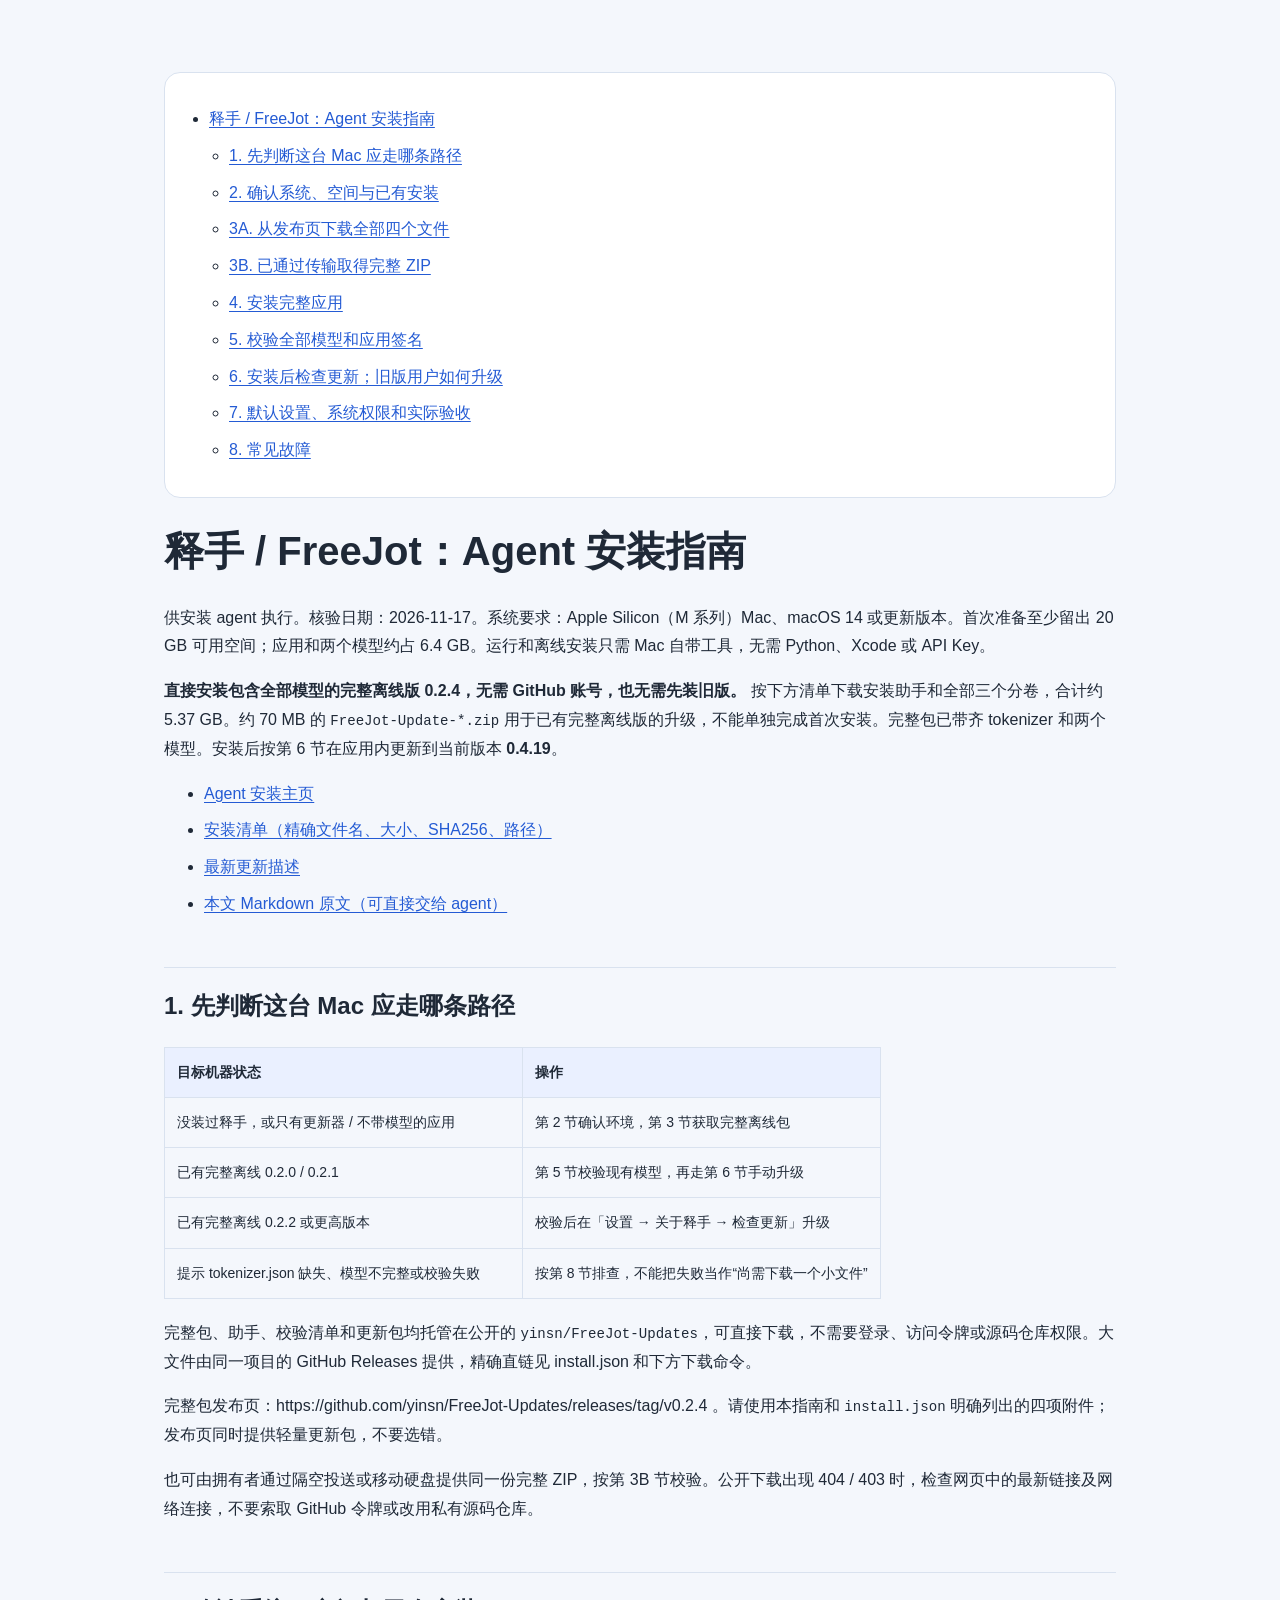
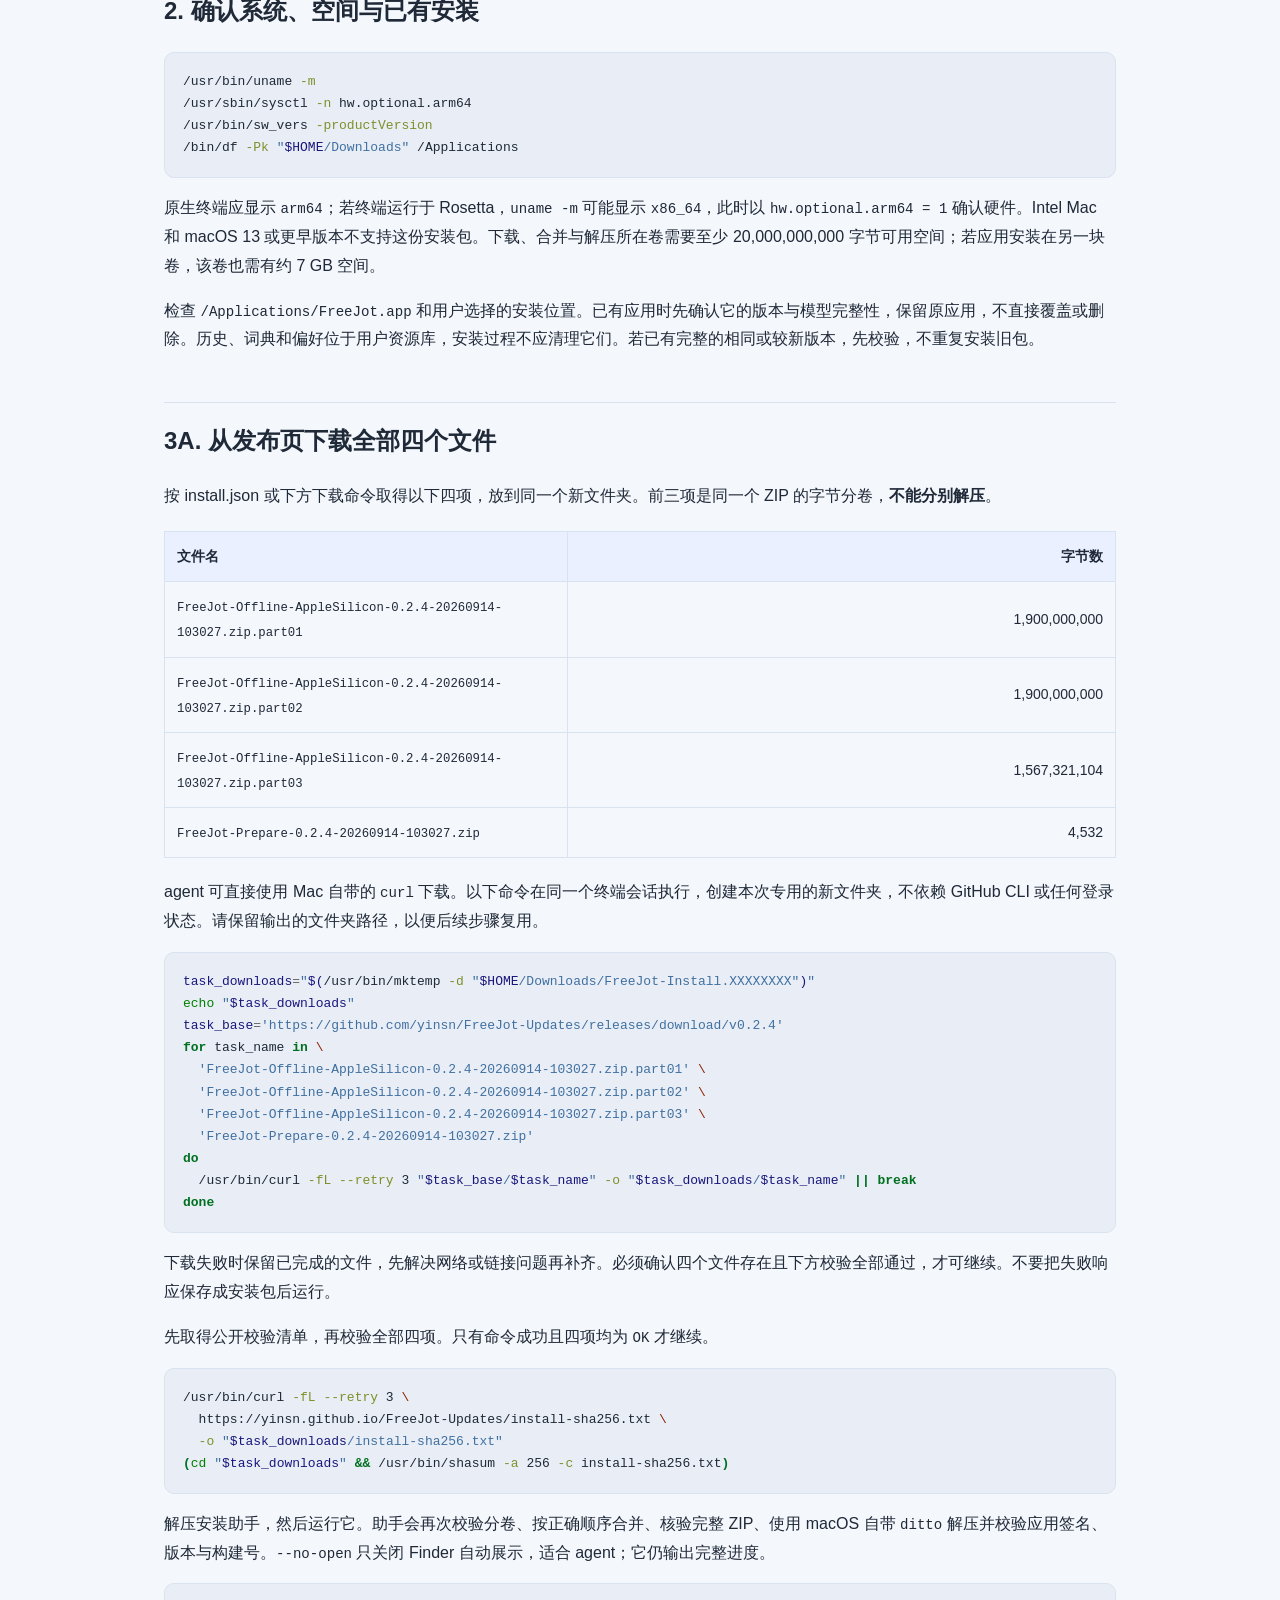
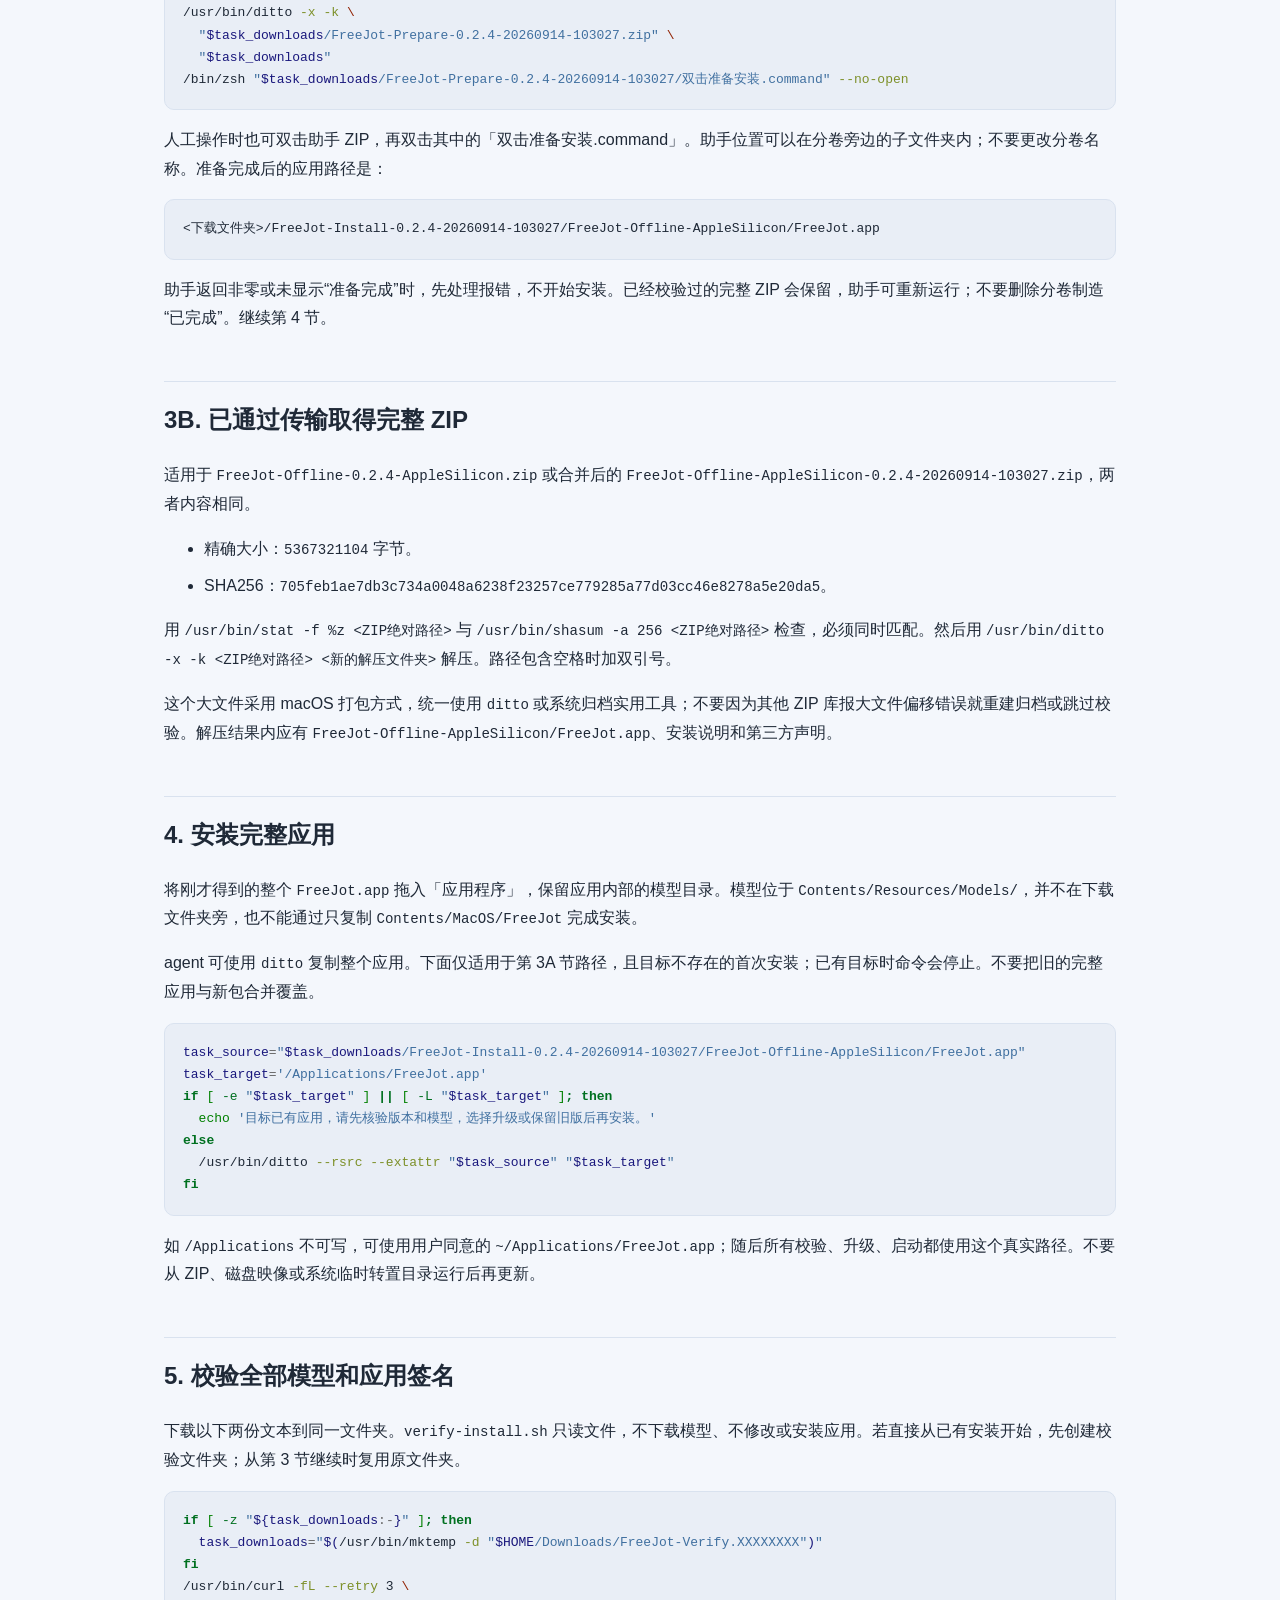
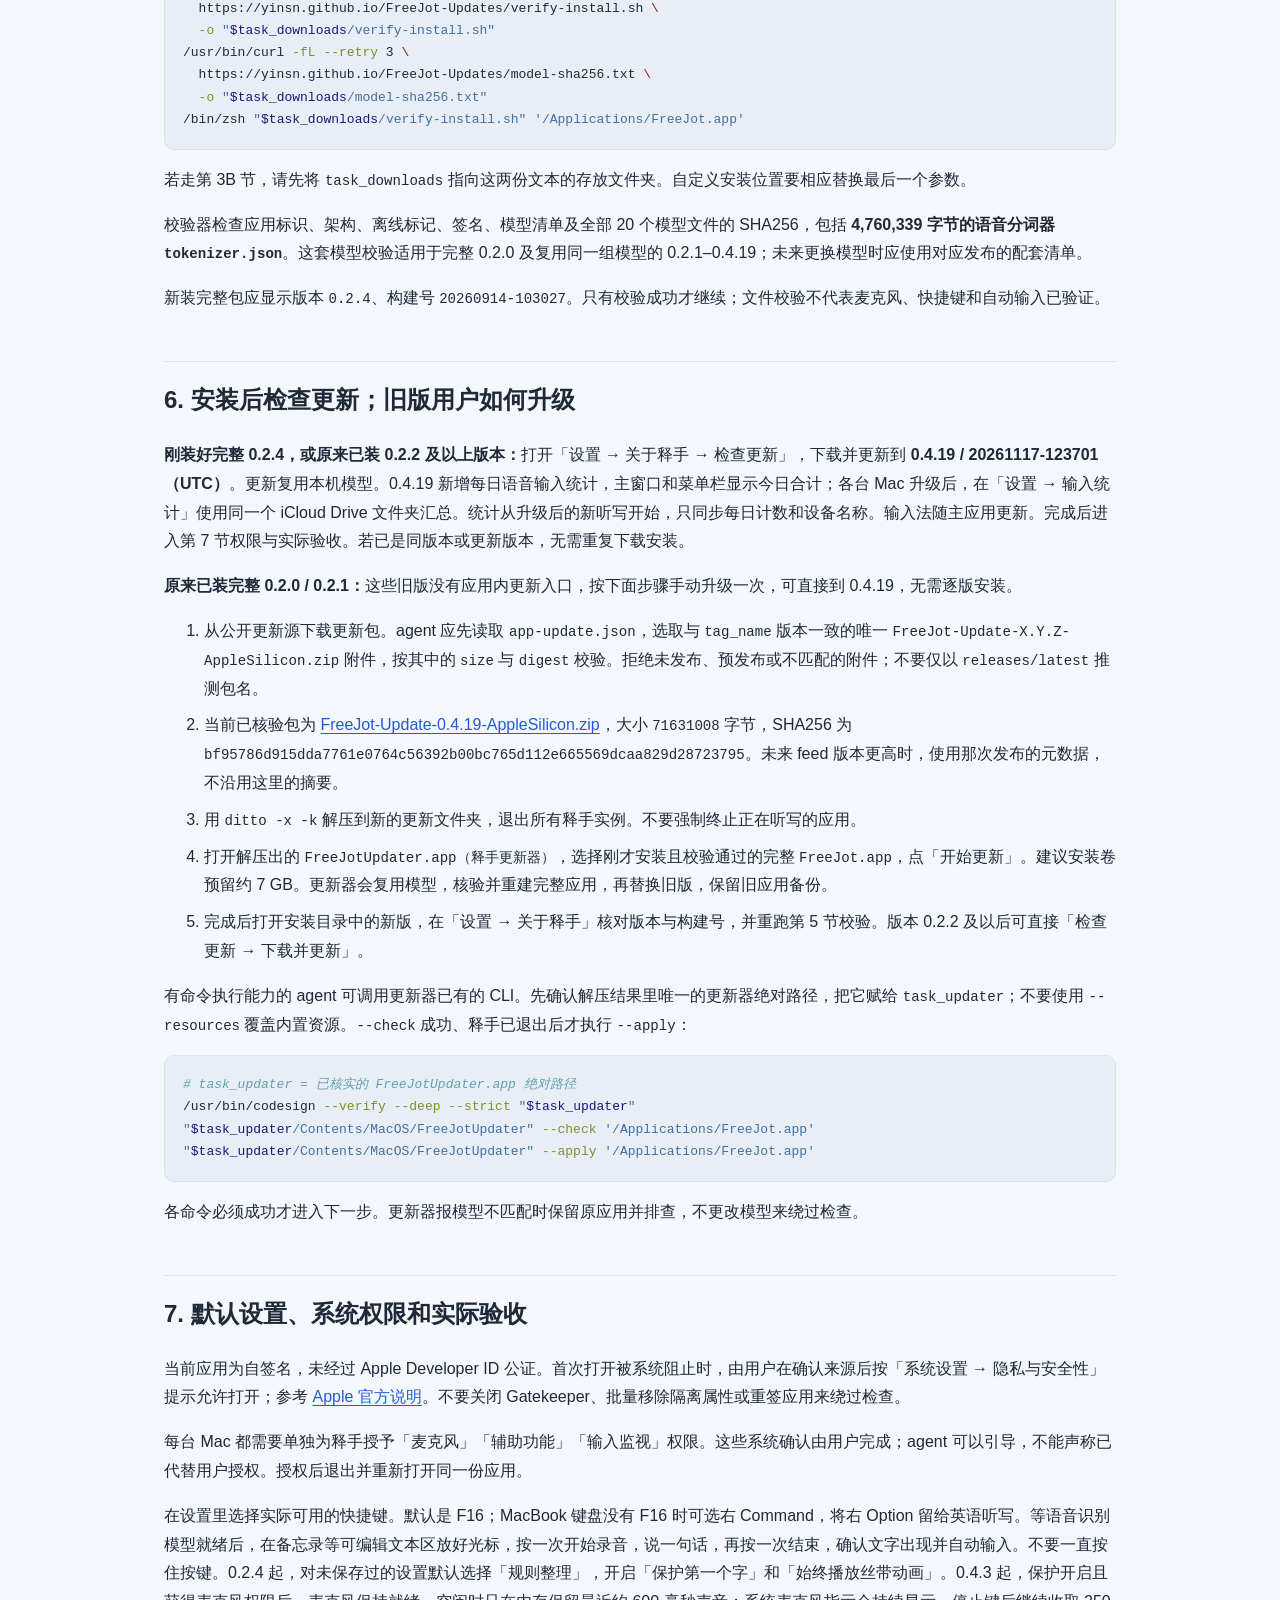
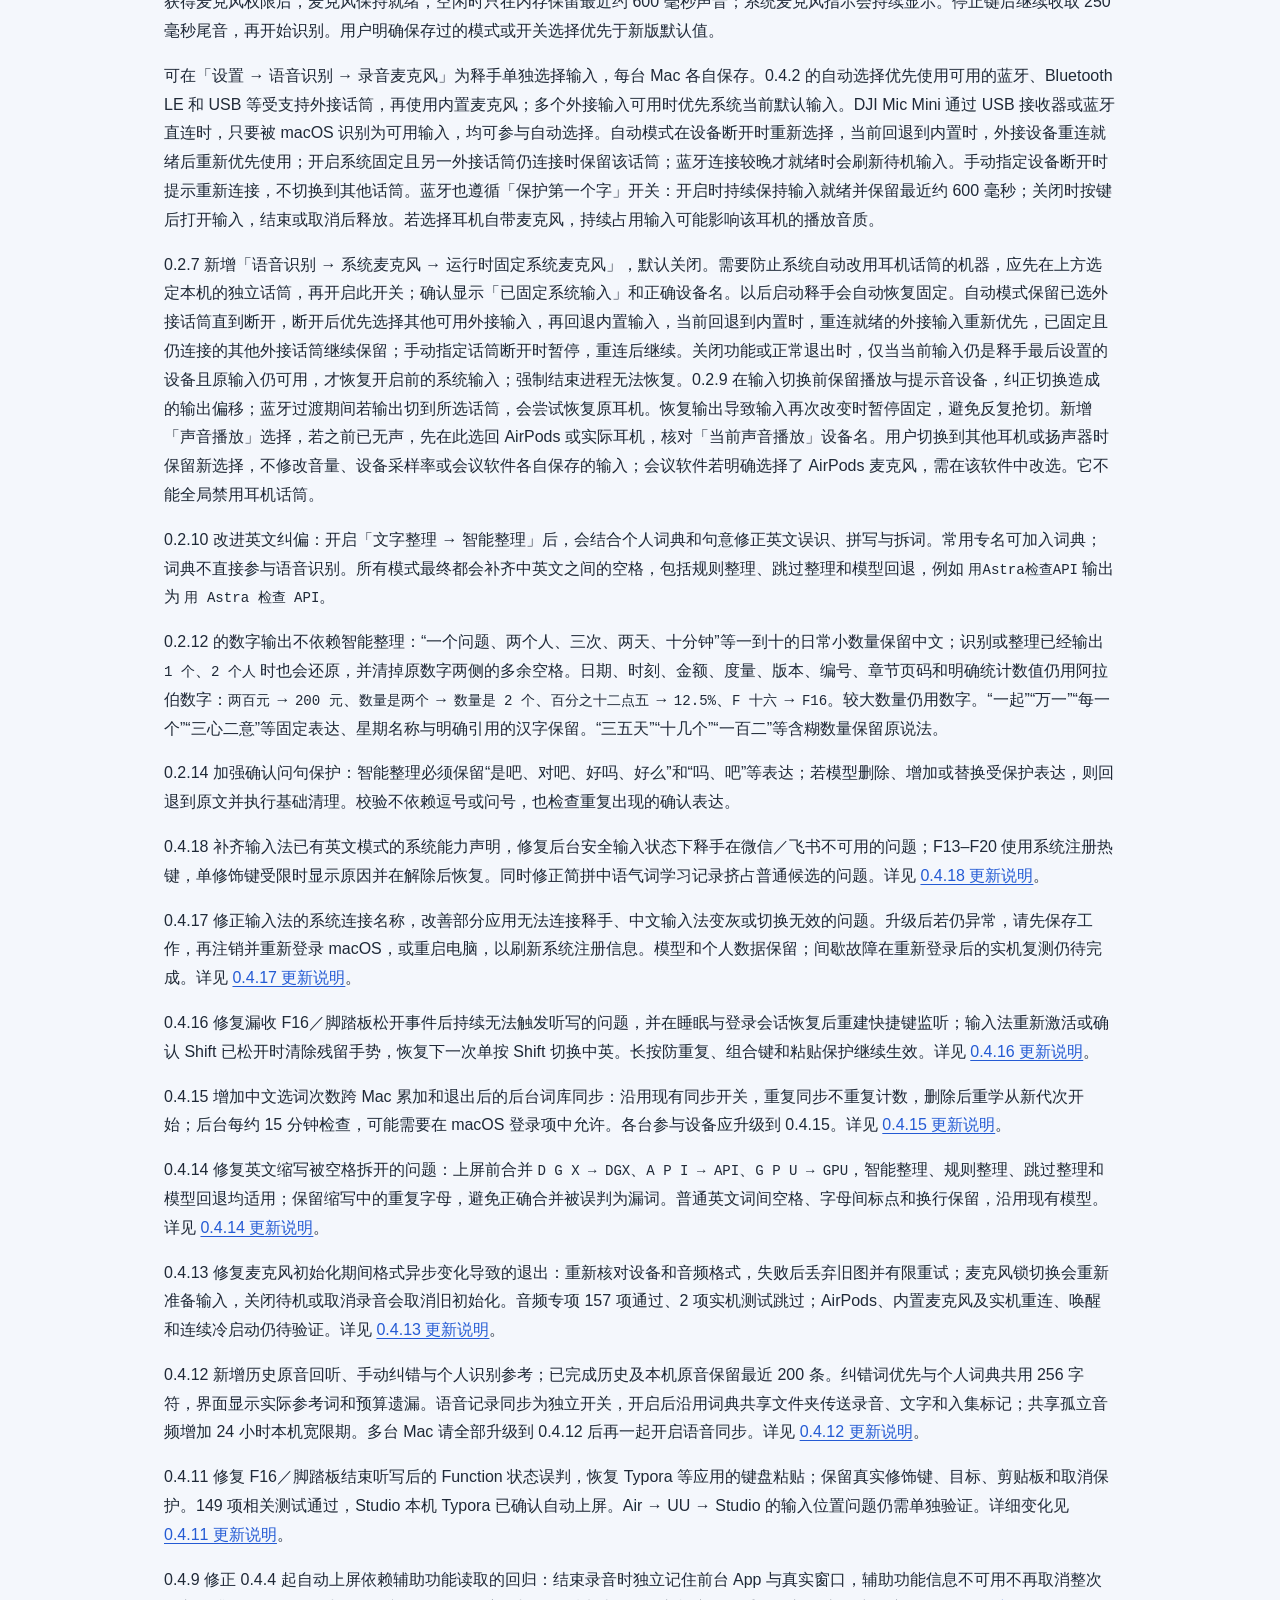
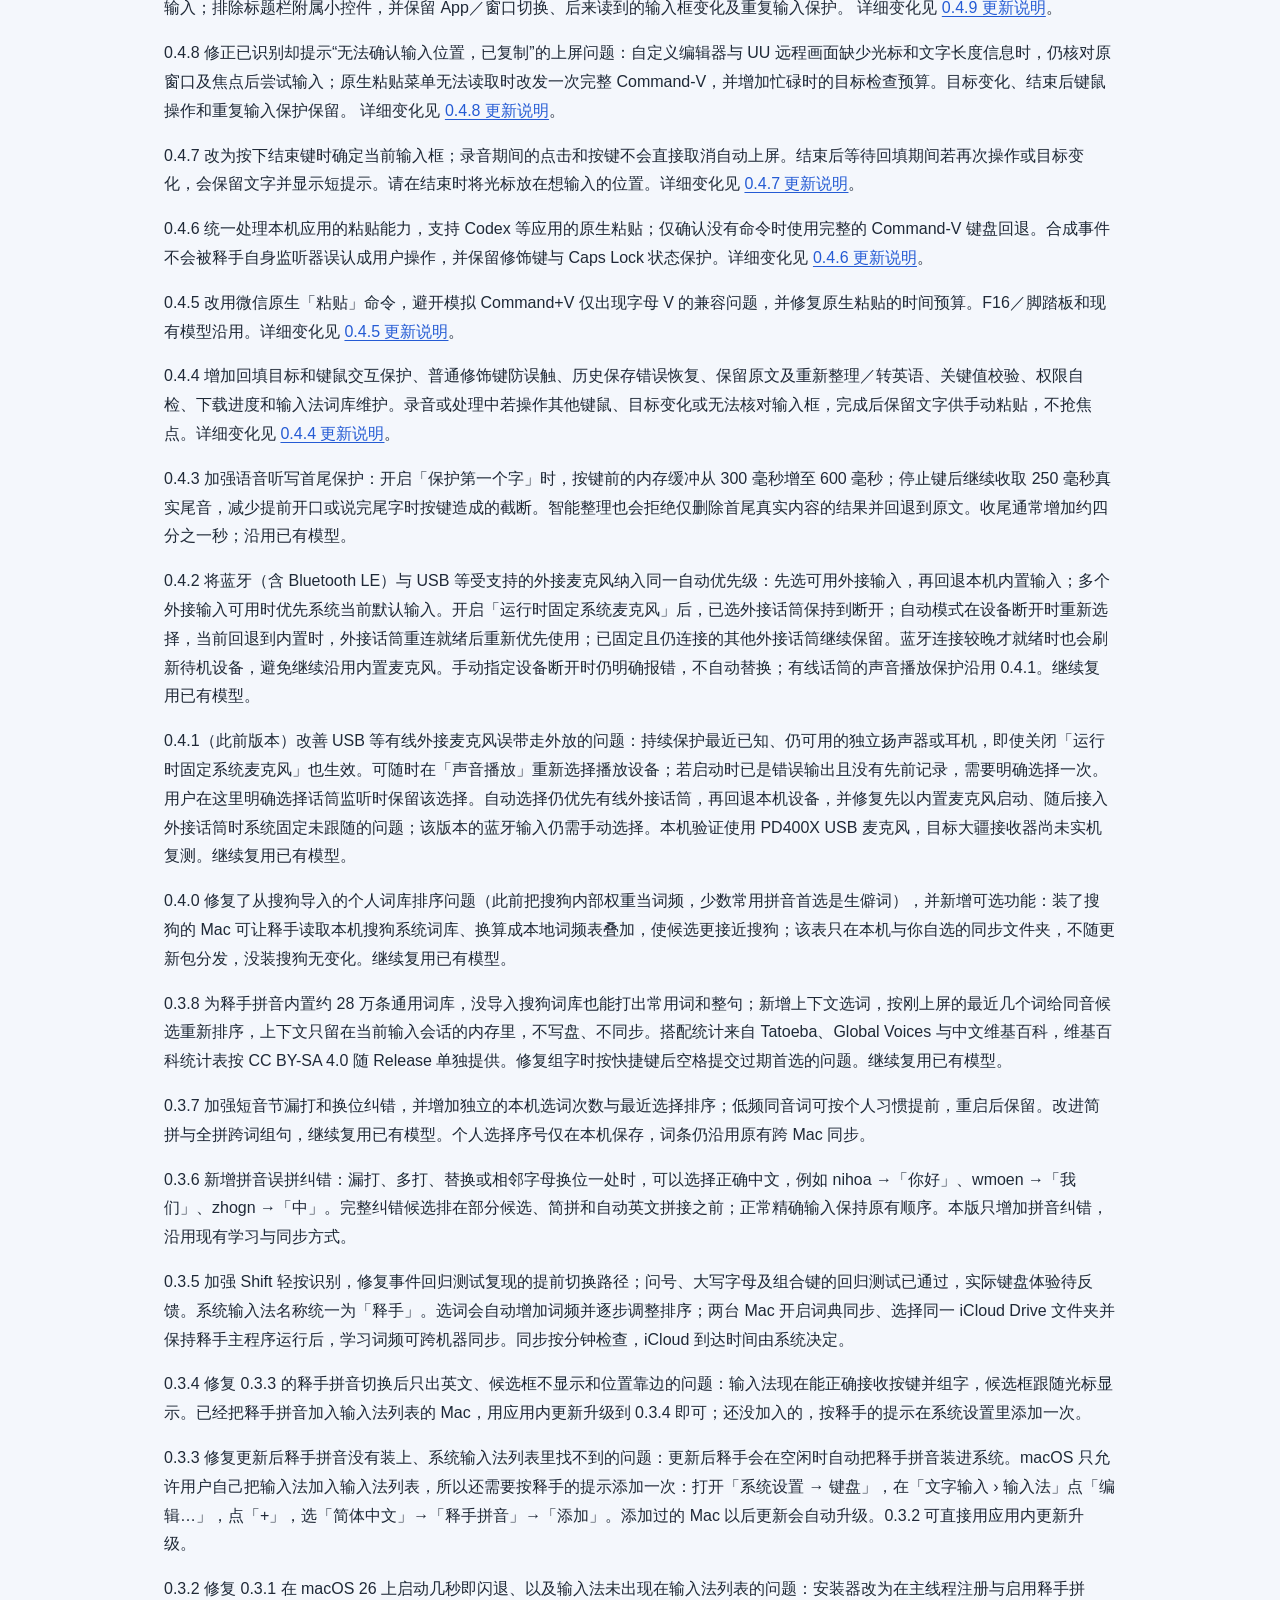
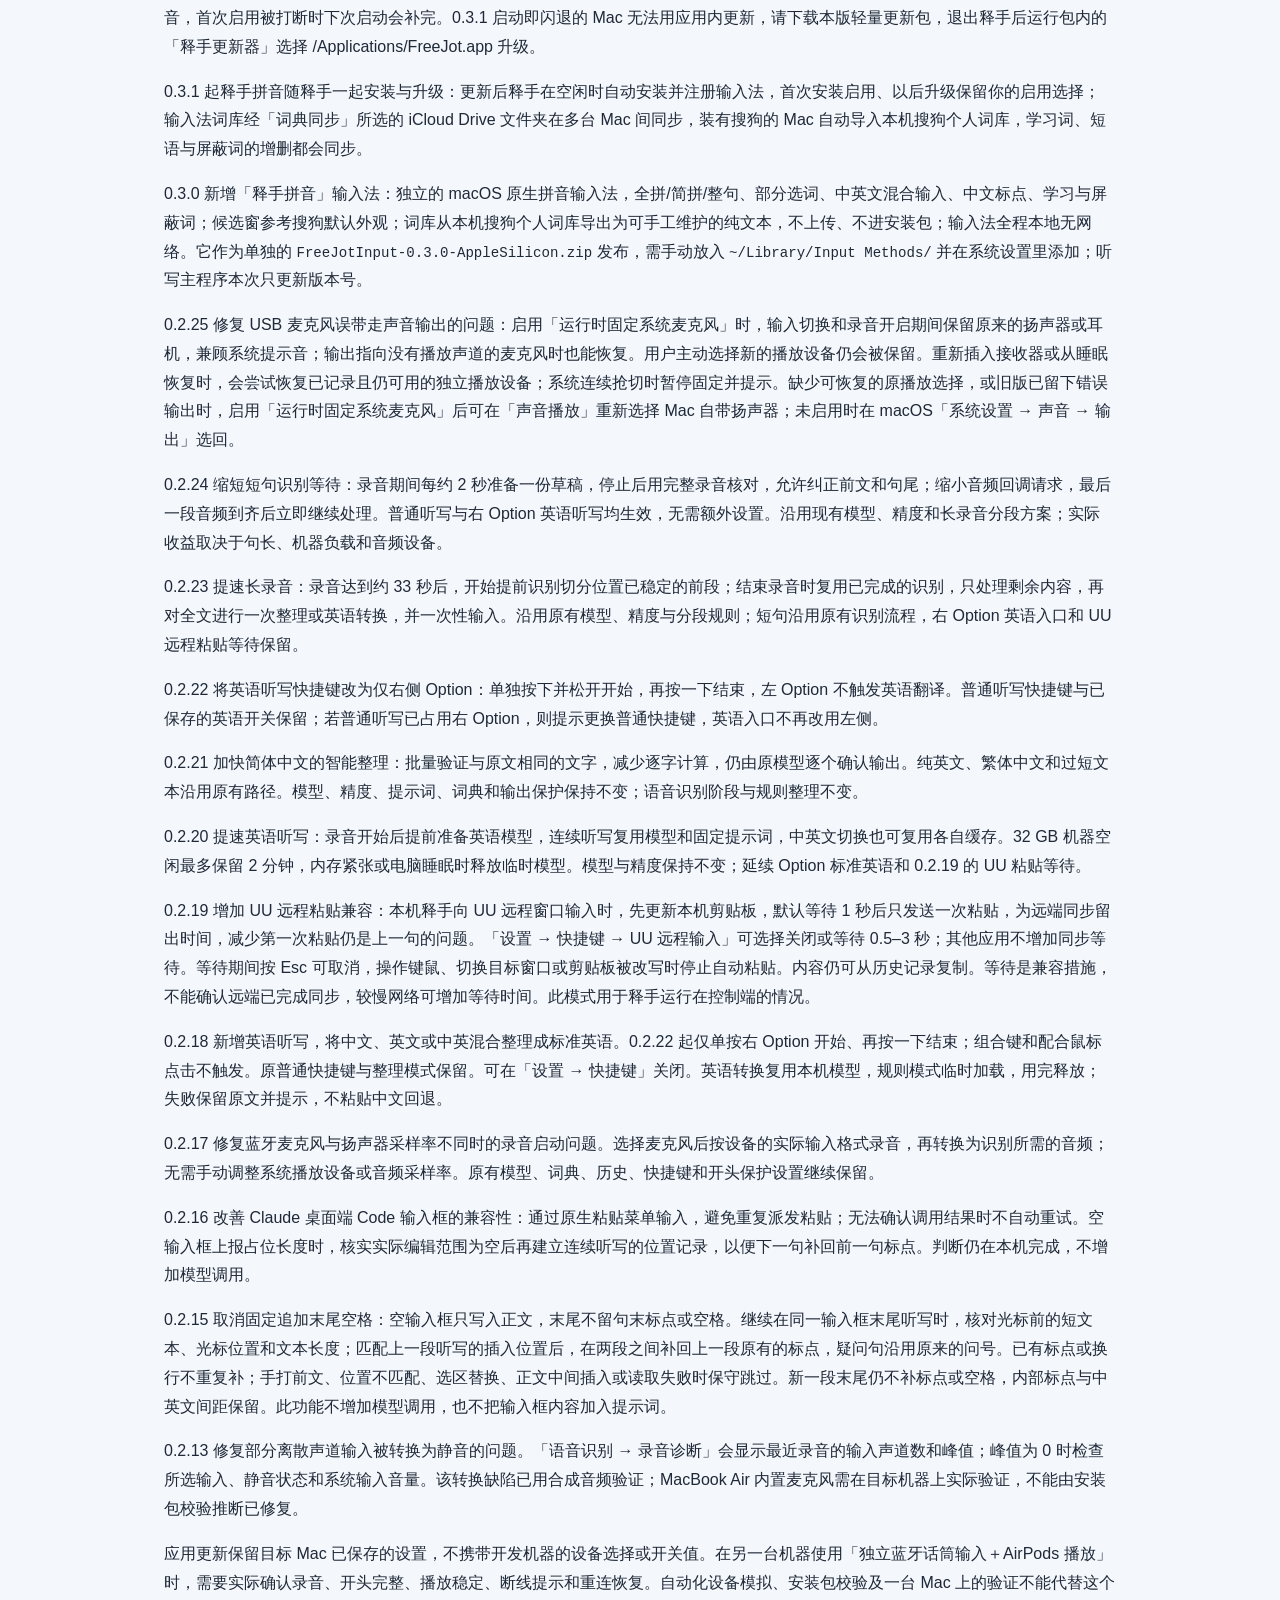
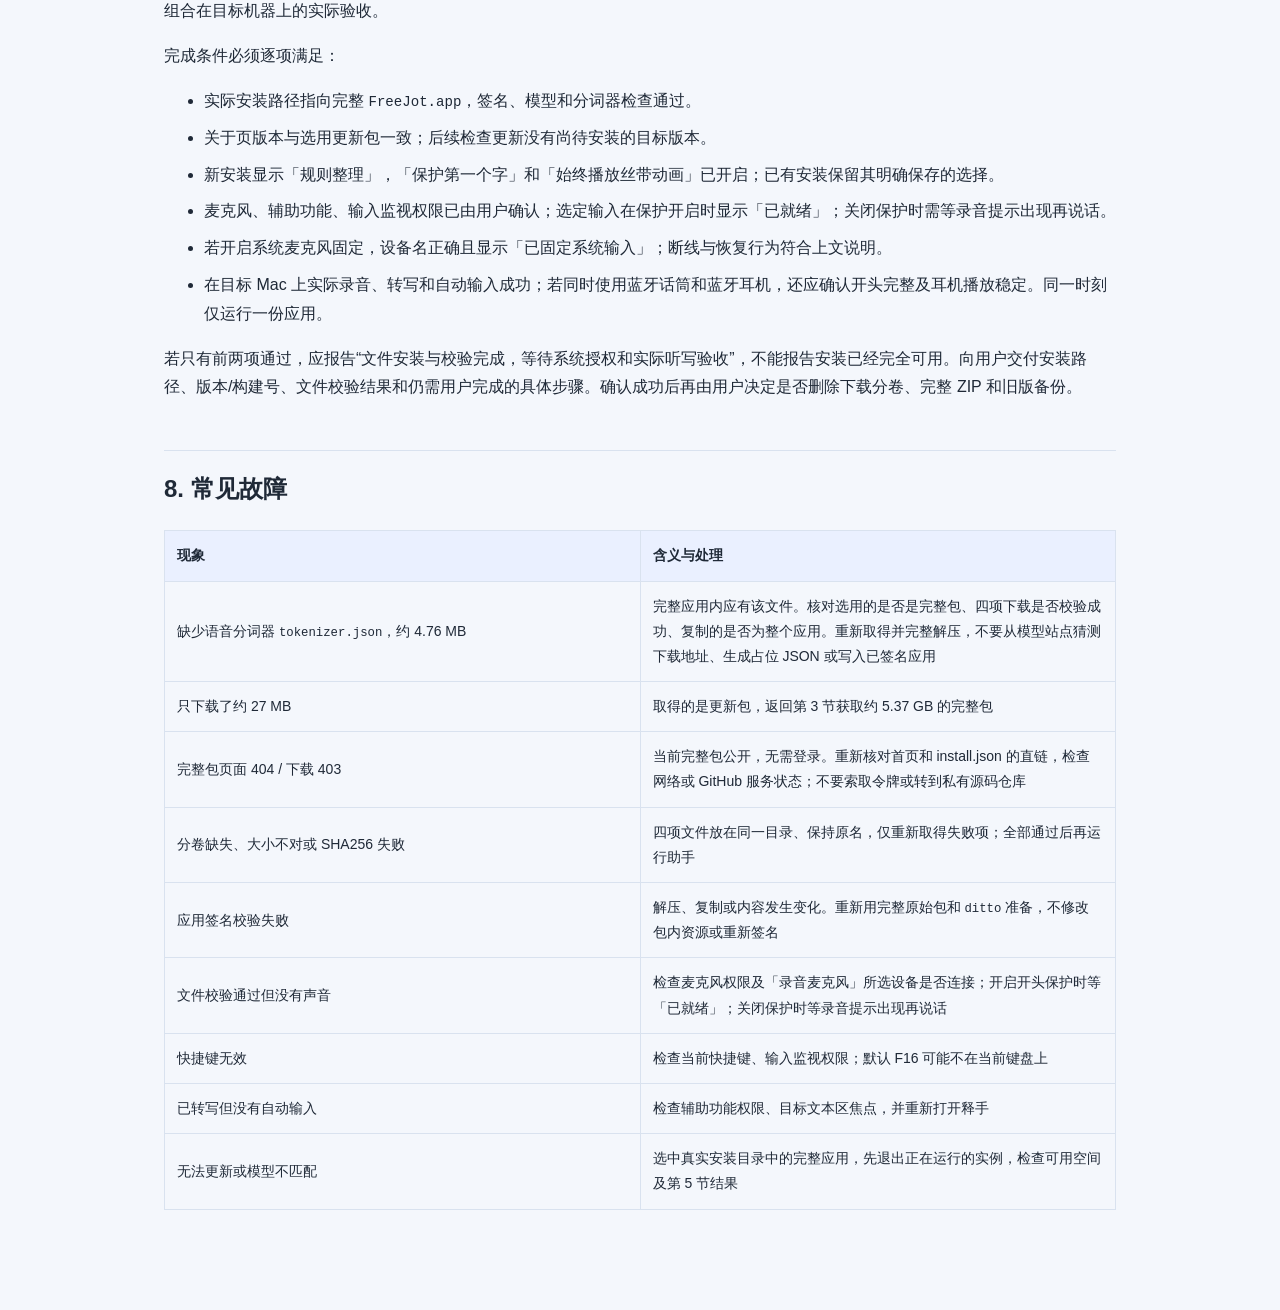
==== install.html @ 66956fc3 "Release FreeJot 0.4.19 daily dictation statistics" ====
<!DOCTYPE html>
<html xmlns="http://www.w3.org/1999/xhtml" lang="zh-CN" xml:lang="zh-CN">
<head>
  <meta charset="utf-8" />
  <meta name="generator" content="pandoc 3.10" />
  <meta name="viewport" content="width=device-width, initial-scale=1.0, user-scalable=yes" />
  <title>释手 · Agent 安装指南</title>
  <style>
    /* Default styles provided by pandoc.
    ** See https://pandoc.org/MANUAL.html#variables-for-html for config info.
    */
    span.smallcaps{font-variant: small-caps;}
    div.columns{display: flex; gap: 1.5em;}
    div.column{flex: auto;}
    @media screen {
    div.columns{gap: min(4vw, 1.5em);}
    div.column{overflow-x: auto;}
    }
    div.hanging-indent{margin-left: 1.5em; text-indent: -1.5em;}
    /* The extra [class] is a hack that increases specificity enough to
       override a similar rule in reveal.js */
    ul.task-list[class]{list-style: none;}
    ul.task-list li input[type="checkbox"] {
      font-size: inherit;
      width: 0.8em;
      margin: 0 0.8em 0.2em -1.6em;
      vertical-align: middle;
    }
    .display.math{display: block; text-align: center; margin: 0.5rem auto;}
    /* CSS for syntax highlighting */
    html { -webkit-text-size-adjust: 100%; }
    pre > code.sourceCode { white-space: pre; position: relative; }
    pre > code.sourceCode > span { display: inline-block; line-height: 1.25; }
    pre > code.sourceCode > span:empty { height: 1.2em; }
    .sourceCode { overflow: visible; }
    code.sourceCode > span { color: inherit; text-decoration: inherit; }
    div.sourceCode { margin: 1em 0; }
    pre.sourceCode { margin: 0; }
    @media screen {
    div.sourceCode { overflow: auto; }
    }
    @media print {
    pre > code.sourceCode { white-space: pre-wrap; }
    pre > code.sourceCode > span { text-indent: -5em; padding-left: 5em; }
    }
    pre.numberSource code
      { counter-reset: source-line 0; }
    pre.numberSource code > span
      { position: relative; left: -4em; counter-increment: source-line; }
    pre.numberSource code > span > a:first-child::before
      { content: counter(source-line);
        position: relative; left: -1em; text-align: right; vertical-align: baseline;
        border: none; display: inline-block;
        -webkit-touch-callout: none; -webkit-user-select: none;
        -khtml-user-select: none; -moz-user-select: none;
        -ms-user-select: none; user-select: none;
        padding: 0 4px; width: 4em;
        color: #aaaaaa;
      }
    pre.numberSource { margin-left: 3em; border-left: 1px solid #aaaaaa;  padding-left: 4px; }
    div.sourceCode
      {   }
    @media screen {
    pre > code.sourceCode > span > a:first-child::before { text-decoration: underline; }
    }
    code span.al { color: #ff0000; font-weight: bold; } /* Alert */
    code span.an { color: #60a0b0; font-weight: bold; font-style: italic; } /* Annotation */
    code span.at { color: #7d9029; } /* Attribute */
    code span.bn { color: #40a070; } /* BaseN */
    code span.bu { color: #008000; } /* BuiltIn */
    code span.cf { color: #007020; font-weight: bold; } /* ControlFlow */
    code span.ch { color: #4070a0; } /* Char */
    code span.cn { color: #880000; } /* Constant */
    code span.co { color: #60a0b0; font-style: italic; } /* Comment */
    code span.cv { color: #60a0b0; font-weight: bold; font-style: italic; } /* CommentVar */
    code span.do { color: #ba2121; font-style: italic; } /* Documentation */
    code span.dt { color: #902000; } /* DataType */
    code span.dv { color: #40a070; } /* DecVal */
    code span.er { color: #ff0000; font-weight: bold; } /* Error */
    code span.ex { } /* Extension */
    code span.fl { color: #40a070; } /* Float */
    code span.fu { color: #06287e; } /* Function */
    code span.im { color: #008000; font-weight: bold; } /* Import */
    code span.in { color: #60a0b0; font-weight: bold; font-style: italic; } /* Information */
    code span.kw { color: #007020; font-weight: bold; } /* Keyword */
    code span.op { color: #666666; } /* Operator */
    code span.ot { color: #007020; } /* Other */
    code span.pp { color: #bc7a00; } /* Preprocessor */
    code span.sc { color: #4070a0; } /* SpecialChar */
    code span.ss { color: #bb6688; } /* SpecialString */
    code span.st { color: #4070a0; } /* String */
    code span.va { color: #19177c; } /* Variable */
    code span.vs { color: #4070a0; } /* VerbatimString */
    code span.wa { color: #60a0b0; font-weight: bold; font-style: italic; } /* Warning */
  </style>
  <link rel="stylesheet" href="install.css" />
</head>
<body>
<nav id="TOC" role="doc-toc">
<ul>
<li><a href="#释手-freejotagent-安装指南"
id="toc-释手-freejotagent-安装指南">释手 / FreeJot：Agent 安装指南</a>
<ul>
<li><a href="#先判断这台-mac-应走哪条路径"
id="toc-先判断这台-mac-应走哪条路径">1. 先判断这台 Mac
应走哪条路径</a></li>
<li><a href="#确认系统空间与已有安装" id="toc-确认系统空间与已有安装">2.
确认系统、空间与已有安装</a></li>
<li><a href="#a.-从发布页下载全部四个文件"
id="toc-a.-从发布页下载全部四个文件">3A.
从发布页下载全部四个文件</a></li>
<li><a href="#b.-已通过传输取得完整-zip"
id="toc-b.-已通过传输取得完整-zip">3B. 已通过传输取得完整 ZIP</a></li>
<li><a href="#安装完整应用" id="toc-安装完整应用">4.
安装完整应用</a></li>
<li><a href="#校验全部模型和应用签名" id="toc-校验全部模型和应用签名">5.
校验全部模型和应用签名</a></li>
<li><a href="#安装后检查更新旧版用户如何升级"
id="toc-安装后检查更新旧版用户如何升级">6.
安装后检查更新；旧版用户如何升级</a></li>
<li><a href="#默认设置系统权限和实际验收"
id="toc-默认设置系统权限和实际验收">7.
默认设置、系统权限和实际验收</a></li>
<li><a href="#常见故障" id="toc-常见故障">8. 常见故障</a></li>
</ul></li>
</ul>
</nav>
<h1 id="释手-freejotagent-安装指南">释手 / FreeJot：Agent 安装指南</h1>
<p>供安装 agent 执行。核验日期：2026-11-17。系统要求：Apple Silicon（M
系列）Mac、macOS 14 或更新版本。首次准备至少留出 20 GB
可用空间；应用和两个模型约占 6.4 GB。运行和离线安装只需 Mac
自带工具，无需 Python、Xcode 或 API Key。</p>
<p><strong>直接安装包含全部模型的完整离线版 0.2.4，无需 GitHub
账号，也无需先装旧版。</strong>
按下方清单下载安装助手和全部三个分卷，合计约 5.37 GB。约 70 MB 的
<code>FreeJot-Update-*.zip</code>
用于已有完整离线版的升级，不能单独完成首次安装。完整包已带齐 tokenizer
和两个模型。安装后按第 6 节在应用内更新到当前版本
<strong>0.4.19</strong>。</p>
<ul>
<li><a href="https://yinsn.github.io/FreeJot-Updates/">Agent
安装主页</a></li>
<li><a
href="https://yinsn.github.io/FreeJot-Updates/install.json">安装清单（精确文件名、大小、SHA256、路径）</a></li>
<li><a
href="https://yinsn.github.io/FreeJot-Updates/app-update.json">最新更新描述</a></li>
<li><a href="https://yinsn.github.io/FreeJot-Updates/INSTALL.md">本文
Markdown 原文（可直接交给 agent）</a></li>
</ul>
<h2 id="先判断这台-mac-应走哪条路径">1. 先判断这台 Mac 应走哪条路径</h2>
<table>
<colgroup>
<col style="width: 50%" />
<col style="width: 50%" />
</colgroup>
<thead>
<tr>
<th>目标机器状态</th>
<th>操作</th>
</tr>
</thead>
<tbody>
<tr>
<td>没装过释手，或只有更新器 / 不带模型的应用</td>
<td>第 2 节确认环境，第 3 节获取完整离线包</td>
</tr>
<tr>
<td>已有完整离线 0.2.0 / 0.2.1</td>
<td>第 5 节校验现有模型，再走第 6 节手动升级</td>
</tr>
<tr>
<td>已有完整离线 0.2.2 或更高版本</td>
<td>校验后在「设置 → 关于释手 → 检查更新」升级</td>
</tr>
<tr>
<td>提示 tokenizer.json 缺失、模型不完整或校验失败</td>
<td>按第 8 节排查，不能把失败当作“尚需下载一个小文件”</td>
</tr>
</tbody>
</table>
<p>完整包、助手、校验清单和更新包均托管在公开的
<code>yinsn/FreeJot-Updates</code>，可直接下载，不需要登录、访问令牌或源码仓库权限。大文件由同一项目的
GitHub Releases 提供，精确直链见 install.json 和下方下载命令。</p>
<p>完整包发布页：https://github.com/yinsn/FreeJot-Updates/releases/tag/v0.2.4
。请使用本指南和 <code>install.json</code>
明确列出的四项附件；发布页同时提供轻量更新包，不要选错。</p>
<p>也可由拥有者通过隔空投送或移动硬盘提供同一份完整 ZIP，按第 3B
节校验。公开下载出现 404 / 403
时，检查网页中的最新链接及网络连接，不要索取 GitHub
令牌或改用私有源码仓库。</p>
<h2 id="确认系统空间与已有安装">2. 确认系统、空间与已有安装</h2>
<div class="sourceCode" id="cb1"><pre class="sourceCode sh"><code class="sourceCode bash"><span id="cb1-1"><a href="#cb1-1" aria-hidden="true" tabindex="-1"></a><span class="ex">/usr/bin/uname</span> <span class="at">-m</span></span>
<span id="cb1-2"><a href="#cb1-2" aria-hidden="true" tabindex="-1"></a><span class="ex">/usr/sbin/sysctl</span> <span class="at">-n</span> hw.optional.arm64</span>
<span id="cb1-3"><a href="#cb1-3" aria-hidden="true" tabindex="-1"></a><span class="ex">/usr/bin/sw_vers</span> <span class="at">-productVersion</span></span>
<span id="cb1-4"><a href="#cb1-4" aria-hidden="true" tabindex="-1"></a><span class="ex">/bin/df</span> <span class="at">-Pk</span> <span class="st">&quot;</span><span class="va">$HOME</span><span class="st">/Downloads&quot;</span> /Applications</span></code></pre></div>
<p>原生终端应显示 <code>arm64</code>；若终端运行于
Rosetta，<code>uname -m</code> 可能显示 <code>x86_64</code>，此时以
<code>hw.optional.arm64 = 1</code> 确认硬件。Intel Mac 和 macOS 13
或更早版本不支持这份安装包。下载、合并与解压所在卷需要至少
20,000,000,000 字节可用空间；若应用安装在另一块卷，该卷也需有约 7 GB
空间。</p>
<p>检查 <code>/Applications/FreeJot.app</code>
和用户选择的安装位置。已有应用时先确认它的版本与模型完整性，保留原应用，不直接覆盖或删除。历史、词典和偏好位于用户资源库，安装过程不应清理它们。若已有完整的相同或较新版本，先校验，不重复安装旧包。</p>
<h2 id="a.-从发布页下载全部四个文件">3A. 从发布页下载全部四个文件</h2>
<p>按 install.json
或下方下载命令取得以下四项，放到同一个新文件夹。前三项是同一个 ZIP
的字节分卷，<strong>不能分别解压</strong>。</p>
<table>
<colgroup>
<col style="width: 42%" />
<col style="width: 57%" />
</colgroup>
<thead>
<tr>
<th>文件名</th>
<th style="text-align: right;">字节数</th>
</tr>
</thead>
<tbody>
<tr>
<td><code>FreeJot-Offline-AppleSilicon-0.2.4-20260914-103027.zip.part01</code></td>
<td style="text-align: right;">1,900,000,000</td>
</tr>
<tr>
<td><code>FreeJot-Offline-AppleSilicon-0.2.4-20260914-103027.zip.part02</code></td>
<td style="text-align: right;">1,900,000,000</td>
</tr>
<tr>
<td><code>FreeJot-Offline-AppleSilicon-0.2.4-20260914-103027.zip.part03</code></td>
<td style="text-align: right;">1,567,321,104</td>
</tr>
<tr>
<td><code>FreeJot-Prepare-0.2.4-20260914-103027.zip</code></td>
<td style="text-align: right;">4,532</td>
</tr>
</tbody>
</table>
<p>agent 可直接使用 Mac 自带的 <code>curl</code>
下载。以下命令在同一个终端会话执行，创建本次专用的新文件夹，不依赖
GitHub CLI
或任何登录状态。请保留输出的文件夹路径，以便后续步骤复用。</p>
<div class="sourceCode" id="cb2"><pre class="sourceCode sh"><code class="sourceCode bash"><span id="cb2-1"><a href="#cb2-1" aria-hidden="true" tabindex="-1"></a><span class="va">task_downloads</span><span class="op">=</span><span class="st">&quot;</span><span class="va">$(</span><span class="ex">/usr/bin/mktemp</span> <span class="at">-d</span> <span class="st">&quot;</span><span class="va">$HOME</span><span class="st">/Downloads/FreeJot-Install.XXXXXXXX&quot;</span><span class="va">)</span><span class="st">&quot;</span></span>
<span id="cb2-2"><a href="#cb2-2" aria-hidden="true" tabindex="-1"></a><span class="bu">echo</span> <span class="st">&quot;</span><span class="va">$task_downloads</span><span class="st">&quot;</span></span>
<span id="cb2-3"><a href="#cb2-3" aria-hidden="true" tabindex="-1"></a><span class="va">task_base</span><span class="op">=</span><span class="st">&#39;https://github.com/yinsn/FreeJot-Updates/releases/download/v0.2.4&#39;</span></span>
<span id="cb2-4"><a href="#cb2-4" aria-hidden="true" tabindex="-1"></a><span class="cf">for</span> task_name <span class="kw">in</span> <span class="dt">\</span></span>
<span id="cb2-5"><a href="#cb2-5" aria-hidden="true" tabindex="-1"></a>  <span class="st">&#39;FreeJot-Offline-AppleSilicon-0.2.4-20260914-103027.zip.part01&#39;</span> <span class="dt">\</span></span>
<span id="cb2-6"><a href="#cb2-6" aria-hidden="true" tabindex="-1"></a>  <span class="st">&#39;FreeJot-Offline-AppleSilicon-0.2.4-20260914-103027.zip.part02&#39;</span> <span class="dt">\</span></span>
<span id="cb2-7"><a href="#cb2-7" aria-hidden="true" tabindex="-1"></a>  <span class="st">&#39;FreeJot-Offline-AppleSilicon-0.2.4-20260914-103027.zip.part03&#39;</span> <span class="dt">\</span></span>
<span id="cb2-8"><a href="#cb2-8" aria-hidden="true" tabindex="-1"></a>  <span class="st">&#39;FreeJot-Prepare-0.2.4-20260914-103027.zip&#39;</span></span>
<span id="cb2-9"><a href="#cb2-9" aria-hidden="true" tabindex="-1"></a><span class="cf">do</span></span>
<span id="cb2-10"><a href="#cb2-10" aria-hidden="true" tabindex="-1"></a>  <span class="ex">/usr/bin/curl</span> <span class="at">-fL</span> <span class="at">--retry</span> 3 <span class="st">&quot;</span><span class="va">$task_base</span><span class="st">/</span><span class="va">$task_name</span><span class="st">&quot;</span> <span class="at">-o</span> <span class="st">&quot;</span><span class="va">$task_downloads</span><span class="st">/</span><span class="va">$task_name</span><span class="st">&quot;</span> <span class="kw">||</span> <span class="cf">break</span></span>
<span id="cb2-11"><a href="#cb2-11" aria-hidden="true" tabindex="-1"></a><span class="cf">done</span></span></code></pre></div>
<p>下载失败时保留已完成的文件，先解决网络或链接问题再补齐。必须确认四个文件存在且下方校验全部通过，才可继续。不要把失败响应保存成安装包后运行。</p>
<p>先取得公开校验清单，再校验全部四项。只有命令成功且四项均为
<code>OK</code> 才继续。</p>
<div class="sourceCode" id="cb3"><pre class="sourceCode sh"><code class="sourceCode bash"><span id="cb3-1"><a href="#cb3-1" aria-hidden="true" tabindex="-1"></a><span class="ex">/usr/bin/curl</span> <span class="at">-fL</span> <span class="at">--retry</span> 3 <span class="dt">\</span></span>
<span id="cb3-2"><a href="#cb3-2" aria-hidden="true" tabindex="-1"></a>  https://yinsn.github.io/FreeJot-Updates/install-sha256.txt <span class="dt">\</span></span>
<span id="cb3-3"><a href="#cb3-3" aria-hidden="true" tabindex="-1"></a>  <span class="at">-o</span> <span class="st">&quot;</span><span class="va">$task_downloads</span><span class="st">/install-sha256.txt&quot;</span></span>
<span id="cb3-4"><a href="#cb3-4" aria-hidden="true" tabindex="-1"></a><span class="kw">(</span><span class="bu">cd</span> <span class="st">&quot;</span><span class="va">$task_downloads</span><span class="st">&quot;</span> <span class="kw">&amp;&amp;</span> <span class="ex">/usr/bin/shasum</span> <span class="at">-a</span> 256 <span class="at">-c</span> install-sha256.txt<span class="kw">)</span></span></code></pre></div>
<p>解压安装助手，然后运行它。助手会再次校验分卷、按正确顺序合并、核验完整
ZIP、使用 macOS 自带 <code>ditto</code>
解压并校验应用签名、版本与构建号。<code>--no-open</code> 只关闭 Finder
自动展示，适合 agent；它仍输出完整进度。</p>
<div class="sourceCode" id="cb4"><pre class="sourceCode sh"><code class="sourceCode bash"><span id="cb4-1"><a href="#cb4-1" aria-hidden="true" tabindex="-1"></a><span class="ex">/usr/bin/ditto</span> <span class="at">-x</span> <span class="at">-k</span> <span class="dt">\</span></span>
<span id="cb4-2"><a href="#cb4-2" aria-hidden="true" tabindex="-1"></a>  <span class="st">&quot;</span><span class="va">$task_downloads</span><span class="st">/FreeJot-Prepare-0.2.4-20260914-103027.zip&quot;</span> <span class="dt">\</span></span>
<span id="cb4-3"><a href="#cb4-3" aria-hidden="true" tabindex="-1"></a>  <span class="st">&quot;</span><span class="va">$task_downloads</span><span class="st">&quot;</span></span>
<span id="cb4-4"><a href="#cb4-4" aria-hidden="true" tabindex="-1"></a><span class="ex">/bin/zsh</span> <span class="st">&quot;</span><span class="va">$task_downloads</span><span class="st">/FreeJot-Prepare-0.2.4-20260914-103027/双击准备安装.command&quot;</span> <span class="at">--no-open</span></span></code></pre></div>
<p>人工操作时也可双击助手
ZIP，再双击其中的「双击准备安装.command」。助手位置可以在分卷旁边的子文件夹内；不要更改分卷名称。准备完成后的应用路径是：</p>
<pre class="text"><code>&lt;下载文件夹&gt;/FreeJot-Install-0.2.4-20260914-103027/FreeJot-Offline-AppleSilicon/FreeJot.app</code></pre>
<p>助手返回非零或未显示“准备完成”时，先处理报错，不开始安装。已经校验过的完整
ZIP 会保留，助手可重新运行；不要删除分卷制造“已完成”。继续第 4 节。</p>
<h2 id="b.-已通过传输取得完整-zip">3B. 已通过传输取得完整 ZIP</h2>
<p>适用于 <code>FreeJot-Offline-0.2.4-AppleSilicon.zip</code> 或合并后的
<code>FreeJot-Offline-AppleSilicon-0.2.4-20260914-103027.zip</code>，两者内容相同。</p>
<ul>
<li>精确大小：<code>5367321104</code> 字节。</li>
<li>SHA256：<code>705feb1ae7db3c734a0048a6238f23257ce779285a77d03cc46e8278a5e20da5</code>。</li>
</ul>
<p>用 <code>/usr/bin/stat -f %z &lt;ZIP绝对路径&gt;</code> 与
<code>/usr/bin/shasum -a 256 &lt;ZIP绝对路径&gt;</code>
检查，必须同时匹配。然后用
<code>/usr/bin/ditto -x -k &lt;ZIP绝对路径&gt; &lt;新的解压文件夹&gt;</code>
解压。路径包含空格时加双引号。</p>
<p>这个大文件采用 macOS 打包方式，统一使用 <code>ditto</code>
或系统归档实用工具；不要因为其他 ZIP
库报大文件偏移错误就重建归档或跳过校验。解压结果内应有
<code>FreeJot-Offline-AppleSilicon/FreeJot.app</code>、安装说明和第三方声明。</p>
<h2 id="安装完整应用">4. 安装完整应用</h2>
<p>将刚才得到的整个 <code>FreeJot.app</code>
拖入「应用程序」，保留应用内部的模型目录。模型位于
<code>Contents/Resources/Models/</code>，并不在下载文件夹旁，也不能通过只复制
<code>Contents/MacOS/FreeJot</code> 完成安装。</p>
<p>agent 可使用 <code>ditto</code> 复制整个应用。下面仅适用于第 3A
节路径，且目标不存在的首次安装；已有目标时命令会停止。不要把旧的完整应用与新包合并覆盖。</p>
<div class="sourceCode" id="cb6"><pre class="sourceCode sh"><code class="sourceCode bash"><span id="cb6-1"><a href="#cb6-1" aria-hidden="true" tabindex="-1"></a><span class="va">task_source</span><span class="op">=</span><span class="st">&quot;</span><span class="va">$task_downloads</span><span class="st">/FreeJot-Install-0.2.4-20260914-103027/FreeJot-Offline-AppleSilicon/FreeJot.app&quot;</span></span>
<span id="cb6-2"><a href="#cb6-2" aria-hidden="true" tabindex="-1"></a><span class="va">task_target</span><span class="op">=</span><span class="st">&#39;/Applications/FreeJot.app&#39;</span></span>
<span id="cb6-3"><a href="#cb6-3" aria-hidden="true" tabindex="-1"></a><span class="cf">if</span> <span class="bu">[</span> <span class="ot">-e</span> <span class="st">&quot;</span><span class="va">$task_target</span><span class="st">&quot;</span> <span class="bu">]</span> <span class="kw">||</span> <span class="bu">[</span> <span class="ot">-L</span> <span class="st">&quot;</span><span class="va">$task_target</span><span class="st">&quot;</span> <span class="bu">]</span><span class="kw">;</span> <span class="cf">then</span></span>
<span id="cb6-4"><a href="#cb6-4" aria-hidden="true" tabindex="-1"></a>  <span class="bu">echo</span> <span class="st">&#39;目标已有应用，请先核验版本和模型，选择升级或保留旧版后再安装。&#39;</span></span>
<span id="cb6-5"><a href="#cb6-5" aria-hidden="true" tabindex="-1"></a><span class="cf">else</span></span>
<span id="cb6-6"><a href="#cb6-6" aria-hidden="true" tabindex="-1"></a>  <span class="ex">/usr/bin/ditto</span> <span class="at">--rsrc</span> <span class="at">--extattr</span> <span class="st">&quot;</span><span class="va">$task_source</span><span class="st">&quot;</span> <span class="st">&quot;</span><span class="va">$task_target</span><span class="st">&quot;</span></span>
<span id="cb6-7"><a href="#cb6-7" aria-hidden="true" tabindex="-1"></a><span class="cf">fi</span></span></code></pre></div>
<p>如 <code>/Applications</code> 不可写，可使用用户同意的
<code>~/Applications/FreeJot.app</code>；随后所有校验、升级、启动都使用这个真实路径。不要从
ZIP、磁盘映像或系统临时转置目录运行后再更新。</p>
<h2 id="校验全部模型和应用签名">5. 校验全部模型和应用签名</h2>
<p>下载以下两份文本到同一文件夹。<code>verify-install.sh</code>
只读文件，不下载模型、不修改或安装应用。若直接从已有安装开始，先创建校验文件夹；从第
3 节继续时复用原文件夹。</p>
<div class="sourceCode" id="cb7"><pre class="sourceCode sh"><code class="sourceCode bash"><span id="cb7-1"><a href="#cb7-1" aria-hidden="true" tabindex="-1"></a><span class="cf">if</span> <span class="bu">[</span> <span class="ot">-z</span> <span class="st">&quot;</span><span class="va">${task_downloads</span><span class="op">:-</span><span class="va">}</span><span class="st">&quot;</span> <span class="bu">]</span><span class="kw">;</span> <span class="cf">then</span></span>
<span id="cb7-2"><a href="#cb7-2" aria-hidden="true" tabindex="-1"></a>  <span class="va">task_downloads</span><span class="op">=</span><span class="st">&quot;</span><span class="va">$(</span><span class="ex">/usr/bin/mktemp</span> <span class="at">-d</span> <span class="st">&quot;</span><span class="va">$HOME</span><span class="st">/Downloads/FreeJot-Verify.XXXXXXXX&quot;</span><span class="va">)</span><span class="st">&quot;</span></span>
<span id="cb7-3"><a href="#cb7-3" aria-hidden="true" tabindex="-1"></a><span class="cf">fi</span></span>
<span id="cb7-4"><a href="#cb7-4" aria-hidden="true" tabindex="-1"></a><span class="ex">/usr/bin/curl</span> <span class="at">-fL</span> <span class="at">--retry</span> 3 <span class="dt">\</span></span>
<span id="cb7-5"><a href="#cb7-5" aria-hidden="true" tabindex="-1"></a>  https://yinsn.github.io/FreeJot-Updates/verify-install.sh <span class="dt">\</span></span>
<span id="cb7-6"><a href="#cb7-6" aria-hidden="true" tabindex="-1"></a>  <span class="at">-o</span> <span class="st">&quot;</span><span class="va">$task_downloads</span><span class="st">/verify-install.sh&quot;</span></span>
<span id="cb7-7"><a href="#cb7-7" aria-hidden="true" tabindex="-1"></a><span class="ex">/usr/bin/curl</span> <span class="at">-fL</span> <span class="at">--retry</span> 3 <span class="dt">\</span></span>
<span id="cb7-8"><a href="#cb7-8" aria-hidden="true" tabindex="-1"></a>  https://yinsn.github.io/FreeJot-Updates/model-sha256.txt <span class="dt">\</span></span>
<span id="cb7-9"><a href="#cb7-9" aria-hidden="true" tabindex="-1"></a>  <span class="at">-o</span> <span class="st">&quot;</span><span class="va">$task_downloads</span><span class="st">/model-sha256.txt&quot;</span></span>
<span id="cb7-10"><a href="#cb7-10" aria-hidden="true" tabindex="-1"></a><span class="ex">/bin/zsh</span> <span class="st">&quot;</span><span class="va">$task_downloads</span><span class="st">/verify-install.sh&quot;</span> <span class="st">&#39;/Applications/FreeJot.app&#39;</span></span></code></pre></div>
<p>若走第 3B 节，请先将 <code>task_downloads</code>
指向这两份文本的存放文件夹。自定义安装位置要相应替换最后一个参数。</p>
<p>校验器检查应用标识、架构、离线标记、签名、模型清单及全部 20
个模型文件的 SHA256，包括 <strong>4,760,339 字节的语音分词器
<code>tokenizer.json</code></strong>。这套模型校验适用于完整 0.2.0
及复用同一组模型的
0.2.1–0.4.19；未来更换模型时应使用对应发布的配套清单。</p>
<p>新装完整包应显示版本 <code>0.2.4</code>、构建号
<code>20260914-103027</code>。只有校验成功才继续；文件校验不代表麦克风、快捷键和自动输入已验证。</p>
<h2 id="安装后检查更新旧版用户如何升级">6.
安装后检查更新；旧版用户如何升级</h2>
<p><strong>刚装好完整 0.2.4，或原来已装 0.2.2
及以上版本：</strong>打开「设置 → 关于释手 → 检查更新」，下载并更新到
<strong>0.4.19 /
20261117-123701（UTC）</strong>。更新复用本机模型。0.4.19
新增每日语音输入统计，主窗口和菜单栏显示今日合计；各台 Mac
升级后，在「设置 → 输入统计」使用同一个 iCloud Drive
文件夹汇总。统计从升级后的新听写开始，只同步每日计数和设备名称。输入法随主应用更新。完成后进入第
7 节权限与实际验收。若已是同版本或更新版本，无需重复下载安装。</p>
<p><strong>原来已装完整 0.2.0 /
0.2.1：</strong>这些旧版没有应用内更新入口，按下面步骤手动升级一次，可直接到
0.4.19，无需逐版安装。</p>
<ol type="1">
<li>从公开更新源下载更新包。agent 应先读取
<code>app-update.json</code>，选取与 <code>tag_name</code>
版本一致的唯一 <code>FreeJot-Update-X.Y.Z-AppleSilicon.zip</code>
附件，按其中的 <code>size</code> 与 <code>digest</code>
校验。拒绝未发布、预发布或不匹配的附件；不要仅以
<code>releases/latest</code> 推测包名。</li>
<li>当前已核验包为 <a
href="https://github.com/yinsn/FreeJot-Updates/releases/download/v0.4.19/FreeJot-Update-0.4.19-AppleSilicon.zip">FreeJot-Update-0.4.19-AppleSilicon.zip</a>，大小
<code>71631008</code> 字节，SHA256 为
<code>bf95786d915dda7761e0764c56392b00bc765d112e665569dcaa829d28723795</code>。未来
feed 版本更高时，使用那次发布的元数据，不沿用这里的摘要。</li>
<li>用 <code>ditto -x -k</code>
解压到新的更新文件夹，退出所有释手实例。不要强制终止正在听写的应用。</li>
<li>打开解压出的
<code>FreeJotUpdater.app（释手更新器）</code>，选择刚才安装且校验通过的完整
<code>FreeJot.app</code>，点「开始更新」。建议安装卷预留约 7
GB。更新器会复用模型，核验并重建完整应用，再替换旧版，保留旧应用备份。</li>
<li>完成后打开安装目录中的新版，在「设置 →
关于释手」核对版本与构建号，并重跑第 5 节校验。版本 0.2.2
及以后可直接「检查更新 → 下载并更新」。</li>
</ol>
<p>有命令执行能力的 agent 可调用更新器已有的
CLI。先确认解压结果里唯一的更新器绝对路径，把它赋给
<code>task_updater</code>；不要使用 <code>--resources</code>
覆盖内置资源。<code>--check</code> 成功、释手已退出后才执行
<code>--apply</code>：</p>
<div class="sourceCode" id="cb8"><pre class="sourceCode sh"><code class="sourceCode bash"><span id="cb8-1"><a href="#cb8-1" aria-hidden="true" tabindex="-1"></a><span class="co"># task_updater = 已核实的 FreeJotUpdater.app 绝对路径</span></span>
<span id="cb8-2"><a href="#cb8-2" aria-hidden="true" tabindex="-1"></a><span class="ex">/usr/bin/codesign</span> <span class="at">--verify</span> <span class="at">--deep</span> <span class="at">--strict</span> <span class="st">&quot;</span><span class="va">$task_updater</span><span class="st">&quot;</span></span>
<span id="cb8-3"><a href="#cb8-3" aria-hidden="true" tabindex="-1"></a><span class="st">&quot;</span><span class="va">$task_updater</span><span class="st">/Contents/MacOS/FreeJotUpdater&quot;</span> <span class="at">--check</span> <span class="st">&#39;/Applications/FreeJot.app&#39;</span></span>
<span id="cb8-4"><a href="#cb8-4" aria-hidden="true" tabindex="-1"></a><span class="st">&quot;</span><span class="va">$task_updater</span><span class="st">/Contents/MacOS/FreeJotUpdater&quot;</span> <span class="at">--apply</span> <span class="st">&#39;/Applications/FreeJot.app&#39;</span></span></code></pre></div>
<p>各命令必须成功才进入下一步。更新器报模型不匹配时保留原应用并排查，不更改模型来绕过检查。</p>
<h2 id="默认设置系统权限和实际验收">7. 默认设置、系统权限和实际验收</h2>
<p>当前应用为自签名，未经过 Apple Developer ID
公证。首次打开被系统阻止时，由用户在确认来源后按「系统设置 →
隐私与安全性」提示允许打开；参考 <a
href="https://support.apple.com/102445">Apple 官方说明</a>。不要关闭
Gatekeeper、批量移除隔离属性或重签应用来绕过检查。</p>
<p>每台 Mac
都需要单独为释手授予「麦克风」「辅助功能」「输入监视」权限。这些系统确认由用户完成；agent
可以引导，不能声称已代替用户授权。授权后退出并重新打开同一份应用。</p>
<p>在设置里选择实际可用的快捷键。默认是 F16；MacBook 键盘没有 F16
时可选右 Command，将右 Option
留给英语听写。等语音识别模型就绪后，在备忘录等可编辑文本区放好光标，按一次开始录音，说一句话，再按一次结束，确认文字出现并自动输入。不要一直按住按键。0.2.4
起，对未保存过的设置默认选择「规则整理」，开启「保护第一个字」和「始终播放丝带动画」。0.4.3
起，保护开启且获得麦克风权限后，麦克风保持就绪，空闲时只在内存保留最近约
600 毫秒声音；系统麦克风指示会持续显示。停止键后继续收取 250
毫秒尾音，再开始识别。用户明确保存过的模式或开关选择优先于新版默认值。</p>
<p>可在「设置 → 语音识别 → 录音麦克风」为释手单独选择输入，每台 Mac
各自保存。0.4.2 的自动选择优先使用可用的蓝牙、Bluetooth LE 和 USB
等受支持外接话筒，再使用内置麦克风；多个外接输入可用时优先系统当前默认输入。DJI
Mic Mini 通过 USB 接收器或蓝牙直连时，只要被 macOS
识别为可用输入，均可参与自动选择。自动模式在设备断开时重新选择，当前回退到内置时，外接设备重连就绪后重新优先使用；开启系统固定且另一外接话筒仍连接时保留该话筒；蓝牙连接较晚才就绪时会刷新待机输入。手动指定设备断开时提示重新连接，不切换到其他话筒。蓝牙也遵循「保护第一个字」开关：开启时持续保持输入就绪并保留最近约
600
毫秒；关闭时按键后打开输入，结束或取消后释放。若选择耳机自带麦克风，持续占用输入可能影响该耳机的播放音质。</p>
<p>0.2.7 新增「语音识别 → 系统麦克风 →
运行时固定系统麦克风」，默认关闭。需要防止系统自动改用耳机话筒的机器，应先在上方选定本机的独立话筒，再开启此开关；确认显示「已固定系统输入」和正确设备名。以后启动释手会自动恢复固定。自动模式保留已选外接话筒直到断开，断开后优先选择其他可用外接输入，再回退内置输入，当前回退到内置时，重连就绪的外接输入重新优先，已固定且仍连接的其他外接话筒继续保留；手动指定话筒断开时暂停，重连后继续。关闭功能或正常退出时，仅当当前输入仍是释手最后设置的设备且原输入仍可用，才恢复开启前的系统输入；强制结束进程无法恢复。0.2.9
在输入切换前保留播放与提示音设备，纠正切换造成的输出偏移；蓝牙过渡期间若输出切到所选话筒，会尝试恢复原耳机。恢复输出导致输入再次改变时暂停固定，避免反复抢切。新增「声音播放」选择，若之前已无声，先在此选回
AirPods
或实际耳机，核对「当前声音播放」设备名。用户切换到其他耳机或扬声器时保留新选择，不修改音量、设备采样率或会议软件各自保存的输入；会议软件若明确选择了
AirPods 麦克风，需在该软件中改选。它不能全局禁用耳机话筒。</p>
<p>0.2.10 改进英文纠偏：开启「文字整理 →
智能整理」后，会结合个人词典和句意修正英文误识、拼写与拆词。常用专名可加入词典；词典不直接参与语音识别。所有模式最终都会补齐中英文之间的空格，包括规则整理、跳过整理和模型回退，例如
<code>用Astra检查API</code> 输出为 <code>用 Astra 检查 API</code>。</p>
<p>0.2.12
的数字输出不依赖智能整理：“一个问题、两个人、三次、两天、十分钟”等一到十的日常小数量保留中文；识别或整理已经输出
<code>1 个</code>、<code>2 个人</code>
时也会还原，并清掉原数字两侧的多余空格。日期、时刻、金额、度量、版本、编号、章节页码和明确统计数值仍用阿拉伯数字：<code>两百元</code>
→ <code>200 元</code>、<code>数量是两个</code> →
<code>数量是 2 个</code>、<code>百分之十二点五</code> →
<code>12.5%</code>、<code>F 十六</code> →
<code>F16</code>。较大数量仍用数字。“一起”“万一”“每一个”“三心二意”等固定表达、星期名称与明确引用的汉字保留。“三五天”“十几个”“一百二”等含糊数量保留原说法。</p>
<p>0.2.14
加强确认问句保护：智能整理必须保留“是吧、对吧、好吗、好么”和“吗、吧”等表达；若模型删除、增加或替换受保护表达，则回退到原文并执行基础清理。校验不依赖逗号或问号，也检查重复出现的确认表达。</p>
<p>0.4.18
补齐输入法已有英文模式的系统能力声明，修复后台安全输入状态下释手在微信／飞书不可用的问题；F13–F20
使用系统注册热键，单修饰键受限时显示原因并在解除后恢复。同时修正简拼中语气词学习记录挤占普通候选的问题。详见
<a href="RELEASE-0.4.18.md">0.4.18 更新说明</a>。</p>
<p>0.4.17
修正输入法的系统连接名称，改善部分应用无法连接释手、中文输入法变灰或切换无效的问题。升级后若仍异常，请先保存工作，再注销并重新登录
macOS，或重启电脑，以刷新系统注册信息。模型和个人数据保留；间歇故障在重新登录后的实机复测仍待完成。详见
<a href="RELEASE-0.4.17.md">0.4.17 更新说明</a>。</p>
<p>0.4.16 修复漏收
F16／脚踏板松开事件后持续无法触发听写的问题，并在睡眠与登录会话恢复后重建快捷键监听；输入法重新激活或确认
Shift 已松开时清除残留手势，恢复下一次单按 Shift
切换中英。长按防重复、组合键和粘贴保护继续生效。详见 <a
href="RELEASE-0.4.16.md">0.4.16 更新说明</a>。</p>
<p>0.4.15 增加中文选词次数跨 Mac
累加和退出后的后台词库同步：沿用现有同步开关，重复同步不重复计数，删除后重学从新代次开始；后台每约
15 分钟检查，可能需要在 macOS 登录项中允许。各台参与设备应升级到
0.4.15。详见 <a href="RELEASE-0.4.15.md">0.4.15 更新说明</a>。</p>
<p>0.4.14 修复英文缩写被空格拆开的问题：上屏前合并
<code>D G X → DGX</code>、<code>A P I → API</code>、<code>G P U → GPU</code>，智能整理、规则整理、跳过整理和模型回退均适用；保留缩写中的重复字母，避免正确合并被误判为漏词。普通英文词间空格、字母间标点和换行保留，沿用现有模型。详见
<a href="RELEASE-0.4.14.md">0.4.14 更新说明</a>。</p>
<p>0.4.13
修复麦克风初始化期间格式异步变化导致的退出：重新核对设备和音频格式，失败后丢弃旧图并有限重试；麦克风锁切换会重新准备输入，关闭待机或取消录音会取消旧初始化。音频专项
157 项通过、2
项实机测试跳过；AirPods、内置麦克风及实机重连、唤醒和连续冷启动仍待验证。详见
<a href="RELEASE-0.4.13.md">0.4.13 更新说明</a>。</p>
<p>0.4.12
新增历史原音回听、手动纠错与个人识别参考；已完成历史及本机原音保留最近
200 条。纠错词优先与个人词典共用 256
字符，界面显示实际参考词和预算遗漏。语音记录同步为独立开关，开启后沿用词典共享文件夹传送录音、文字和入集标记；共享孤立音频增加
24 小时本机宽限期。多台 Mac 请全部升级到 0.4.12
后再一起开启语音同步。详见 <a href="RELEASE-0.4.12.md">0.4.12
更新说明</a>。</p>
<p>0.4.11 修复 F16／脚踏板结束听写后的 Function 状态误判，恢复 Typora
等应用的键盘粘贴；保留真实修饰键、目标、剪贴板和取消保护。149
项相关测试通过，Studio 本机 Typora 已确认自动上屏。Air → UU → Studio
的输入位置问题仍需单独验证。详细变化见 <a
href="RELEASE-0.4.11.md">0.4.11 更新说明</a>。</p>
<p>0.4.9 修正 0.4.4
起自动上屏依赖辅助功能读取的回归：结束录音时独立记住前台 App
与真实窗口，辅助功能信息不可用不再取消整次输入；排除标题栏附属小控件，并保留
App／窗口切换、后来读到的输入框变化及重复输入保护。 详细变化见 <a
href="RELEASE-0.4.9.md">0.4.9 更新说明</a>。</p>
<p>0.4.8
修正已识别却提示“无法确认输入位置，已复制”的上屏问题：自定义编辑器与 UU
远程画面缺少光标和文字长度信息时，仍核对原窗口及焦点后尝试输入；原生粘贴菜单无法读取时改发一次完整
Command-V，并增加忙碌时的目标检查预算。目标变化、结束后键鼠操作和重复输入保护保留。
详细变化见 <a href="RELEASE-0.4.8.md">0.4.8 更新说明</a>。</p>
<p>0.4.7
改为按下结束键时确定当前输入框；录音期间的点击和按键不会直接取消自动上屏。结束后等待回填期间若再次操作或目标变化，会保留文字并显示短提示。请在结束时将光标放在想输入的位置。详细变化见
<a href="RELEASE-0.4.7.md">0.4.7 更新说明</a>。</p>
<p>0.4.6 统一处理本机应用的粘贴能力，支持 Codex
等应用的原生粘贴；仅确认没有命令时使用完整的 Command-V
键盘回退。合成事件不会被释手自身监听器误认成用户操作，并保留修饰键与
Caps Lock 状态保护。详细变化见 <a href="RELEASE-0.4.6.md">0.4.6
更新说明</a>。</p>
<p>0.4.5 改用微信原生「粘贴」命令，避开模拟 Command+V 仅出现字母 V
的兼容问题，并修复原生粘贴的时间预算。F16／脚踏板和现有模型沿用。详细变化见
<a href="RELEASE-0.4.5.md">0.4.5 更新说明</a>。</p>
<p>0.4.4
增加回填目标和键鼠交互保护、普通修饰键防误触、历史保存错误恢复、保留原文及重新整理／转英语、关键值校验、权限自检、下载进度和输入法词库维护。录音或处理中若操作其他键鼠、目标变化或无法核对输入框，完成后保留文字供手动粘贴，不抢焦点。详细变化见
<a href="RELEASE-0.4.4.md">0.4.4 更新说明</a>。</p>
<p>0.4.3
加强语音听写首尾保护：开启「保护第一个字」时，按键前的内存缓冲从 300
毫秒增至 600 毫秒；停止键后继续收取 250
毫秒真实尾音，减少提前开口或说完尾字时按键造成的截断。智能整理也会拒绝仅删除首尾真实内容的结果并回退到原文。收尾通常增加约四分之一秒；沿用已有模型。</p>
<p>0.4.2 将蓝牙（含 Bluetooth LE）与 USB
等受支持的外接麦克风纳入同一自动优先级：先选可用外接输入，再回退本机内置输入；多个外接输入可用时优先系统当前默认输入。开启「运行时固定系统麦克风」后，已选外接话筒保持到断开；自动模式在设备断开时重新选择，当前回退到内置时，外接话筒重连就绪后重新优先使用；已固定且仍连接的其他外接话筒继续保留。蓝牙连接较晚才就绪时也会刷新待机设备，避免继续沿用内置麦克风。手动指定设备断开时仍明确报错，不自动替换；有线话筒的声音播放保护沿用
0.4.1。继续复用已有模型。</p>
<p>0.4.1（此前版本）改善 USB
等有线外接麦克风误带走外放的问题：持续保护最近已知、仍可用的独立扬声器或耳机，即使关闭「运行时固定系统麦克风」也生效。可随时在「声音播放」重新选择播放设备；若启动时已是错误输出且没有先前记录，需要明确选择一次。用户在这里明确选择话筒监听时保留该选择。自动选择仍优先有线外接话筒，再回退本机设备，并修复先以内置麦克风启动、随后接入外接话筒时系统固定未跟随的问题；该版本的蓝牙输入仍需手动选择。本机验证使用
PD400X USB 麦克风，目标大疆接收器尚未实机复测。继续复用已有模型。</p>
<p>0.4.0
修复了从搜狗导入的个人词库排序问题（此前把搜狗内部权重当词频，少数常用拼音首选是生僻词），并新增可选功能：装了搜狗的
Mac
可让释手读取本机搜狗系统词库、换算成本地词频表叠加，使候选更接近搜狗；该表只在本机与你自选的同步文件夹，不随更新包分发，没装搜狗无变化。继续复用已有模型。</p>
<p>0.3.8 为释手拼音内置约 28
万条通用词库，没导入搜狗词库也能打出常用词和整句；新增上下文选词，按刚上屏的最近几个词给同音候选重新排序，上下文只留在当前输入会话的内存里，不写盘、不同步。搭配统计来自
Tatoeba、Global Voices 与中文维基百科，维基百科统计表按 CC BY-SA 4.0 随
Release
单独提供。修复组字时按快捷键后空格提交过期首选的问题。继续复用已有模型。</p>
<p>0.3.7
加强短音节漏打和换位纠错，并增加独立的本机选词次数与最近选择排序；低频同音词可按个人习惯提前，重启后保留。改进简拼与全拼跨词组句，继续复用已有模型。个人选择序号仅在本机保存，词条仍沿用原有跨
Mac 同步。</p>
<p>0.3.6
新增拼音误拼纠错：漏打、多打、替换或相邻字母换位一处时，可以选择正确中文，例如
nihoa →「你好」、wmoen →「我们」、zhogn
→「中」。完整纠错候选排在部分候选、简拼和自动英文拼接之前；正常精确输入保持原有顺序。本版只增加拼音纠错，沿用现有学习与同步方式。</p>
<p>0.3.5 加强 Shift
轻按识别，修复事件回归测试复现的提前切换路径；问号、大写字母及组合键的回归测试已通过，实际键盘体验待反馈。系统输入法名称统一为「释手」。选词会自动增加词频并逐步调整排序；两台
Mac 开启词典同步、选择同一 iCloud Drive
文件夹并保持释手主程序运行后，学习词频可跨机器同步。同步按分钟检查，iCloud
到达时间由系统决定。</p>
<p>0.3.4 修复 0.3.3
的释手拼音切换后只出英文、候选框不显示和位置靠边的问题：输入法现在能正确接收按键并组字，候选框跟随光标显示。已经把释手拼音加入输入法列表的
Mac，用应用内更新升级到 0.3.4
即可；还没加入的，按释手的提示在系统设置里添加一次。</p>
<p>0.3.3
修复更新后释手拼音没有装上、系统输入法列表里找不到的问题：更新后释手会在空闲时自动把释手拼音装进系统。macOS
只允许用户自己把输入法加入输入法列表，所以还需要按释手的提示添加一次：打开「系统设置
→ 键盘」，在「文字输入 ›
输入法」点「编辑…」，点「+」，选「简体中文」→「释手拼音」→「添加」。添加过的
Mac 以后更新会自动升级。0.3.2 可直接用应用内更新升级。</p>
<p>0.3.2 修复 0.3.1 在 macOS 26
上启动几秒即闪退、以及输入法未出现在输入法列表的问题：安装器改为在主线程注册与启用释手拼音，首次启用被打断时下次启动会补完。0.3.1
启动即闪退的 Mac
无法用应用内更新，请下载本版轻量更新包，退出释手后运行包内的「释手更新器」选择
/Applications/FreeJot.app 升级。</p>
<p>0.3.1
起释手拼音随释手一起安装与升级：更新后释手在空闲时自动安装并注册输入法，首次安装启用、以后升级保留你的启用选择；输入法词库经「词典同步」所选的
iCloud Drive 文件夹在多台 Mac 间同步，装有搜狗的 Mac
自动导入本机搜狗个人词库，学习词、短语与屏蔽词的增删都会同步。</p>
<p>0.3.0 新增「释手拼音」输入法：独立的 macOS
原生拼音输入法，全拼/简拼/整句、部分选词、中英文混合输入、中文标点、学习与屏蔽词；候选窗参考搜狗默认外观；词库从本机搜狗个人词库导出为可手工维护的纯文本，不上传、不进安装包；输入法全程本地无网络。它作为单独的
<code>FreeJotInput-0.3.0-AppleSilicon.zip</code> 发布，需手动放入
<code>~/Library/Input Methods/</code>
并在系统设置里添加；听写主程序本次只更新版本号。</p>
<p>0.2.25 修复 USB
麦克风误带走声音输出的问题：启用「运行时固定系统麦克风」时，输入切换和录音开启期间保留原来的扬声器或耳机，兼顾系统提示音；输出指向没有播放声道的麦克风时也能恢复。用户主动选择新的播放设备仍会被保留。重新插入接收器或从睡眠恢复时，会尝试恢复已记录且仍可用的独立播放设备；系统连续抢切时暂停固定并提示。缺少可恢复的原播放选择，或旧版已留下错误输出时，启用「运行时固定系统麦克风」后可在「声音播放」重新选择
Mac 自带扬声器；未启用时在 macOS「系统设置 → 声音 → 输出」选回。</p>
<p>0.2.24 缩短短句识别等待：录音期间每约 2
秒准备一份草稿，停止后用完整录音核对，允许纠正前文和句尾；缩小音频回调请求，最后一段音频到齐后立即继续处理。普通听写与右
Option
英语听写均生效，无需额外设置。沿用现有模型、精度和长录音分段方案；实际收益取决于句长、机器负载和音频设备。</p>
<p>0.2.23 提速长录音：录音达到约 33
秒后，开始提前识别切分位置已稳定的前段；结束录音时复用已完成的识别，只处理剩余内容，再对全文进行一次整理或英语转换，并一次性输入。沿用原有模型、精度与分段规则；短句沿用原有识别流程，右
Option 英语入口和 UU 远程粘贴等待保留。</p>
<p>0.2.22 将英语听写快捷键改为仅右侧
Option：单独按下并松开开始，再按一下结束，左 Option
不触发英语翻译。普通听写快捷键与已保存的英语开关保留；若普通听写已占用右
Option，则提示更换普通快捷键，英语入口不再改用左侧。</p>
<p>0.2.21
加快简体中文的智能整理：批量验证与原文相同的文字，减少逐字计算，仍由原模型逐个确认输出。纯英文、繁体中文和过短文本沿用原有路径。模型、精度、提示词、词典和输出保护保持不变；语音识别阶段与规则整理不变。</p>
<p>0.2.20
提速英语听写：录音开始后提前准备英语模型，连续听写复用模型和固定提示词，中英文切换也可复用各自缓存。32
GB 机器空闲最多保留 2
分钟，内存紧张或电脑睡眠时释放临时模型。模型与精度保持不变；延续 Option
标准英语和 0.2.19 的 UU 粘贴等待。</p>
<p>0.2.19 增加 UU 远程粘贴兼容：本机释手向 UU
远程窗口输入时，先更新本机剪贴板，默认等待 1
秒后只发送一次粘贴，为远端同步留出时间，减少第一次粘贴仍是上一句的问题。「设置
→ 快捷键 → UU 远程输入」可选择关闭或等待 0.5–3
秒；其他应用不增加同步等待。等待期间按 Esc
可取消，操作键鼠、切换目标窗口或剪贴板被改写时停止自动粘贴。内容仍可从历史记录复制。等待是兼容措施，不能确认远端已完成同步，较慢网络可增加等待时间。此模式用于释手运行在控制端的情况。</p>
<p>0.2.18 新增英语听写，将中文、英文或中英混合整理成标准英语。0.2.22
起仅单按右 Option
开始、再按一下结束；组合键和配合鼠标点击不触发。原普通快捷键与整理模式保留。可在「设置
→
快捷键」关闭。英语转换复用本机模型，规则模式临时加载，用完释放；失败保留原文并提示，不粘贴中文回退。</p>
<p>0.2.17
修复蓝牙麦克风与扬声器采样率不同时的录音启动问题。选择麦克风后按设备的实际输入格式录音，再转换为识别所需的音频；无需手动调整系统播放设备或音频采样率。原有模型、词典、历史、快捷键和开头保护设置继续保留。</p>
<p>0.2.16 改善 Claude 桌面端 Code
输入框的兼容性：通过原生粘贴菜单输入，避免重复派发粘贴；无法确认调用结果时不自动重试。空输入框上报占位长度时，核实实际编辑范围为空后再建立连续听写的位置记录，以便下一句补回前一句标点。判断仍在本机完成，不增加模型调用。</p>
<p>0.2.15
取消固定追加末尾空格：空输入框只写入正文，末尾不留句末标点或空格。继续在同一输入框末尾听写时，核对光标前的短文本、光标位置和文本长度；匹配上一段听写的插入位置后，在两段之间补回上一段原有的标点，疑问句沿用原来的问号。已有标点或换行不重复补；手打前文、位置不匹配、选区替换、正文中间插入或读取失败时保守跳过。新一段末尾仍不补标点或空格，内部标点与中英文间距保留。此功能不增加模型调用，也不把输入框内容加入提示词。</p>
<p>0.2.13 修复部分离散声道输入被转换为静音的问题。「语音识别 →
录音诊断」会显示最近录音的输入声道数和峰值；峰值为 0
时检查所选输入、静音状态和系统输入音量。该转换缺陷已用合成音频验证；MacBook
Air 内置麦克风需在目标机器上实际验证，不能由安装包校验推断已修复。</p>
<p>应用更新保留目标 Mac
已保存的设置，不携带开发机器的设备选择或开关值。在另一台机器使用「独立蓝牙话筒输入＋AirPods
播放」时，需要实际确认录音、开头完整、播放稳定、断线提示和重连恢复。自动化设备模拟、安装包校验及一台
Mac 上的验证不能代替这个组合在目标机器上的实际验收。</p>
<p>完成条件必须逐项满足：</p>
<ul>
<li>实际安装路径指向完整
<code>FreeJot.app</code>，签名、模型和分词器检查通过。</li>
<li>关于页版本与选用更新包一致；后续检查更新没有尚待安装的目标版本。</li>
<li>新安装显示「规则整理」，「保护第一个字」和「始终播放丝带动画」已开启；已有安装保留其明确保存的选择。</li>
<li>麦克风、辅助功能、输入监视权限已由用户确认；选定输入在保护开启时显示「已就绪」；关闭保护时需等录音提示出现再说话。</li>
<li>若开启系统麦克风固定，设备名正确且显示「已固定系统输入」；断线与恢复行为符合上文说明。</li>
<li>在目标 Mac
上实际录音、转写和自动输入成功；若同时使用蓝牙话筒和蓝牙耳机，还应确认开头完整及耳机播放稳定。同一时刻仅运行一份应用。</li>
</ul>
<p>若只有前两项通过，应报告“文件安装与校验完成，等待系统授权和实际听写验收”，不能报告安装已经完全可用。向用户交付安装路径、版本/构建号、文件校验结果和仍需用户完成的具体步骤。确认成功后再由用户决定是否删除下载分卷、完整
ZIP 和旧版备份。</p>
<h2 id="常见故障">8. 常见故障</h2>
<table>
<colgroup>
<col style="width: 50%" />
<col style="width: 50%" />
</colgroup>
<thead>
<tr>
<th>现象</th>
<th>含义与处理</th>
</tr>
</thead>
<tbody>
<tr>
<td>缺少语音分词器 <code>tokenizer.json</code>，约 4.76 MB</td>
<td>完整应用内应有该文件。核对选用的是否是完整包、四项下载是否校验成功、复制的是否为整个应用。重新取得并完整解压，不要从模型站点猜测下载地址、生成占位
JSON 或写入已签名应用</td>
</tr>
<tr>
<td>只下载了约 27 MB</td>
<td>取得的是更新包，返回第 3 节获取约 5.37 GB 的完整包</td>
</tr>
<tr>
<td>完整包页面 404 / 下载 403</td>
<td>当前完整包公开，无需登录。重新核对首页和 install.json
的直链，检查网络或 GitHub 服务状态；不要索取令牌或转到私有源码仓库</td>
</tr>
<tr>
<td>分卷缺失、大小不对或 SHA256 失败</td>
<td>四项文件放在同一目录、保持原名，仅重新取得失败项；全部通过后再运行助手</td>
</tr>
<tr>
<td>应用签名校验失败</td>
<td>解压、复制或内容发生变化。重新用完整原始包和 <code>ditto</code>
准备，不修改包内资源或重新签名</td>
</tr>
<tr>
<td>文件校验通过但没有声音</td>
<td>检查麦克风权限及「录音麦克风」所选设备是否连接；开启开头保护时等「已就绪」；关闭保护时等录音提示出现再说话</td>
</tr>
<tr>
<td>快捷键无效</td>
<td>检查当前快捷键、输入监视权限；默认 F16 可能不在当前键盘上</td>
</tr>
<tr>
<td>已转写但没有自动输入</td>
<td>检查辅助功能权限、目标文本区焦点，并重新打开释手</td>
</tr>
<tr>
<td>无法更新或模型不匹配</td>
<td>选中真实安装目录中的完整应用，先退出正在运行的实例，检查可用空间及第
5 节结果</td>
</tr>
</tbody>
</table>
</body>
</html>
---- install.css ----
:root{color-scheme:light dark;font-family:-apple-system,BlinkMacSystemFont,"PingFang SC",sans-serif;color:#1f2937;background:#f4f7fc;line-height:1.8}
*{box-sizing:border-box}body{max-width:1000px;margin:auto;padding:48px 24px 80px}h1{font-size:clamp(28px,5vw,40px);line-height:1.3}h2{font-size:24px;margin-top:48px;padding-top:16px;border-top:1px solid #d9e2ef}h3{font-size:19px}a{color:#245bd4;text-underline-offset:3px;overflow-wrap:anywhere}a:focus-visible{outline:3px solid #a3c5ff;outline-offset:4px}p,li{overflow-wrap:anywhere}li{margin:8px 0}nav{background:#fff;border:1px solid #d9e2ef;border-radius:16px;padding:16px 24px;margin:24px 0}nav ul{padding-left:20px}table{display:block;overflow-x:auto;border-collapse:collapse;max-width:100%;margin:20px 0;font-size:14px}th,td{padding:12px;text-align:left;border:1px solid #d9e2ef;min-width:110px}th{background:#eaf0ff}pre{white-space:pre;overflow-x:auto;background:#e9eef6;border:1px solid #d9e2ef;border-radius:10px;padding:18px;font-size:13px;line-height:1.7}code{font-family:ui-monospace,SFMono-Regular,Menlo,monospace;font-size:.88em}p code,td code,li code{overflow-wrap:anywhere}pre code{font-size:inherit}blockquote{margin-left:0;padding-left:20px;border-left:3px solid #d29a22}
@media(max-width:600px){body{padding:24px 16px 48px}h2{font-size:21px}th,td{padding:9px}nav{padding:12px 16px}}
@media(prefers-color-scheme:dark){:root{color:#e7edf6;background:#171c26}a{color:#a2bfff}nav{background:#212938}nav,th,td,h2,pre{border-color:#344055}th,pre{background:#253044}}
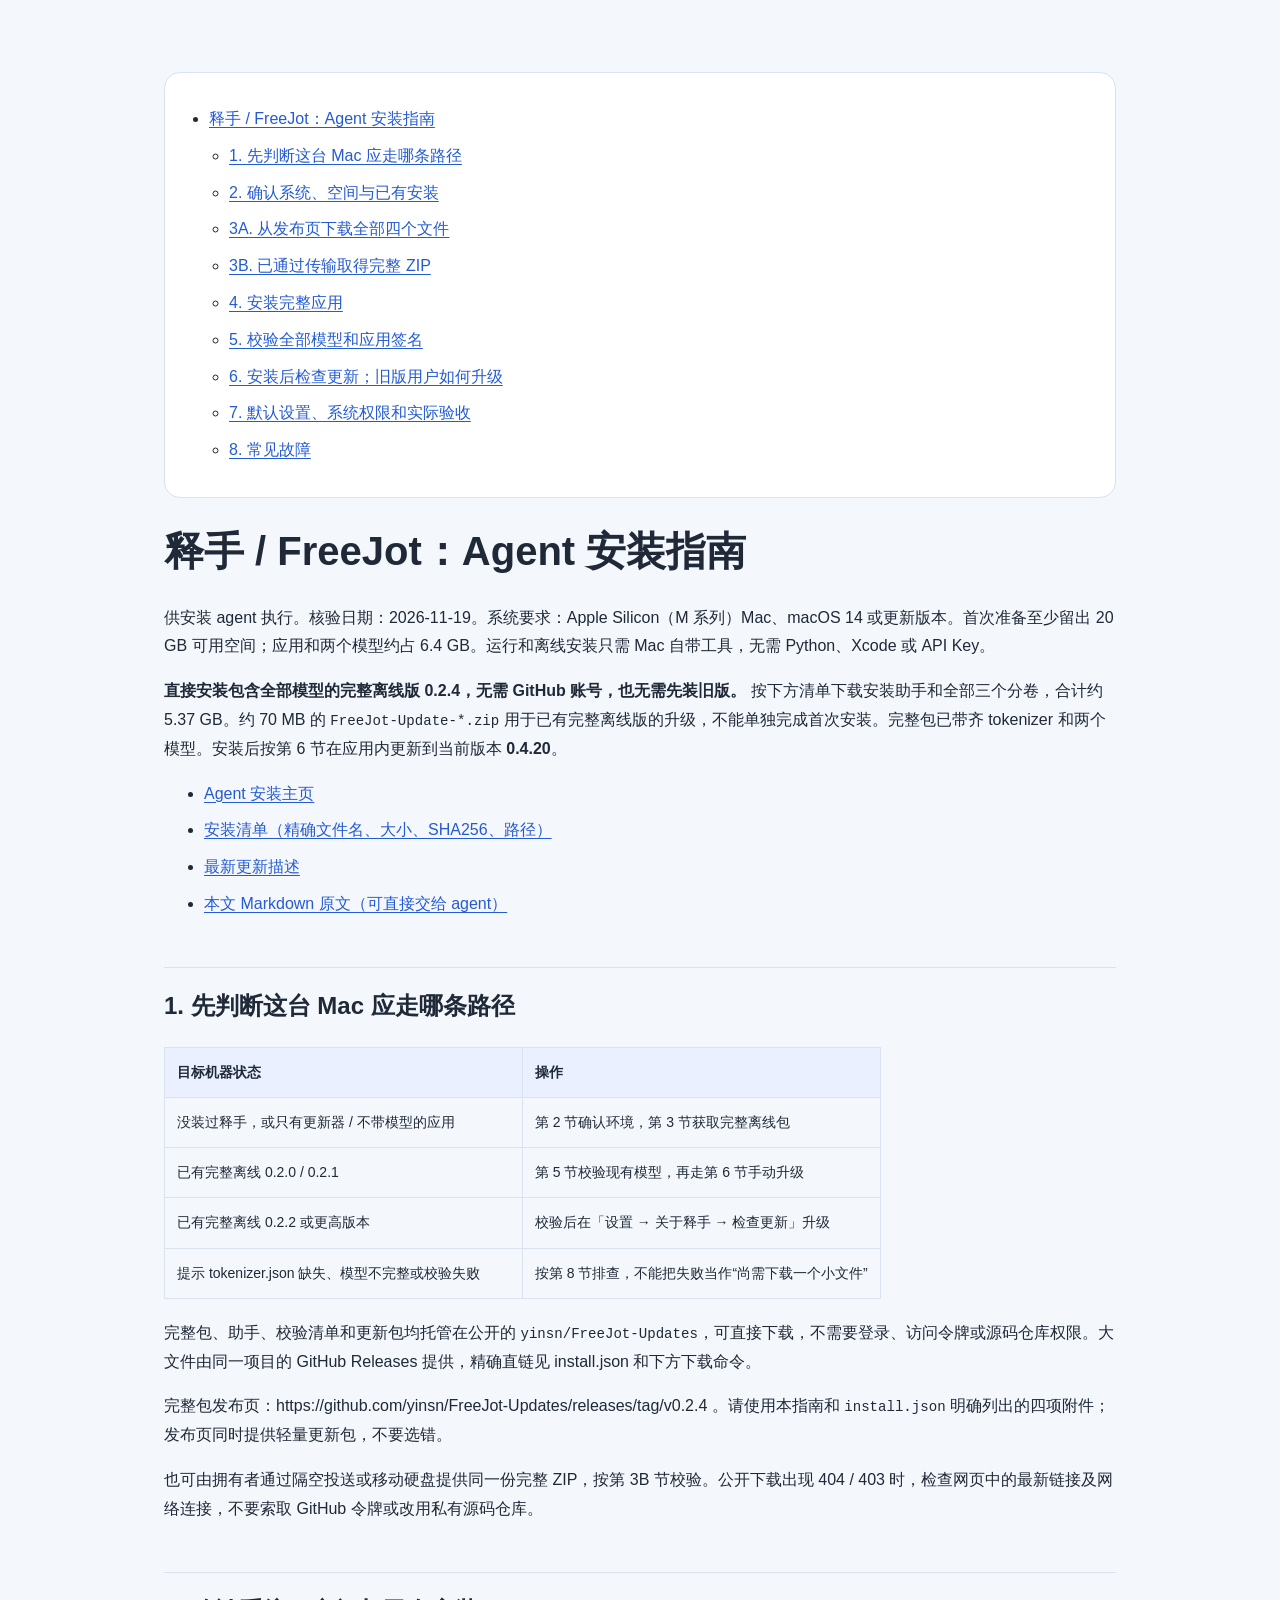
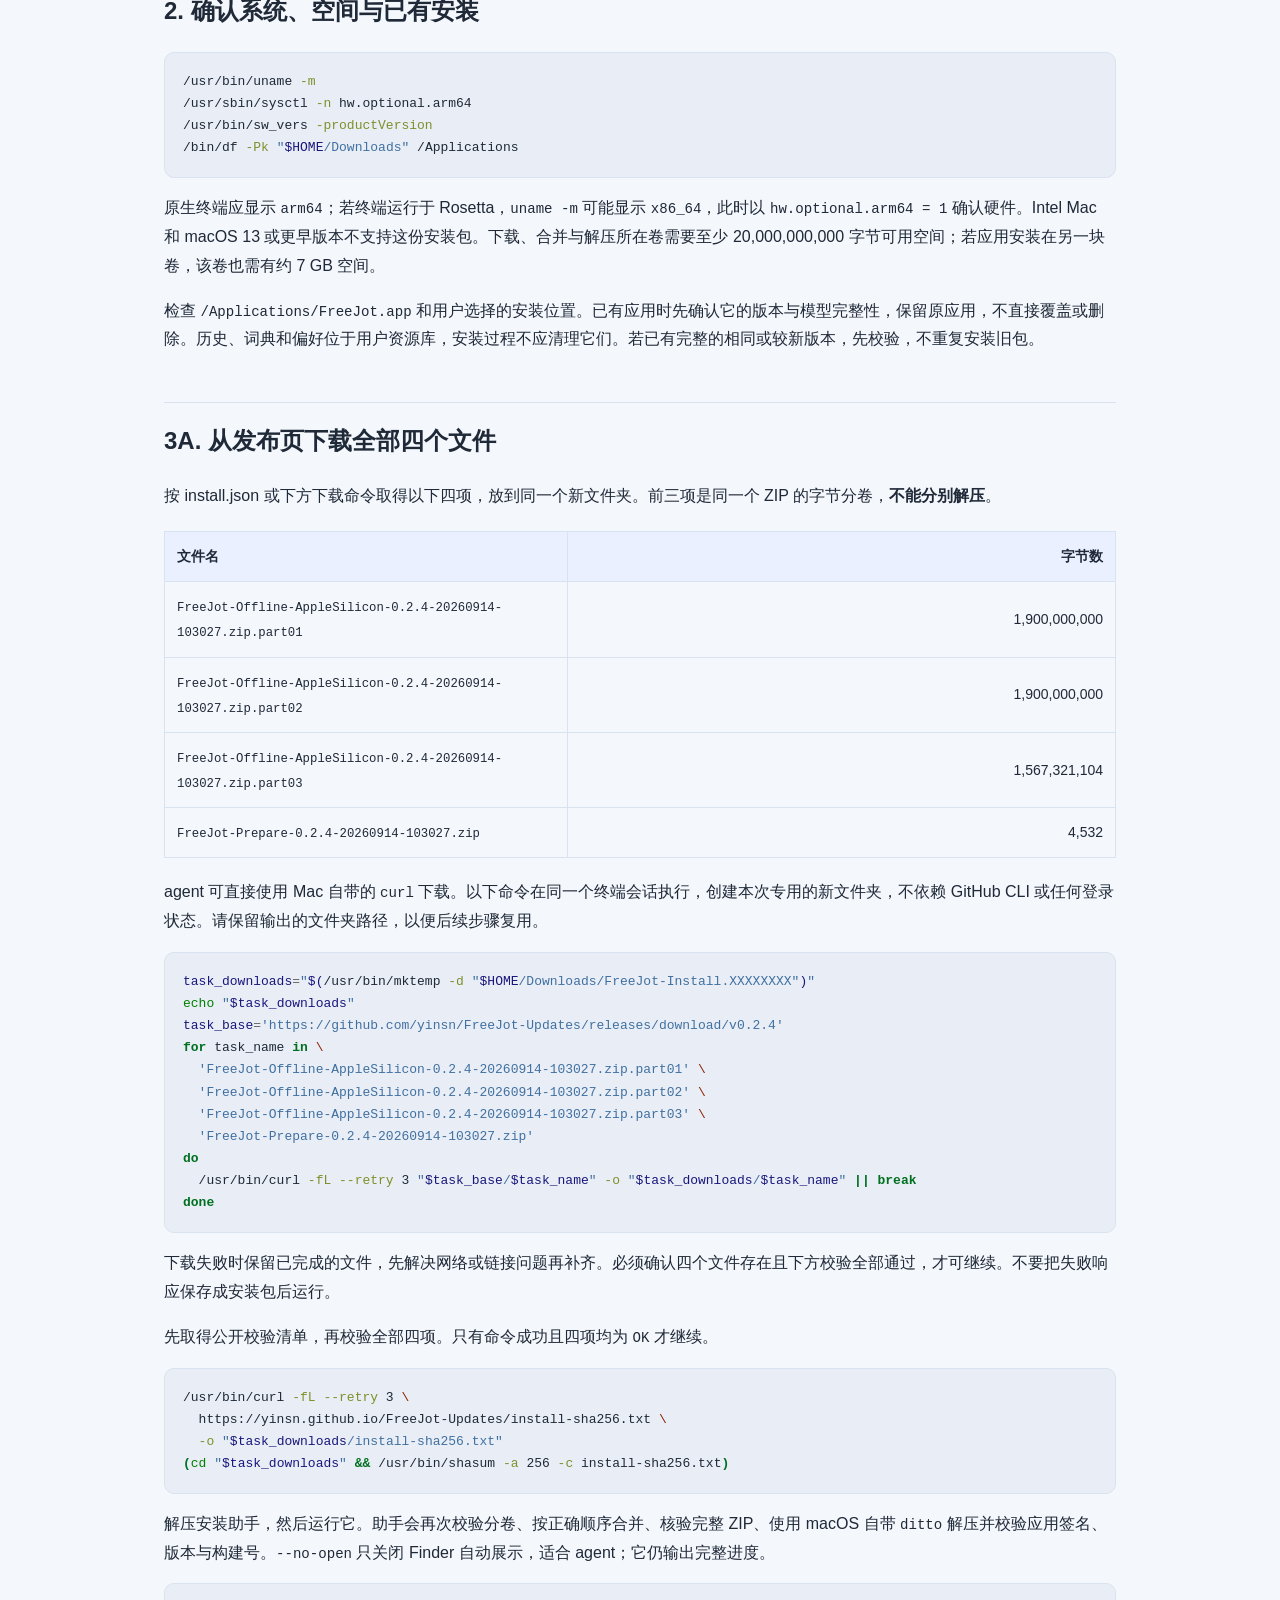
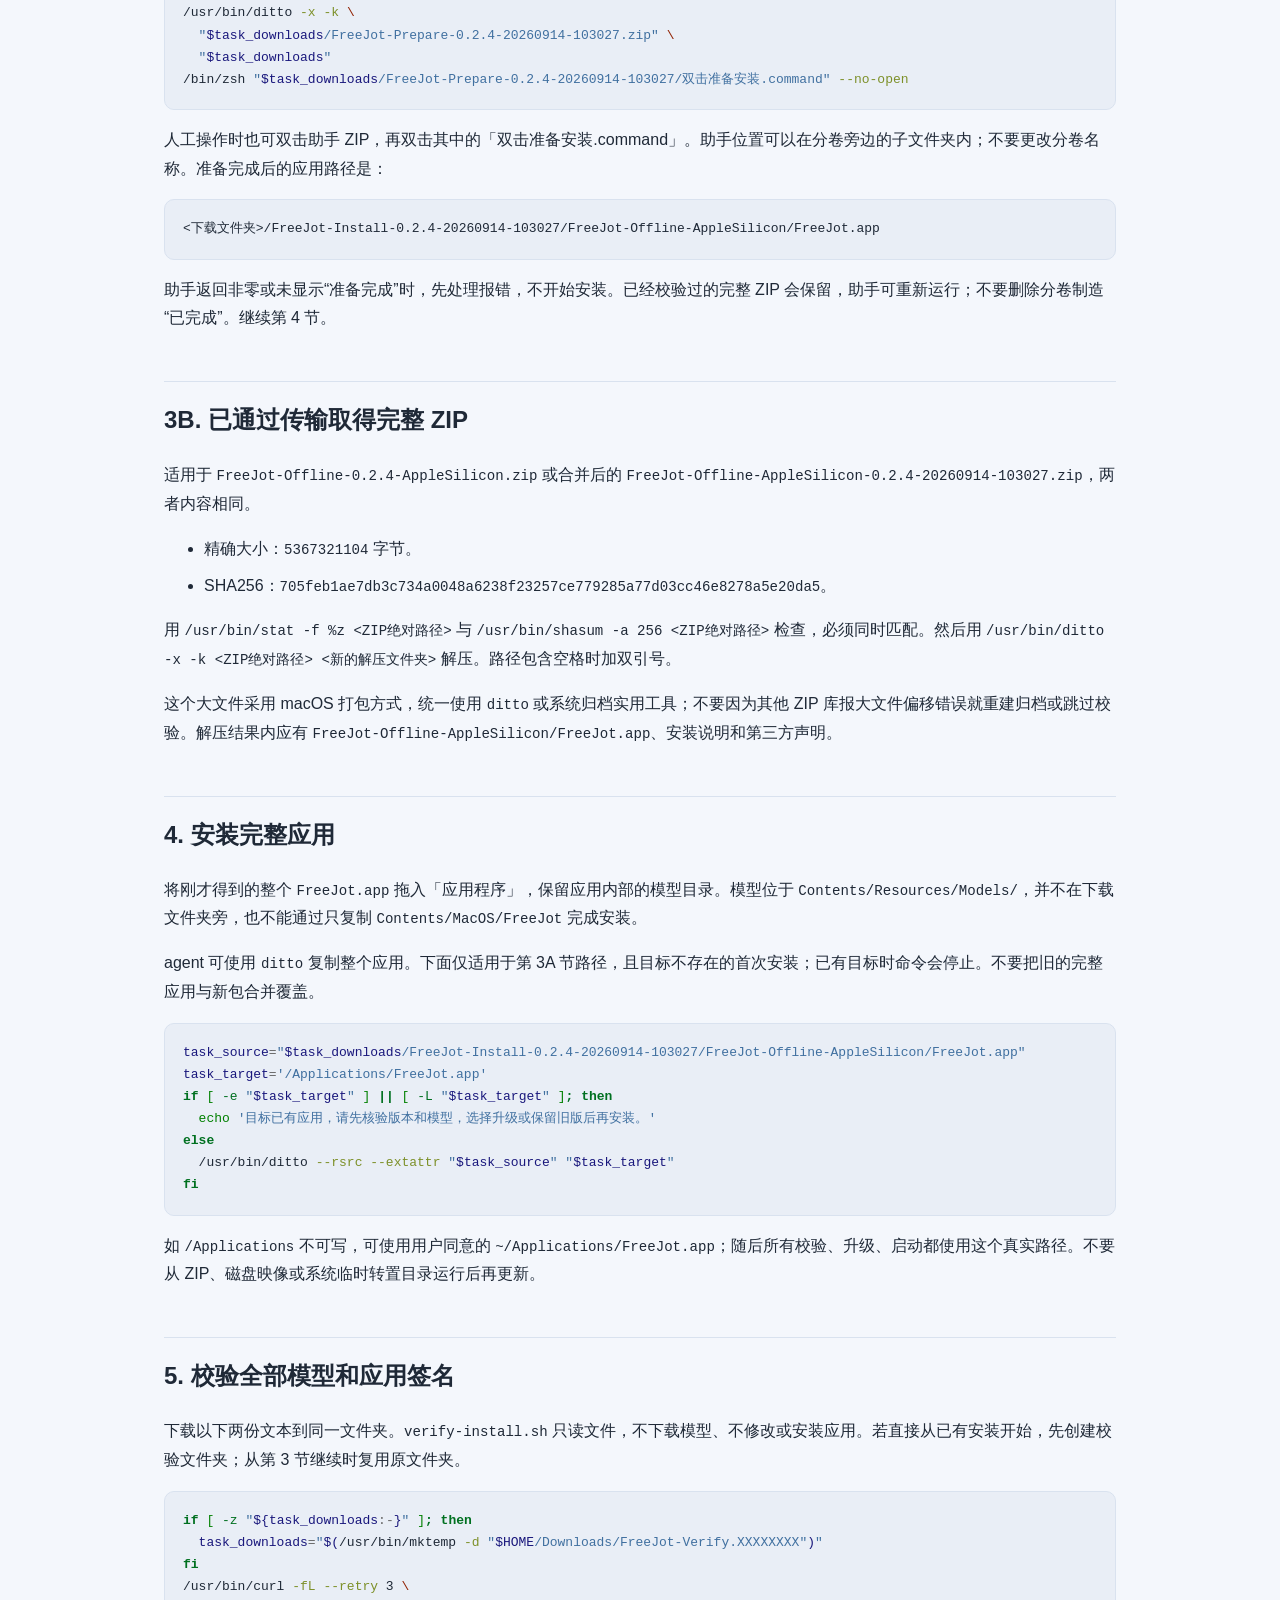
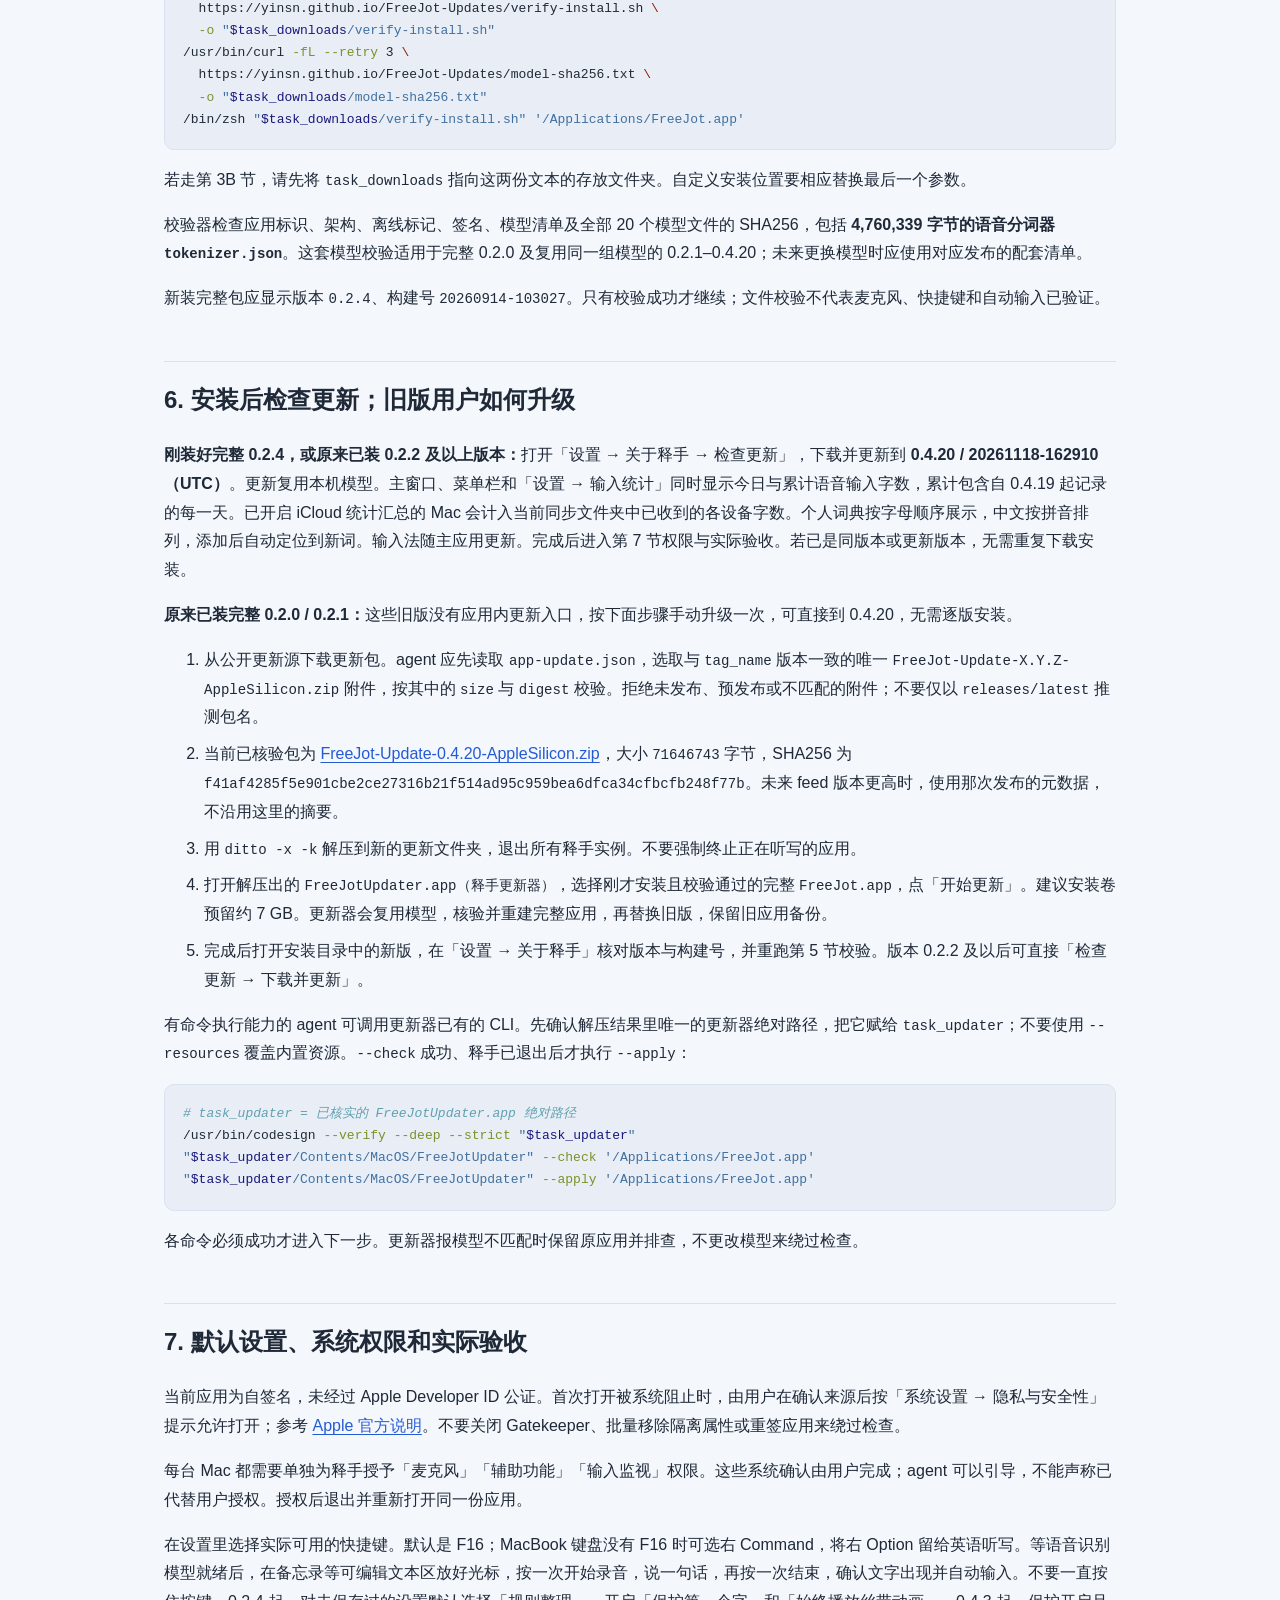
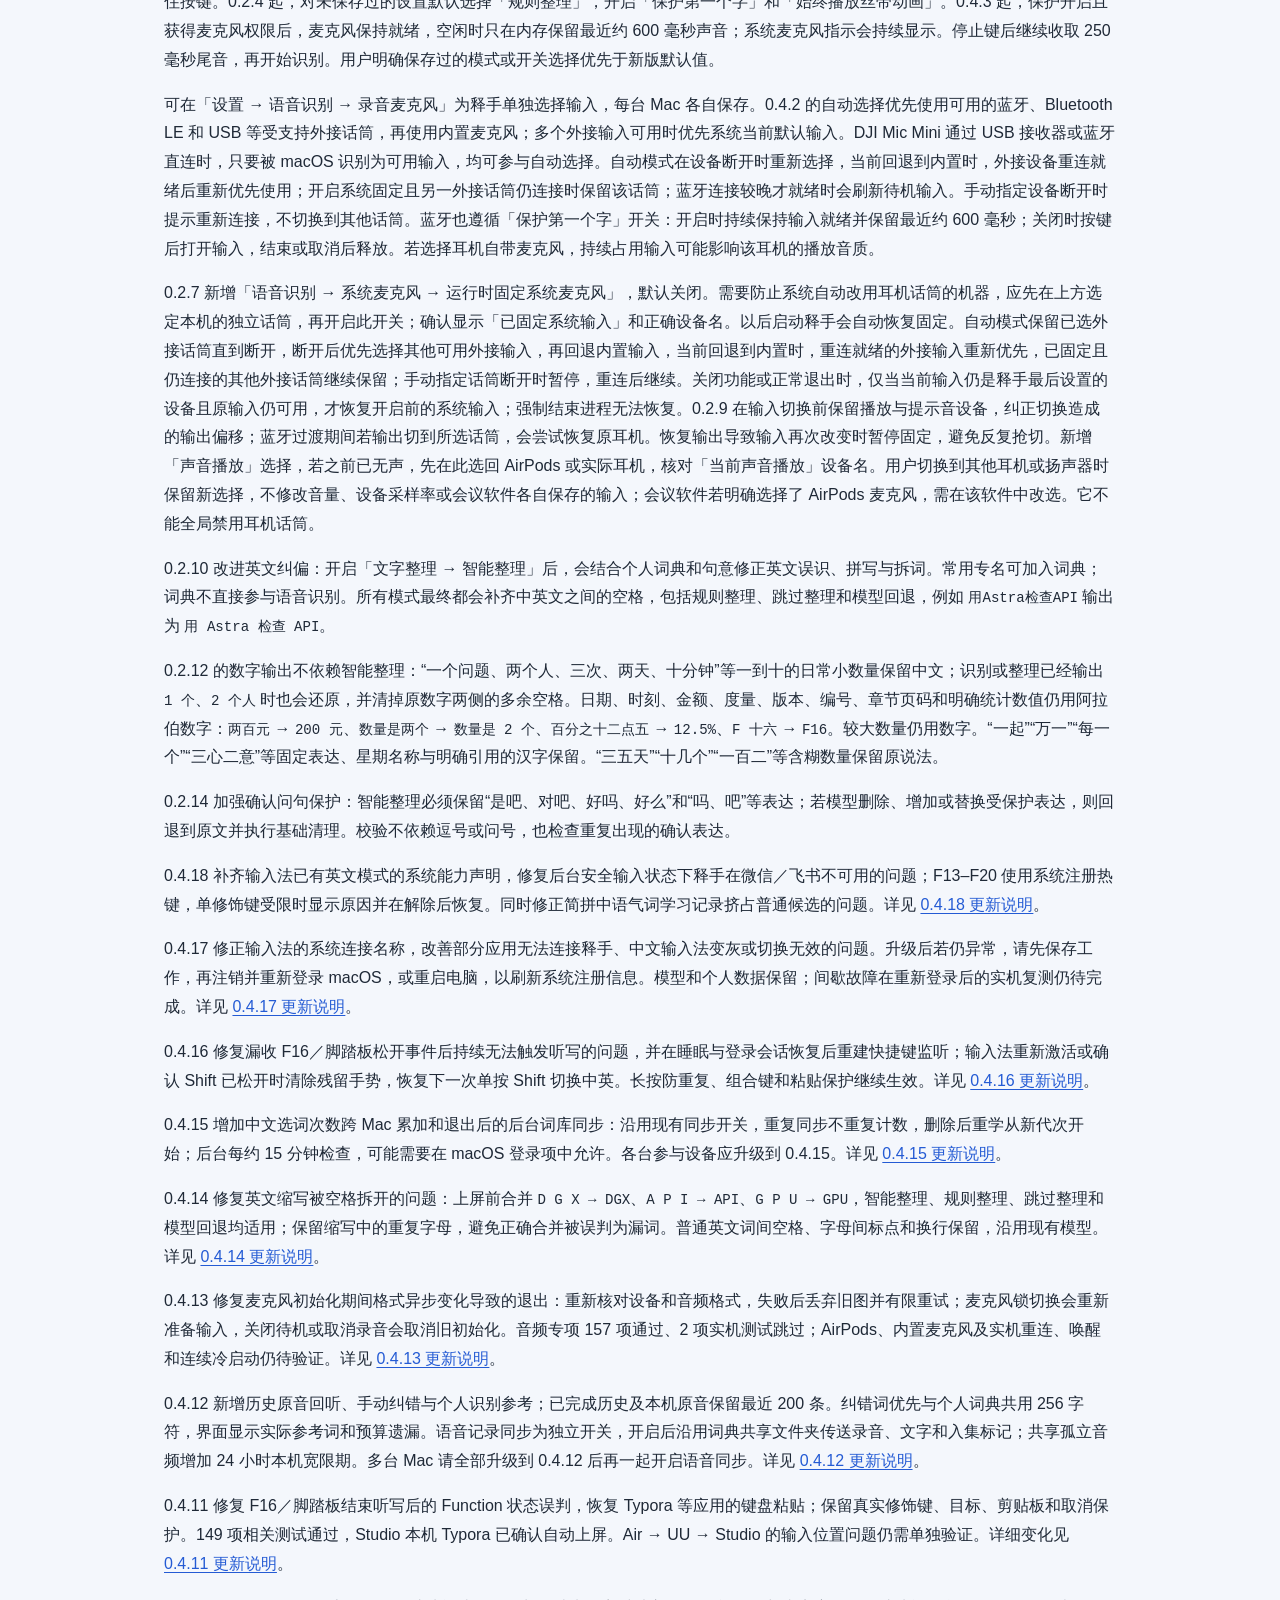
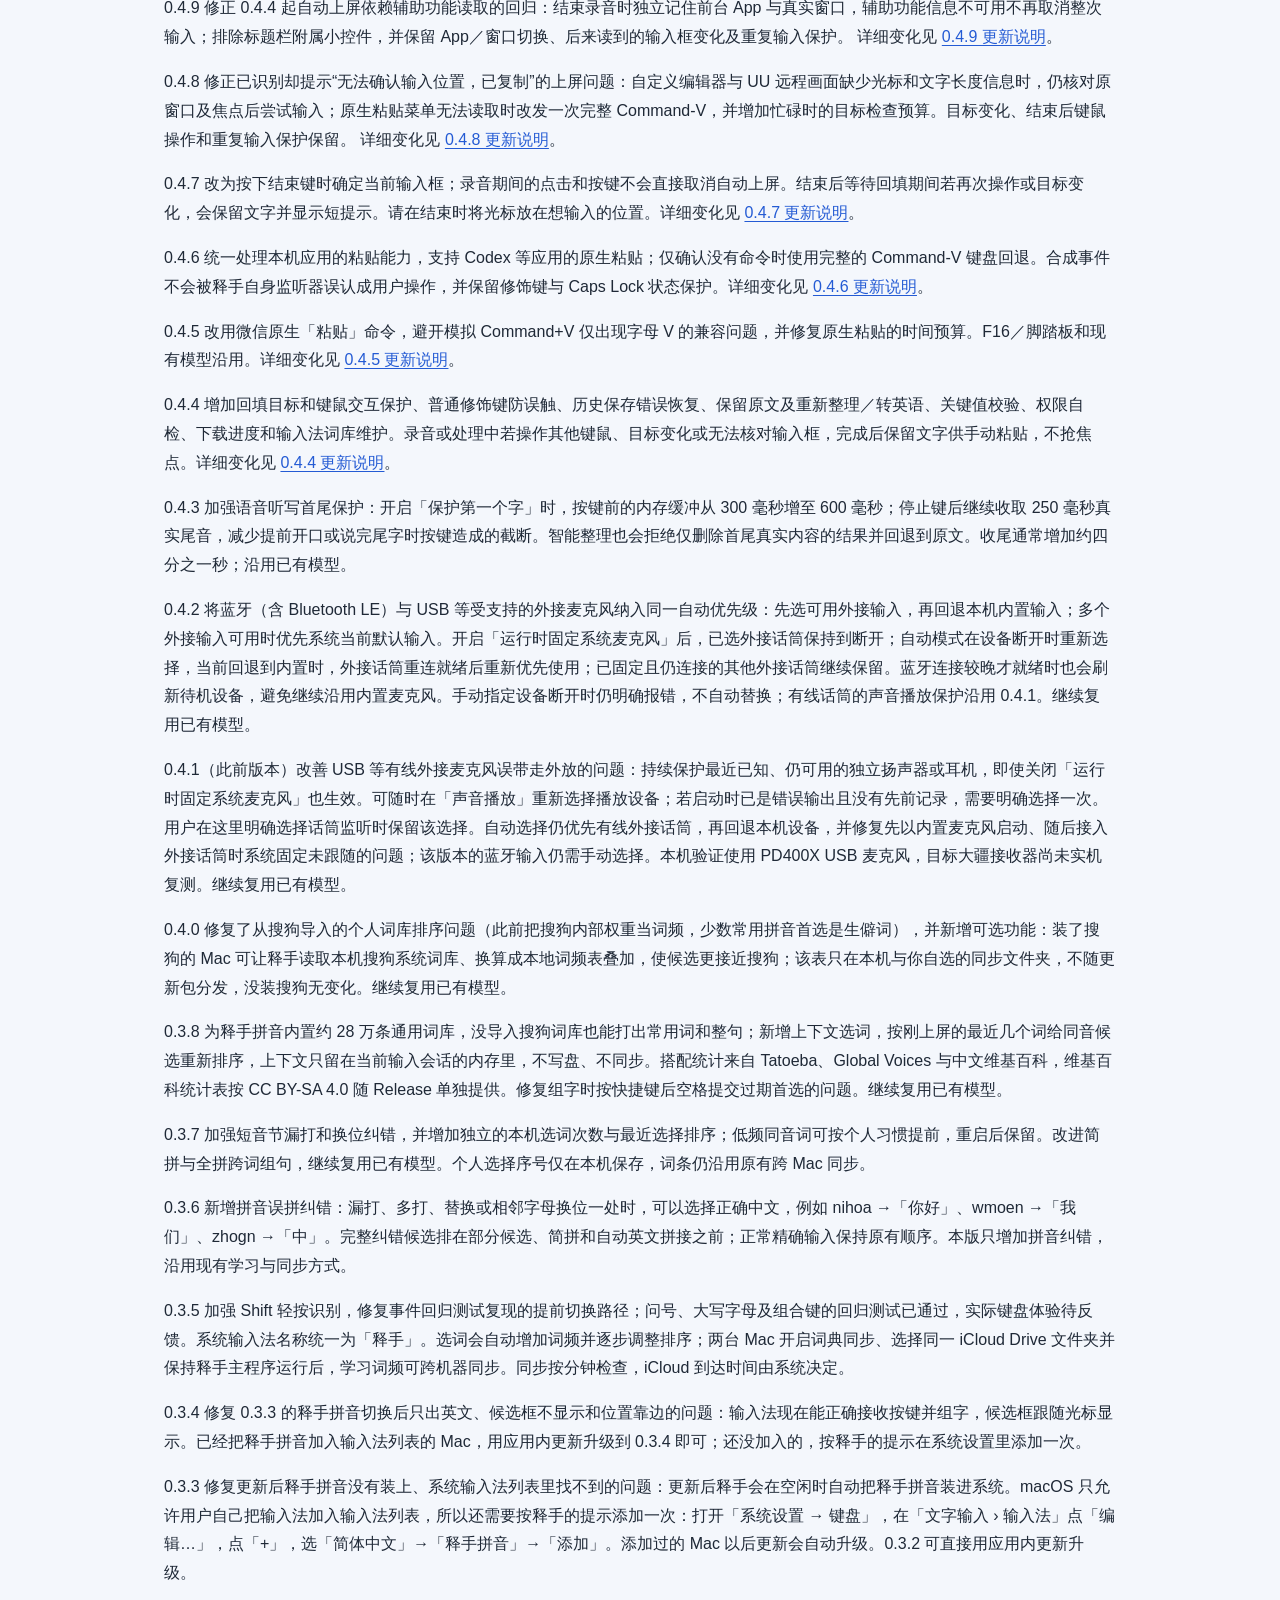
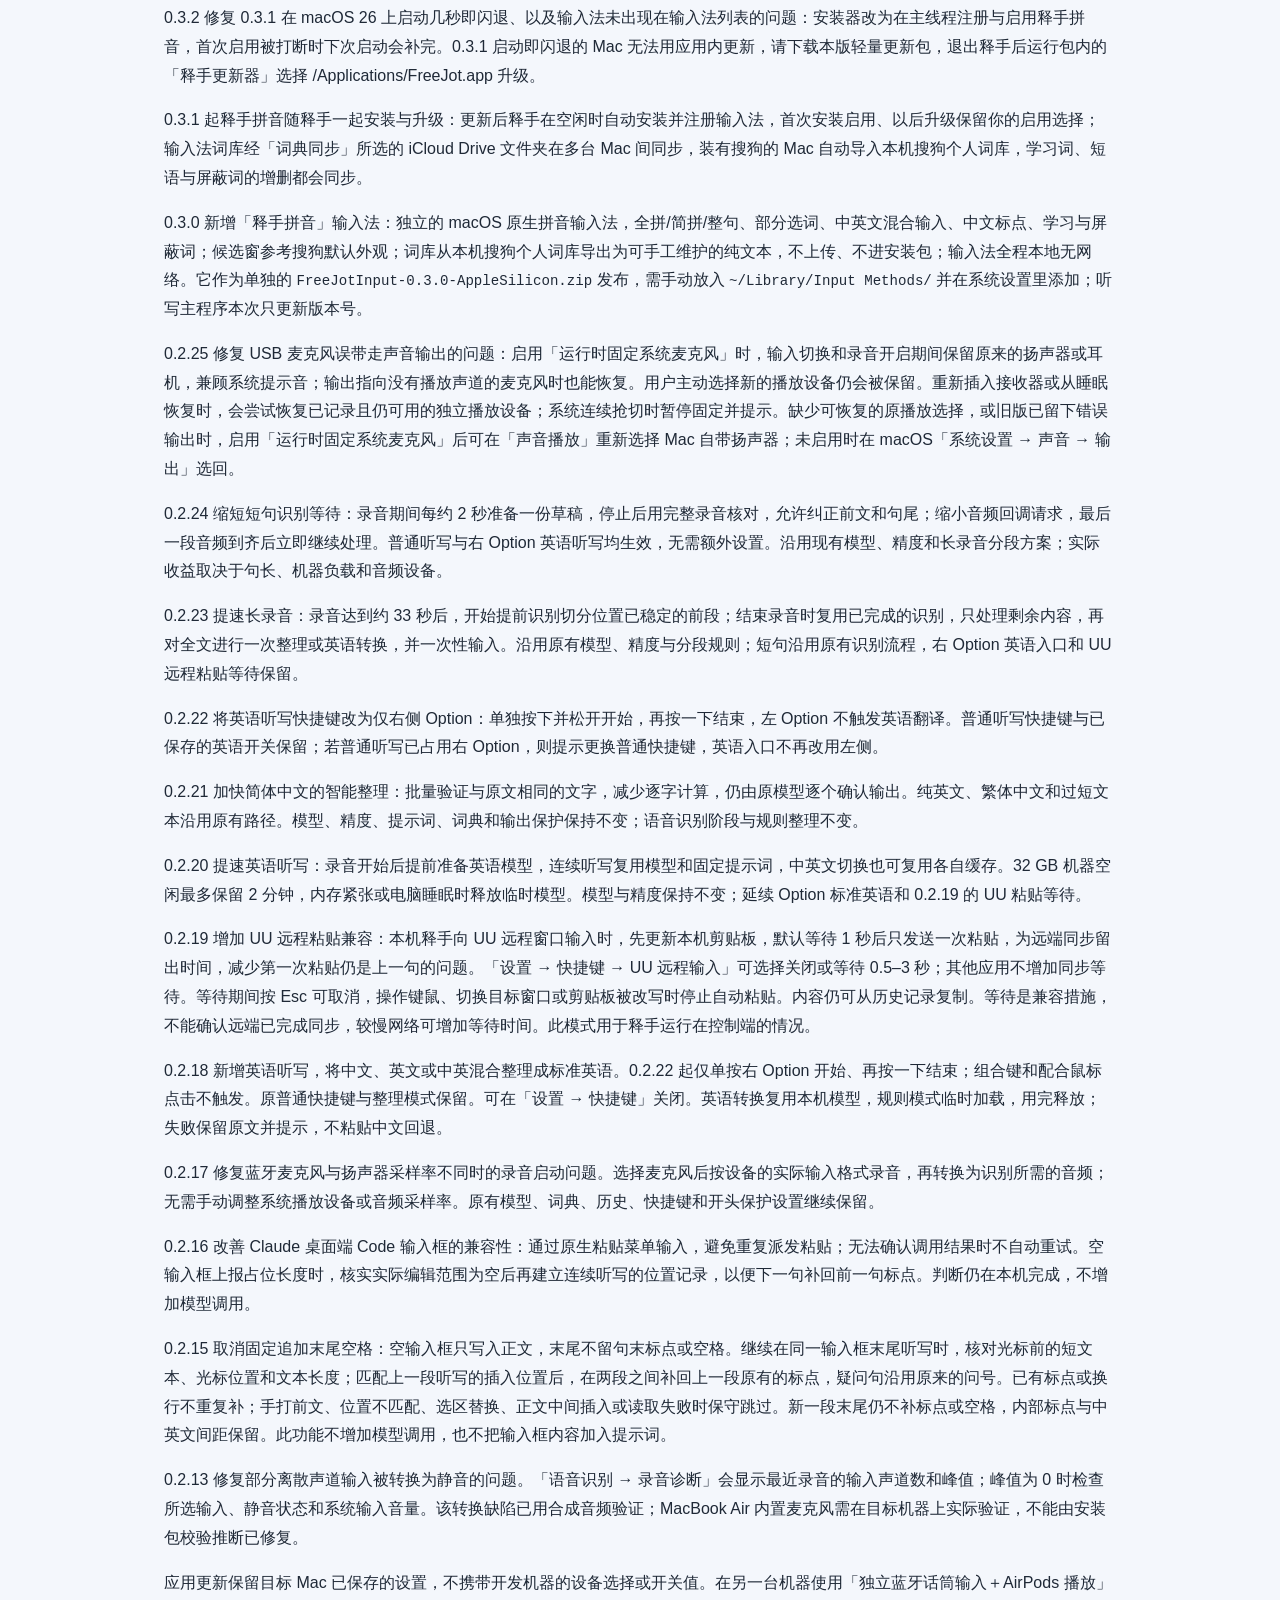
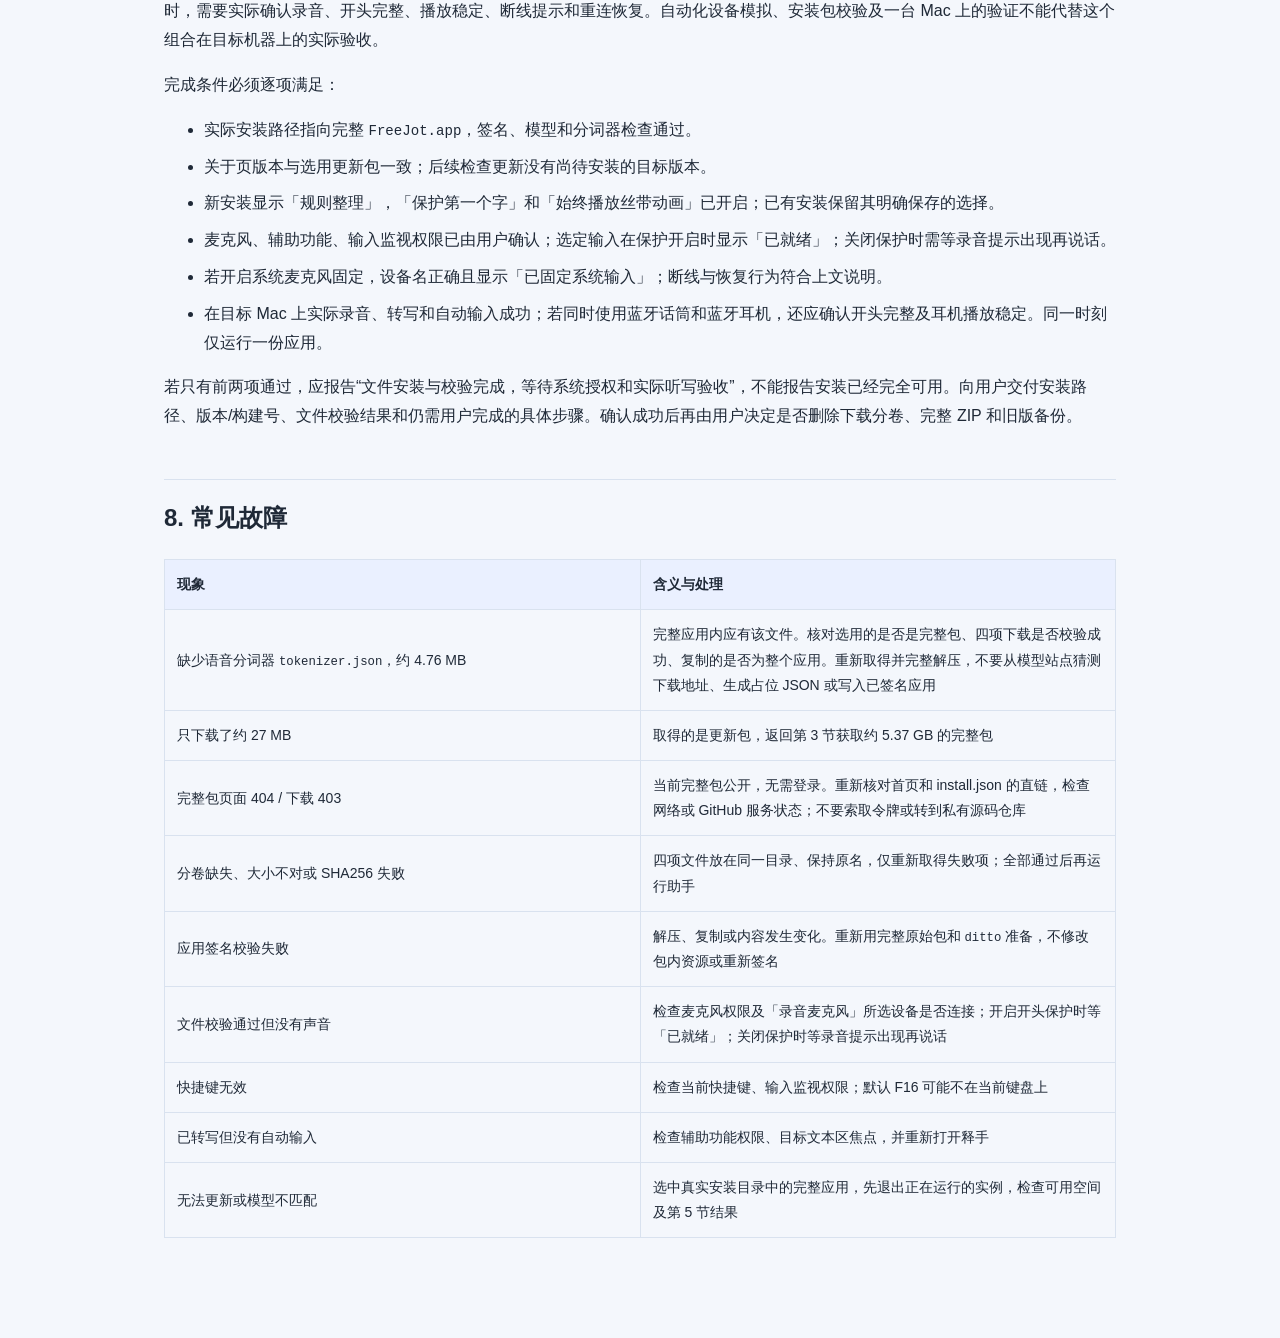
==== commit 56188ecc: "Release FreeJot 0.4.20 with lifetime input totals and alphabetical dictionary" ====
--- a/install.html
+++ b/install.html
@@ -126,7 +126,7 @@
 </ul>
 </nav>
 <h1 id="释手-freejotagent-安装指南">释手 / FreeJot：Agent 安装指南</h1>
-<p>供安装 agent 执行。核验日期：2026-11-17。系统要求：Apple Silicon（M
+<p>供安装 agent 执行。核验日期：2026-11-19。系统要求：Apple Silicon（M
 系列）Mac、macOS 14 或更新版本。首次准备至少留出 20 GB
 可用空间；应用和两个模型约占 6.4 GB。运行和离线安装只需 Mac
 自带工具，无需 Python、Xcode 或 API Key。</p>
@@ -136,7 +136,7 @@
 <code>FreeJot-Update-*.zip</code>
 用于已有完整离线版的升级，不能单独完成首次安装。完整包已带齐 tokenizer
 和两个模型。安装后按第 6 节在应用内更新到当前版本
-<strong>0.4.19</strong>。</p>
+<strong>0.4.20</strong>。</p>
 <ul>
 <li><a href="https://yinsn.github.io/FreeJot-Updates/">Agent
 安装主页</a></li>
@@ -323,22 +323,22 @@
 个模型文件的 SHA256，包括 <strong>4,760,339 字节的语音分词器
 <code>tokenizer.json</code></strong>。这套模型校验适用于完整 0.2.0
 及复用同一组模型的
-0.2.1–0.4.19；未来更换模型时应使用对应发布的配套清单。</p>
+0.2.1–0.4.20；未来更换模型时应使用对应发布的配套清单。</p>
 <p>新装完整包应显示版本 <code>0.2.4</code>、构建号
 <code>20260914-103027</code>。只有校验成功才继续；文件校验不代表麦克风、快捷键和自动输入已验证。</p>
 <h2 id="安装后检查更新旧版用户如何升级">6.
 安装后检查更新；旧版用户如何升级</h2>
 <p><strong>刚装好完整 0.2.4，或原来已装 0.2.2
 及以上版本：</strong>打开「设置 → 关于释手 → 检查更新」，下载并更新到
-<strong>0.4.19 /
-20261117-123701（UTC）</strong>。更新复用本机模型。0.4.19
-新增每日语音输入统计，主窗口和菜单栏显示今日合计；各台 Mac
-升级后，在「设置 → 输入统计」使用同一个 iCloud Drive
-文件夹汇总。统计从升级后的新听写开始，只同步每日计数和设备名称。输入法随主应用更新。完成后进入第
+<strong>0.4.20 /
+20261118-162910（UTC）</strong>。更新复用本机模型。主窗口、菜单栏和「设置
+→ 输入统计」同时显示今日与累计语音输入字数，累计包含自 0.4.19
+起记录的每一天。已开启 iCloud 统计汇总的 Mac
+会计入当前同步文件夹中已收到的各设备字数。个人词典按字母顺序展示，中文按拼音排列，添加后自动定位到新词。输入法随主应用更新。完成后进入第
 7 节权限与实际验收。若已是同版本或更新版本，无需重复下载安装。</p>
 <p><strong>原来已装完整 0.2.0 /
 0.2.1：</strong>这些旧版没有应用内更新入口，按下面步骤手动升级一次，可直接到
-0.4.19，无需逐版安装。</p>
+0.4.20，无需逐版安装。</p>
 <ol type="1">
 <li>从公开更新源下载更新包。agent 应先读取
 <code>app-update.json</code>，选取与 <code>tag_name</code>
@@ -347,9 +347,9 @@
 校验。拒绝未发布、预发布或不匹配的附件；不要仅以
 <code>releases/latest</code> 推测包名。</li>
 <li>当前已核验包为 <a
-href="https://github.com/yinsn/FreeJot-Updates/releases/download/v0.4.19/FreeJot-Update-0.4.19-AppleSilicon.zip">FreeJot-Update-0.4.19-AppleSilicon.zip</a>，大小
-<code>71631008</code> 字节，SHA256 为
-<code>bf95786d915dda7761e0764c56392b00bc765d112e665569dcaa829d28723795</code>。未来
+href="https://github.com/yinsn/FreeJot-Updates/releases/download/v0.4.20/FreeJot-Update-0.4.20-AppleSilicon.zip">FreeJot-Update-0.4.20-AppleSilicon.zip</a>，大小
+<code>71646743</code> 字节，SHA256 为
+<code>f41af4285f5e901cbe2ce27316b21f514ad95c959bea6dfca34cfbcfb248f77b</code>。未来
 feed 版本更高时，使用那次发布的元数据，不沿用这里的摘要。</li>
 <li>用 <code>ditto -x -k</code>
 解压到新的更新文件夹，退出所有释手实例。不要强制终止正在听写的应用。</li>
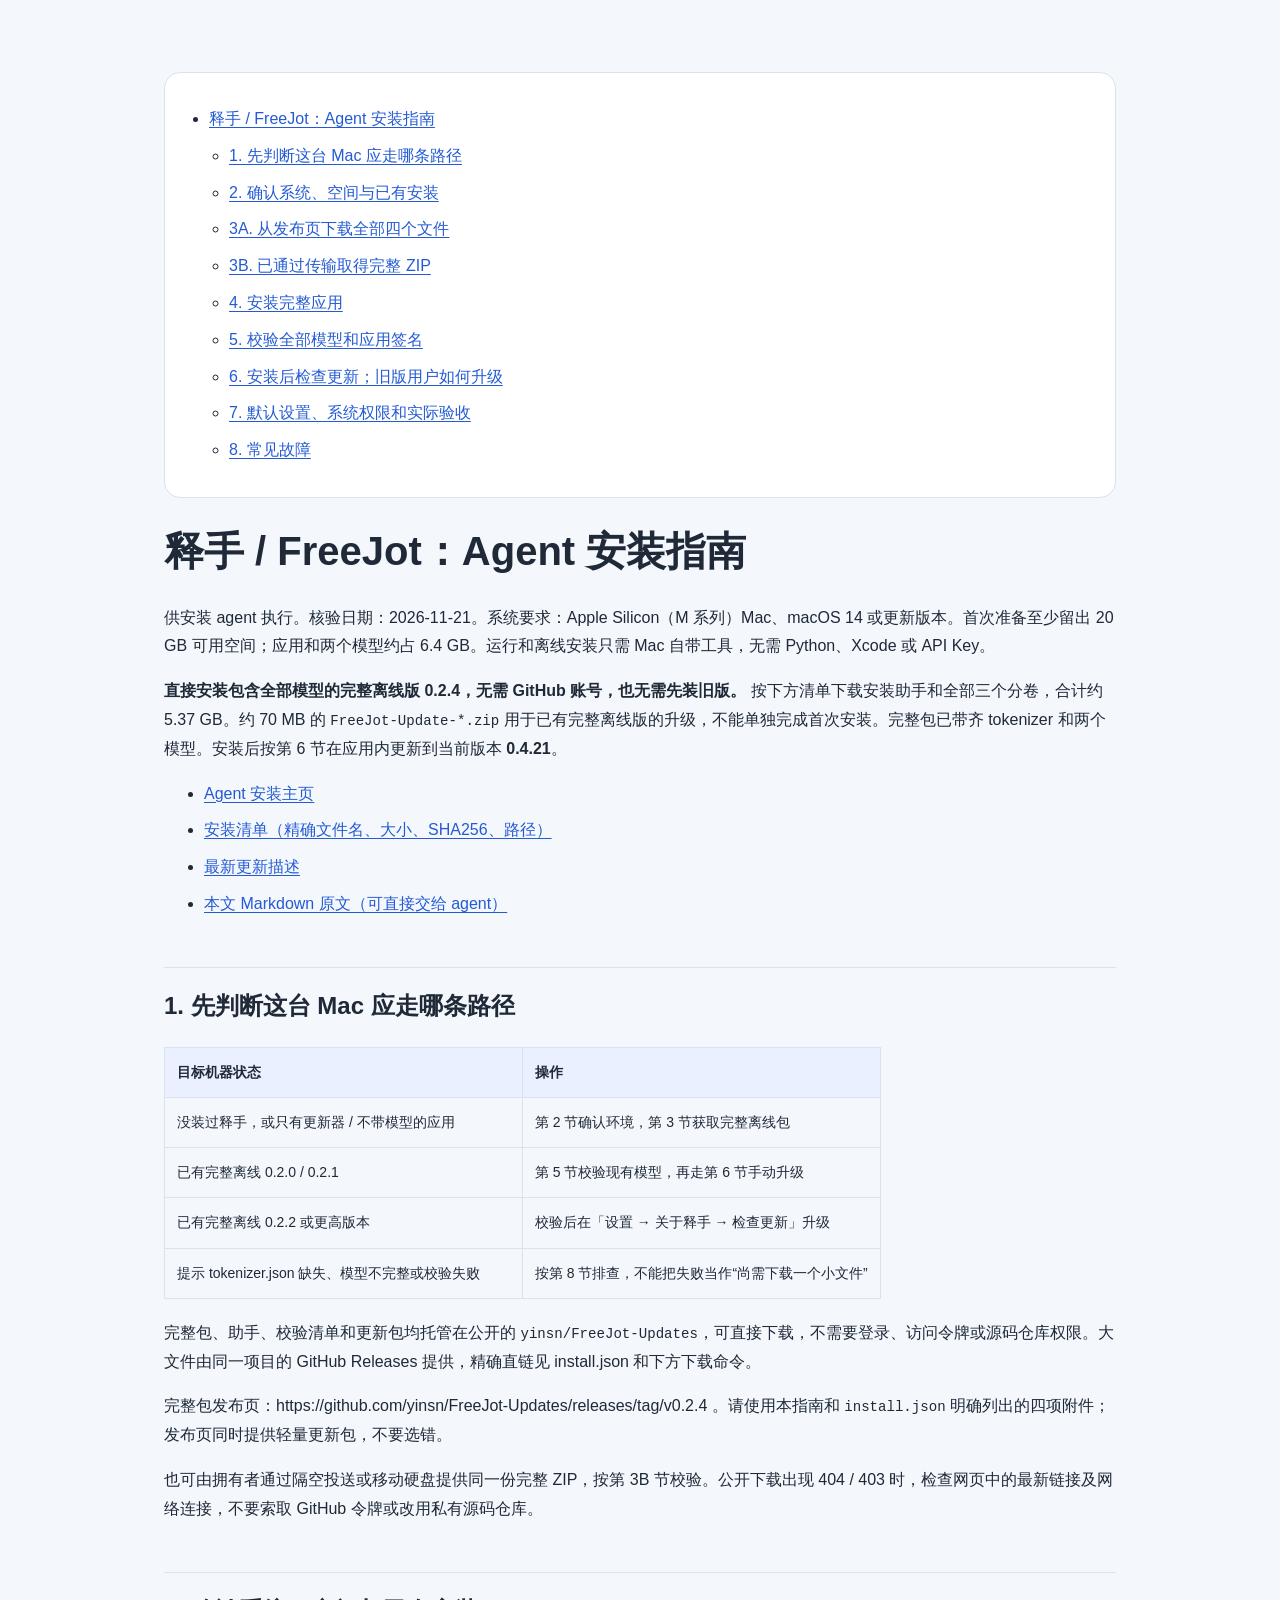
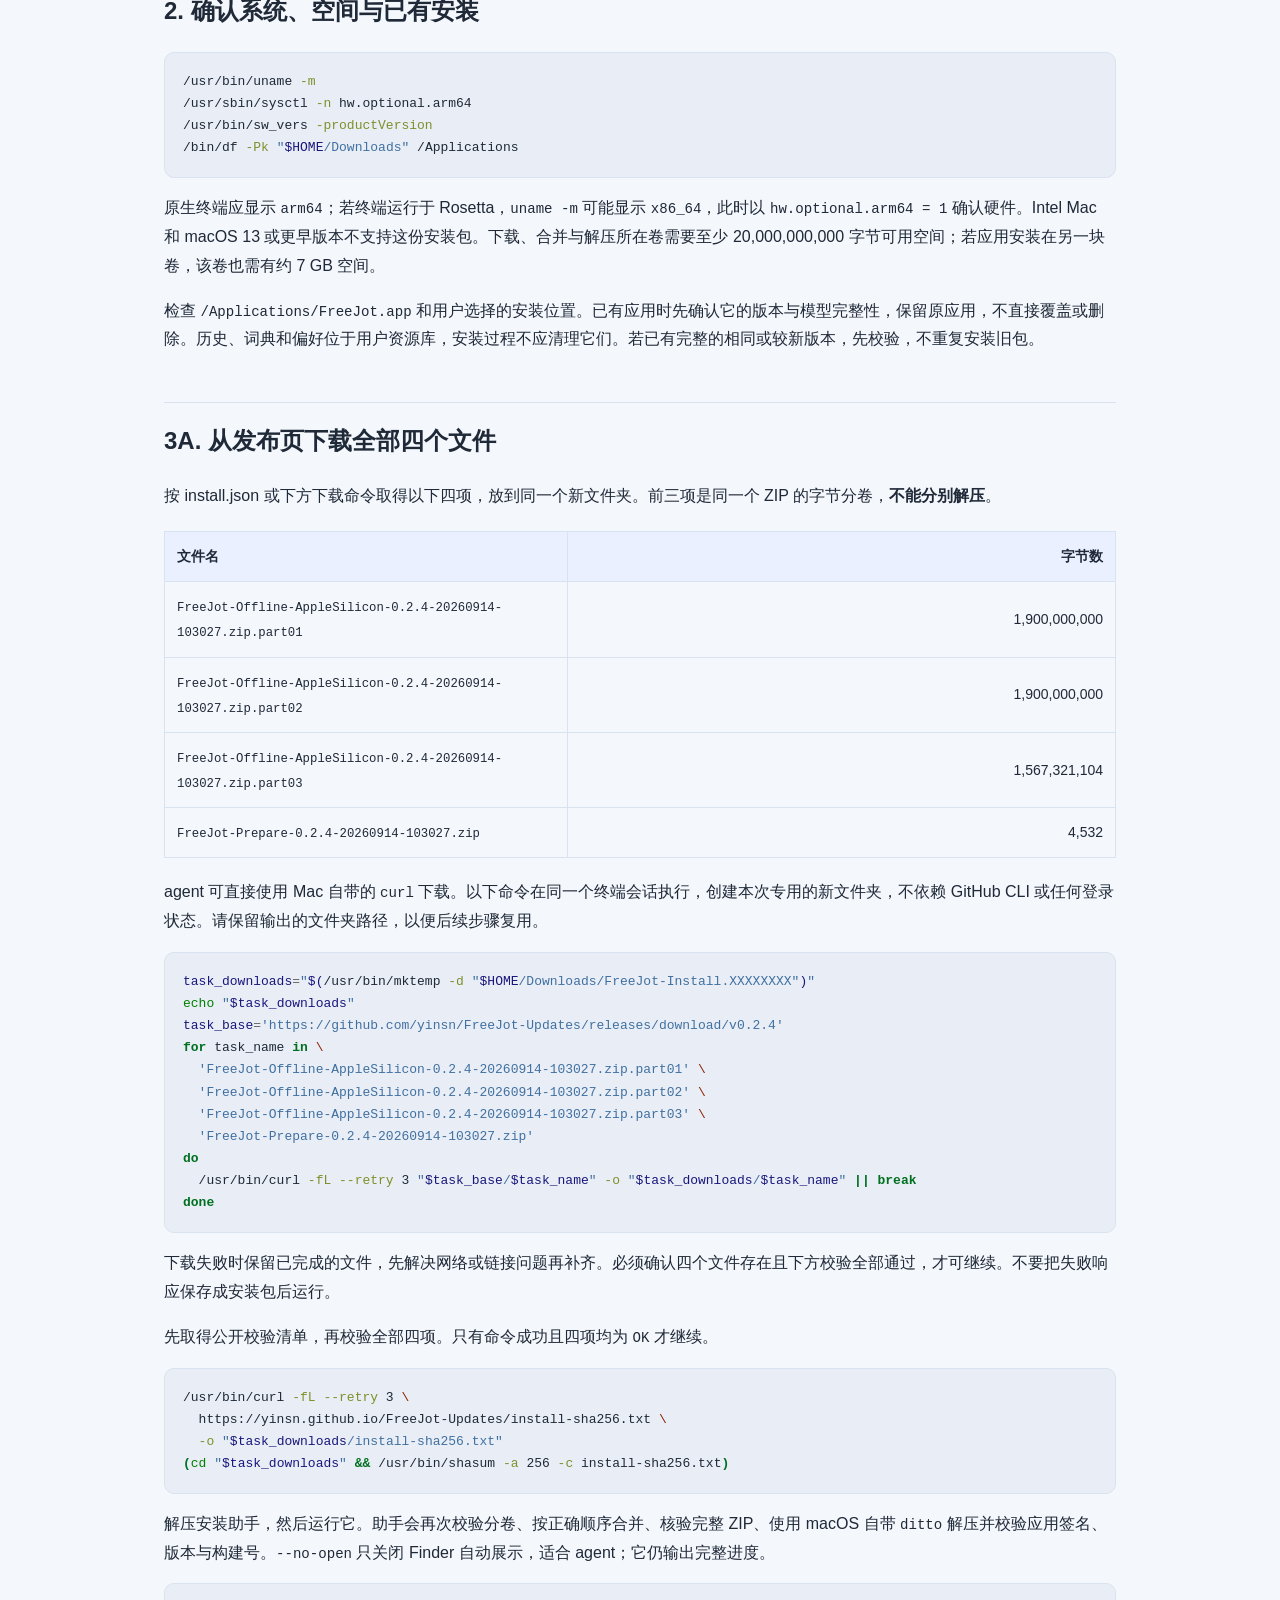
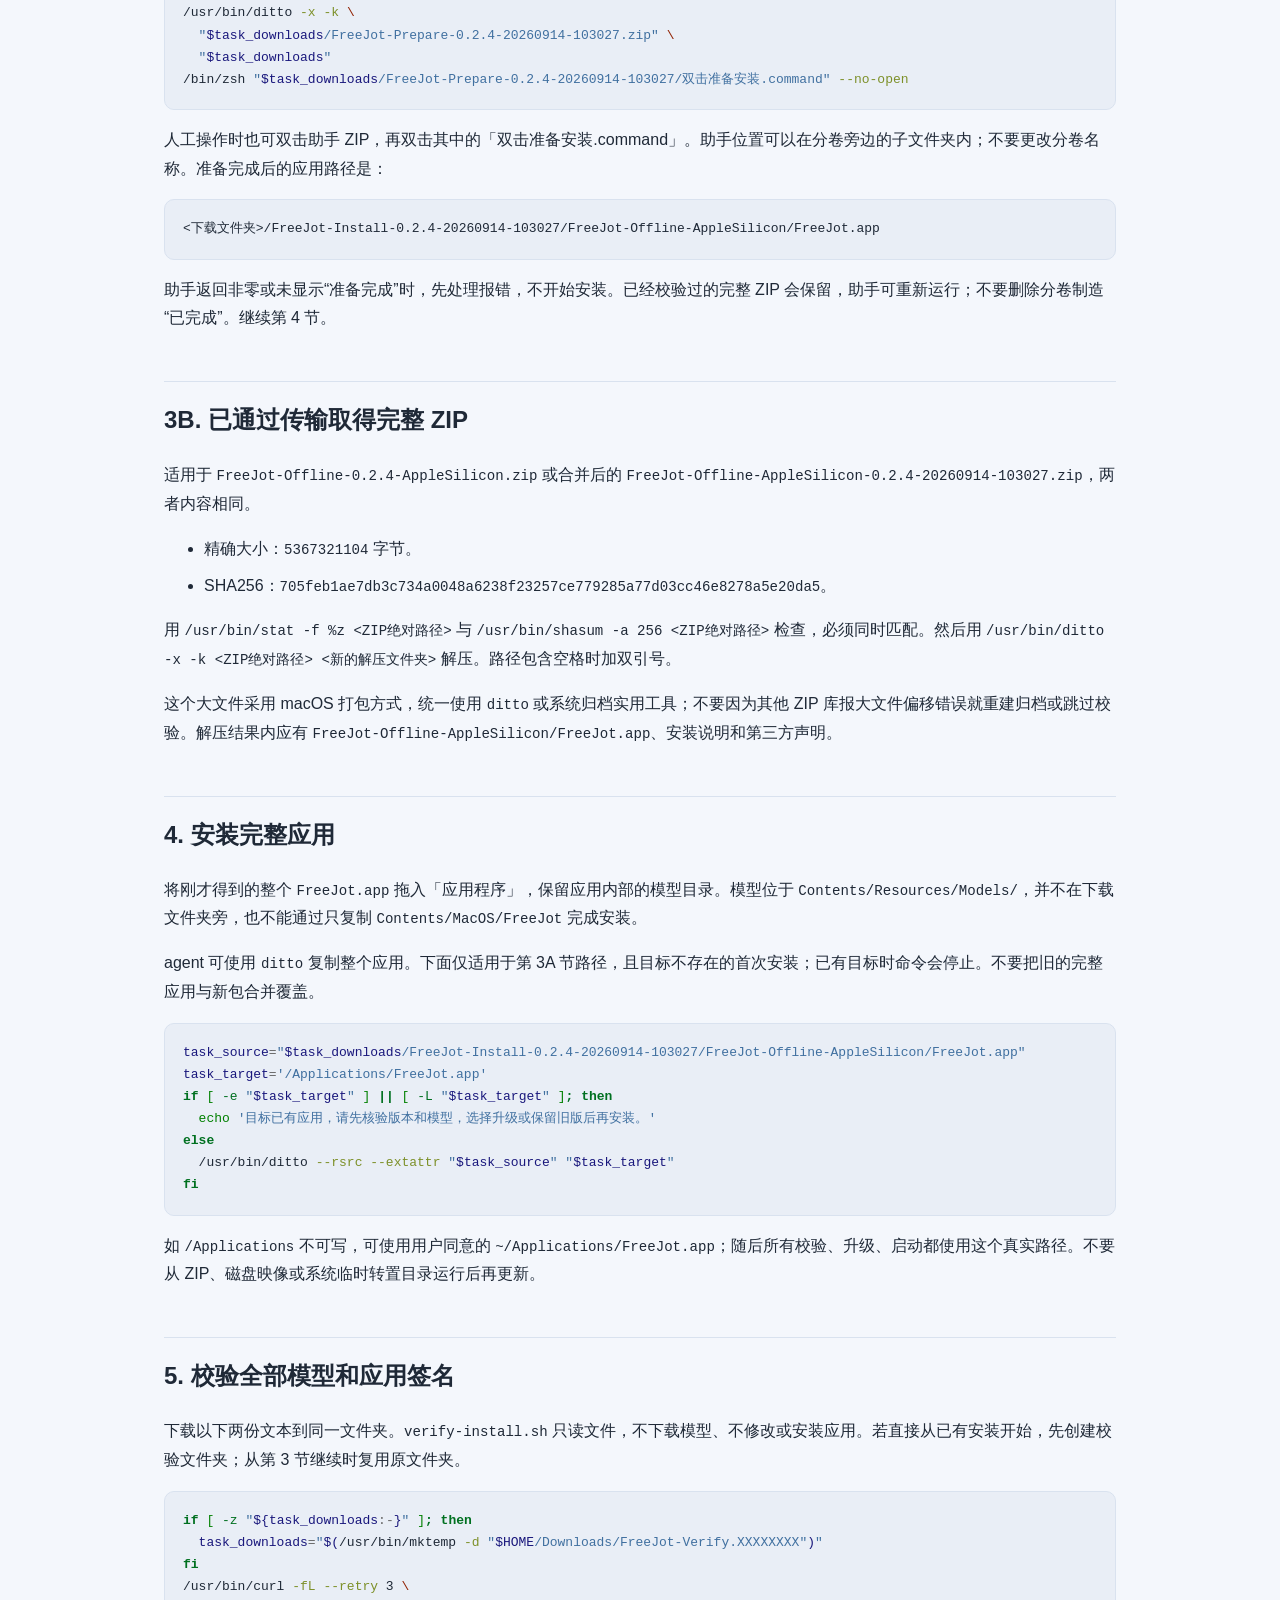
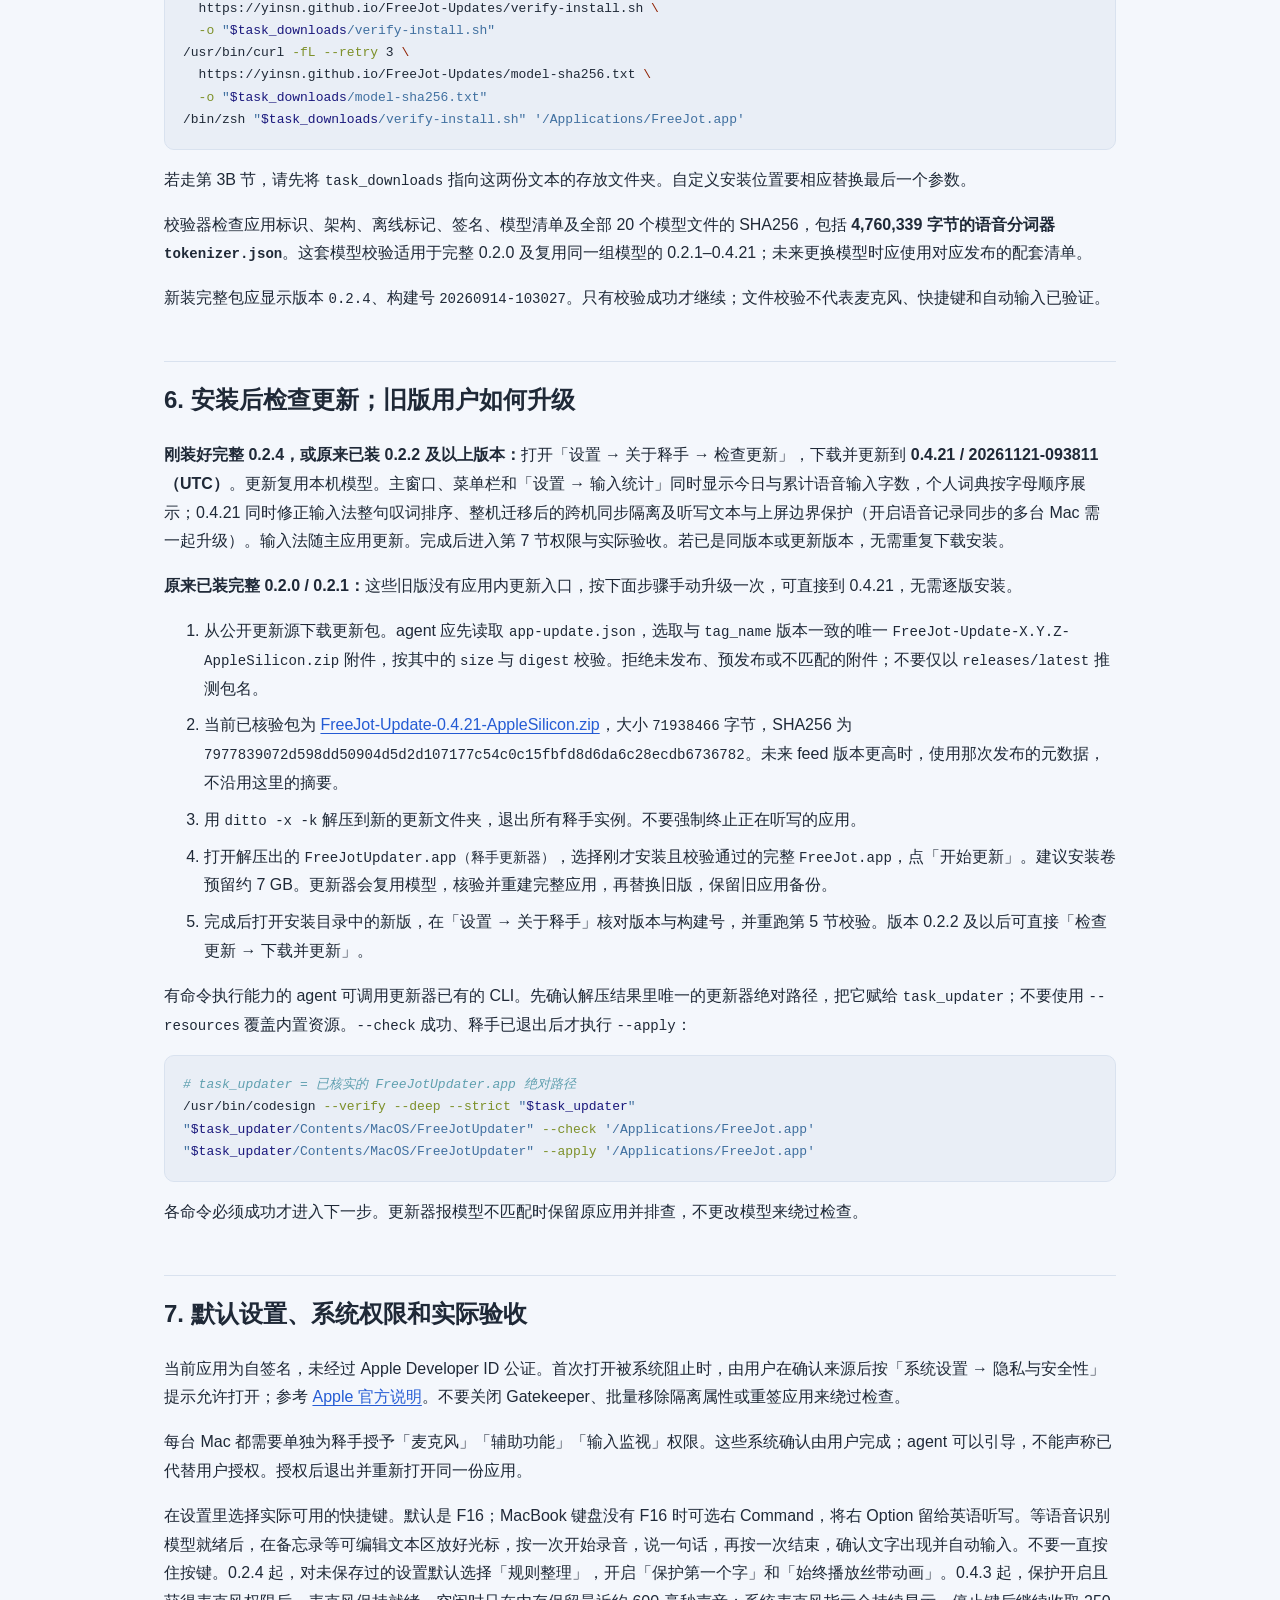
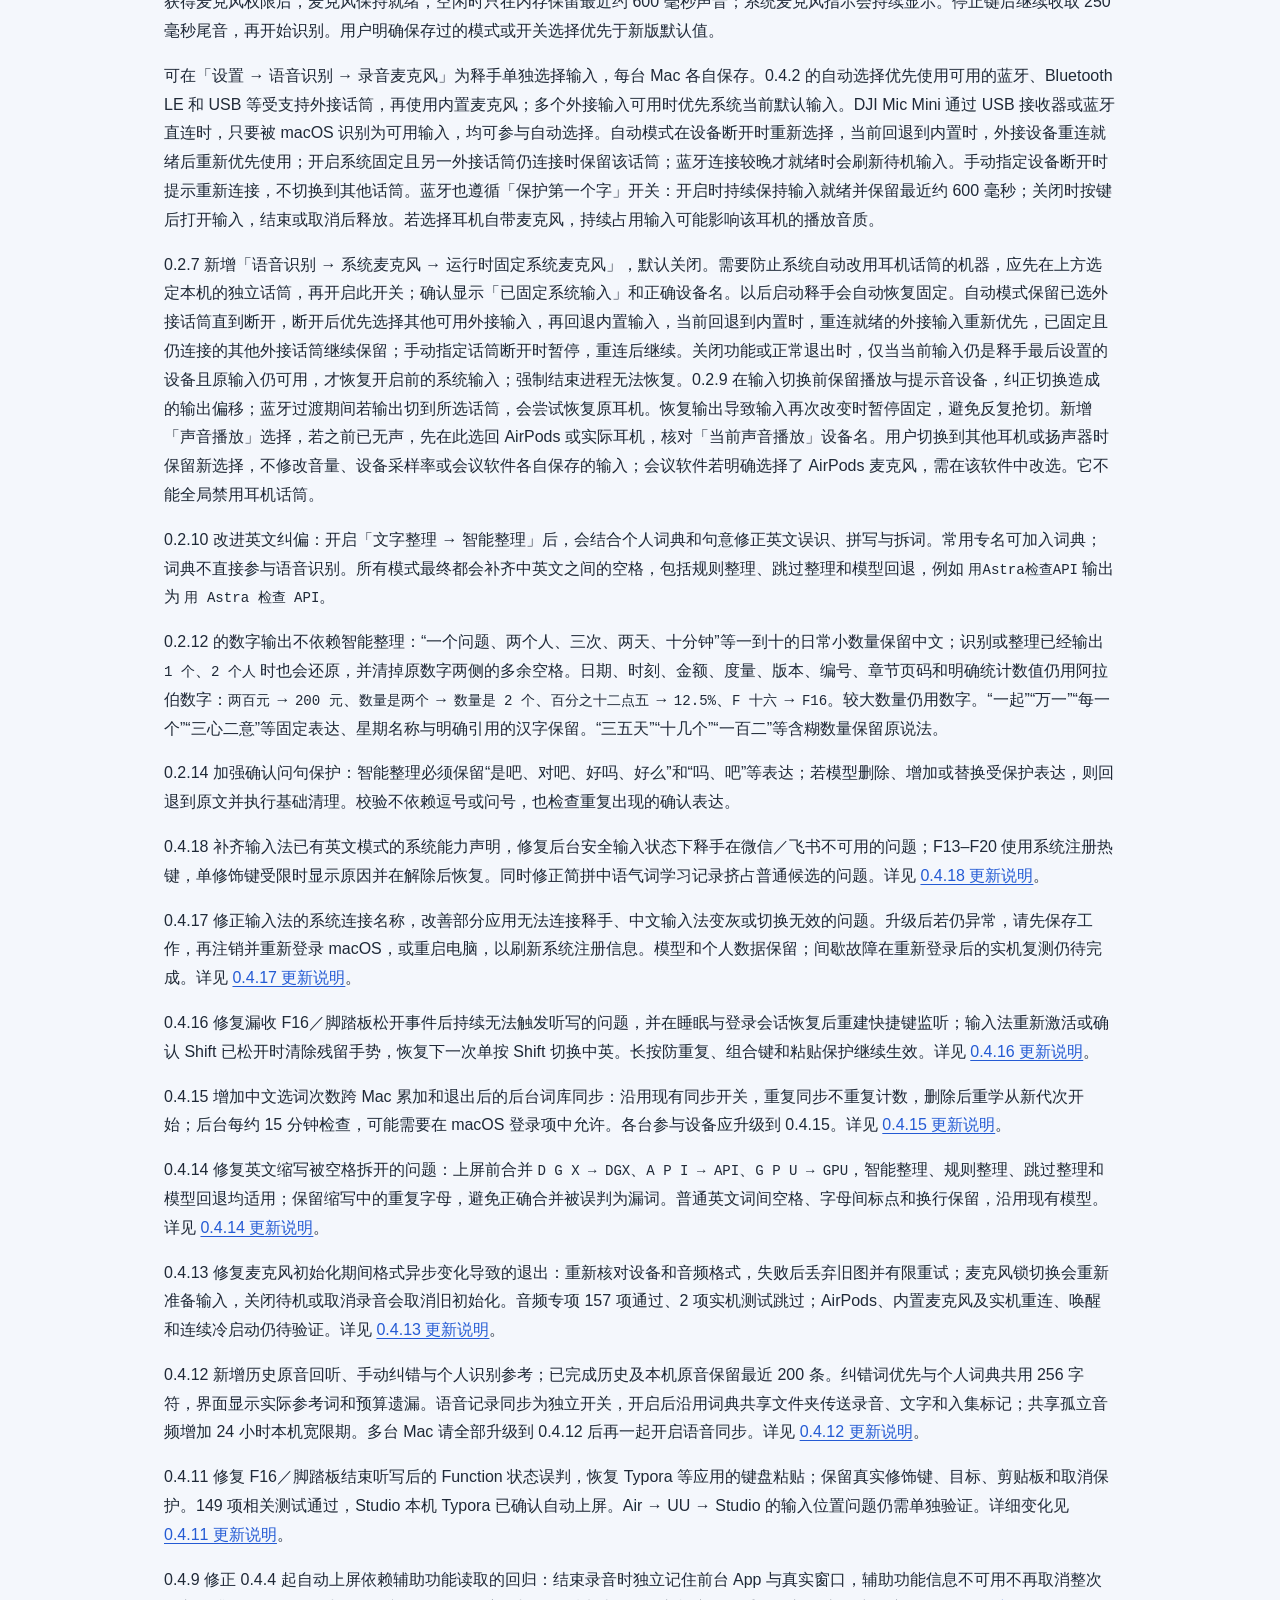
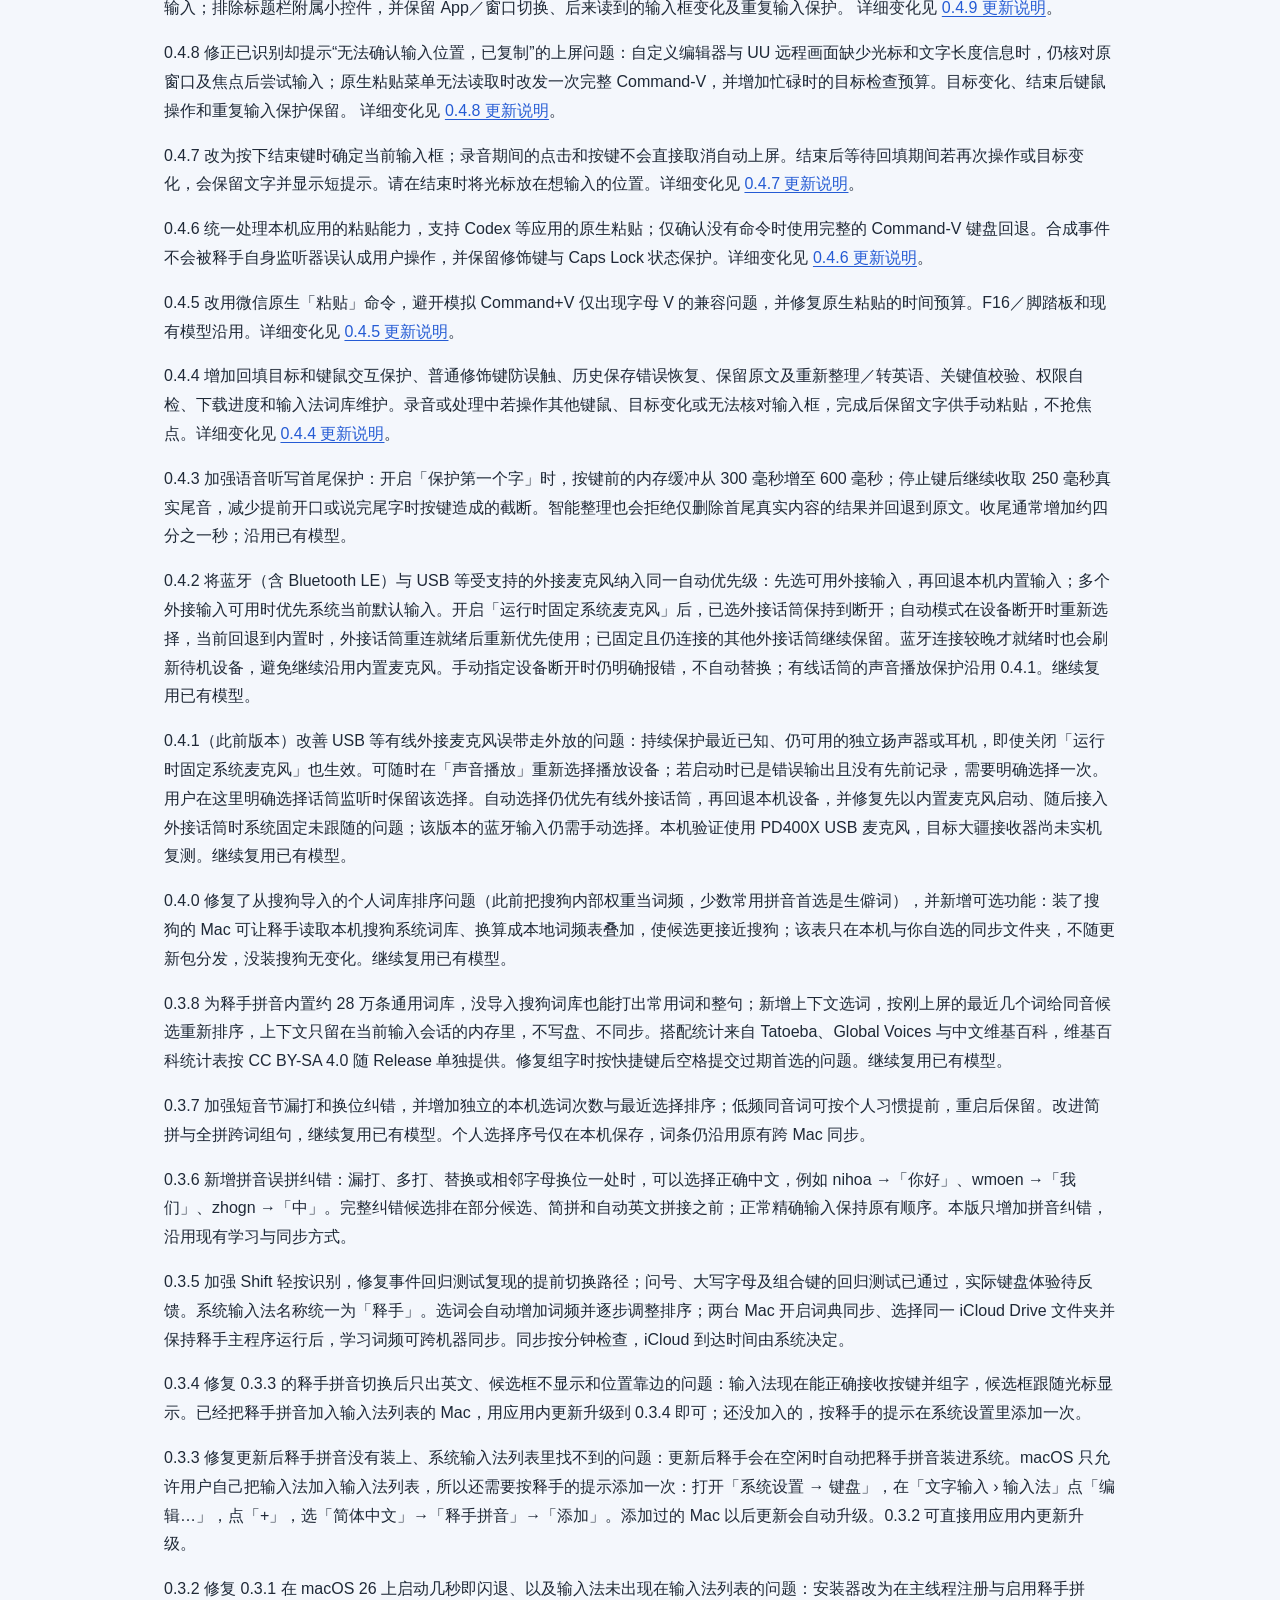
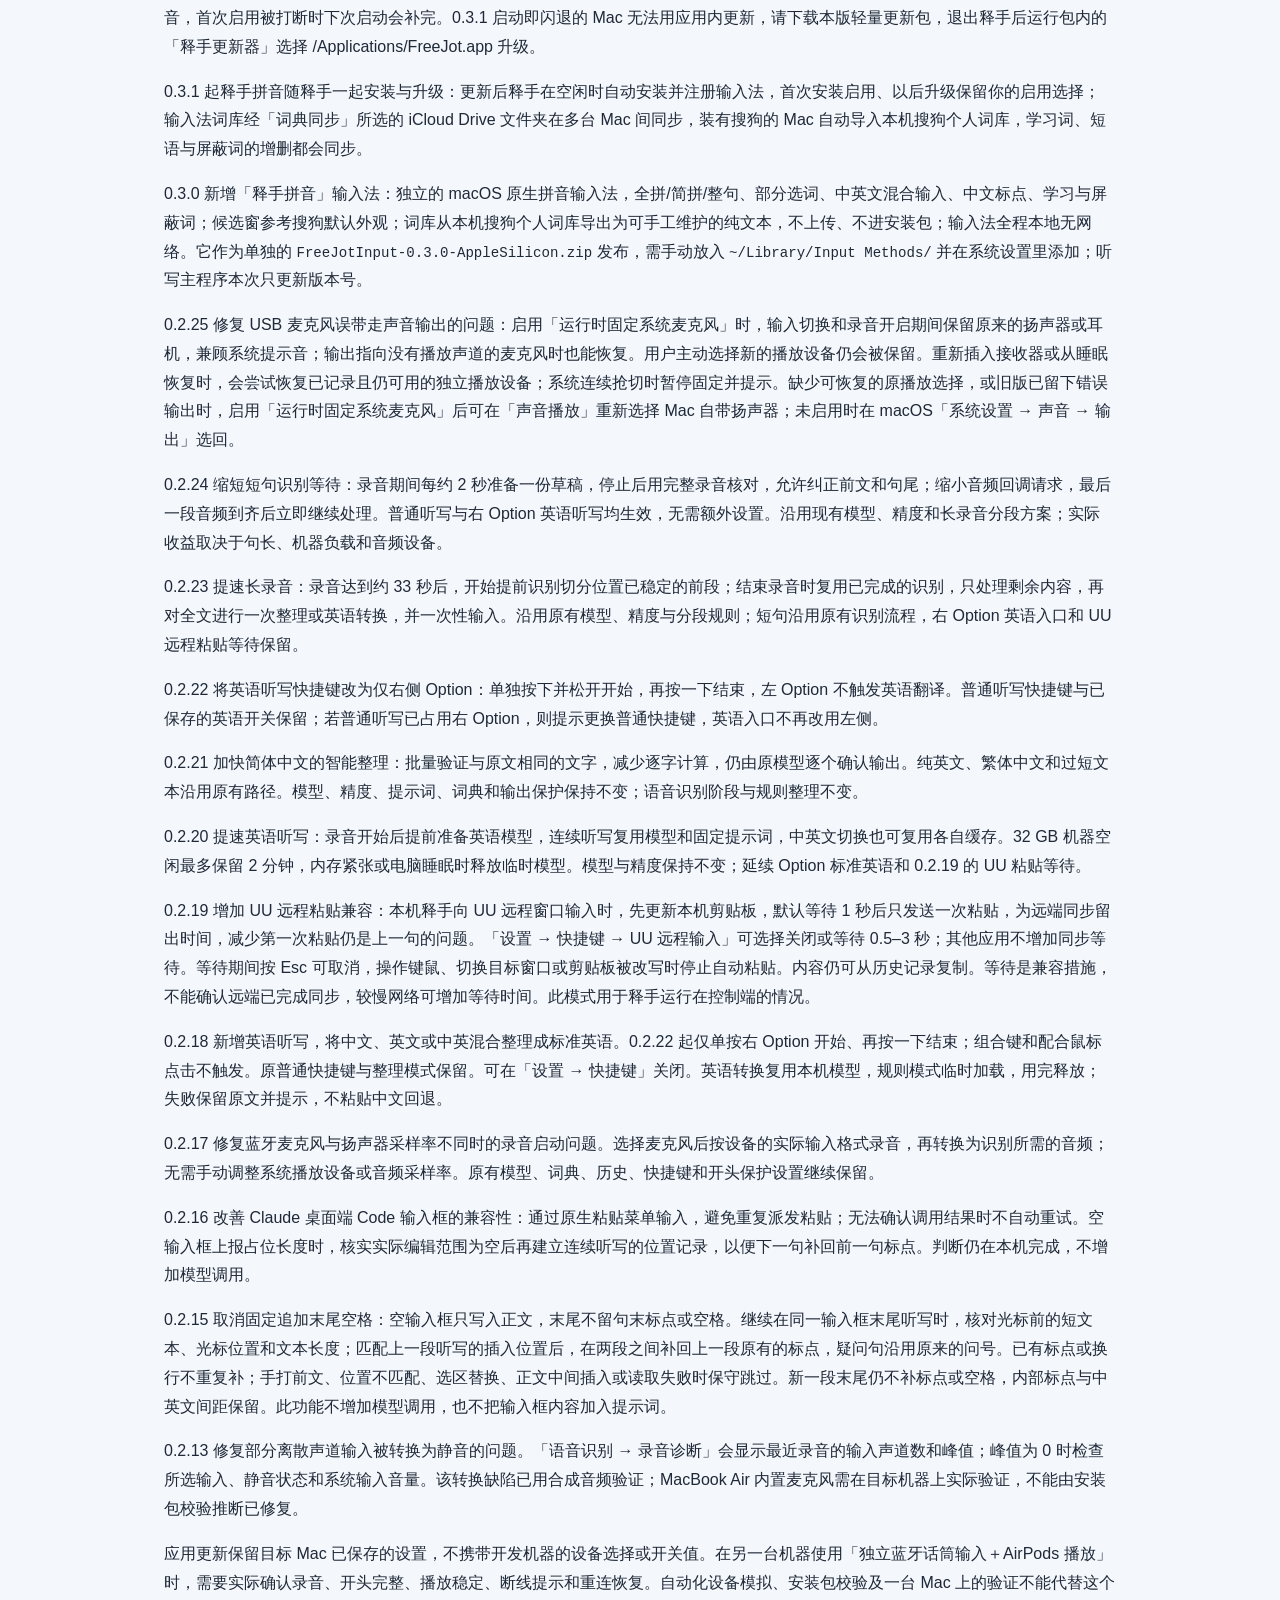
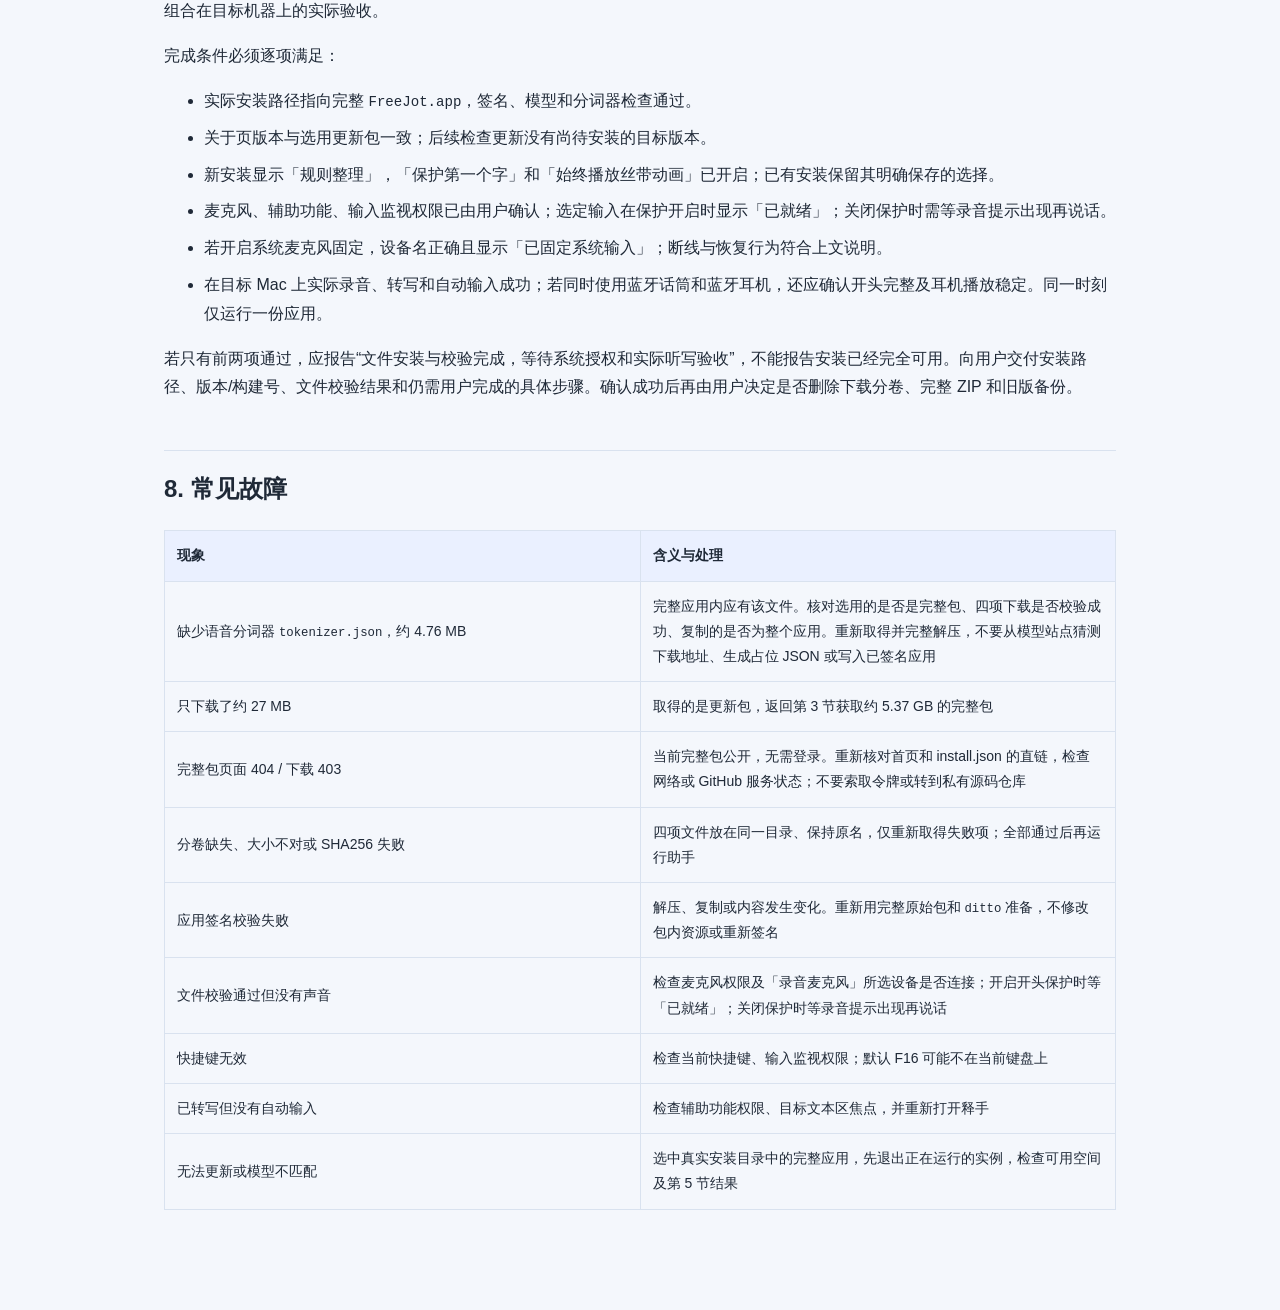
==== commit 953e94b7: "Release FreeJot 0.4.21 interjection ranking, sync safety, and text pipeline hardening" ====
--- a/install.html
+++ b/install.html
@@ -126,7 +126,7 @@
 </ul>
 </nav>
 <h1 id="释手-freejotagent-安装指南">释手 / FreeJot：Agent 安装指南</h1>
-<p>供安装 agent 执行。核验日期：2026-11-19。系统要求：Apple Silicon（M
+<p>供安装 agent 执行。核验日期：2026-11-21。系统要求：Apple Silicon（M
 系列）Mac、macOS 14 或更新版本。首次准备至少留出 20 GB
 可用空间；应用和两个模型约占 6.4 GB。运行和离线安装只需 Mac
 自带工具，无需 Python、Xcode 或 API Key。</p>
@@ -136,7 +136,7 @@
 <code>FreeJot-Update-*.zip</code>
 用于已有完整离线版的升级，不能单独完成首次安装。完整包已带齐 tokenizer
 和两个模型。安装后按第 6 节在应用内更新到当前版本
-<strong>0.4.20</strong>。</p>
+<strong>0.4.21</strong>。</p>
 <ul>
 <li><a href="https://yinsn.github.io/FreeJot-Updates/">Agent
 安装主页</a></li>
@@ -323,22 +323,23 @@
 个模型文件的 SHA256，包括 <strong>4,760,339 字节的语音分词器
 <code>tokenizer.json</code></strong>。这套模型校验适用于完整 0.2.0
 及复用同一组模型的
-0.2.1–0.4.20；未来更换模型时应使用对应发布的配套清单。</p>
+0.2.1–0.4.21；未来更换模型时应使用对应发布的配套清单。</p>
 <p>新装完整包应显示版本 <code>0.2.4</code>、构建号
 <code>20260914-103027</code>。只有校验成功才继续；文件校验不代表麦克风、快捷键和自动输入已验证。</p>
 <h2 id="安装后检查更新旧版用户如何升级">6.
 安装后检查更新；旧版用户如何升级</h2>
 <p><strong>刚装好完整 0.2.4，或原来已装 0.2.2
 及以上版本：</strong>打开「设置 → 关于释手 → 检查更新」，下载并更新到
-<strong>0.4.20 /
-20261118-162910（UTC）</strong>。更新复用本机模型。主窗口、菜单栏和「设置
-→ 输入统计」同时显示今日与累计语音输入字数，累计包含自 0.4.19
-起记录的每一天。已开启 iCloud 统计汇总的 Mac
-会计入当前同步文件夹中已收到的各设备字数。个人词典按字母顺序展示，中文按拼音排列，添加后自动定位到新词。输入法随主应用更新。完成后进入第
-7 节权限与实际验收。若已是同版本或更新版本，无需重复下载安装。</p>
+<strong>0.4.21 /
+20261121-093811（UTC）</strong>。更新复用本机模型。主窗口、菜单栏和「设置
+→
+输入统计」同时显示今日与累计语音输入字数，个人词典按字母顺序展示；0.4.21
+同时修正输入法整句叹词排序、整机迁移后的跨机同步隔离及听写文本与上屏边界保护（开启语音记录同步的多台
+Mac 需一起升级）。输入法随主应用更新。完成后进入第 7
+节权限与实际验收。若已是同版本或更新版本，无需重复下载安装。</p>
 <p><strong>原来已装完整 0.2.0 /
 0.2.1：</strong>这些旧版没有应用内更新入口，按下面步骤手动升级一次，可直接到
-0.4.20，无需逐版安装。</p>
+0.4.21，无需逐版安装。</p>
 <ol type="1">
 <li>从公开更新源下载更新包。agent 应先读取
 <code>app-update.json</code>，选取与 <code>tag_name</code>
@@ -347,9 +348,9 @@
 校验。拒绝未发布、预发布或不匹配的附件；不要仅以
 <code>releases/latest</code> 推测包名。</li>
 <li>当前已核验包为 <a
-href="https://github.com/yinsn/FreeJot-Updates/releases/download/v0.4.20/FreeJot-Update-0.4.20-AppleSilicon.zip">FreeJot-Update-0.4.20-AppleSilicon.zip</a>，大小
-<code>71646743</code> 字节，SHA256 为
-<code>f41af4285f5e901cbe2ce27316b21f514ad95c959bea6dfca34cfbcfb248f77b</code>。未来
+href="https://github.com/yinsn/FreeJot-Updates/releases/download/v0.4.21/FreeJot-Update-0.4.21-AppleSilicon.zip">FreeJot-Update-0.4.21-AppleSilicon.zip</a>，大小
+<code>71938466</code> 字节，SHA256 为
+<code>7977839072d598dd50904d5d2d107177c54c0c15fbfd8d6da6c28ecdb6736782</code>。未来
 feed 版本更高时，使用那次发布的元数据，不沿用这里的摘要。</li>
 <li>用 <code>ditto -x -k</code>
 解压到新的更新文件夹，退出所有释手实例。不要强制终止正在听写的应用。</li>
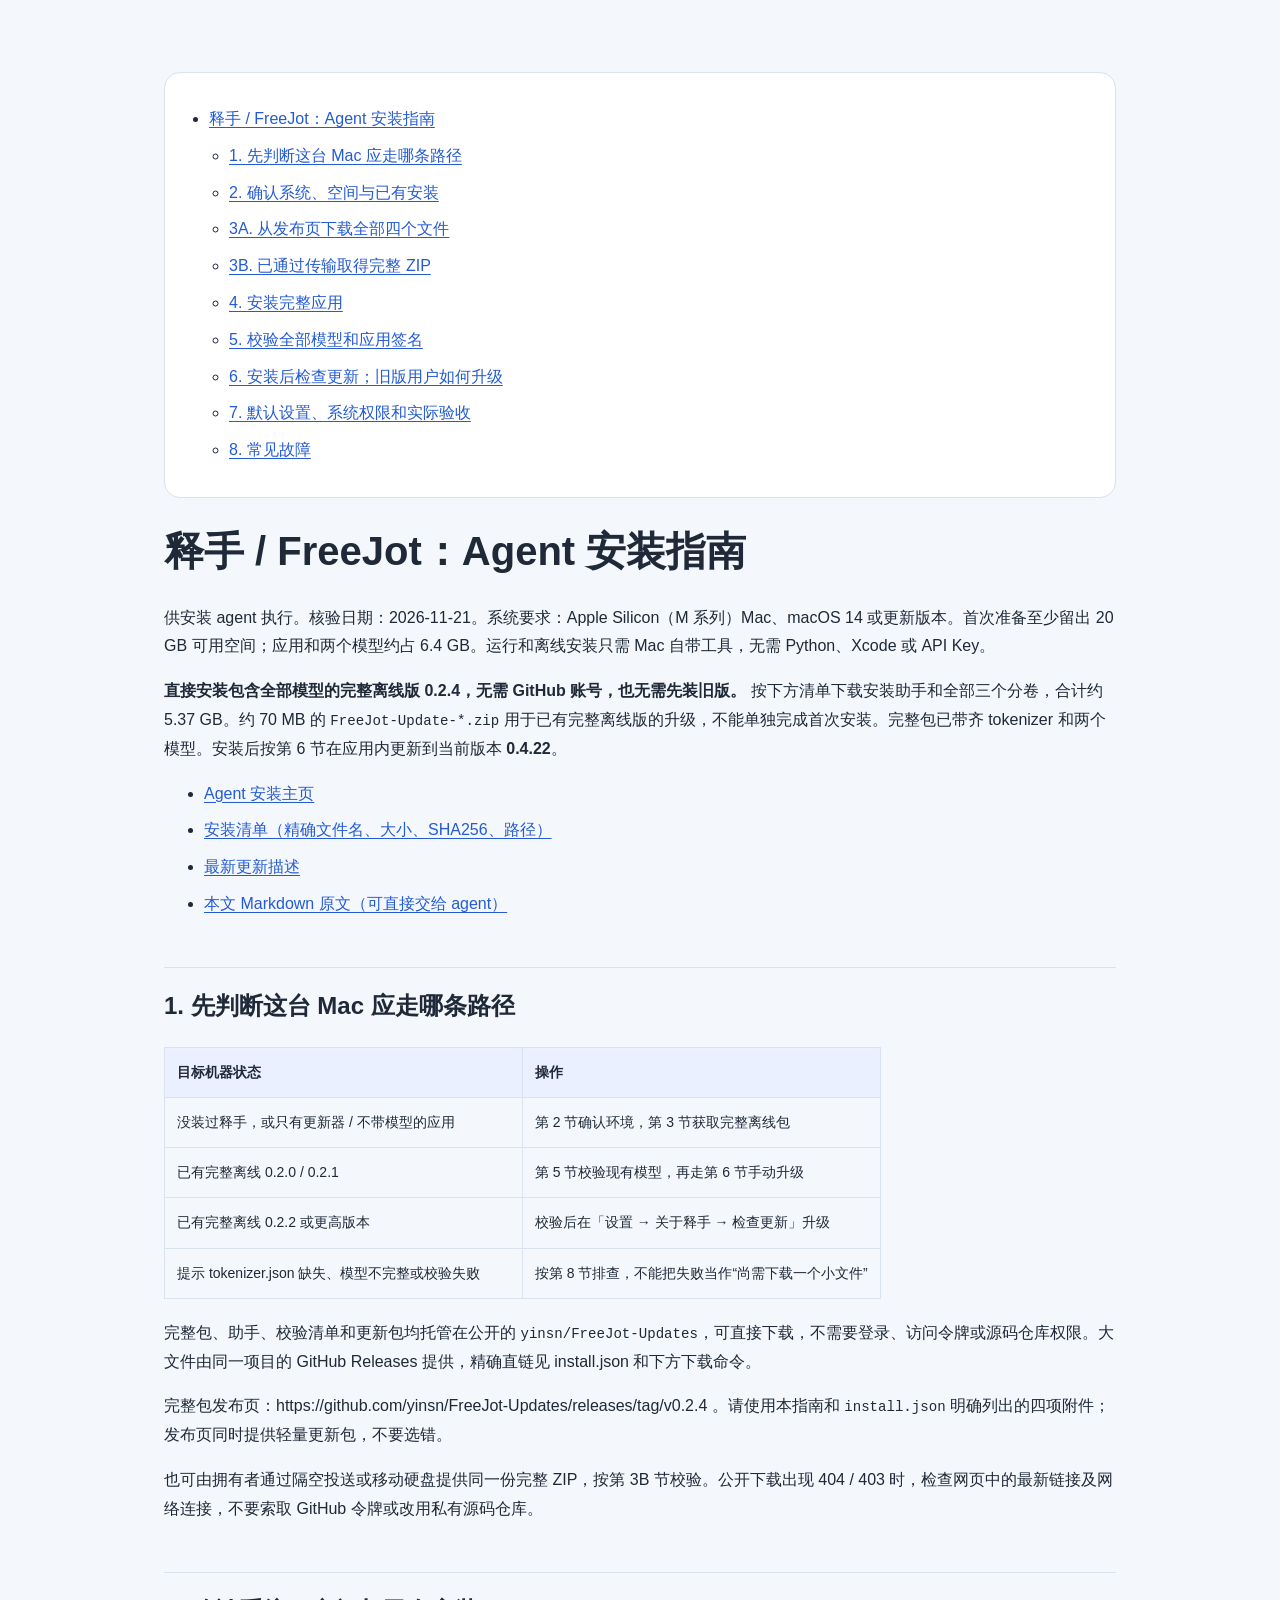
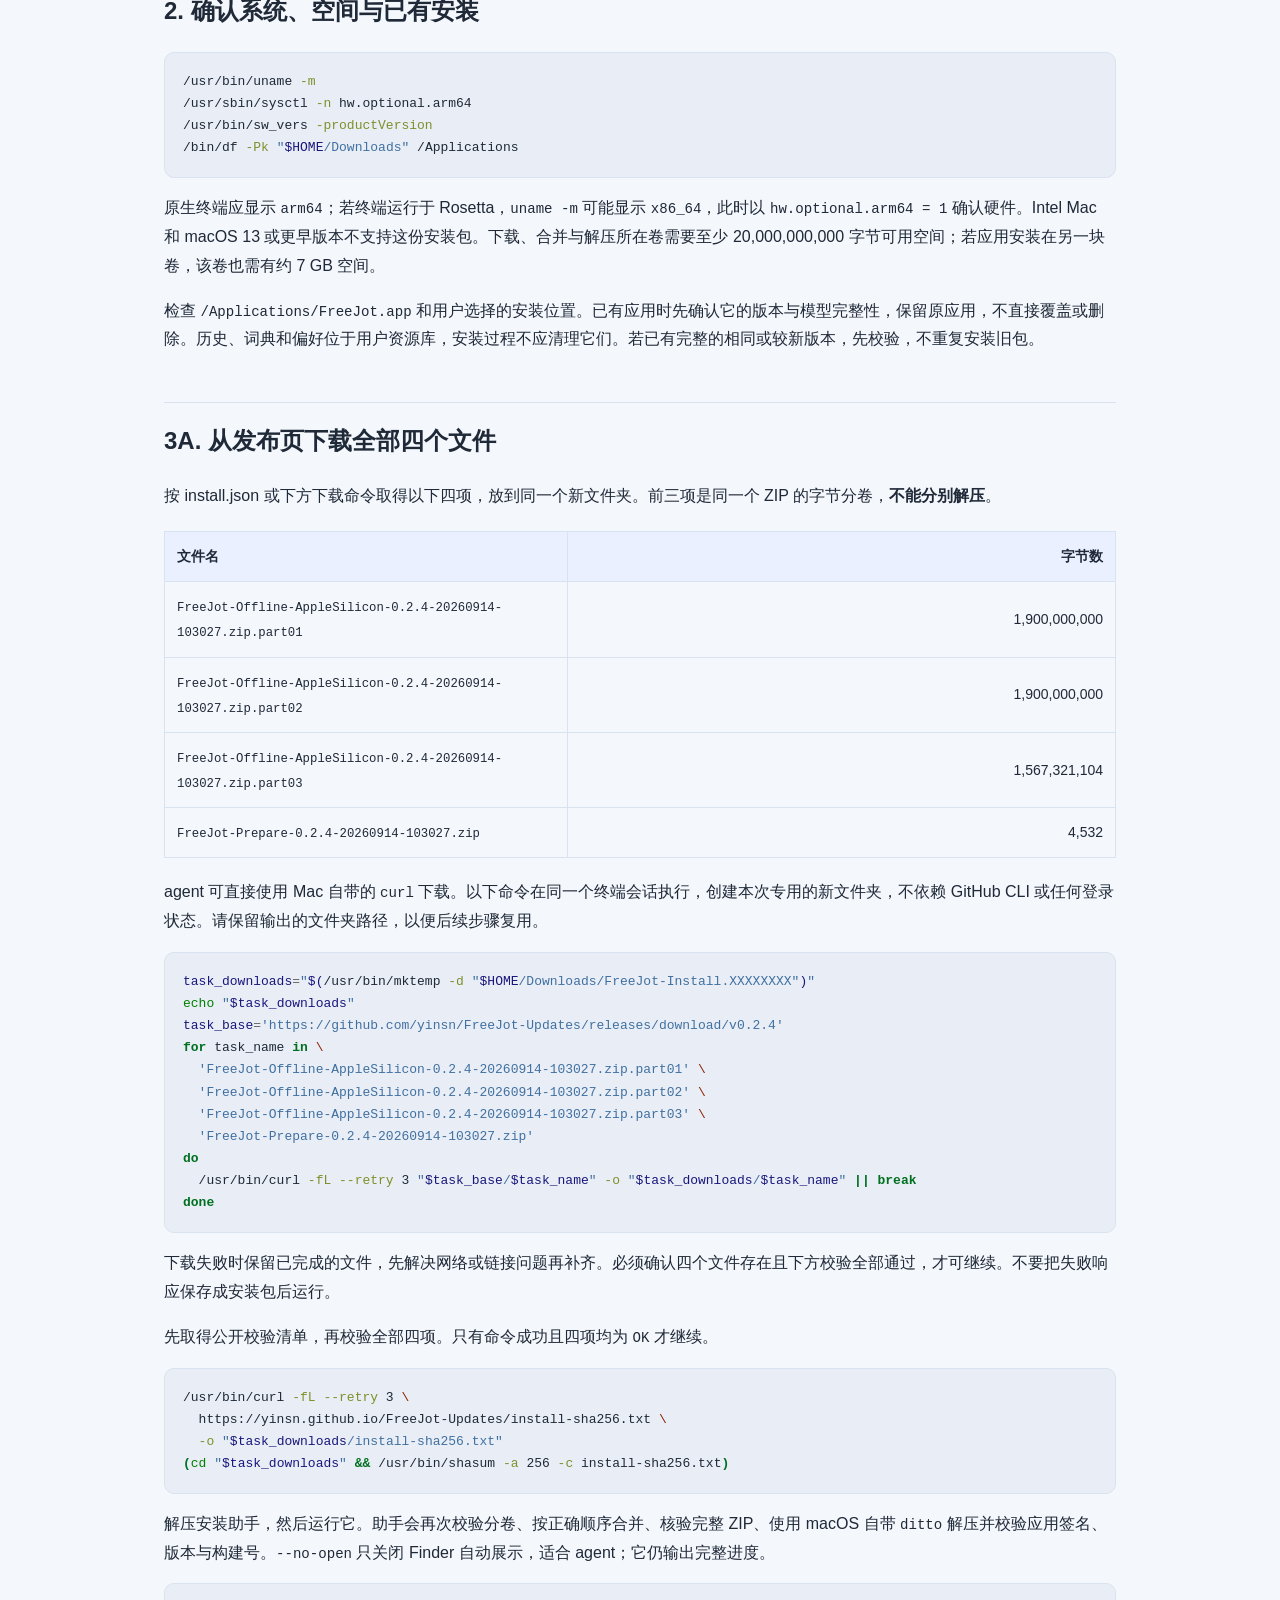
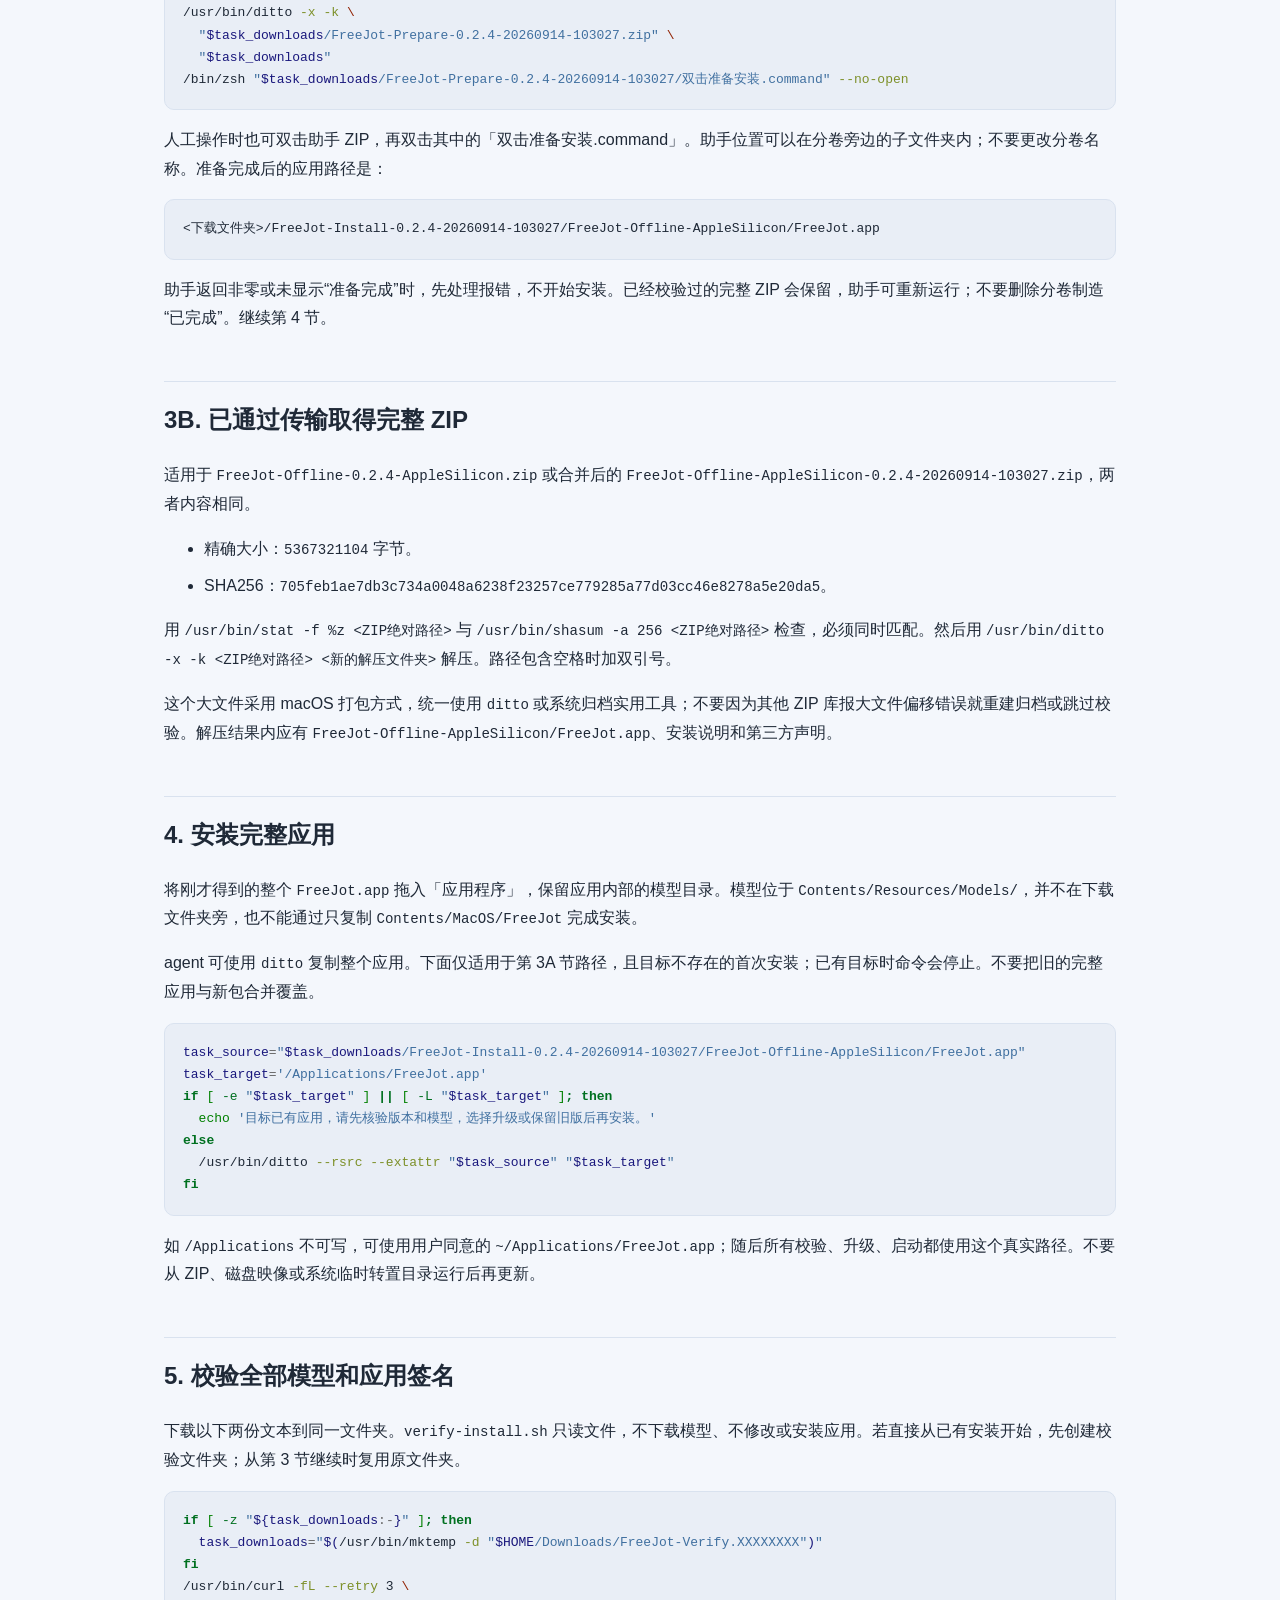
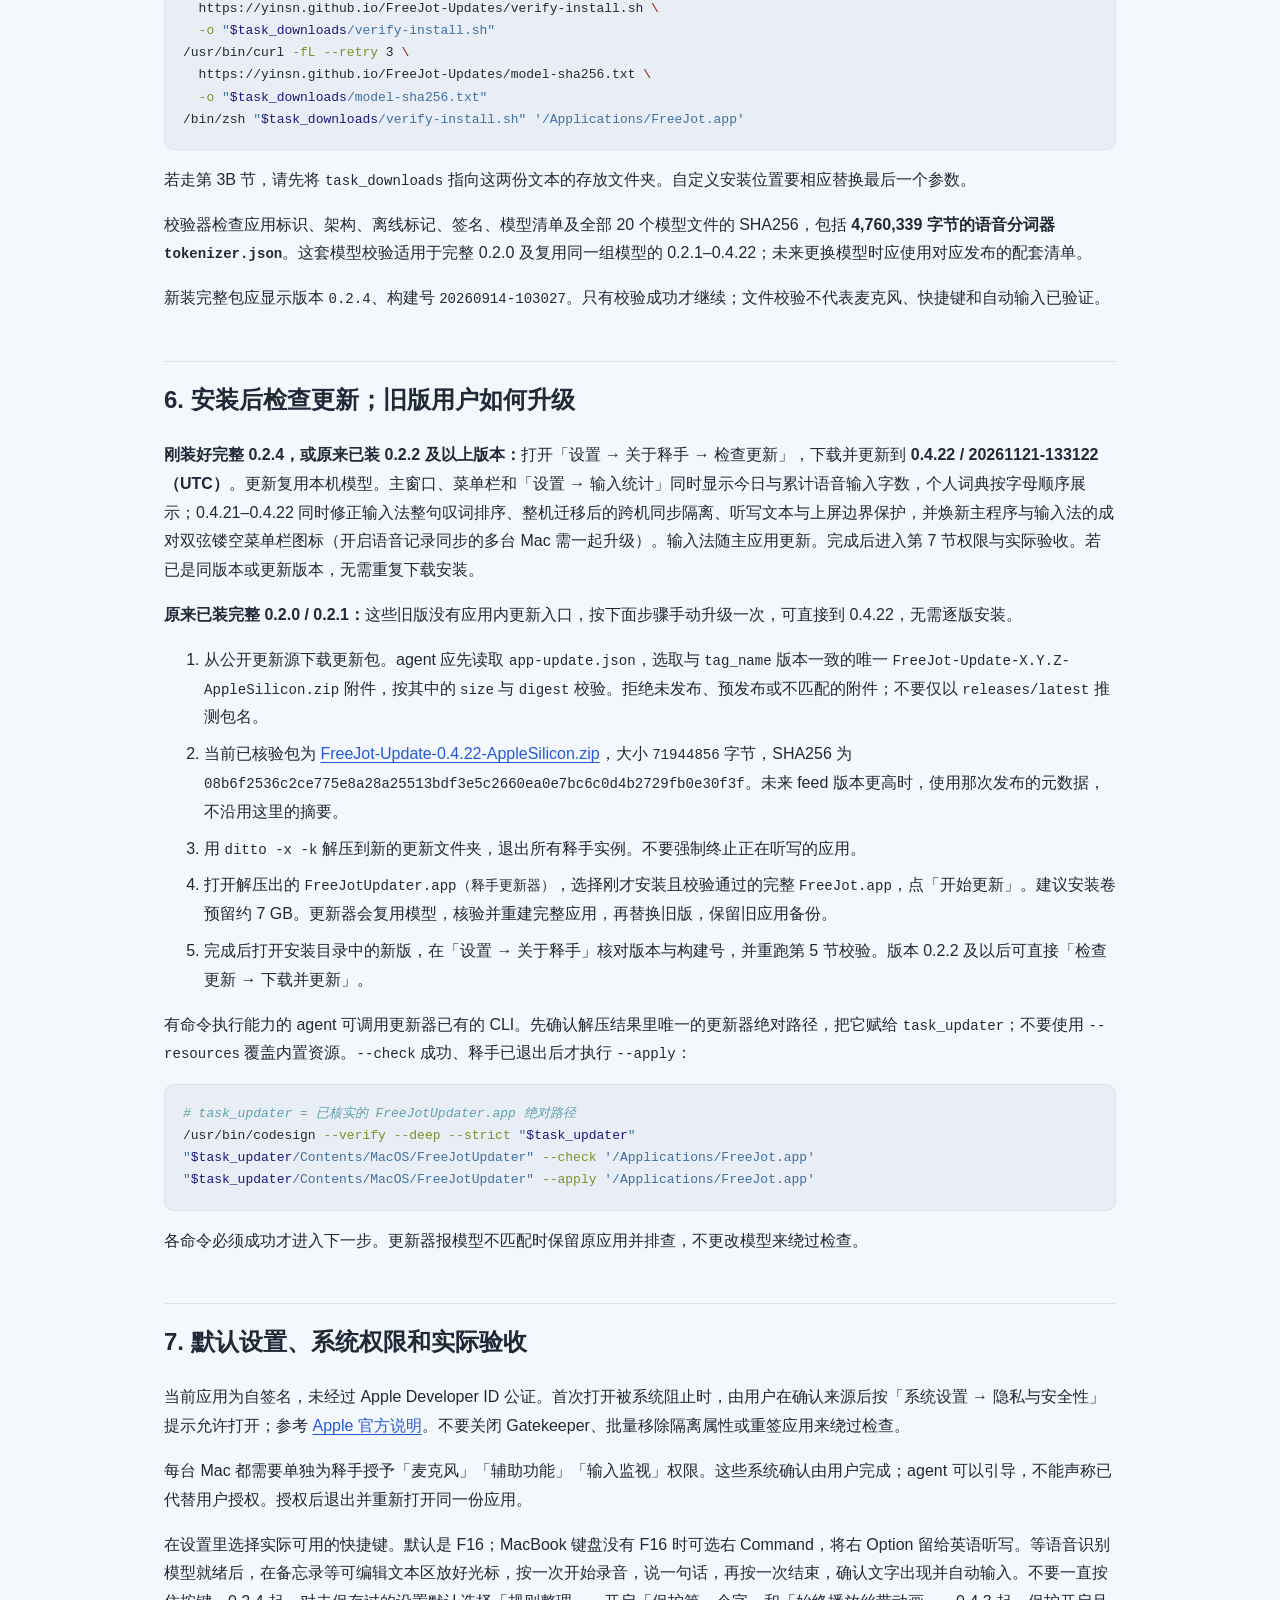
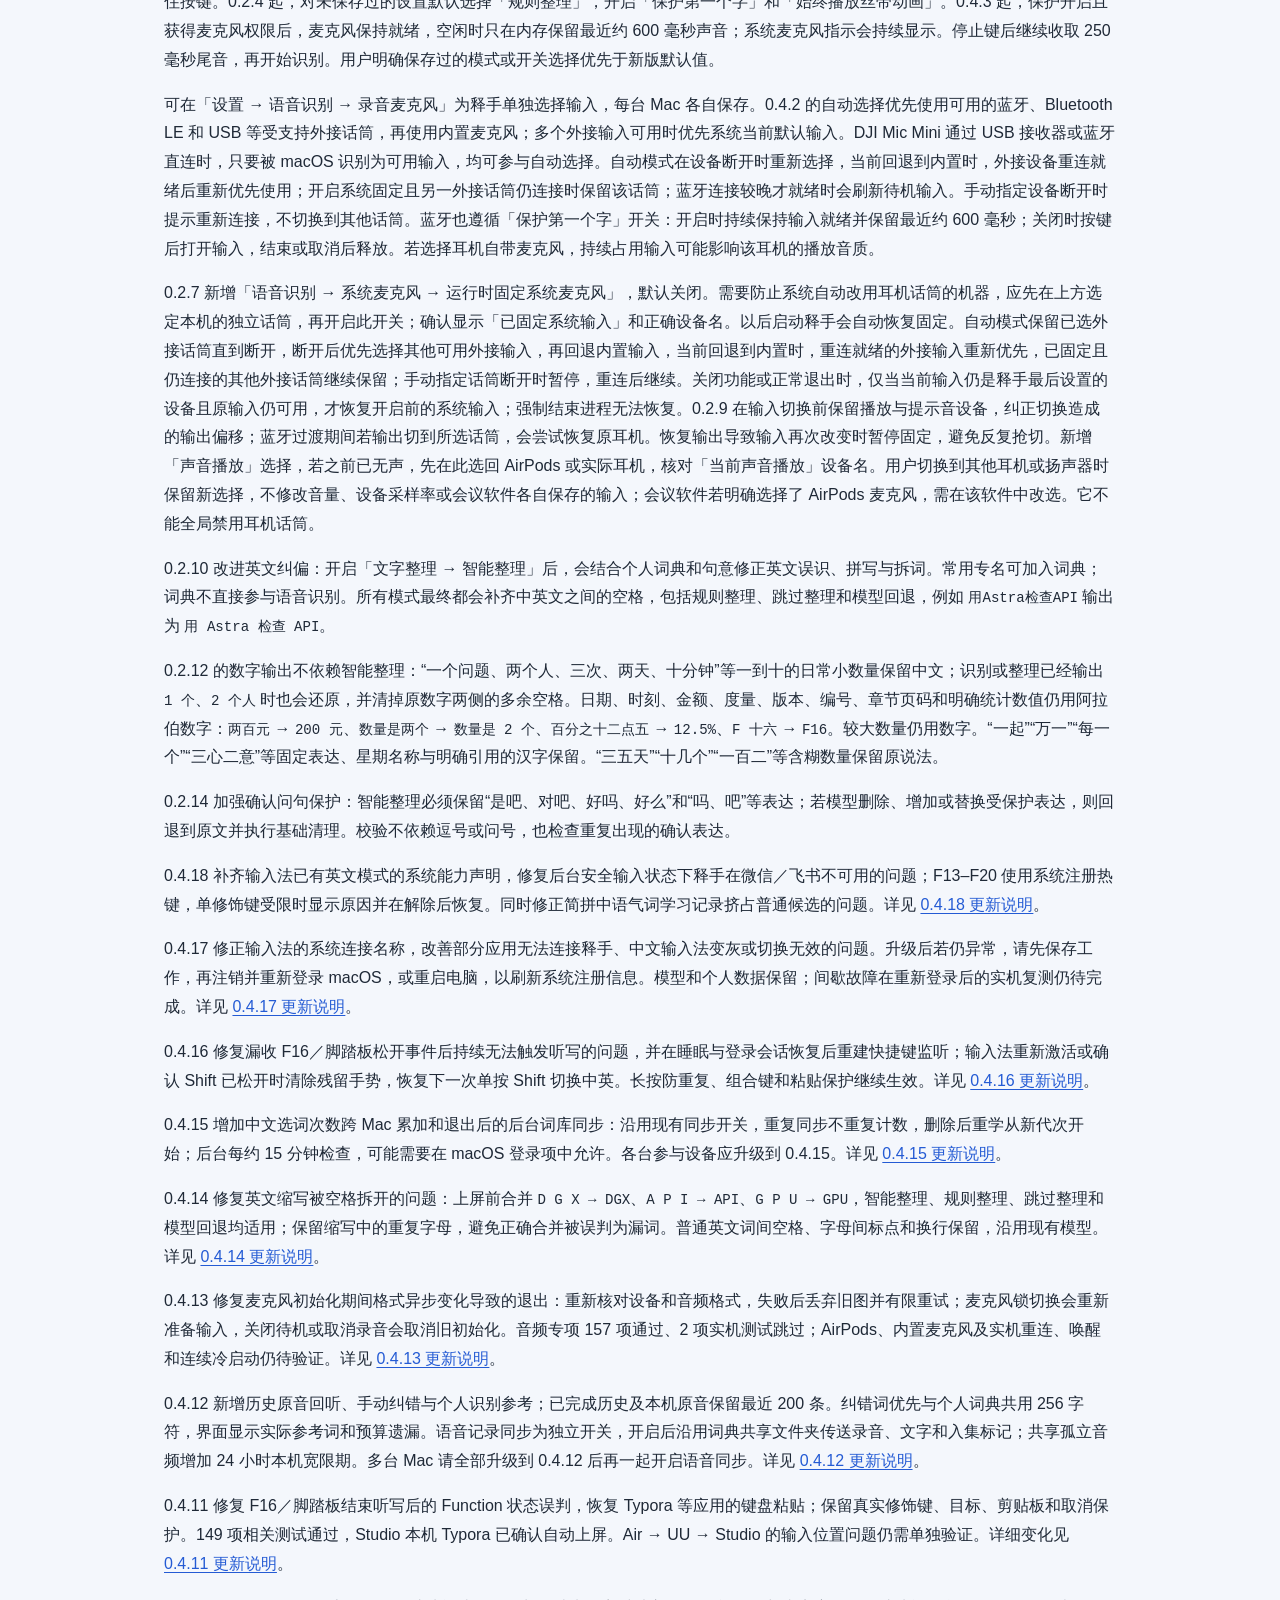
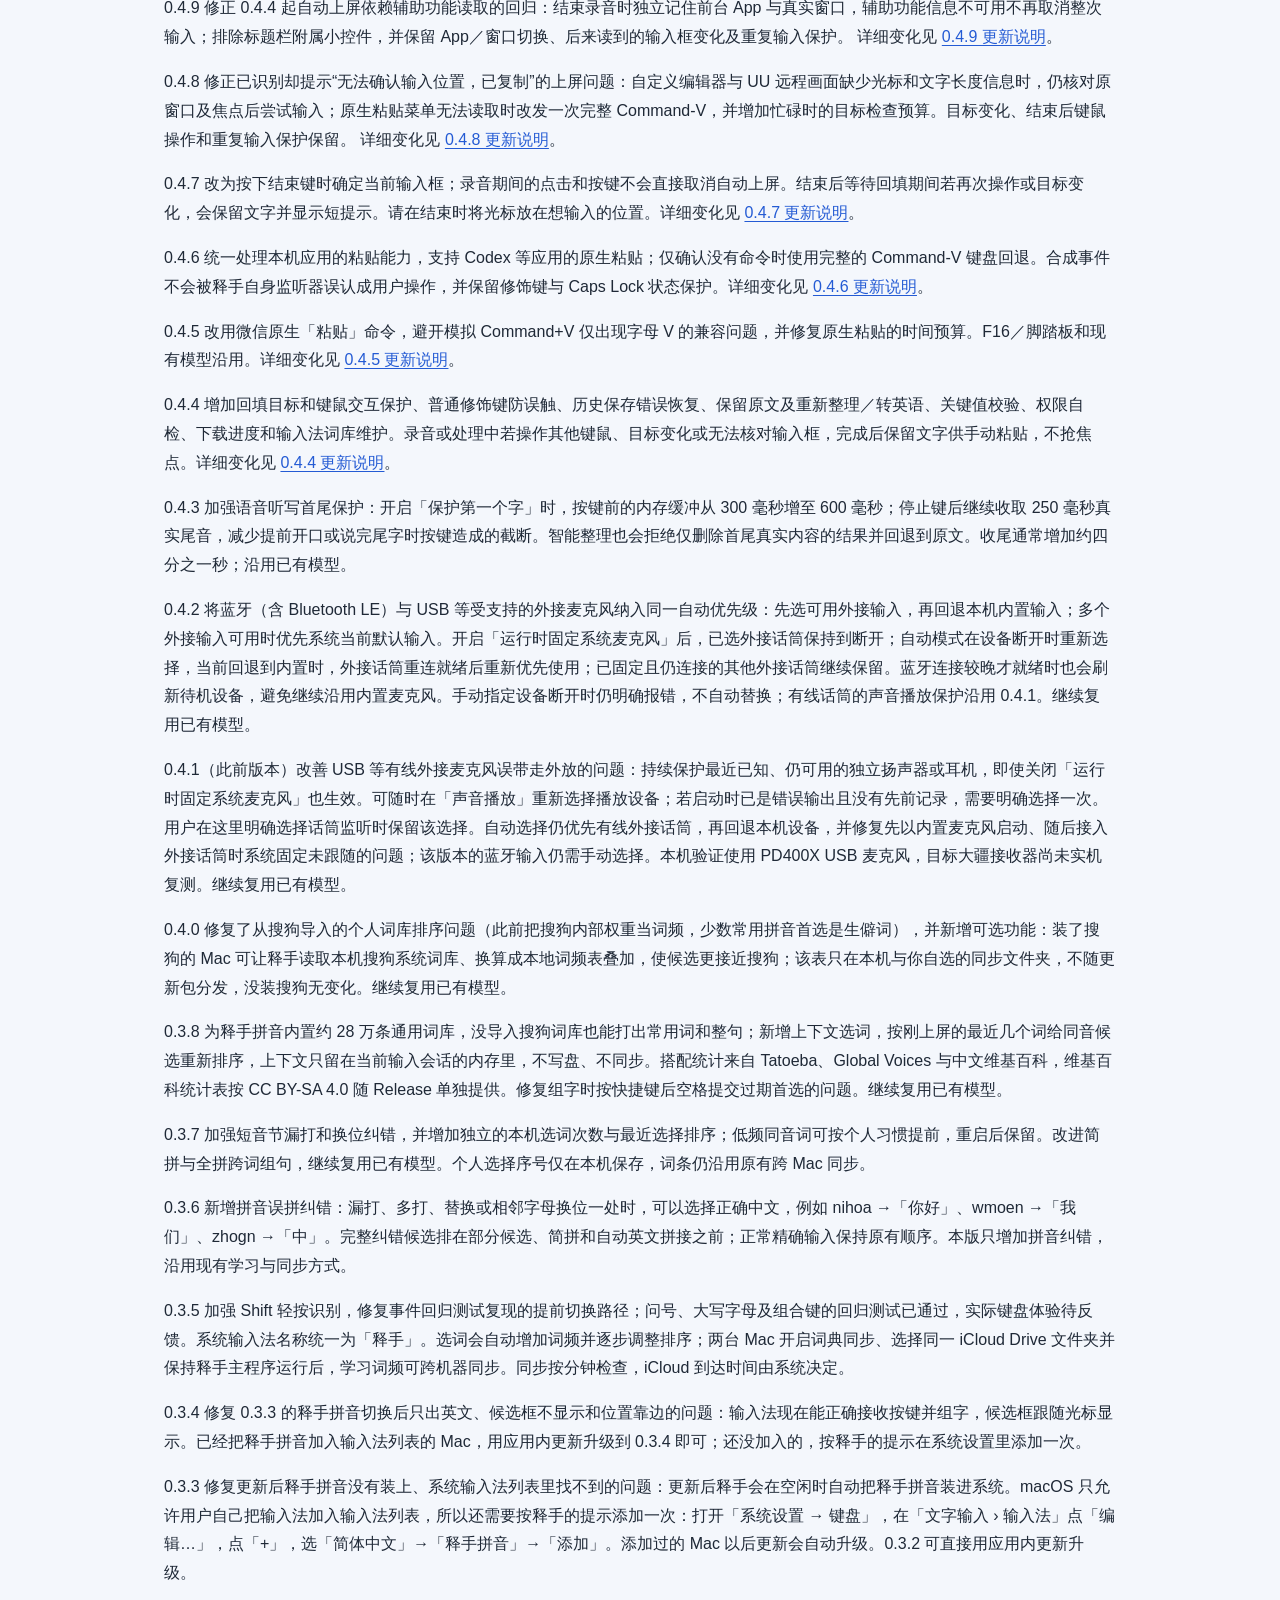
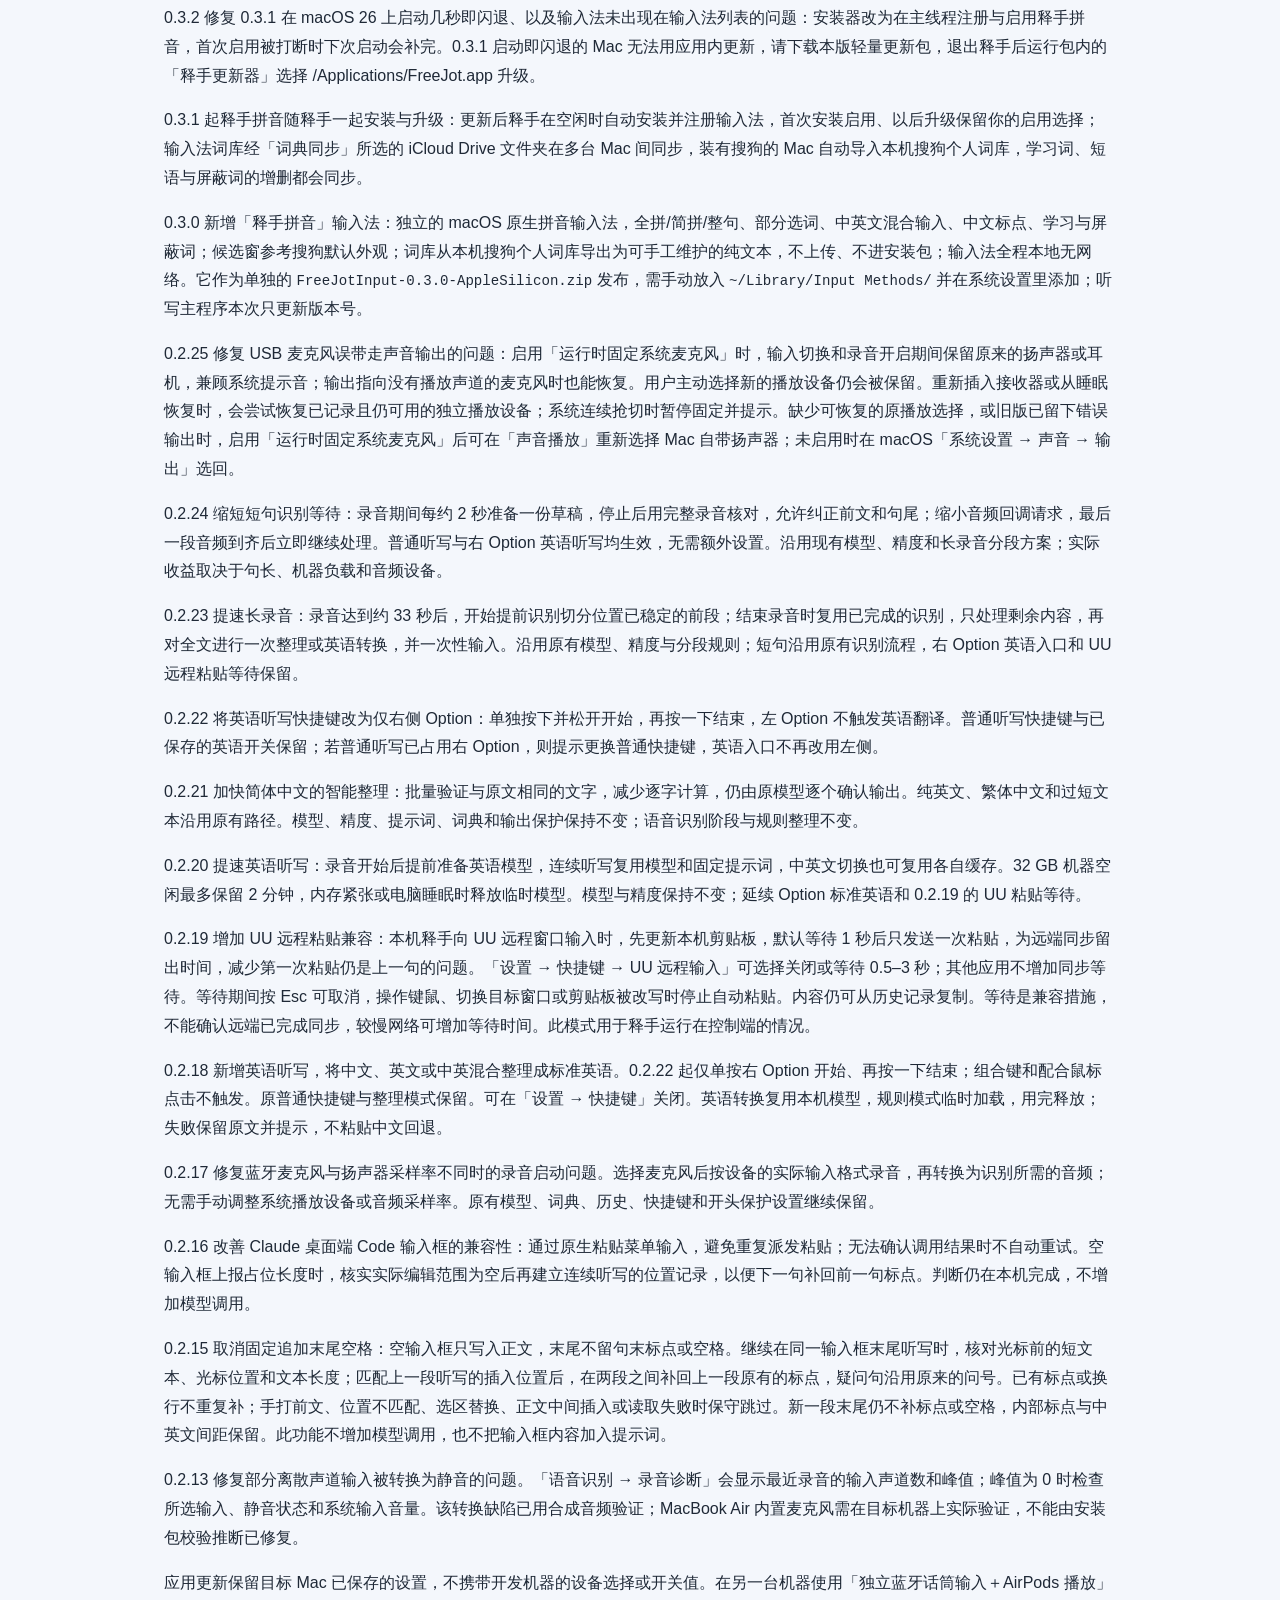
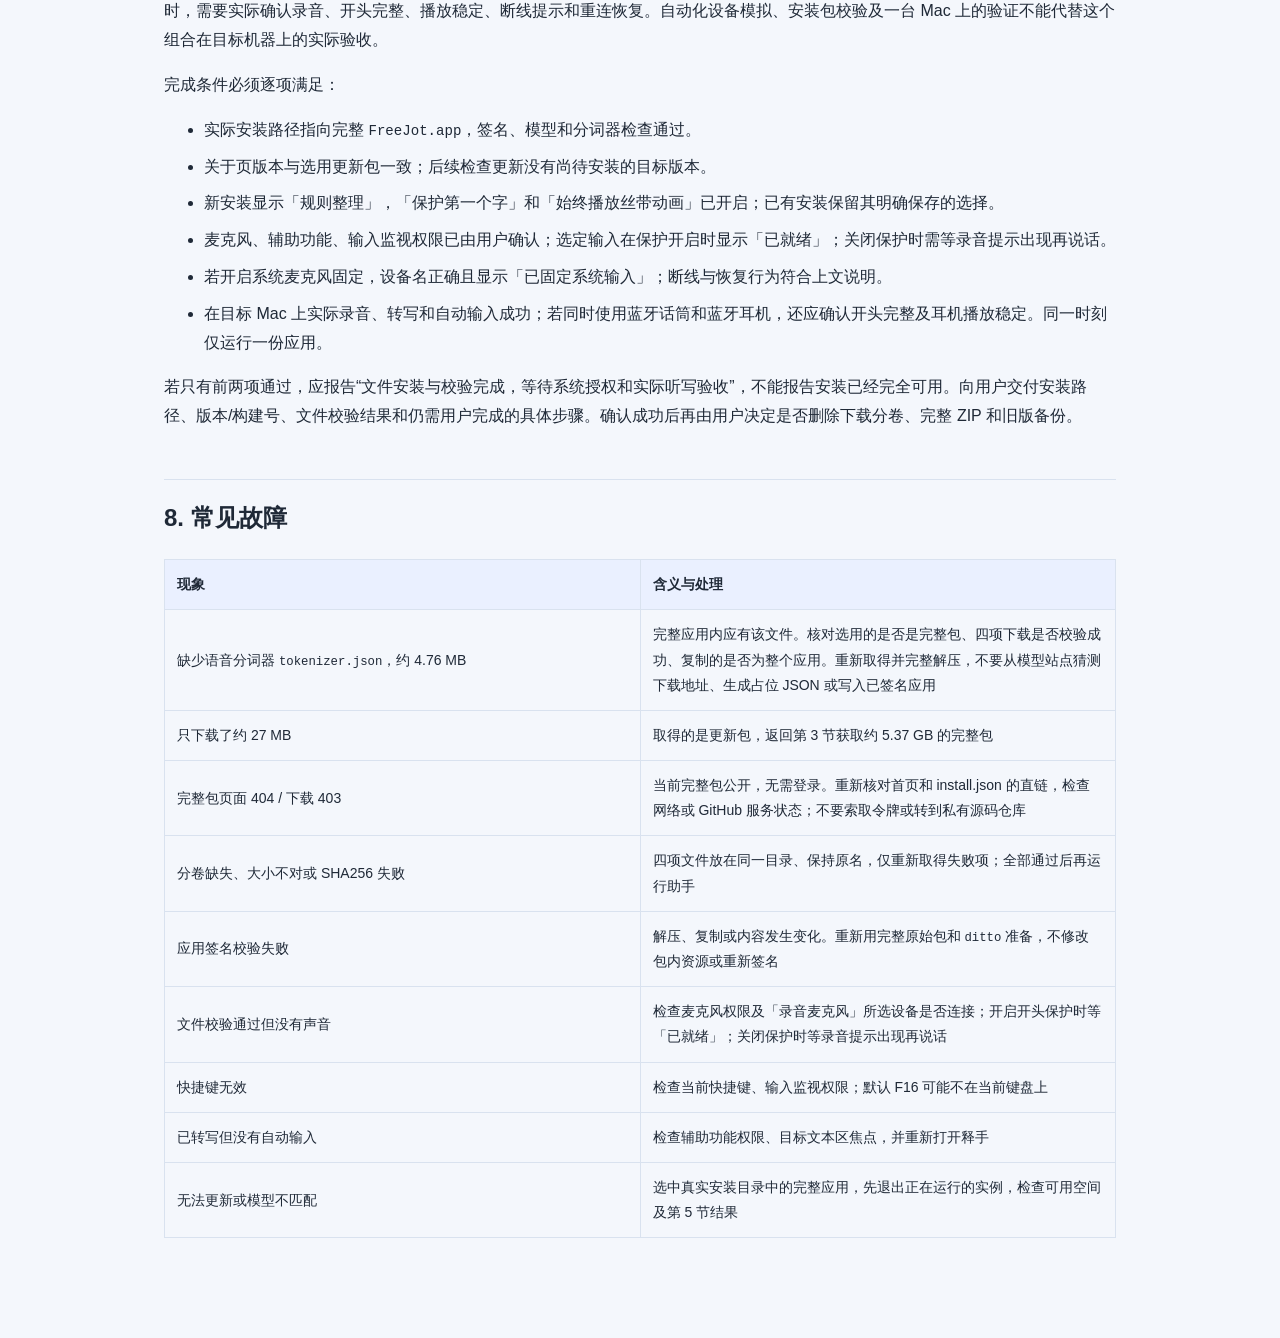
==== commit 5984e74d: "Release FreeJot 0.4.22 paired hollow twin-ribbon menu bar and input method icons" ====
--- a/install.html
+++ b/install.html
@@ -136,7 +136,7 @@
 <code>FreeJot-Update-*.zip</code>
 用于已有完整离线版的升级，不能单独完成首次安装。完整包已带齐 tokenizer
 和两个模型。安装后按第 6 节在应用内更新到当前版本
-<strong>0.4.21</strong>。</p>
+<strong>0.4.22</strong>。</p>
 <ul>
 <li><a href="https://yinsn.github.io/FreeJot-Updates/">Agent
 安装主页</a></li>
@@ -323,23 +323,23 @@
 个模型文件的 SHA256，包括 <strong>4,760,339 字节的语音分词器
 <code>tokenizer.json</code></strong>。这套模型校验适用于完整 0.2.0
 及复用同一组模型的
-0.2.1–0.4.21；未来更换模型时应使用对应发布的配套清单。</p>
+0.2.1–0.4.22；未来更换模型时应使用对应发布的配套清单。</p>
 <p>新装完整包应显示版本 <code>0.2.4</code>、构建号
 <code>20260914-103027</code>。只有校验成功才继续；文件校验不代表麦克风、快捷键和自动输入已验证。</p>
 <h2 id="安装后检查更新旧版用户如何升级">6.
 安装后检查更新；旧版用户如何升级</h2>
 <p><strong>刚装好完整 0.2.4，或原来已装 0.2.2
 及以上版本：</strong>打开「设置 → 关于释手 → 检查更新」，下载并更新到
-<strong>0.4.21 /
-20261121-093811（UTC）</strong>。更新复用本机模型。主窗口、菜单栏和「设置
+<strong>0.4.22 /
+20261121-133122（UTC）</strong>。更新复用本机模型。主窗口、菜单栏和「设置
 →
-输入统计」同时显示今日与累计语音输入字数，个人词典按字母顺序展示；0.4.21
-同时修正输入法整句叹词排序、整机迁移后的跨机同步隔离及听写文本与上屏边界保护（开启语音记录同步的多台
+输入统计」同时显示今日与累计语音输入字数，个人词典按字母顺序展示；0.4.21–0.4.22
+同时修正输入法整句叹词排序、整机迁移后的跨机同步隔离、听写文本与上屏边界保护，并焕新主程序与输入法的成对双弦镂空菜单栏图标（开启语音记录同步的多台
 Mac 需一起升级）。输入法随主应用更新。完成后进入第 7
 节权限与实际验收。若已是同版本或更新版本，无需重复下载安装。</p>
 <p><strong>原来已装完整 0.2.0 /
 0.2.1：</strong>这些旧版没有应用内更新入口，按下面步骤手动升级一次，可直接到
-0.4.21，无需逐版安装。</p>
+0.4.22，无需逐版安装。</p>
 <ol type="1">
 <li>从公开更新源下载更新包。agent 应先读取
 <code>app-update.json</code>，选取与 <code>tag_name</code>
@@ -348,9 +348,9 @@
 校验。拒绝未发布、预发布或不匹配的附件；不要仅以
 <code>releases/latest</code> 推测包名。</li>
 <li>当前已核验包为 <a
-href="https://github.com/yinsn/FreeJot-Updates/releases/download/v0.4.21/FreeJot-Update-0.4.21-AppleSilicon.zip">FreeJot-Update-0.4.21-AppleSilicon.zip</a>，大小
-<code>71938466</code> 字节，SHA256 为
-<code>7977839072d598dd50904d5d2d107177c54c0c15fbfd8d6da6c28ecdb6736782</code>。未来
+href="https://github.com/yinsn/FreeJot-Updates/releases/download/v0.4.22/FreeJot-Update-0.4.22-AppleSilicon.zip">FreeJot-Update-0.4.22-AppleSilicon.zip</a>，大小
+<code>71944856</code> 字节，SHA256 为
+<code>08b6f2536c2ce775e8a28a25513bdf3e5c2660ea0e7bc6c0d4b2729fb0e30f3f</code>。未来
 feed 版本更高时，使用那次发布的元数据，不沿用这里的摘要。</li>
 <li>用 <code>ditto -x -k</code>
 解压到新的更新文件夹，退出所有释手实例。不要强制终止正在听写的应用。</li>
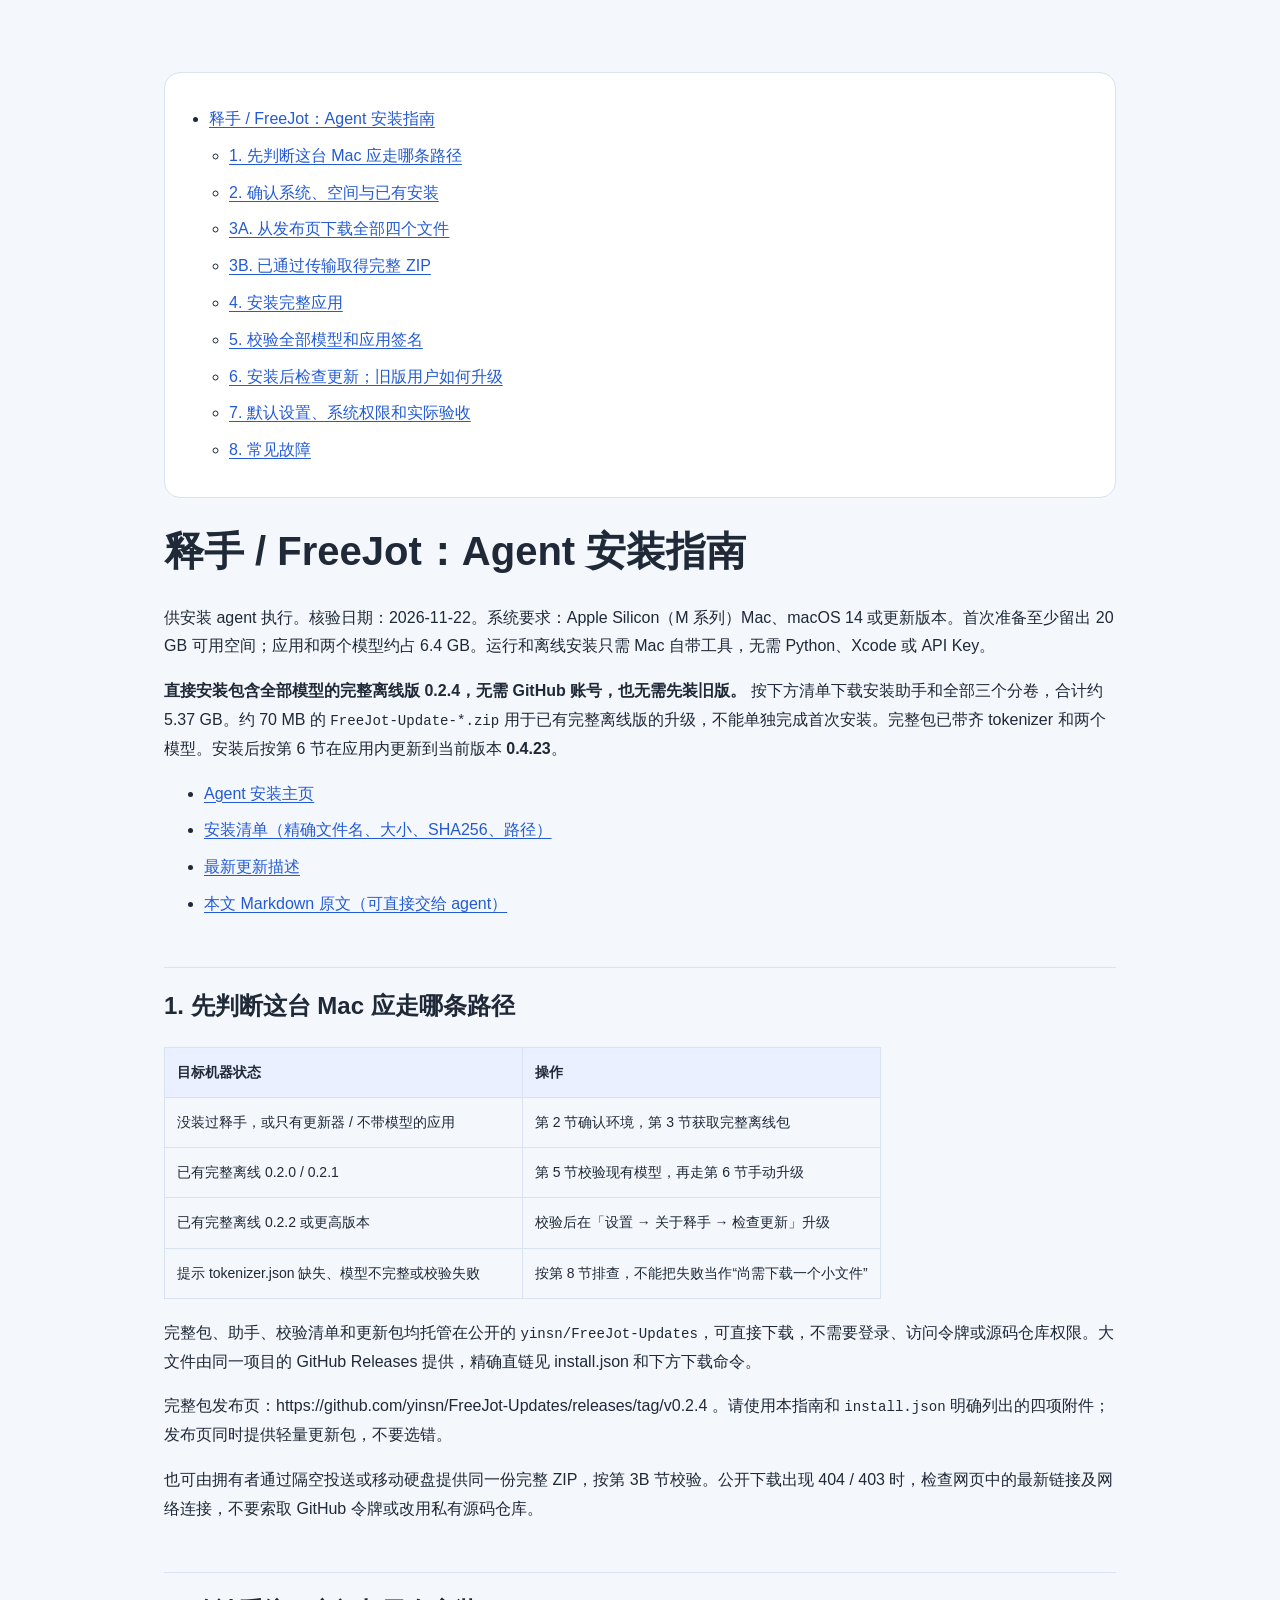
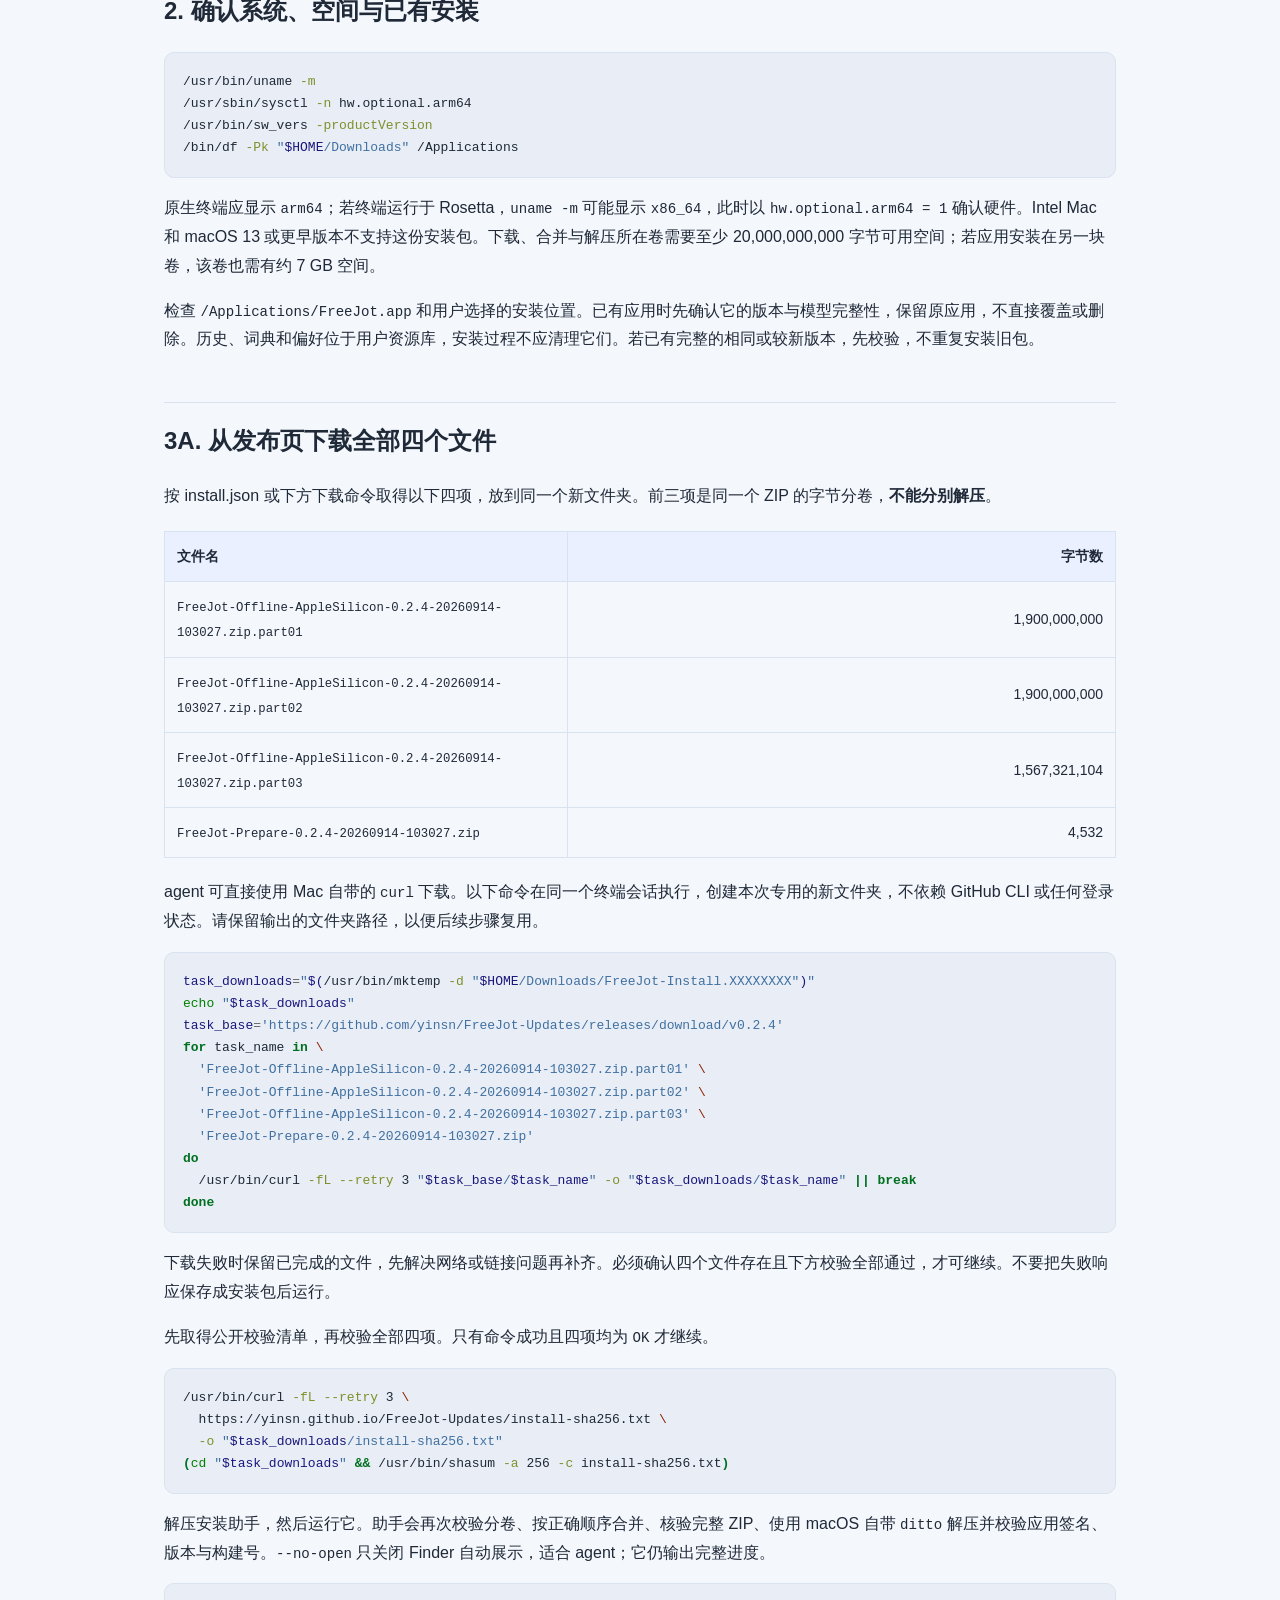
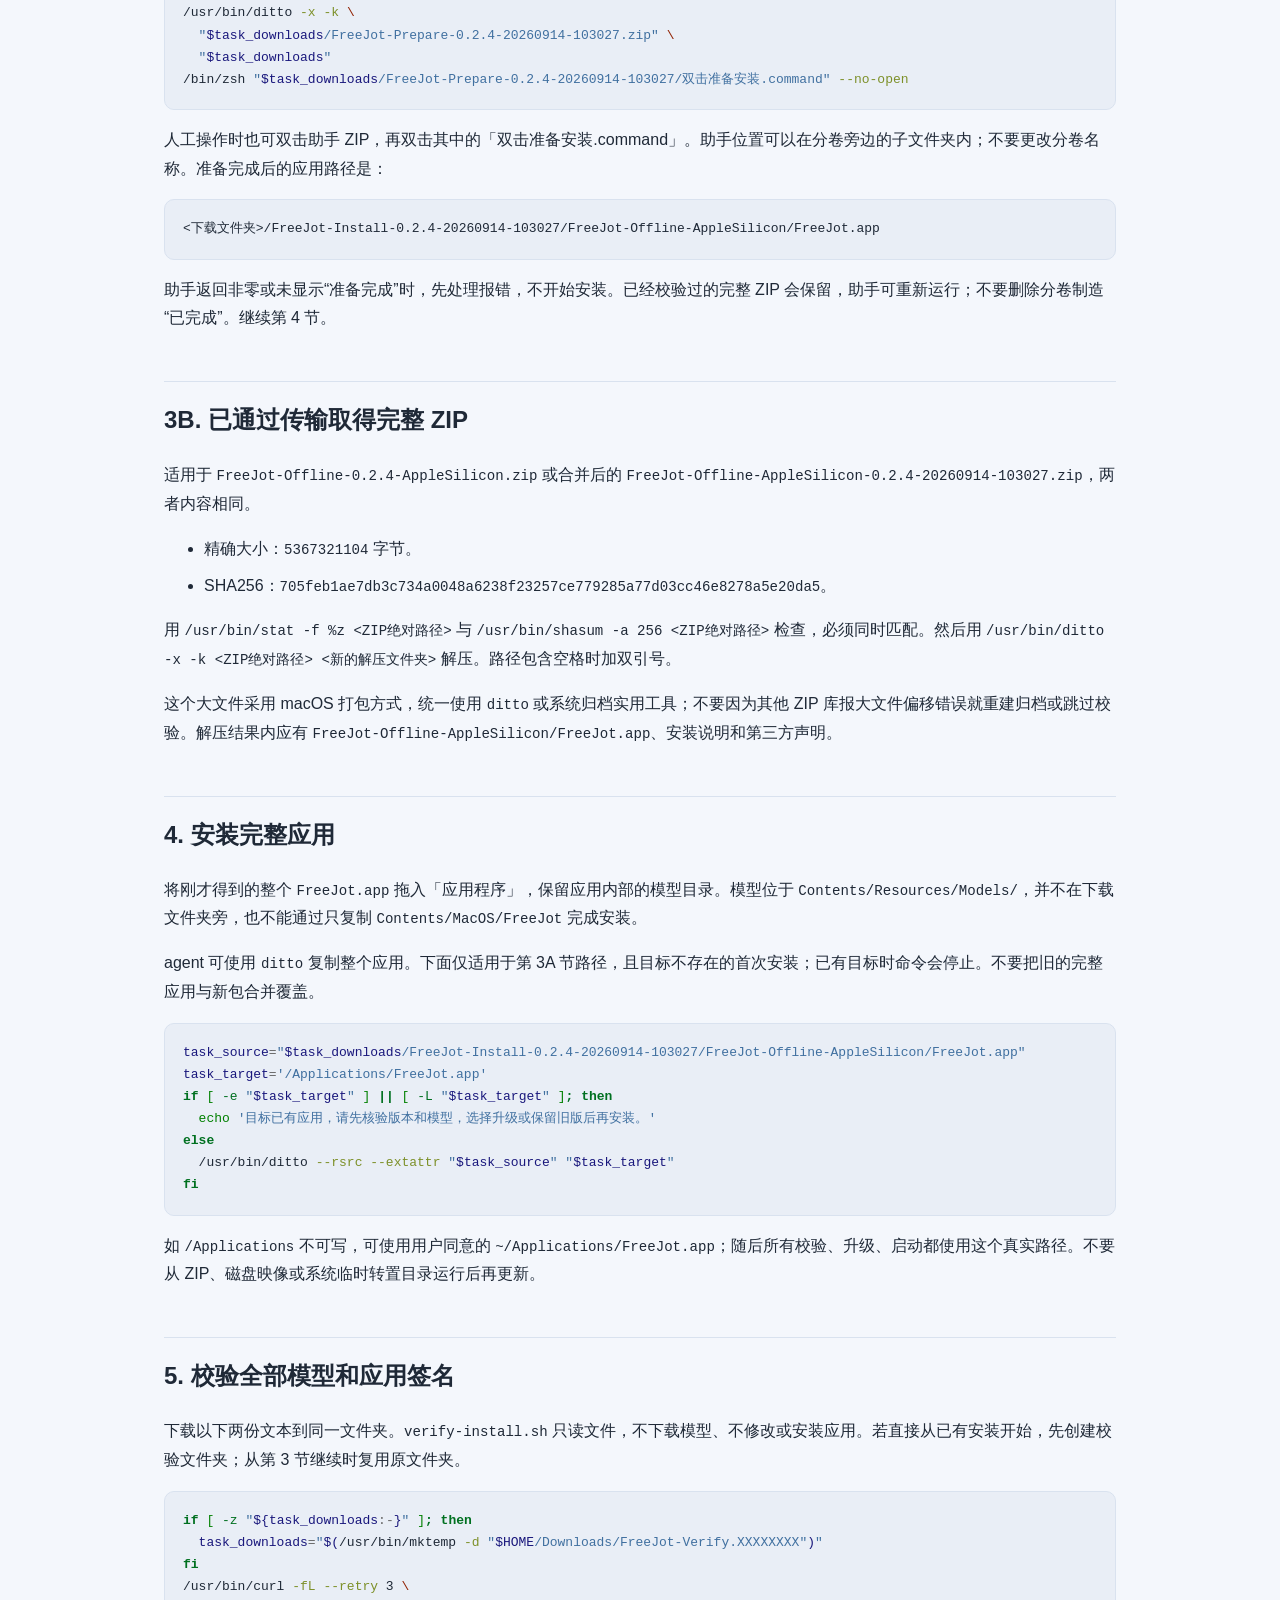
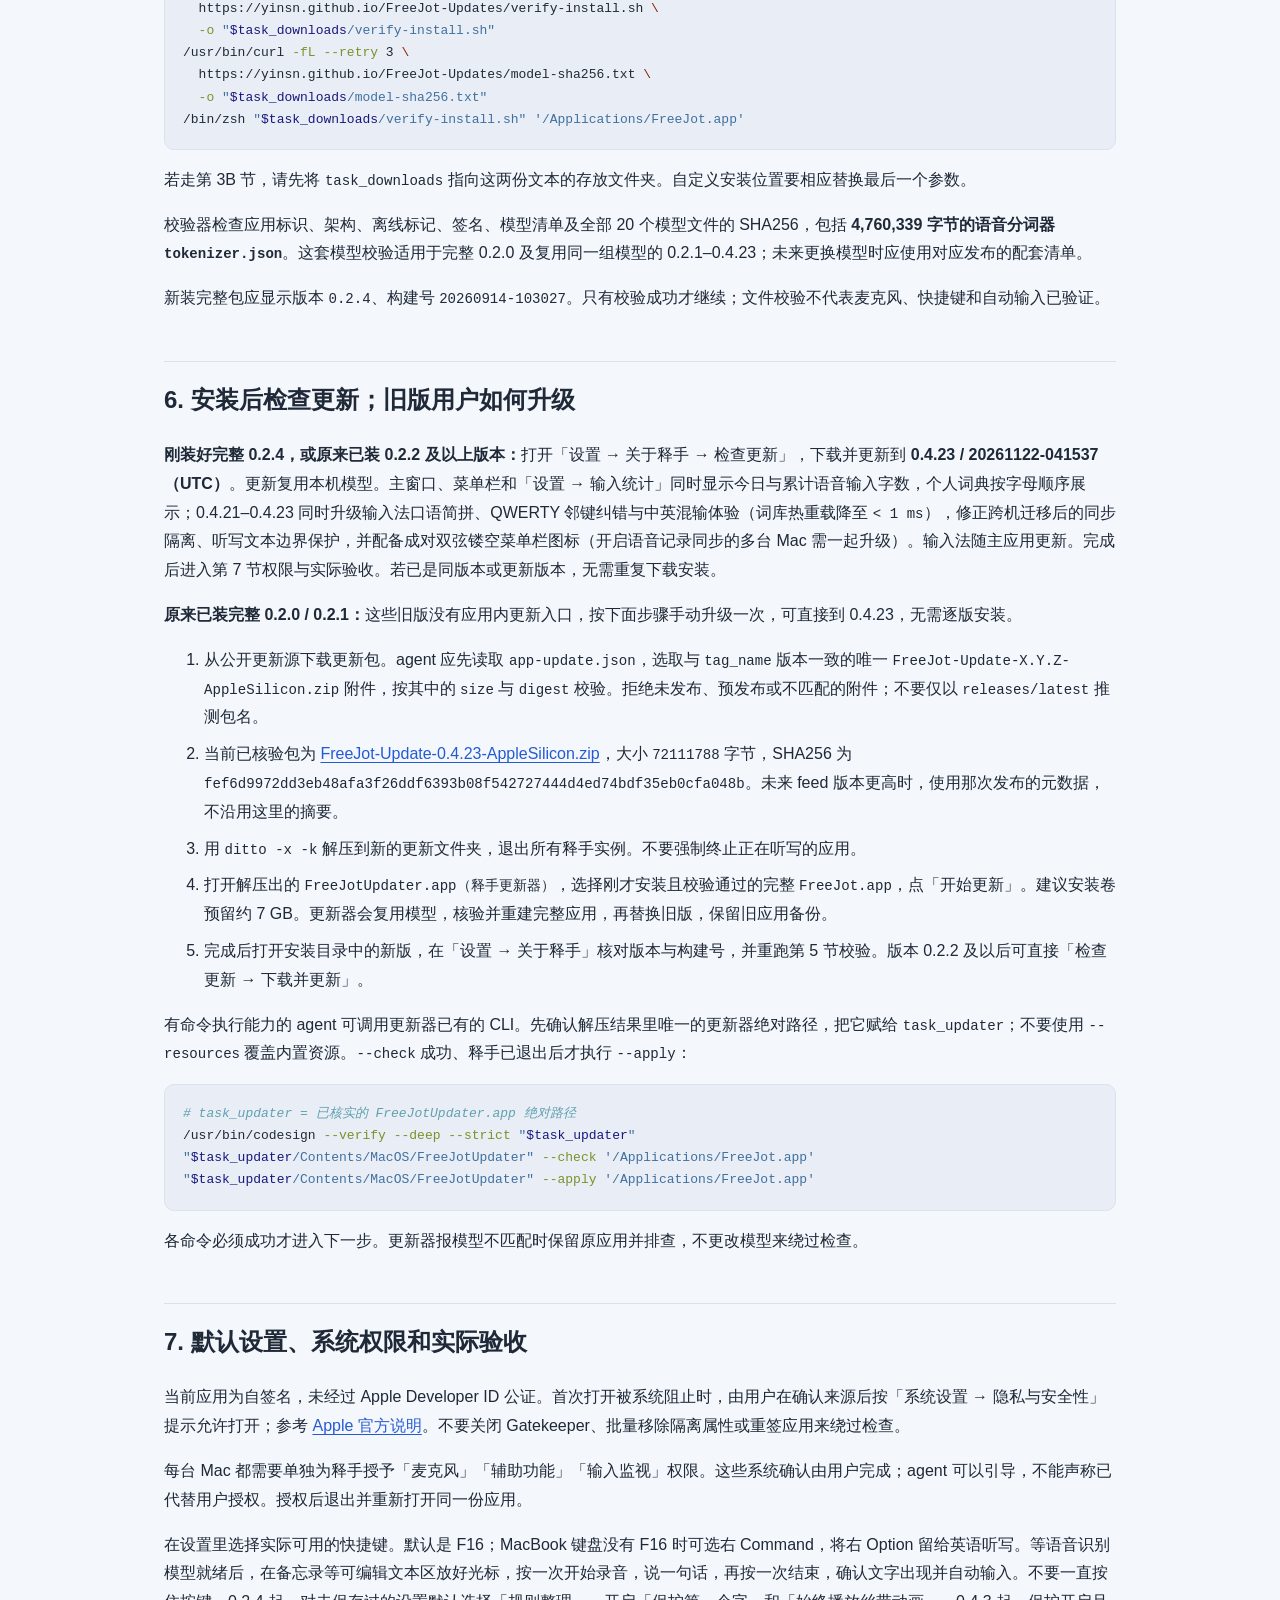
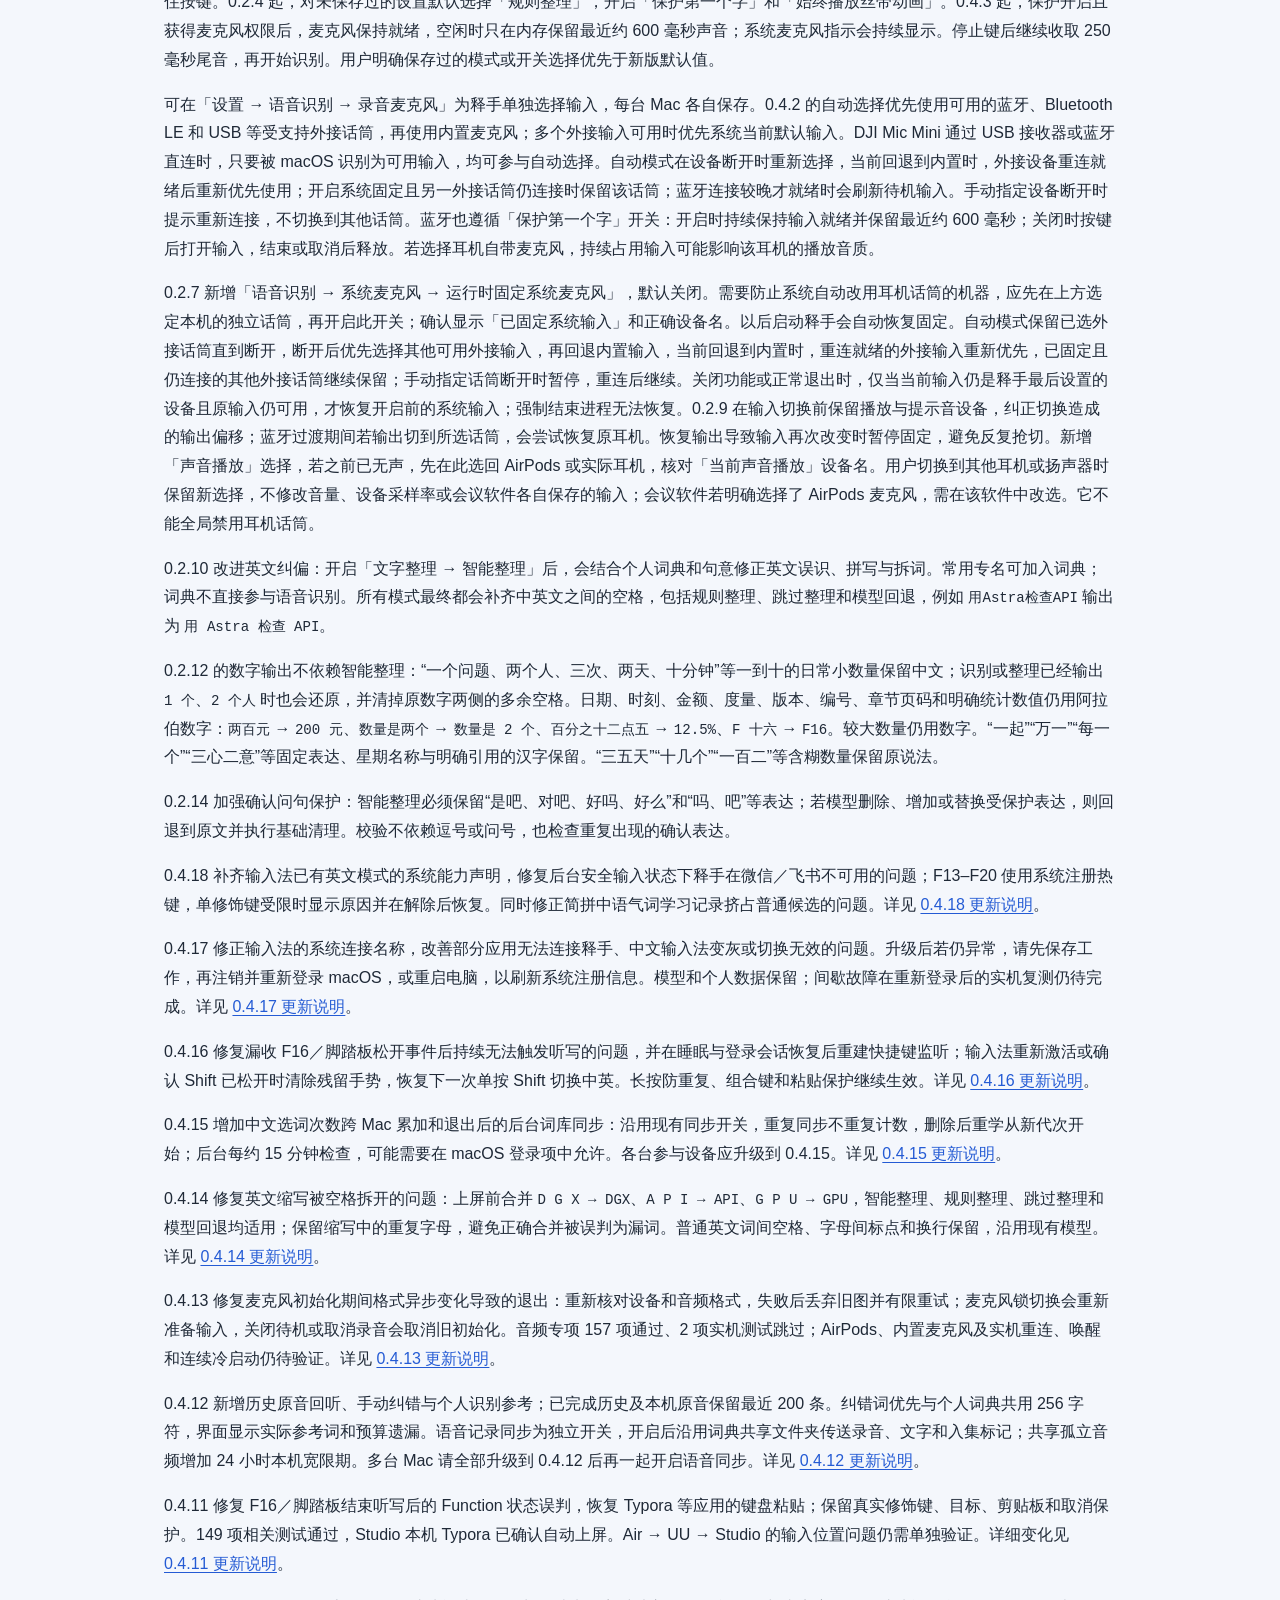
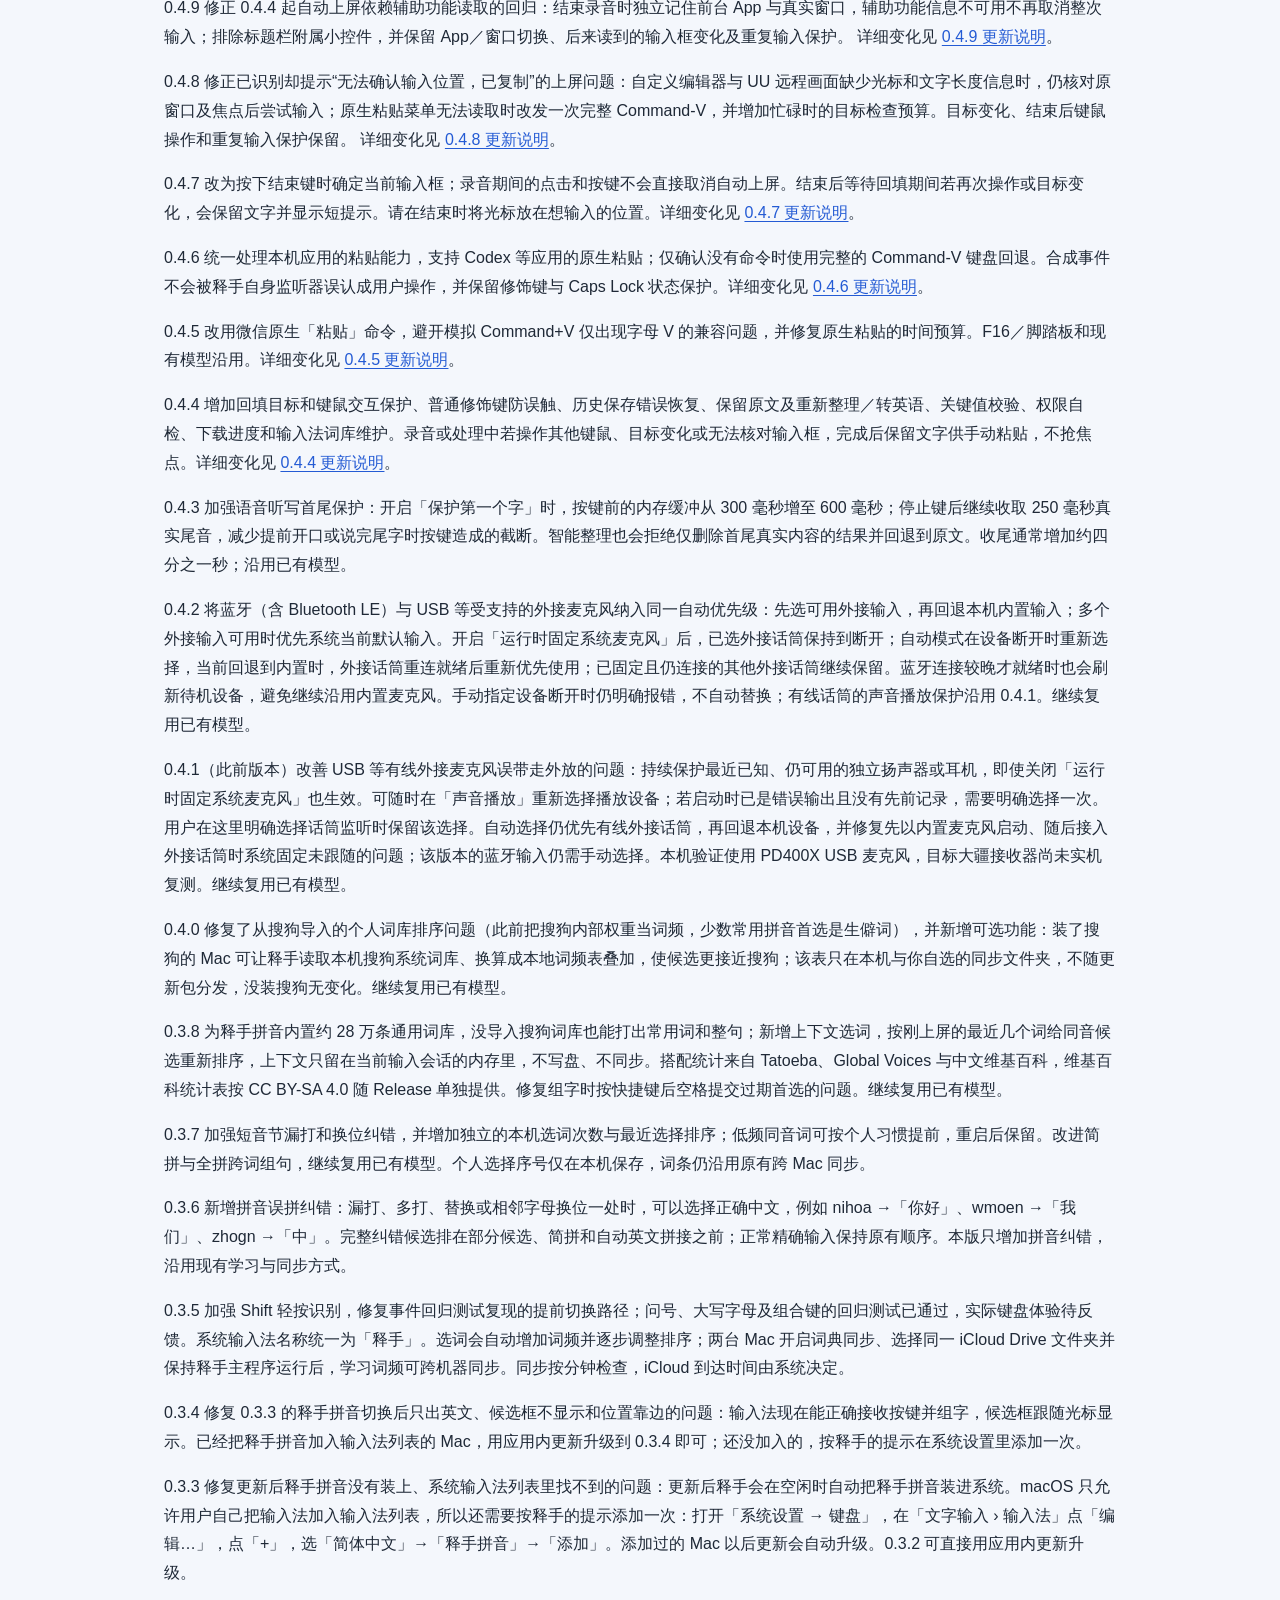
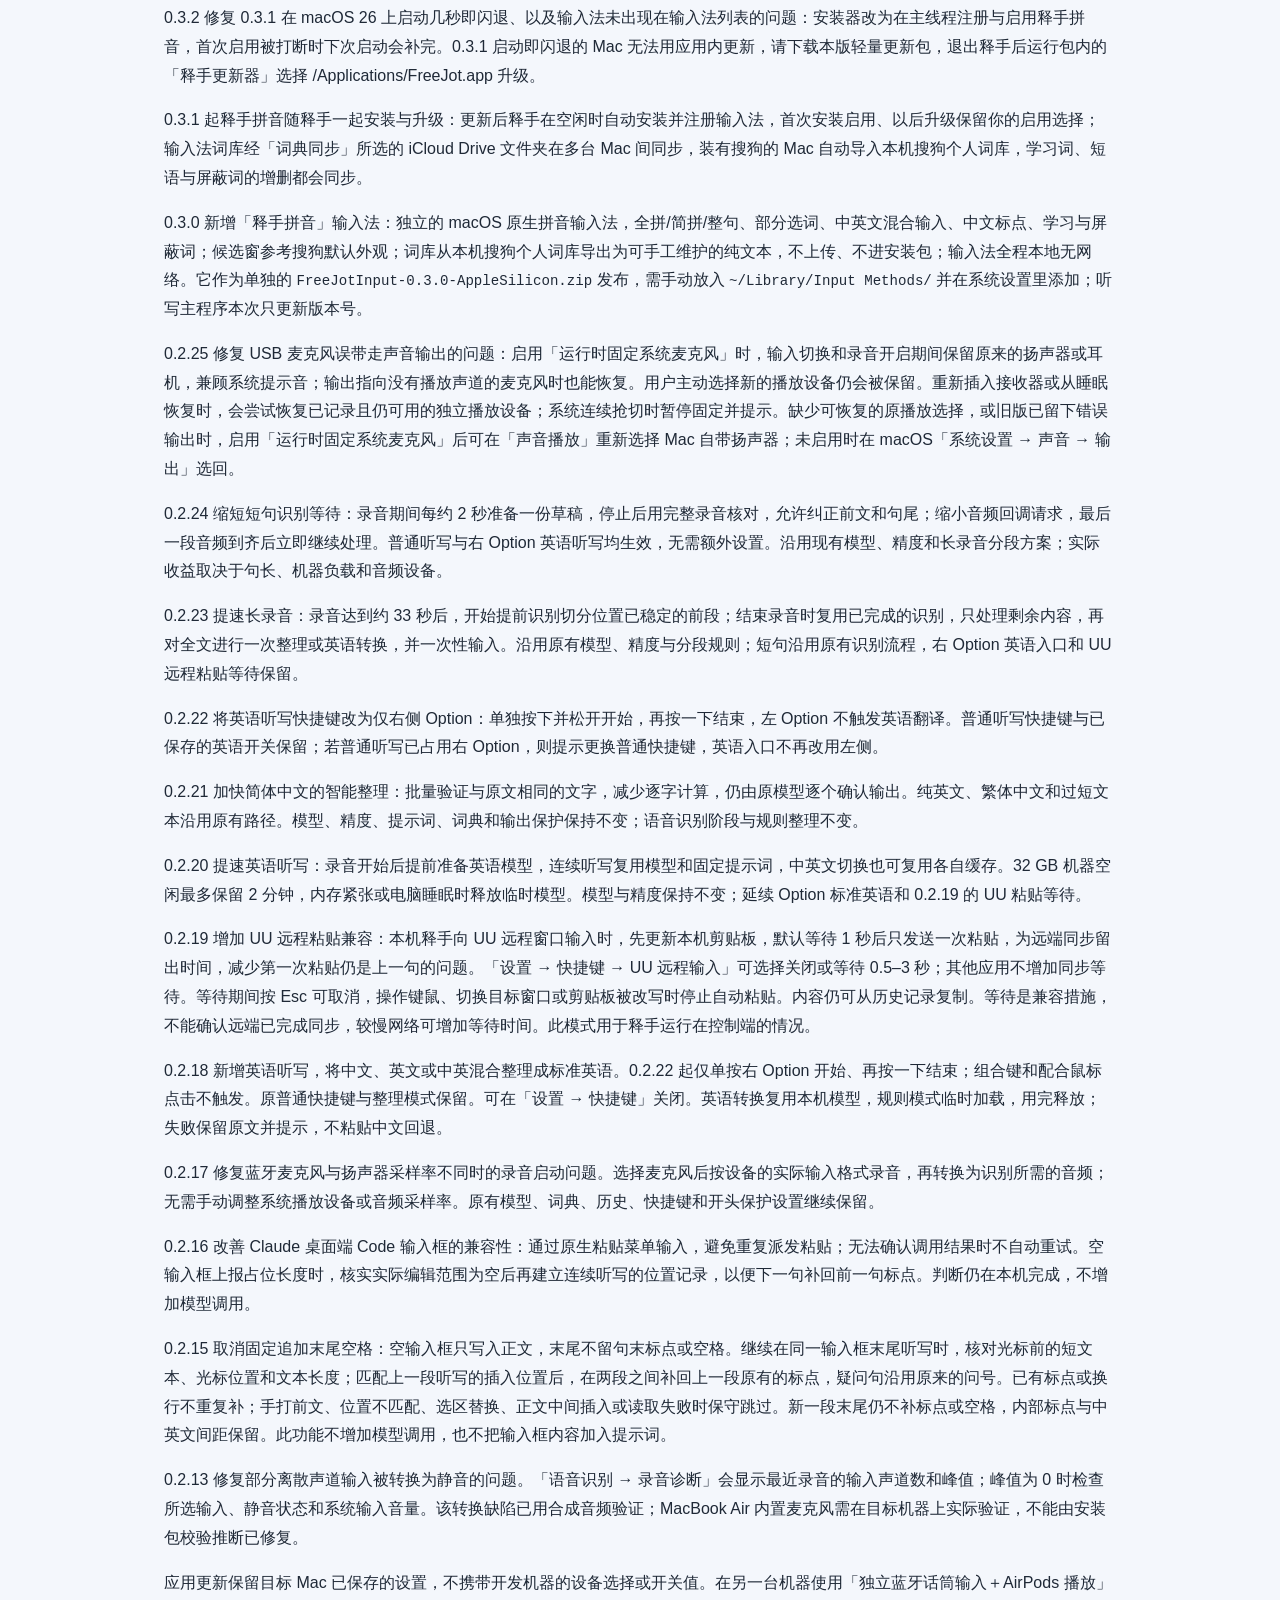
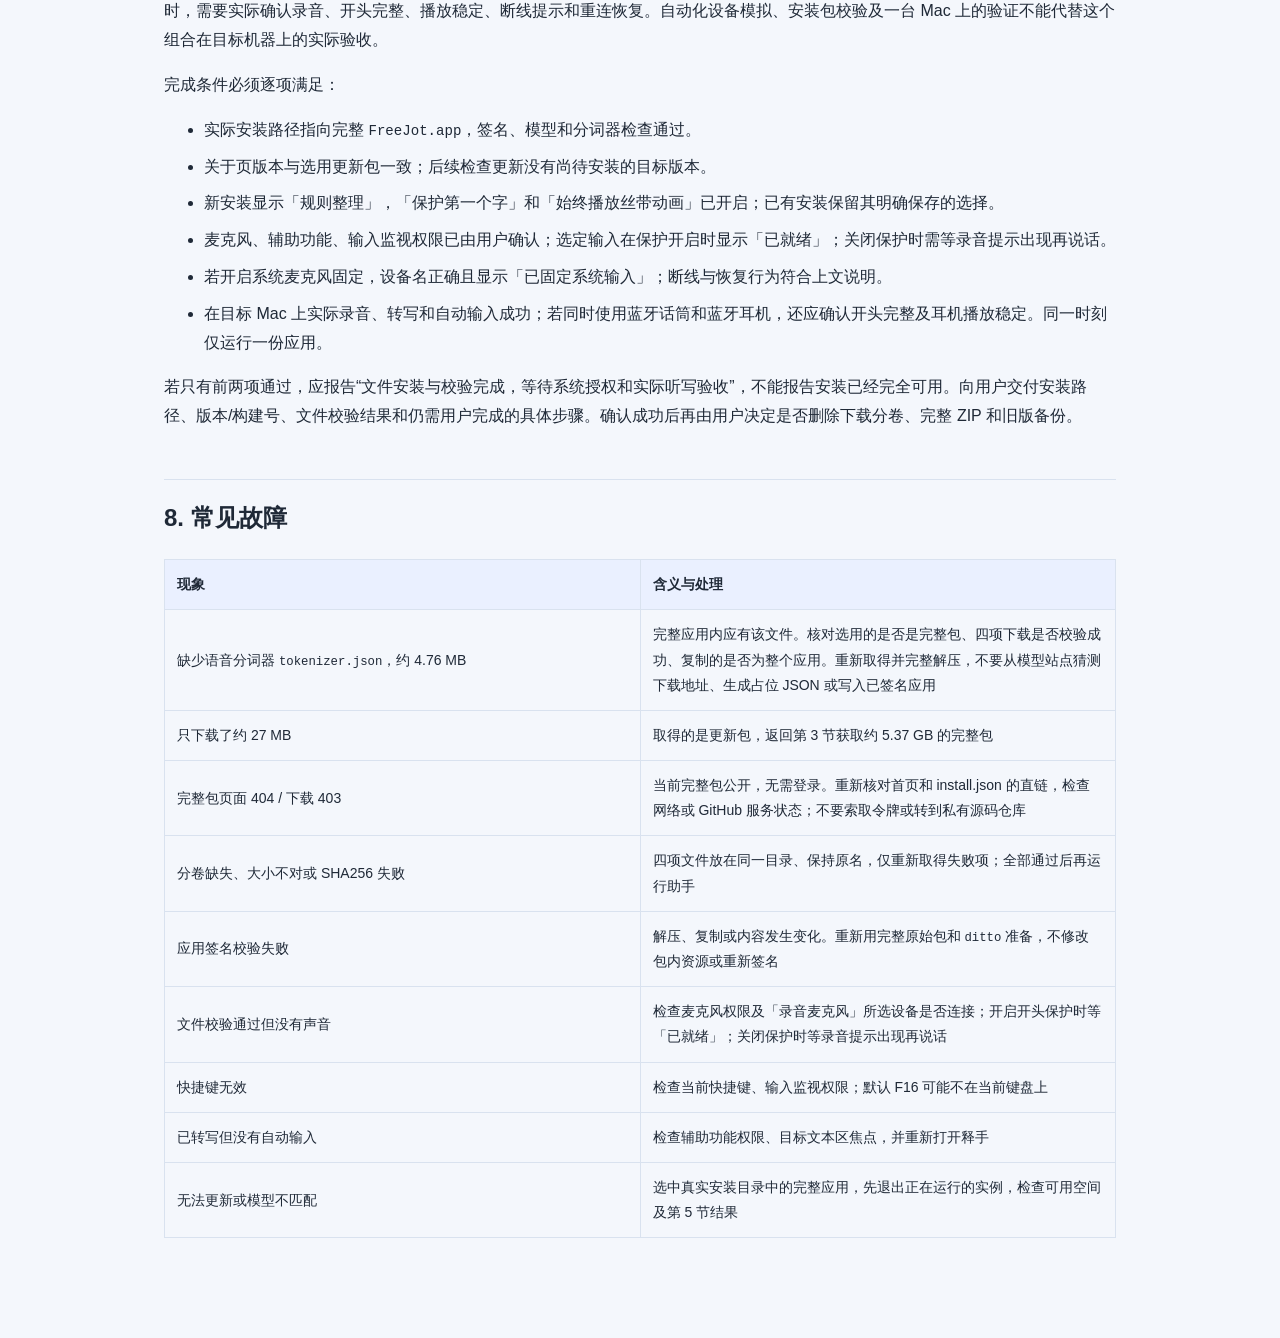
==== commit a5e2d1c4: "Release FreeJot 0.4.23 colloquial pinyin, QWERTY typo repair, mixed zh-en, and sub-ms English reload" ====
--- a/install.html
+++ b/install.html
@@ -126,7 +126,7 @@
 </ul>
 </nav>
 <h1 id="释手-freejotagent-安装指南">释手 / FreeJot：Agent 安装指南</h1>
-<p>供安装 agent 执行。核验日期：2026-11-21。系统要求：Apple Silicon（M
+<p>供安装 agent 执行。核验日期：2026-11-22。系统要求：Apple Silicon（M
 系列）Mac、macOS 14 或更新版本。首次准备至少留出 20 GB
 可用空间；应用和两个模型约占 6.4 GB。运行和离线安装只需 Mac
 自带工具，无需 Python、Xcode 或 API Key。</p>
@@ -136,7 +136,7 @@
 <code>FreeJot-Update-*.zip</code>
 用于已有完整离线版的升级，不能单独完成首次安装。完整包已带齐 tokenizer
 和两个模型。安装后按第 6 节在应用内更新到当前版本
-<strong>0.4.22</strong>。</p>
+<strong>0.4.23</strong>。</p>
 <ul>
 <li><a href="https://yinsn.github.io/FreeJot-Updates/">Agent
 安装主页</a></li>
@@ -323,23 +323,24 @@
 个模型文件的 SHA256，包括 <strong>4,760,339 字节的语音分词器
 <code>tokenizer.json</code></strong>。这套模型校验适用于完整 0.2.0
 及复用同一组模型的
-0.2.1–0.4.22；未来更换模型时应使用对应发布的配套清单。</p>
+0.2.1–0.4.23；未来更换模型时应使用对应发布的配套清单。</p>
 <p>新装完整包应显示版本 <code>0.2.4</code>、构建号
 <code>20260914-103027</code>。只有校验成功才继续；文件校验不代表麦克风、快捷键和自动输入已验证。</p>
 <h2 id="安装后检查更新旧版用户如何升级">6.
 安装后检查更新；旧版用户如何升级</h2>
 <p><strong>刚装好完整 0.2.4，或原来已装 0.2.2
 及以上版本：</strong>打开「设置 → 关于释手 → 检查更新」，下载并更新到
-<strong>0.4.22 /
-20261121-133122（UTC）</strong>。更新复用本机模型。主窗口、菜单栏和「设置
+<strong>0.4.23 /
+20261122-041537（UTC）</strong>。更新复用本机模型。主窗口、菜单栏和「设置
 →
-输入统计」同时显示今日与累计语音输入字数，个人词典按字母顺序展示；0.4.21–0.4.22
-同时修正输入法整句叹词排序、整机迁移后的跨机同步隔离、听写文本与上屏边界保护，并焕新主程序与输入法的成对双弦镂空菜单栏图标（开启语音记录同步的多台
+输入统计」同时显示今日与累计语音输入字数，个人词典按字母顺序展示；0.4.21–0.4.23
+同时升级输入法口语简拼、QWERTY 邻键纠错与中英混输体验（词库热重载降至
+<code>&lt; 1 ms</code>），修正跨机迁移后的同步隔离、听写文本边界保护，并配备成对双弦镂空菜单栏图标（开启语音记录同步的多台
 Mac 需一起升级）。输入法随主应用更新。完成后进入第 7
 节权限与实际验收。若已是同版本或更新版本，无需重复下载安装。</p>
 <p><strong>原来已装完整 0.2.0 /
 0.2.1：</strong>这些旧版没有应用内更新入口，按下面步骤手动升级一次，可直接到
-0.4.22，无需逐版安装。</p>
+0.4.23，无需逐版安装。</p>
 <ol type="1">
 <li>从公开更新源下载更新包。agent 应先读取
 <code>app-update.json</code>，选取与 <code>tag_name</code>
@@ -348,9 +349,9 @@
 校验。拒绝未发布、预发布或不匹配的附件；不要仅以
 <code>releases/latest</code> 推测包名。</li>
 <li>当前已核验包为 <a
-href="https://github.com/yinsn/FreeJot-Updates/releases/download/v0.4.22/FreeJot-Update-0.4.22-AppleSilicon.zip">FreeJot-Update-0.4.22-AppleSilicon.zip</a>，大小
-<code>71944856</code> 字节，SHA256 为
-<code>08b6f2536c2ce775e8a28a25513bdf3e5c2660ea0e7bc6c0d4b2729fb0e30f3f</code>。未来
+href="https://github.com/yinsn/FreeJot-Updates/releases/download/v0.4.23/FreeJot-Update-0.4.23-AppleSilicon.zip">FreeJot-Update-0.4.23-AppleSilicon.zip</a>，大小
+<code>72111788</code> 字节，SHA256 为
+<code>fef6d9972dd3eb48afa3f26ddf6393b08f542727444d4ed74bdf35eb0cfa048b</code>。未来
 feed 版本更高时，使用那次发布的元数据，不沿用这里的摘要。</li>
 <li>用 <code>ditto -x -k</code>
 解压到新的更新文件夹，退出所有释手实例。不要强制终止正在听写的应用。</li>
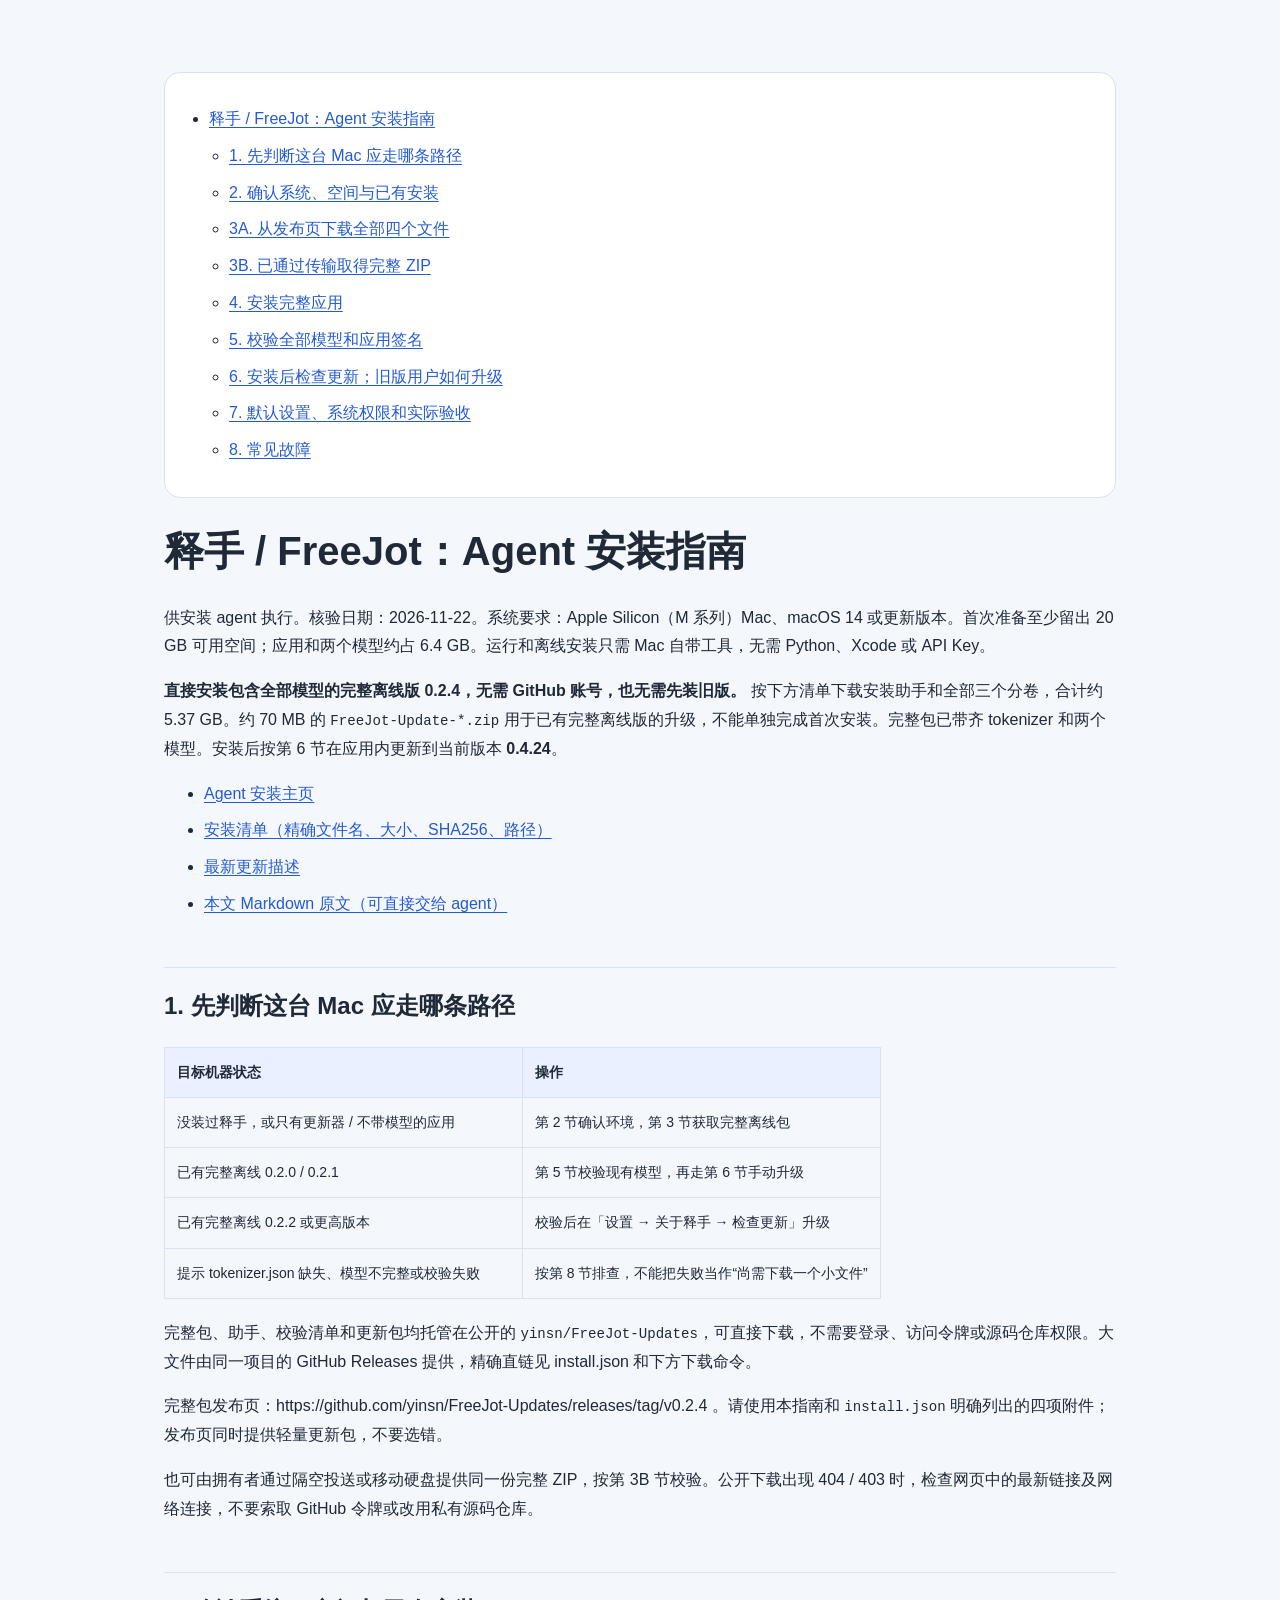
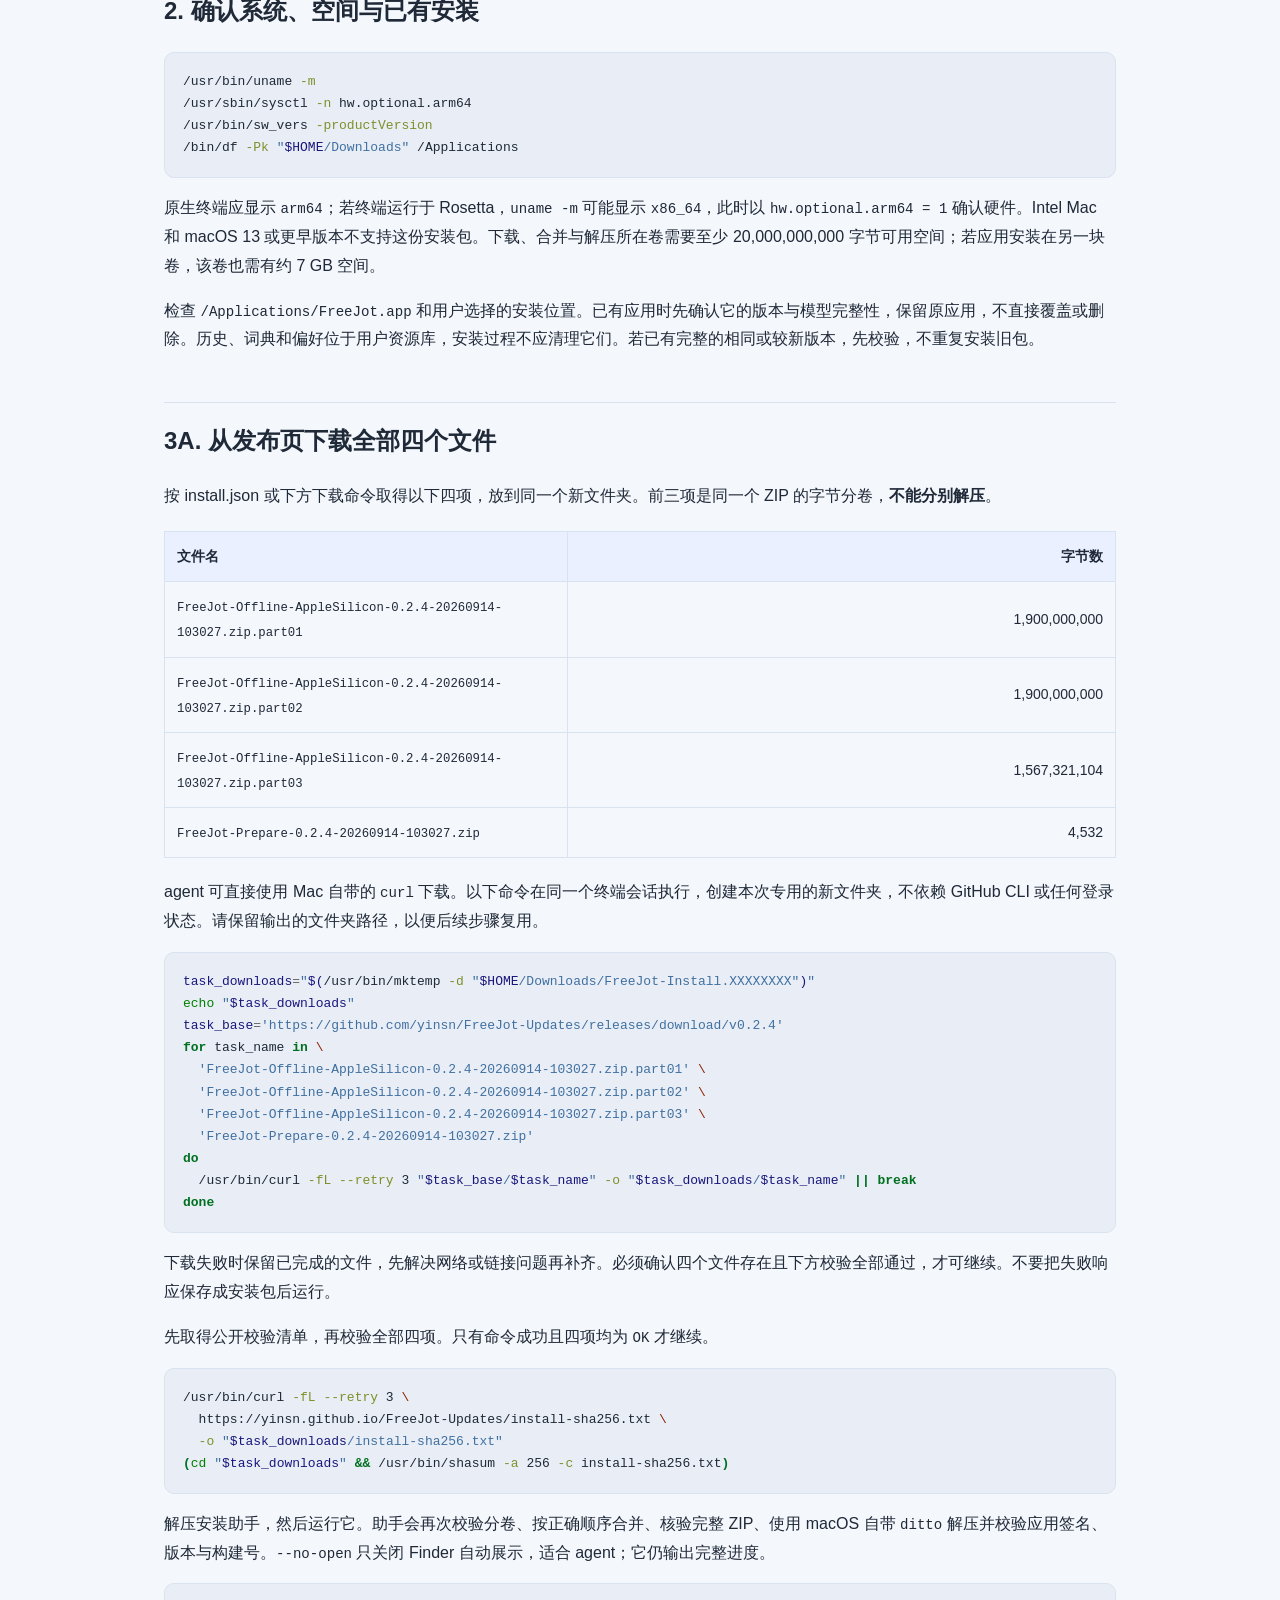
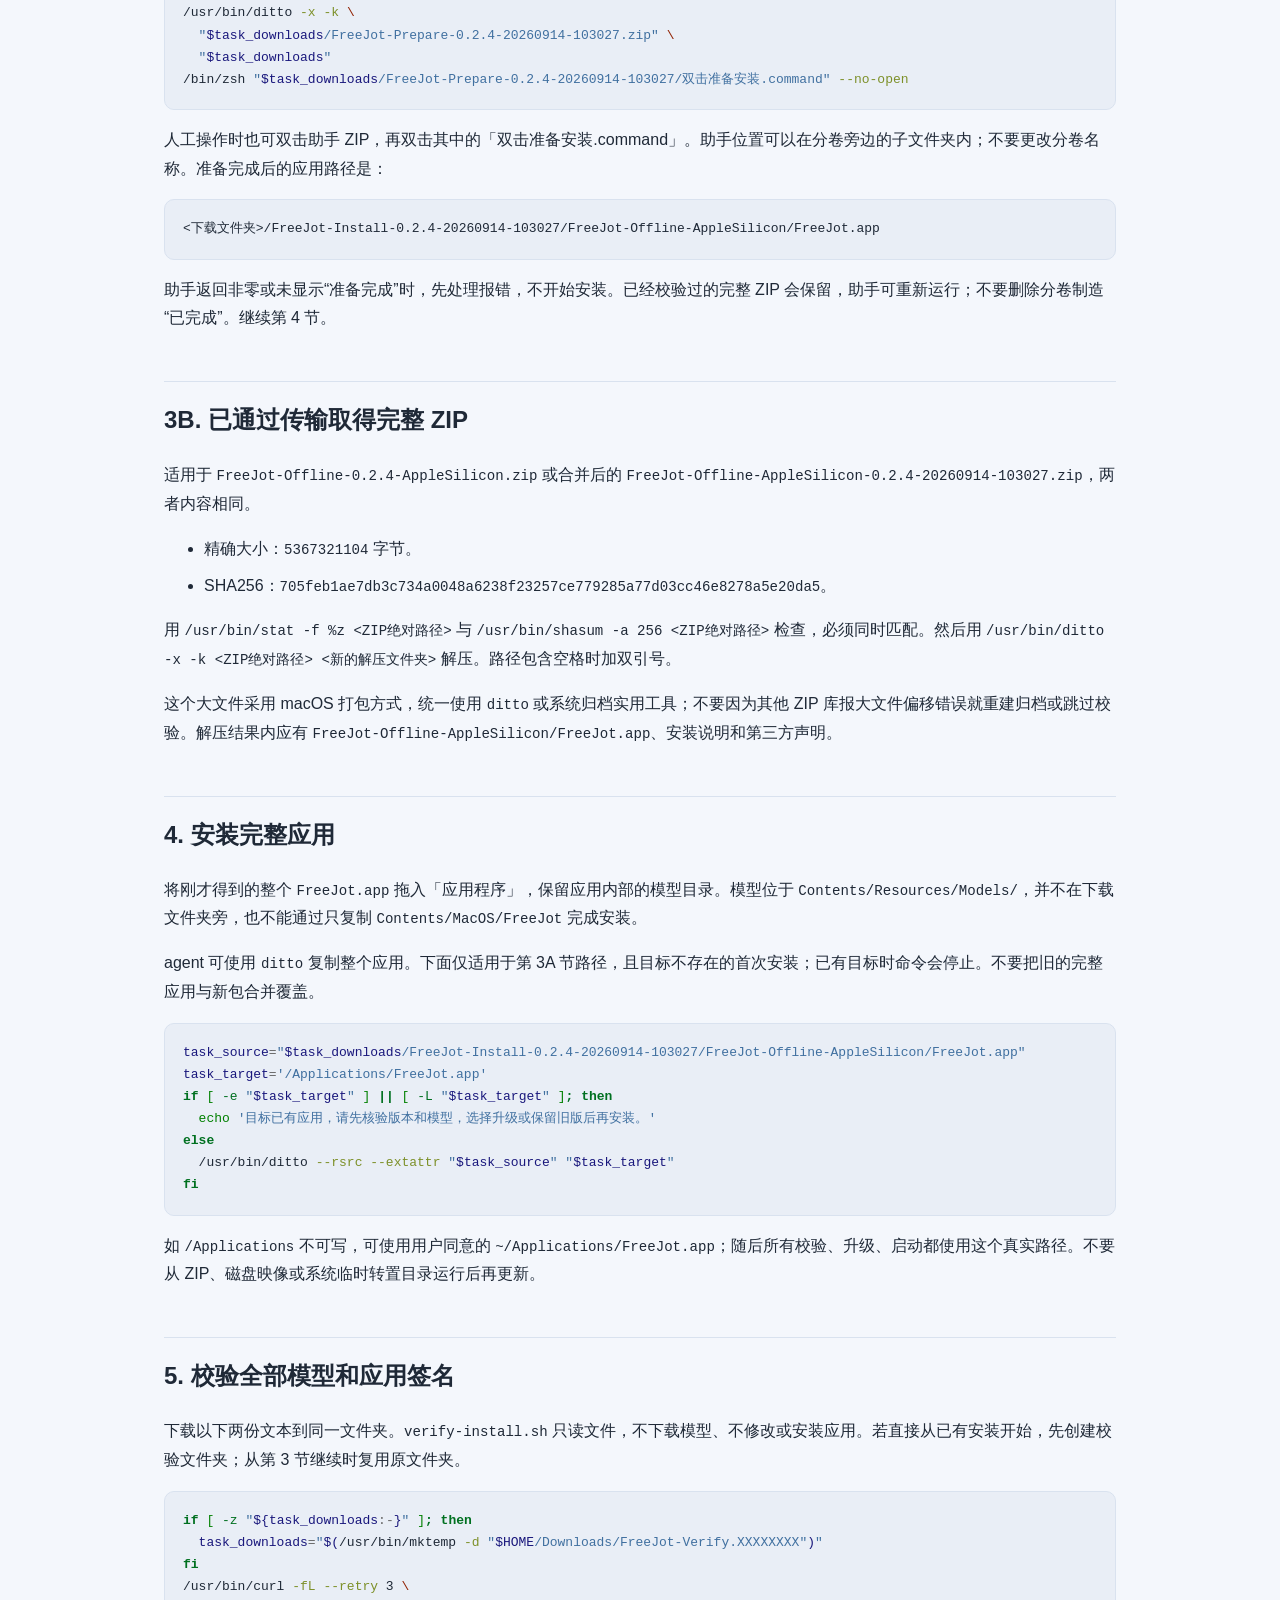
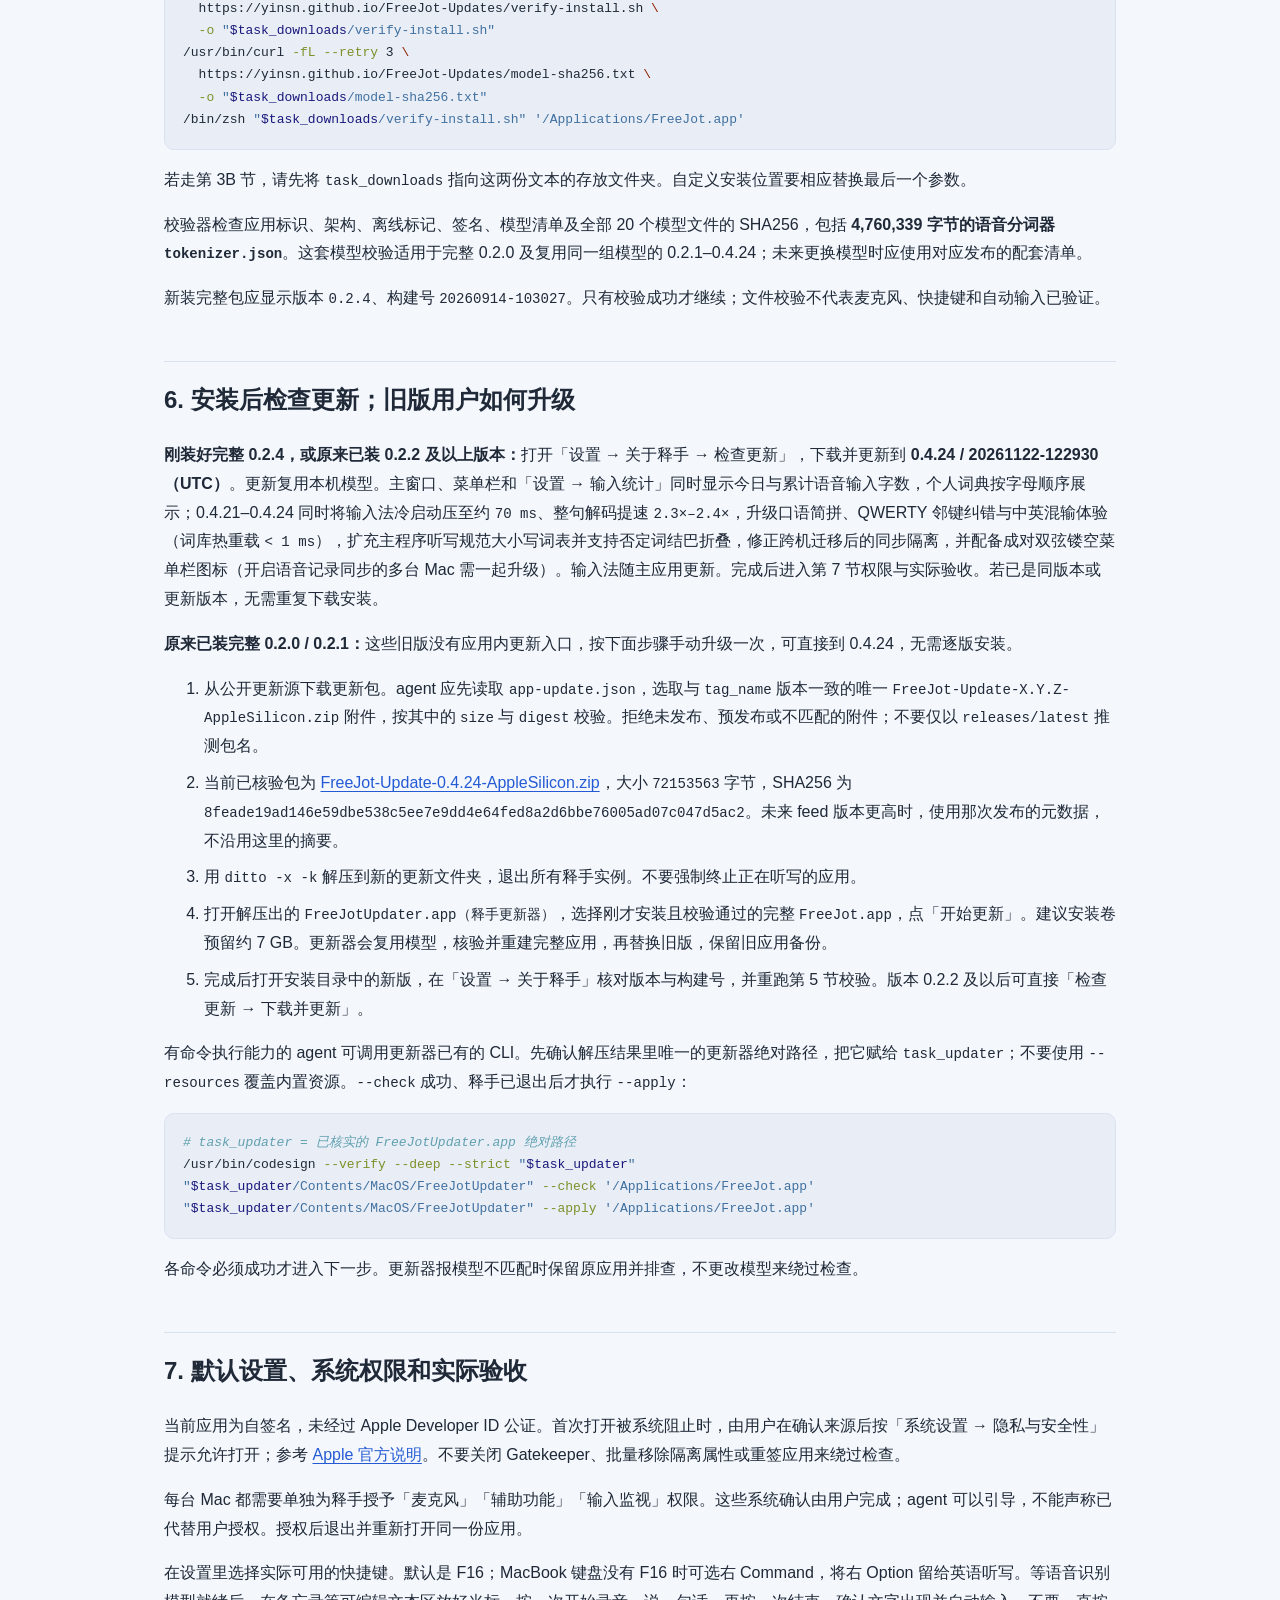
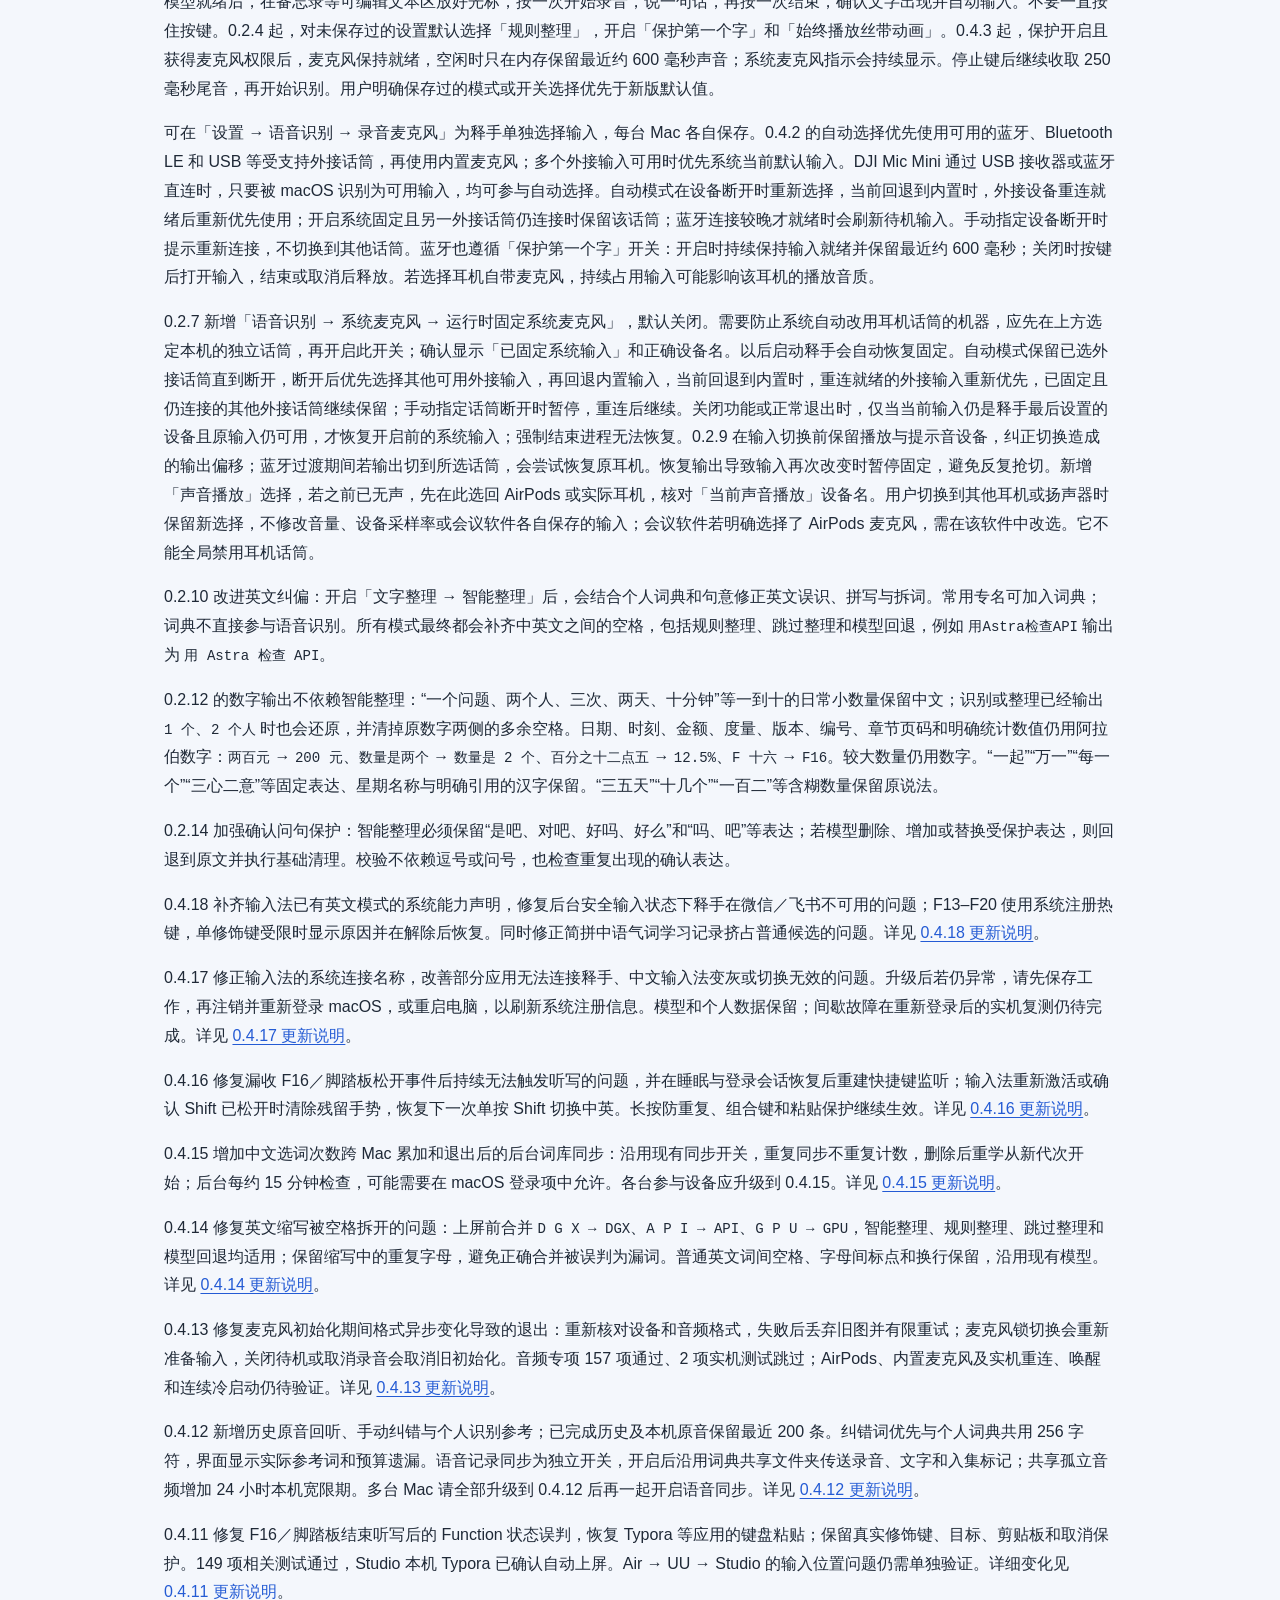
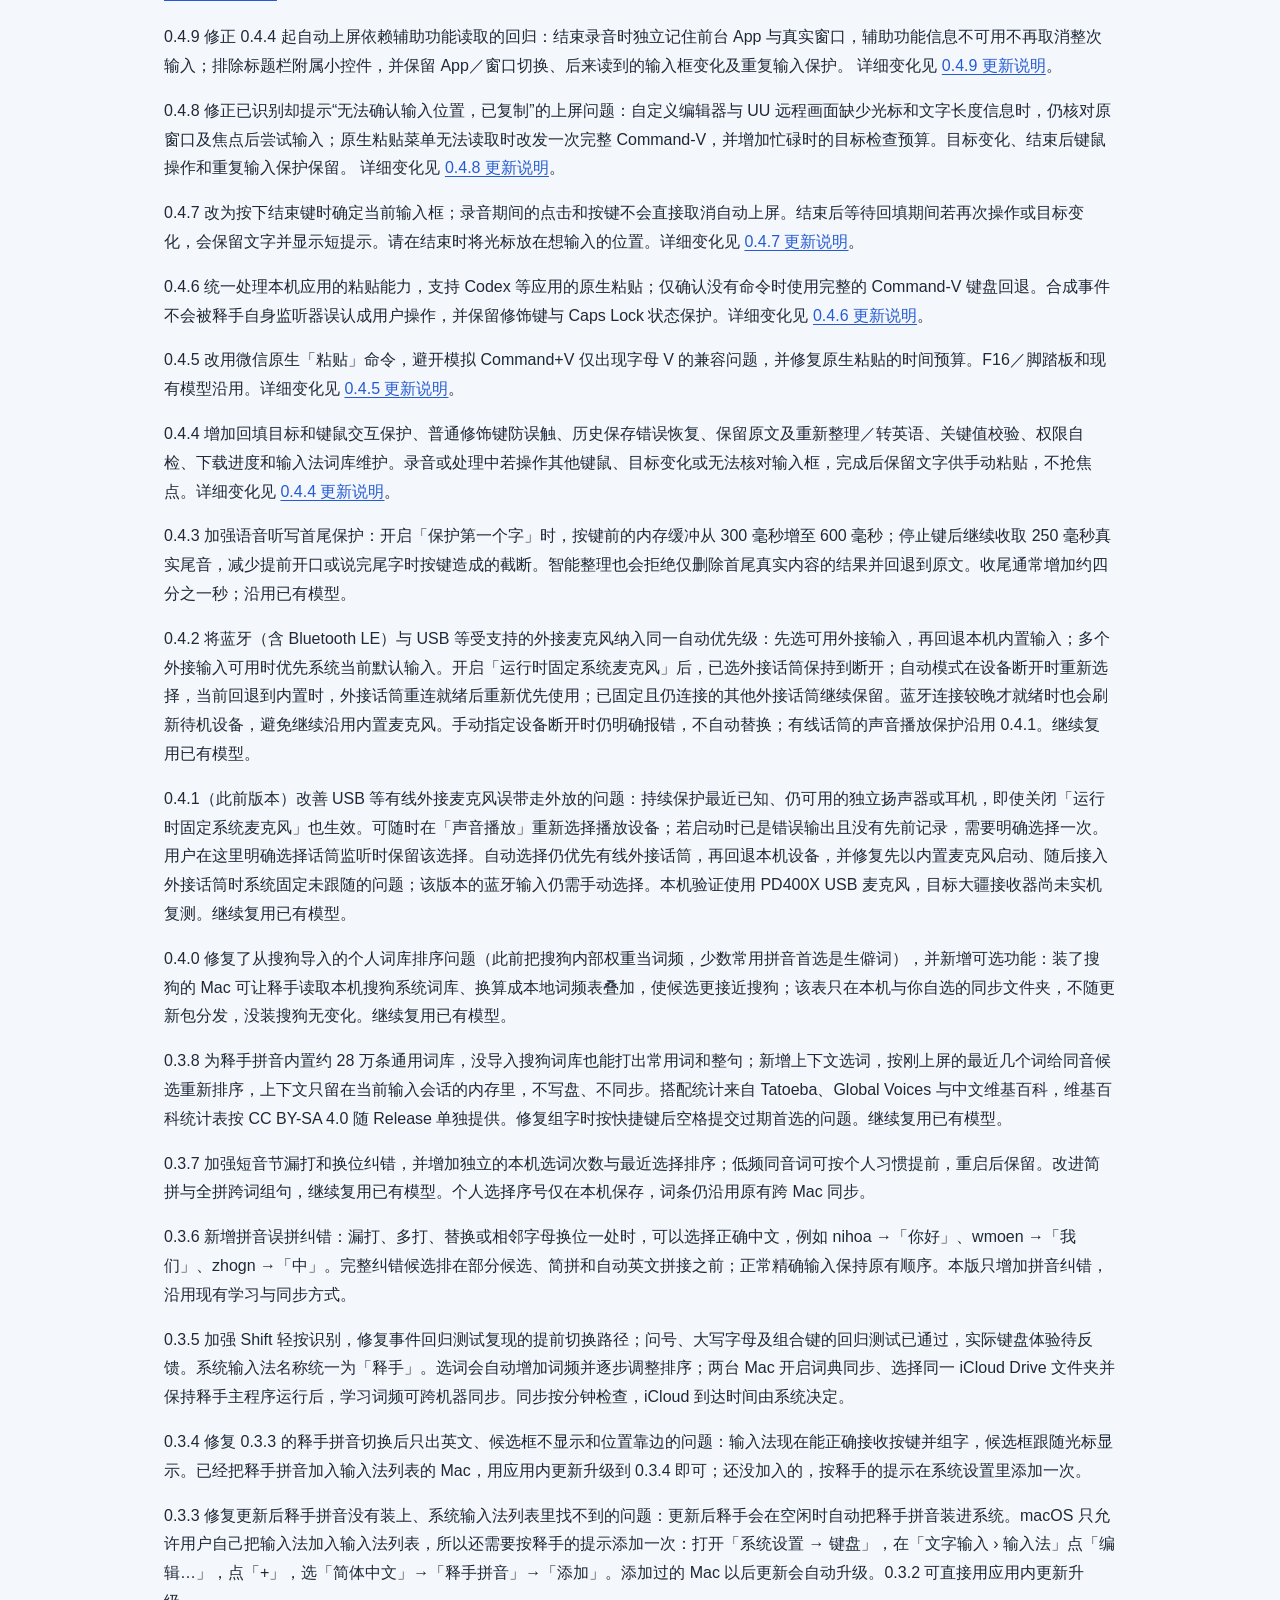
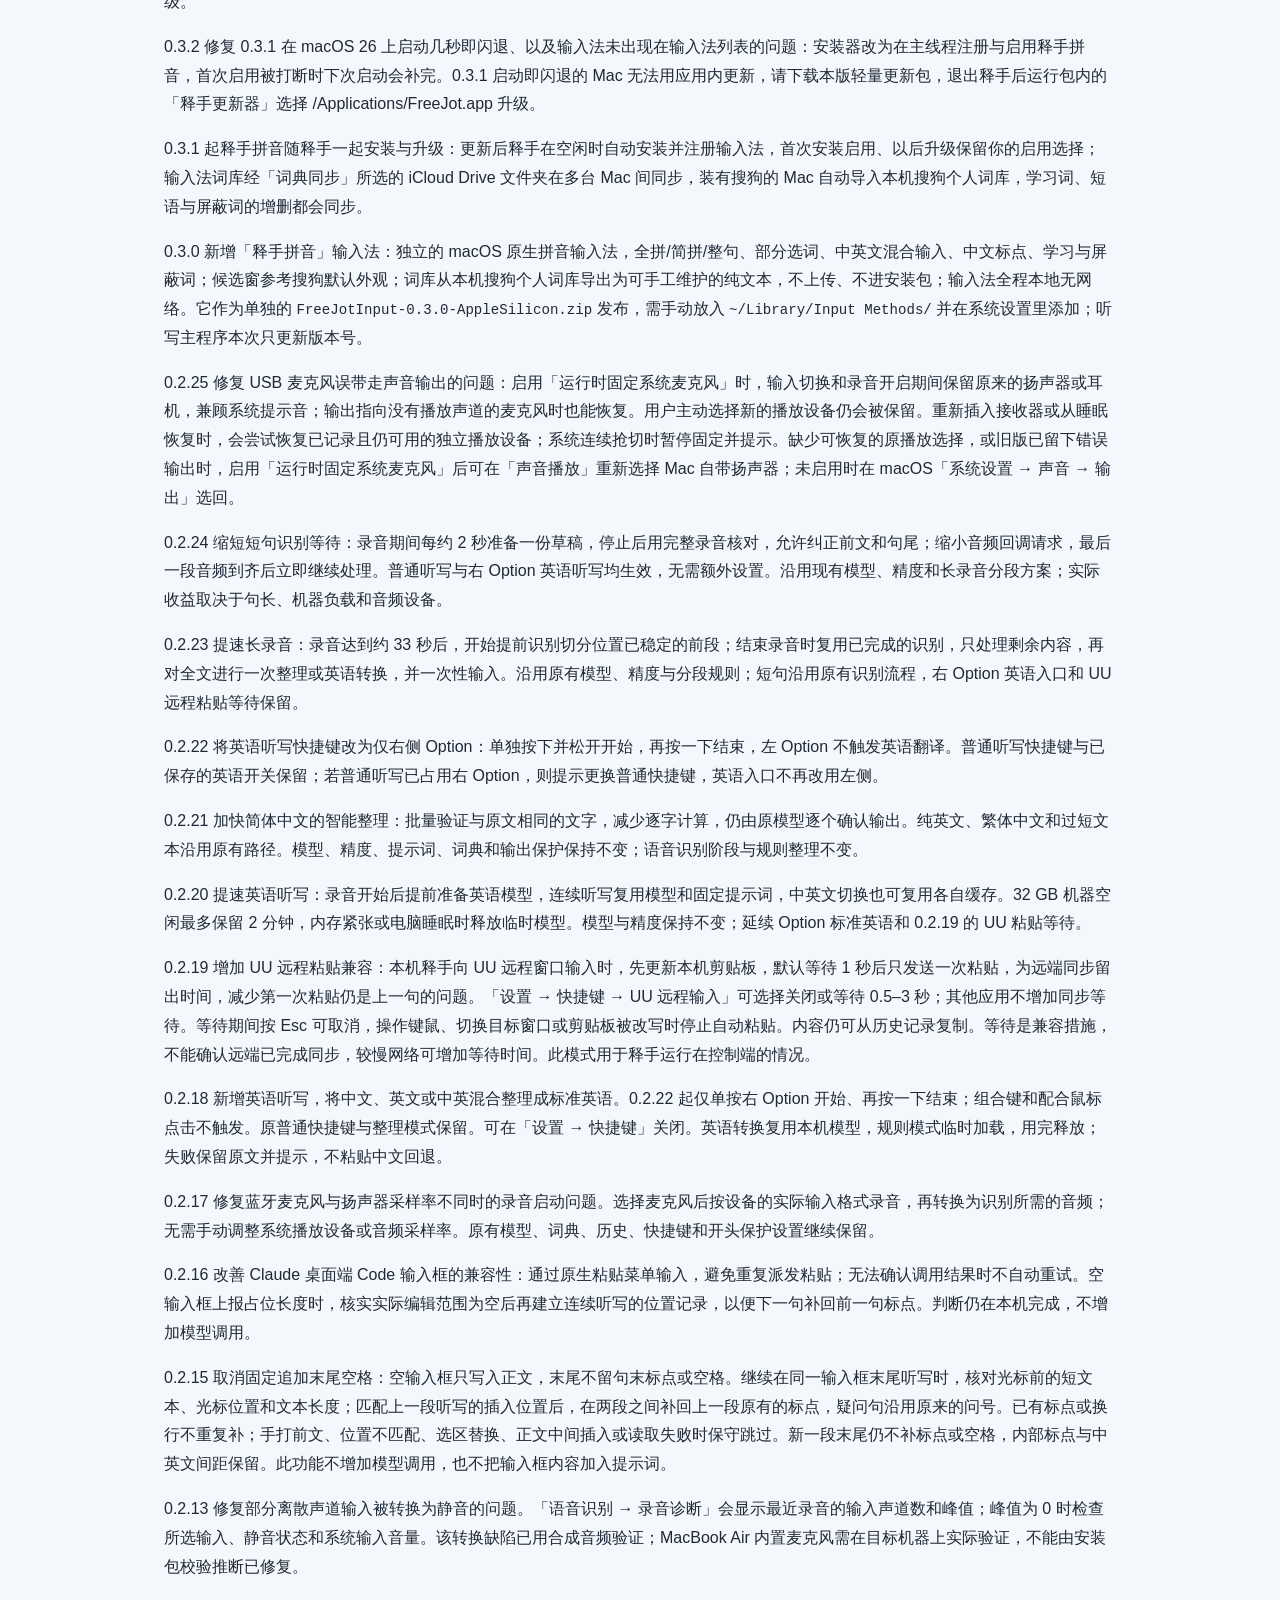
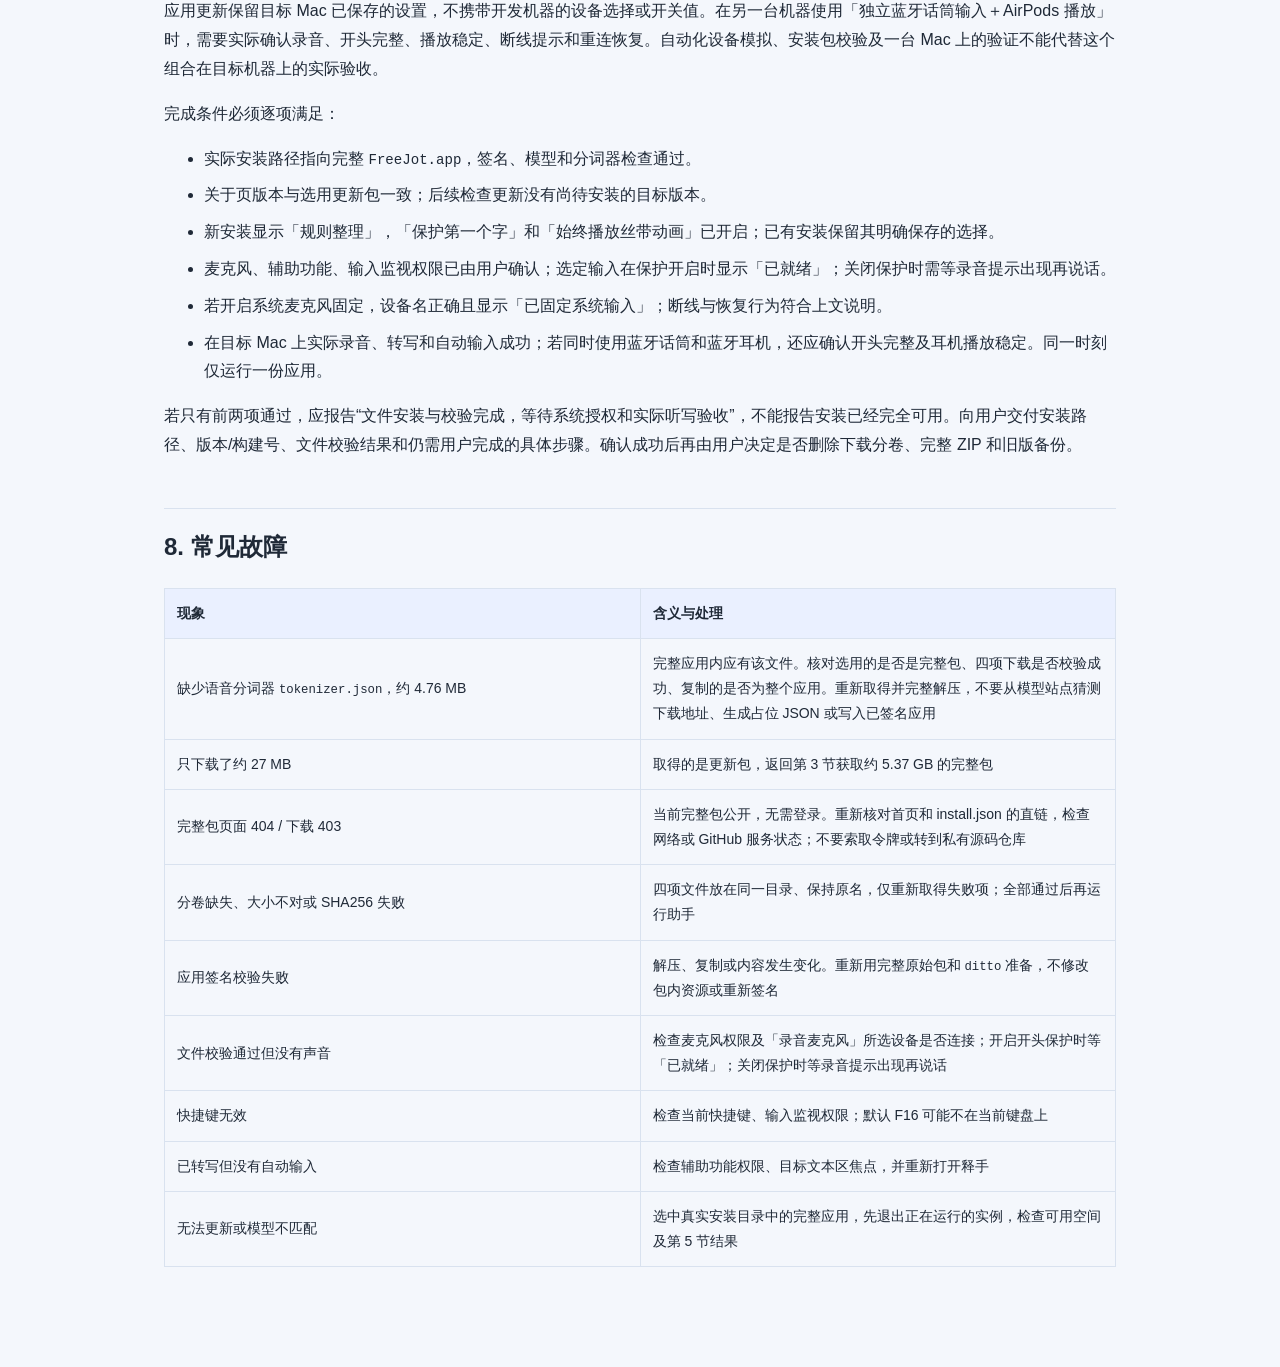
==== commit 45142b1c: "Release 0.4.24 (20261122-122930)" ====
--- a/install.html
+++ b/install.html
@@ -136,7 +136,7 @@
 <code>FreeJot-Update-*.zip</code>
 用于已有完整离线版的升级，不能单独完成首次安装。完整包已带齐 tokenizer
 和两个模型。安装后按第 6 节在应用内更新到当前版本
-<strong>0.4.23</strong>。</p>
+<strong>0.4.24</strong>。</p>
 <ul>
 <li><a href="https://yinsn.github.io/FreeJot-Updates/">Agent
 安装主页</a></li>
@@ -323,24 +323,26 @@
 个模型文件的 SHA256，包括 <strong>4,760,339 字节的语音分词器
 <code>tokenizer.json</code></strong>。这套模型校验适用于完整 0.2.0
 及复用同一组模型的
-0.2.1–0.4.23；未来更换模型时应使用对应发布的配套清单。</p>
+0.2.1–0.4.24；未来更换模型时应使用对应发布的配套清单。</p>
 <p>新装完整包应显示版本 <code>0.2.4</code>、构建号
 <code>20260914-103027</code>。只有校验成功才继续；文件校验不代表麦克风、快捷键和自动输入已验证。</p>
 <h2 id="安装后检查更新旧版用户如何升级">6.
 安装后检查更新；旧版用户如何升级</h2>
 <p><strong>刚装好完整 0.2.4，或原来已装 0.2.2
 及以上版本：</strong>打开「设置 → 关于释手 → 检查更新」，下载并更新到
-<strong>0.4.23 /
-20261122-041537（UTC）</strong>。更新复用本机模型。主窗口、菜单栏和「设置
+<strong>0.4.24 /
+20261122-122930（UTC）</strong>。更新复用本机模型。主窗口、菜单栏和「设置
 →
-输入统计」同时显示今日与累计语音输入字数，个人词典按字母顺序展示；0.4.21–0.4.23
-同时升级输入法口语简拼、QWERTY 邻键纠错与中英混输体验（词库热重载降至
-<code>&lt; 1 ms</code>），修正跨机迁移后的同步隔离、听写文本边界保护，并配备成对双弦镂空菜单栏图标（开启语音记录同步的多台
+输入统计」同时显示今日与累计语音输入字数，个人词典按字母顺序展示；0.4.21–0.4.24
+同时将输入法冷启动压至约 <code>70 ms</code>、整句解码提速
+<code>2.3×–2.4×</code>，升级口语简拼、QWERTY
+邻键纠错与中英混输体验（词库热重载
+<code>&lt; 1 ms</code>），扩充主程序听写规范大小写词表并支持否定词结巴折叠，修正跨机迁移后的同步隔离，并配备成对双弦镂空菜单栏图标（开启语音记录同步的多台
 Mac 需一起升级）。输入法随主应用更新。完成后进入第 7
 节权限与实际验收。若已是同版本或更新版本，无需重复下载安装。</p>
 <p><strong>原来已装完整 0.2.0 /
 0.2.1：</strong>这些旧版没有应用内更新入口，按下面步骤手动升级一次，可直接到
-0.4.23，无需逐版安装。</p>
+0.4.24，无需逐版安装。</p>
 <ol type="1">
 <li>从公开更新源下载更新包。agent 应先读取
 <code>app-update.json</code>，选取与 <code>tag_name</code>
@@ -349,9 +351,9 @@
 校验。拒绝未发布、预发布或不匹配的附件；不要仅以
 <code>releases/latest</code> 推测包名。</li>
 <li>当前已核验包为 <a
-href="https://github.com/yinsn/FreeJot-Updates/releases/download/v0.4.23/FreeJot-Update-0.4.23-AppleSilicon.zip">FreeJot-Update-0.4.23-AppleSilicon.zip</a>，大小
-<code>72111788</code> 字节，SHA256 为
-<code>fef6d9972dd3eb48afa3f26ddf6393b08f542727444d4ed74bdf35eb0cfa048b</code>。未来
+href="https://github.com/yinsn/FreeJot-Updates/releases/download/v0.4.24/FreeJot-Update-0.4.24-AppleSilicon.zip">FreeJot-Update-0.4.24-AppleSilicon.zip</a>，大小
+<code>72153563</code> 字节，SHA256 为
+<code>8feade19ad146e59dbe538c5ee7e9dd4e64fed8a2d6bbe76005ad07c047d5ac2</code>。未来
 feed 版本更高时，使用那次发布的元数据，不沿用这里的摘要。</li>
 <li>用 <code>ditto -x -k</code>
 解压到新的更新文件夹，退出所有释手实例。不要强制终止正在听写的应用。</li>
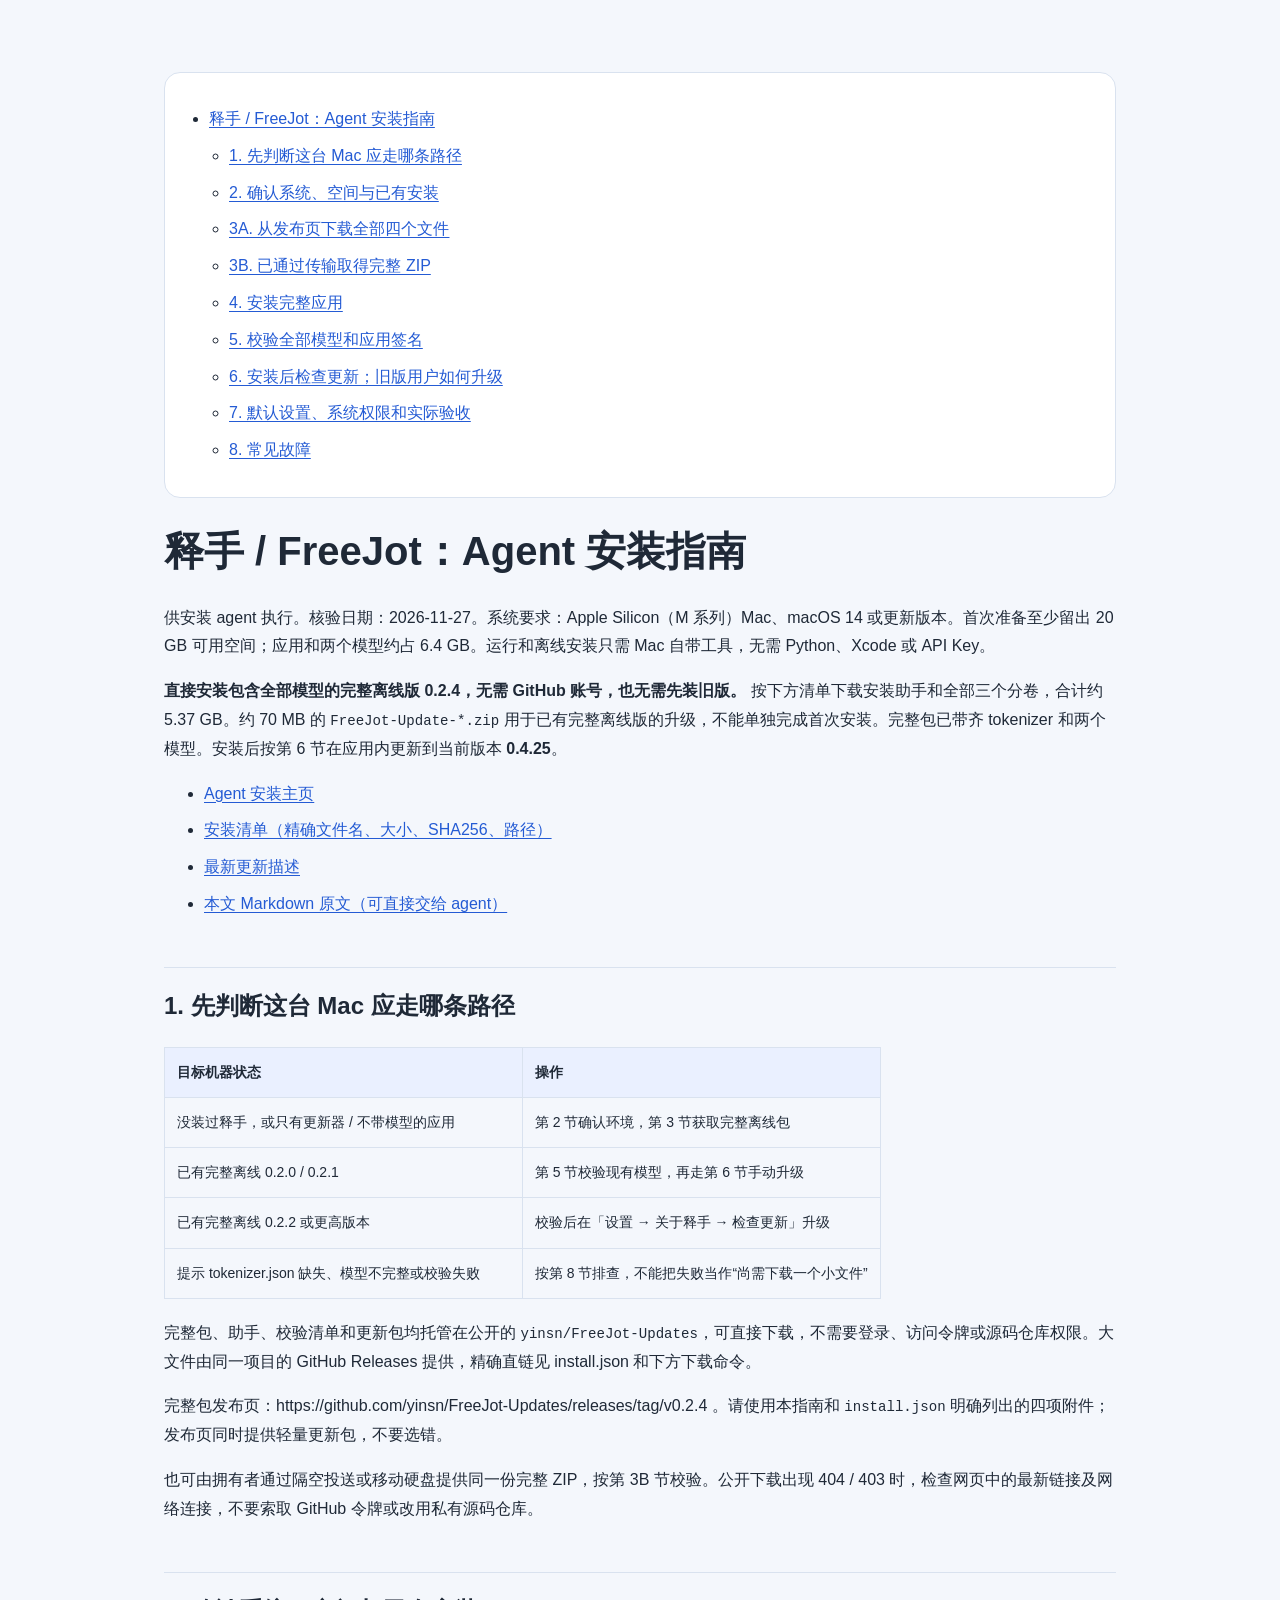
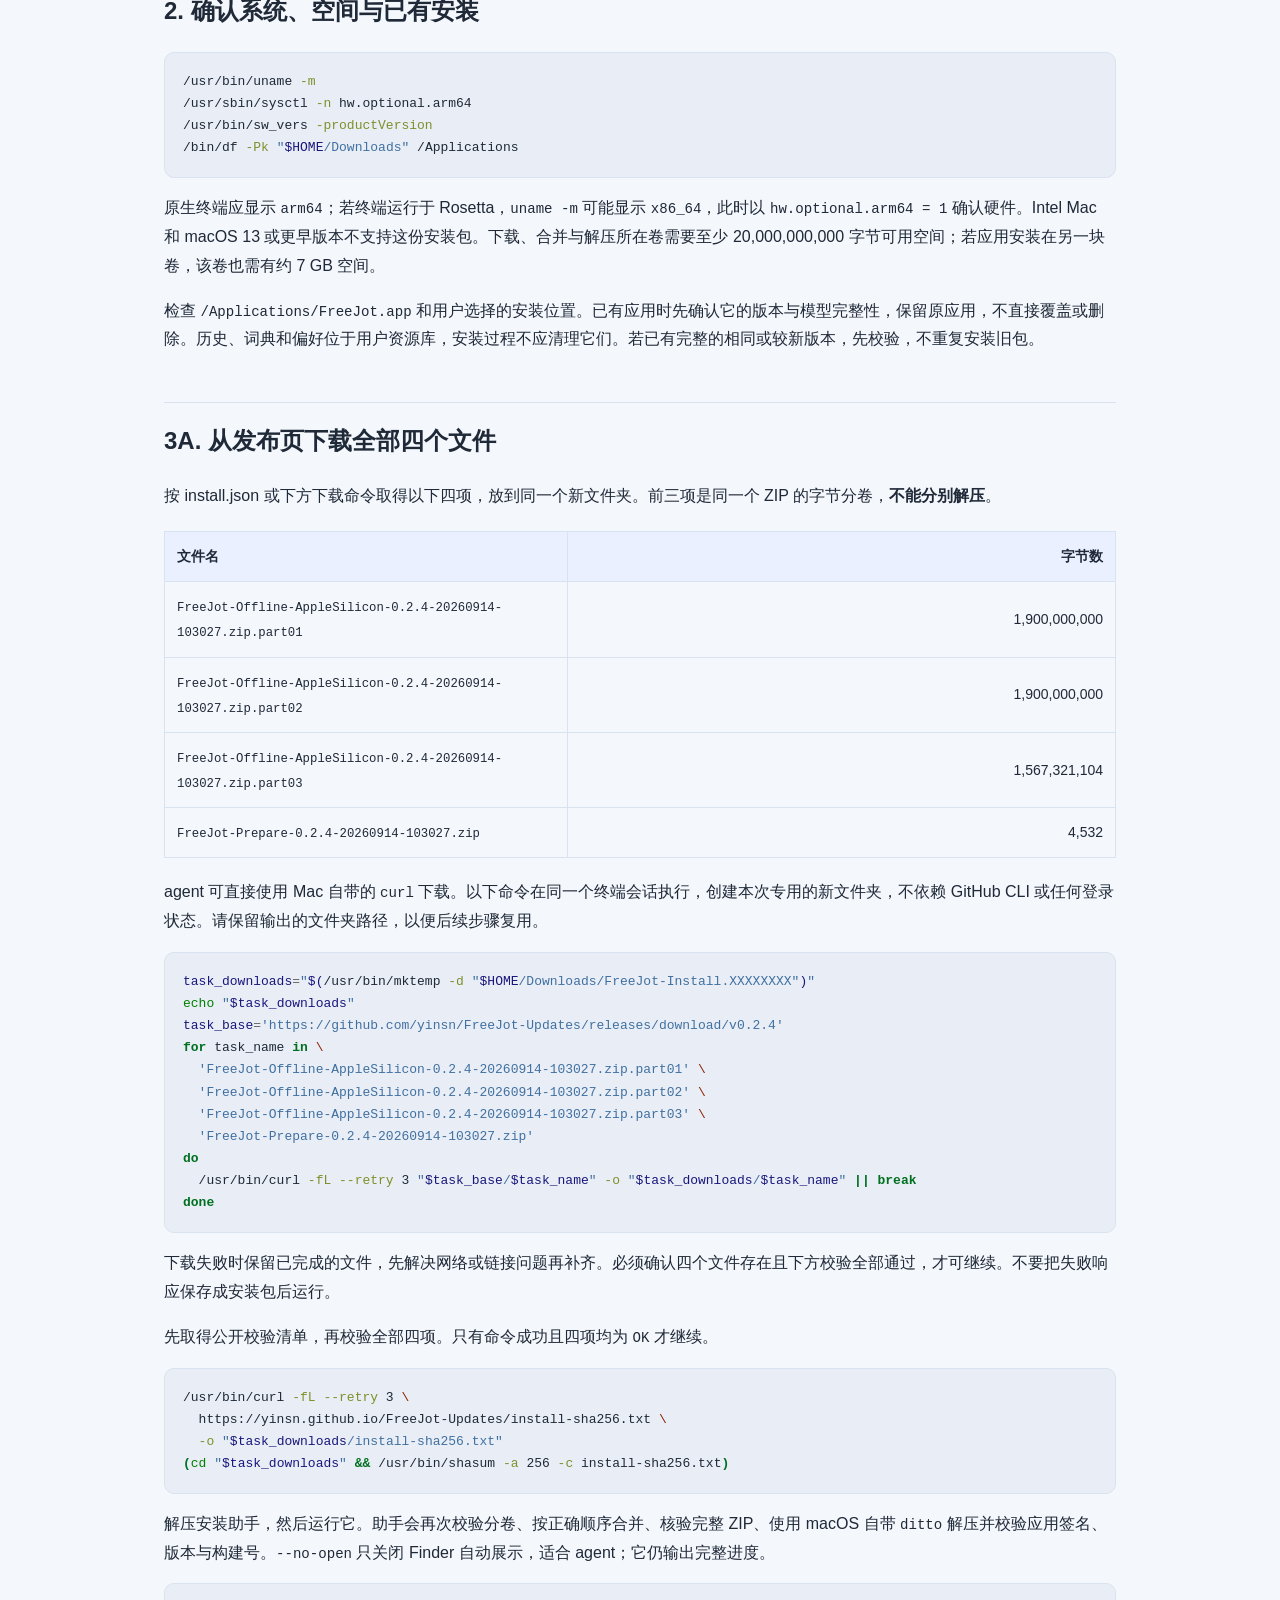
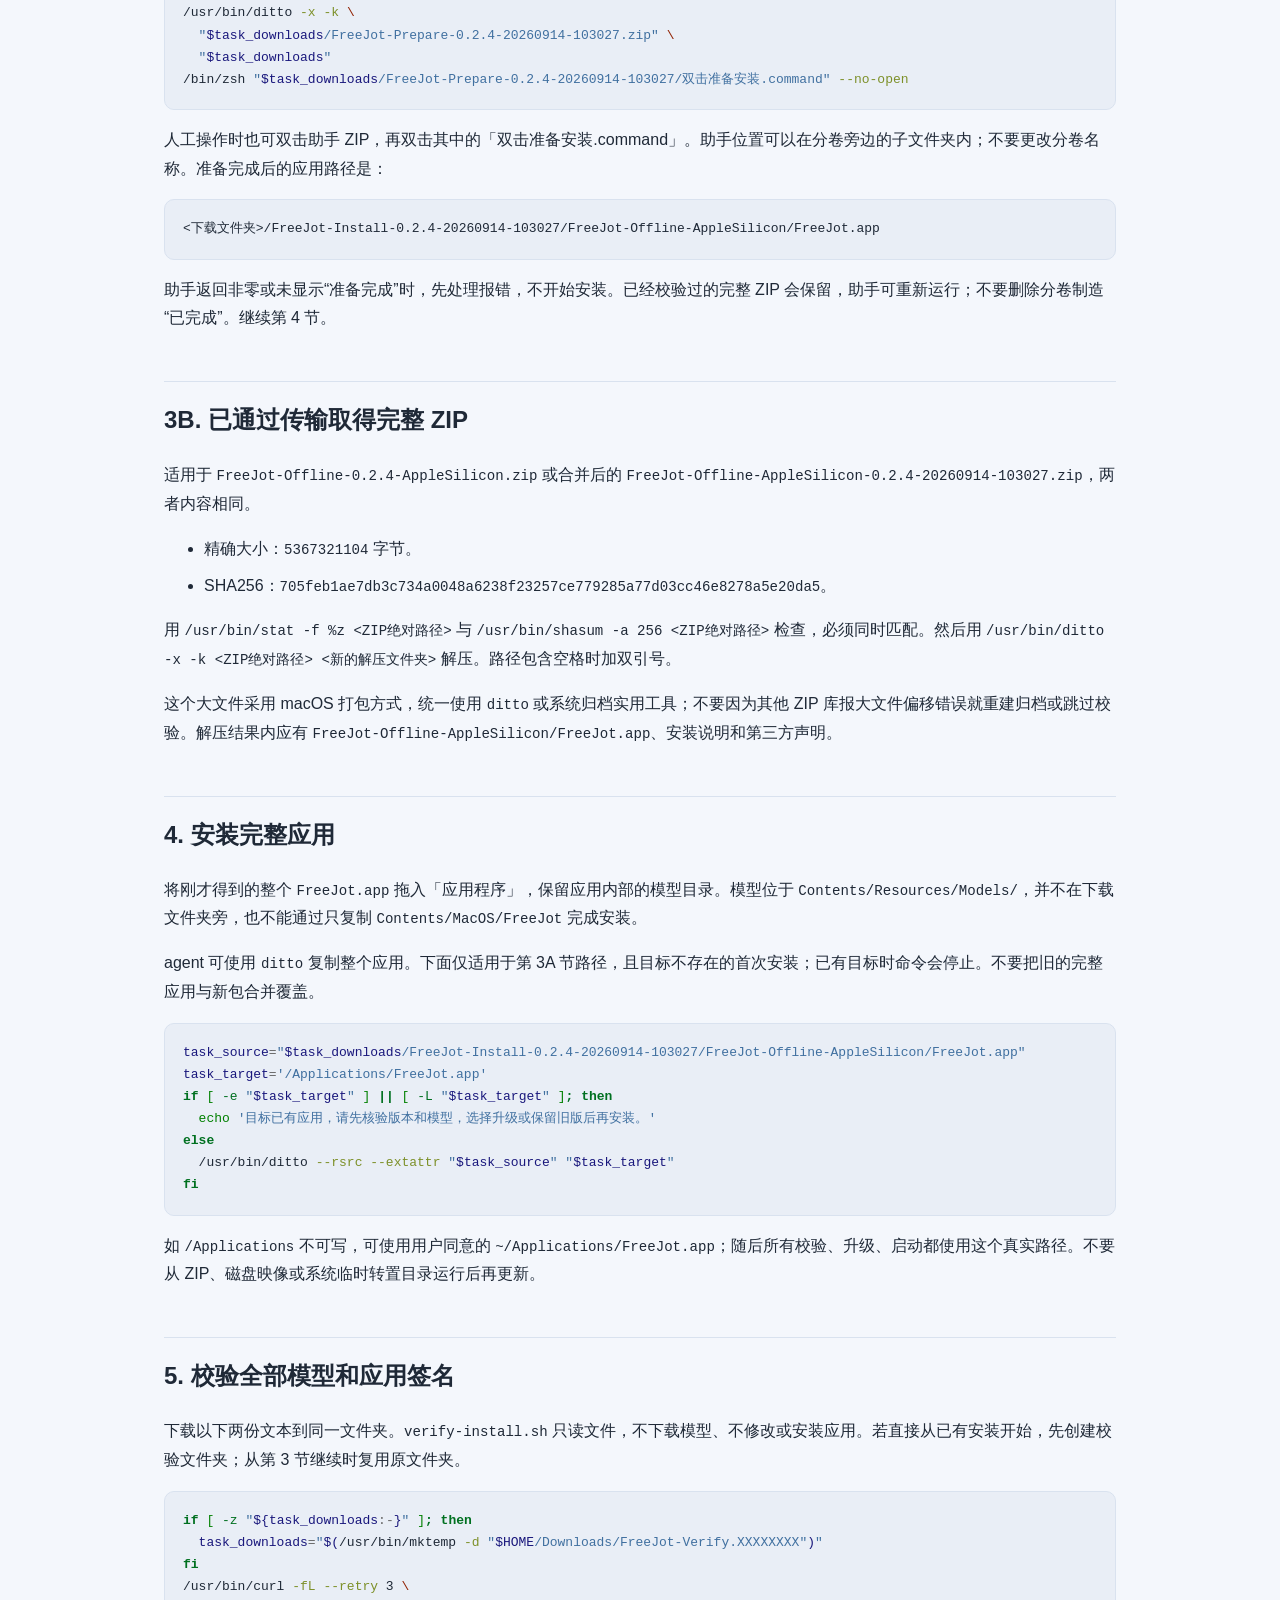
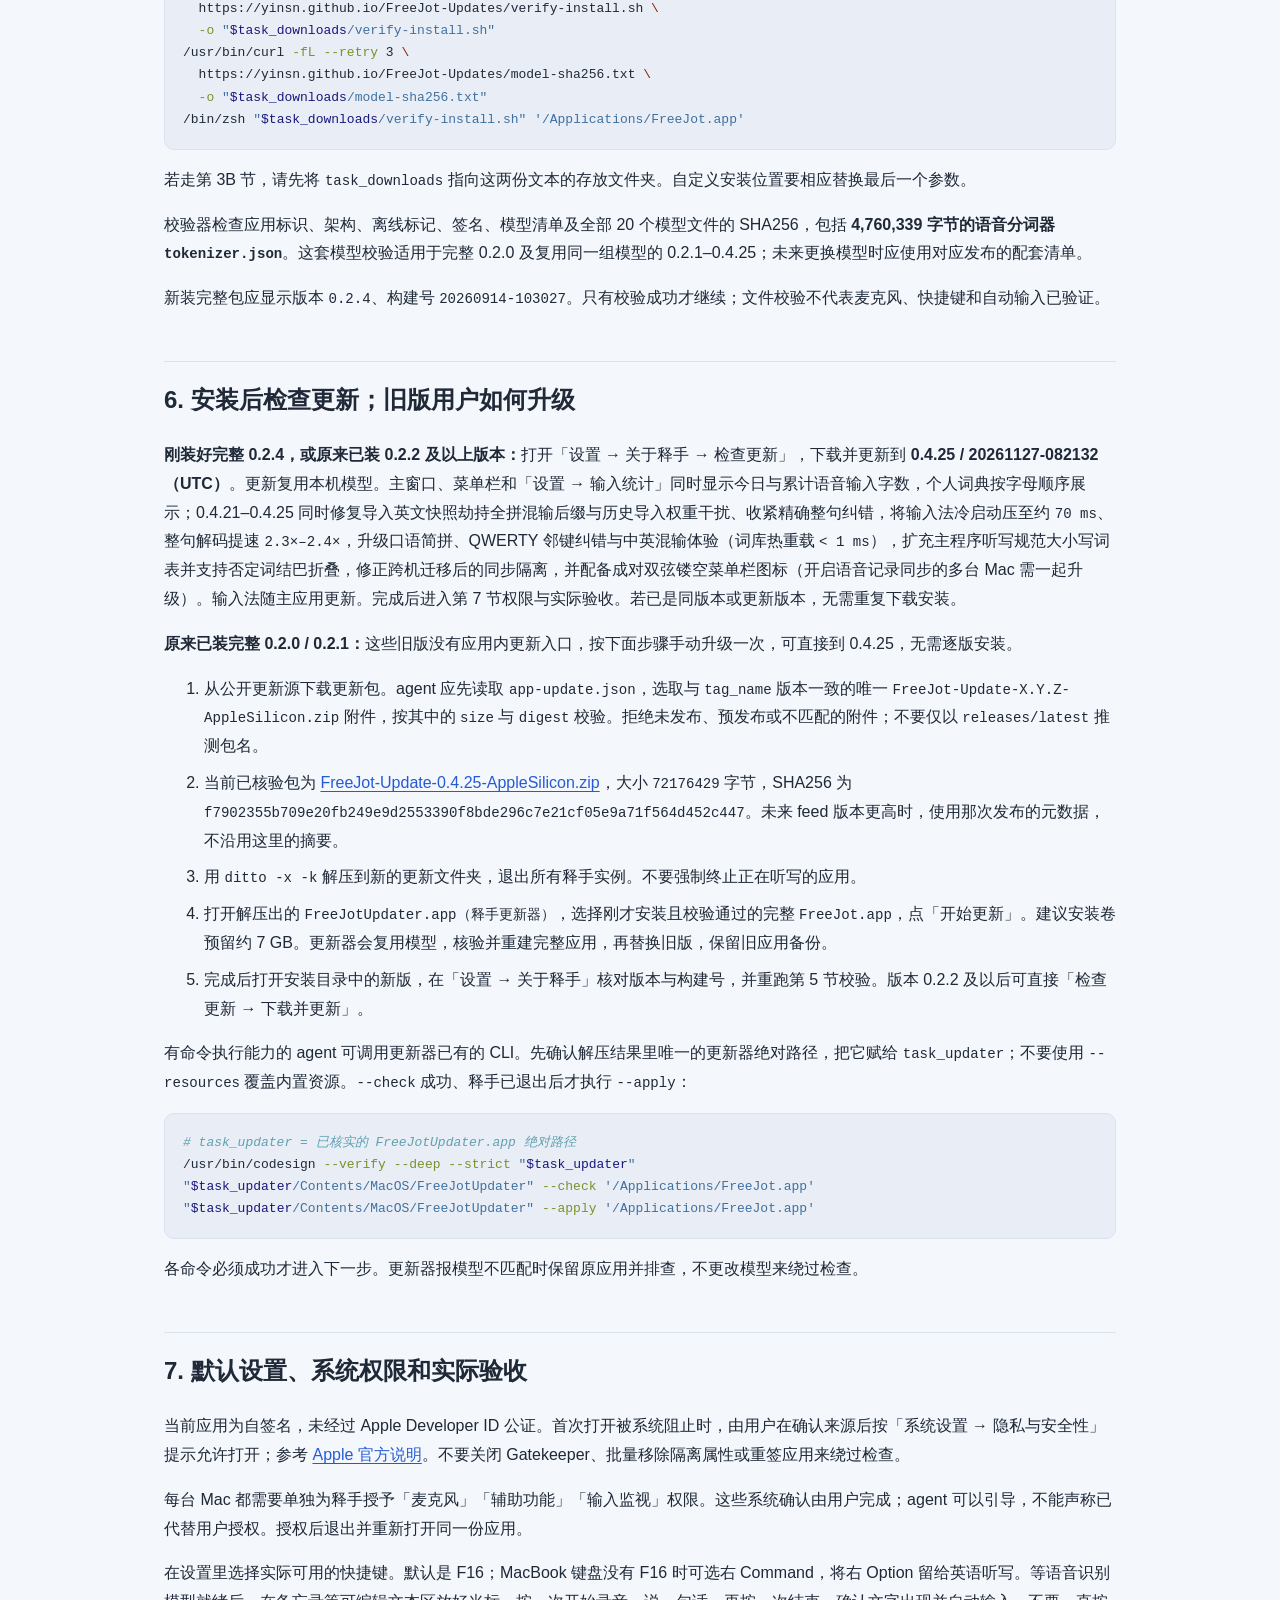
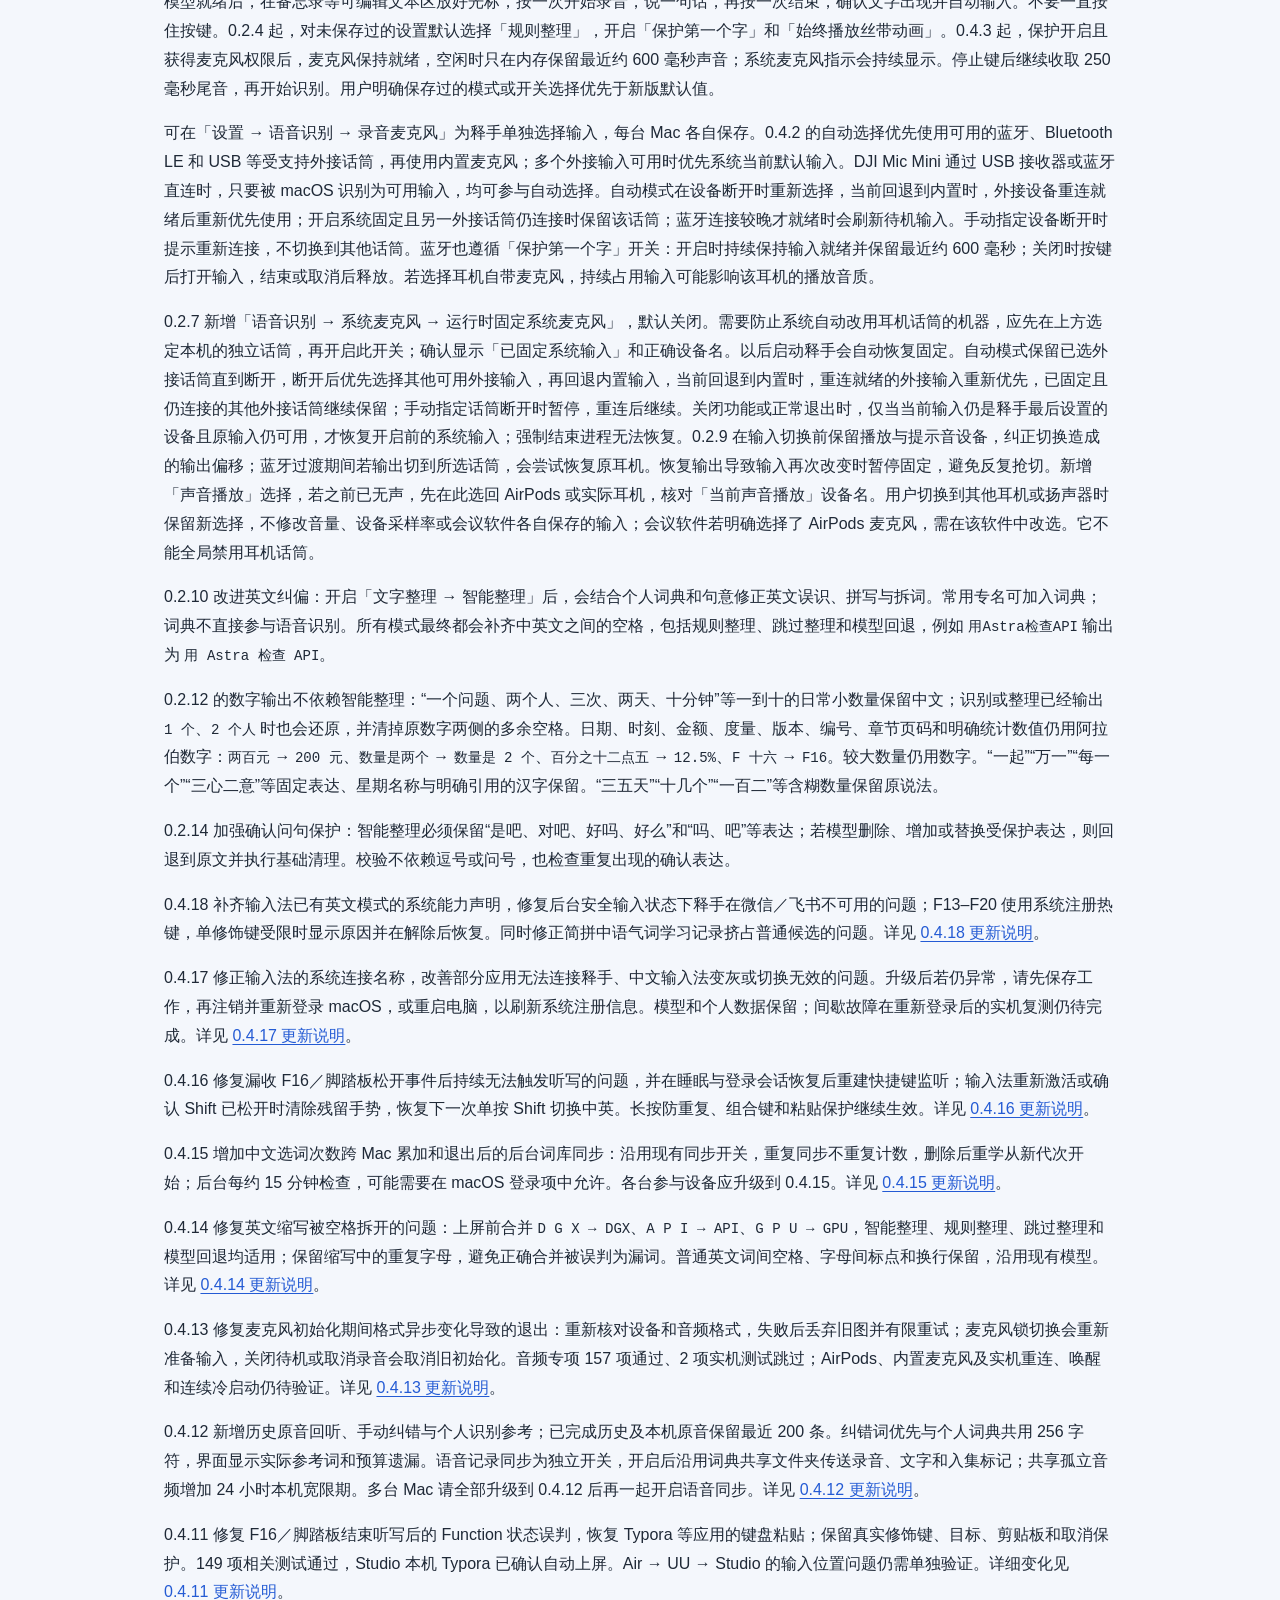
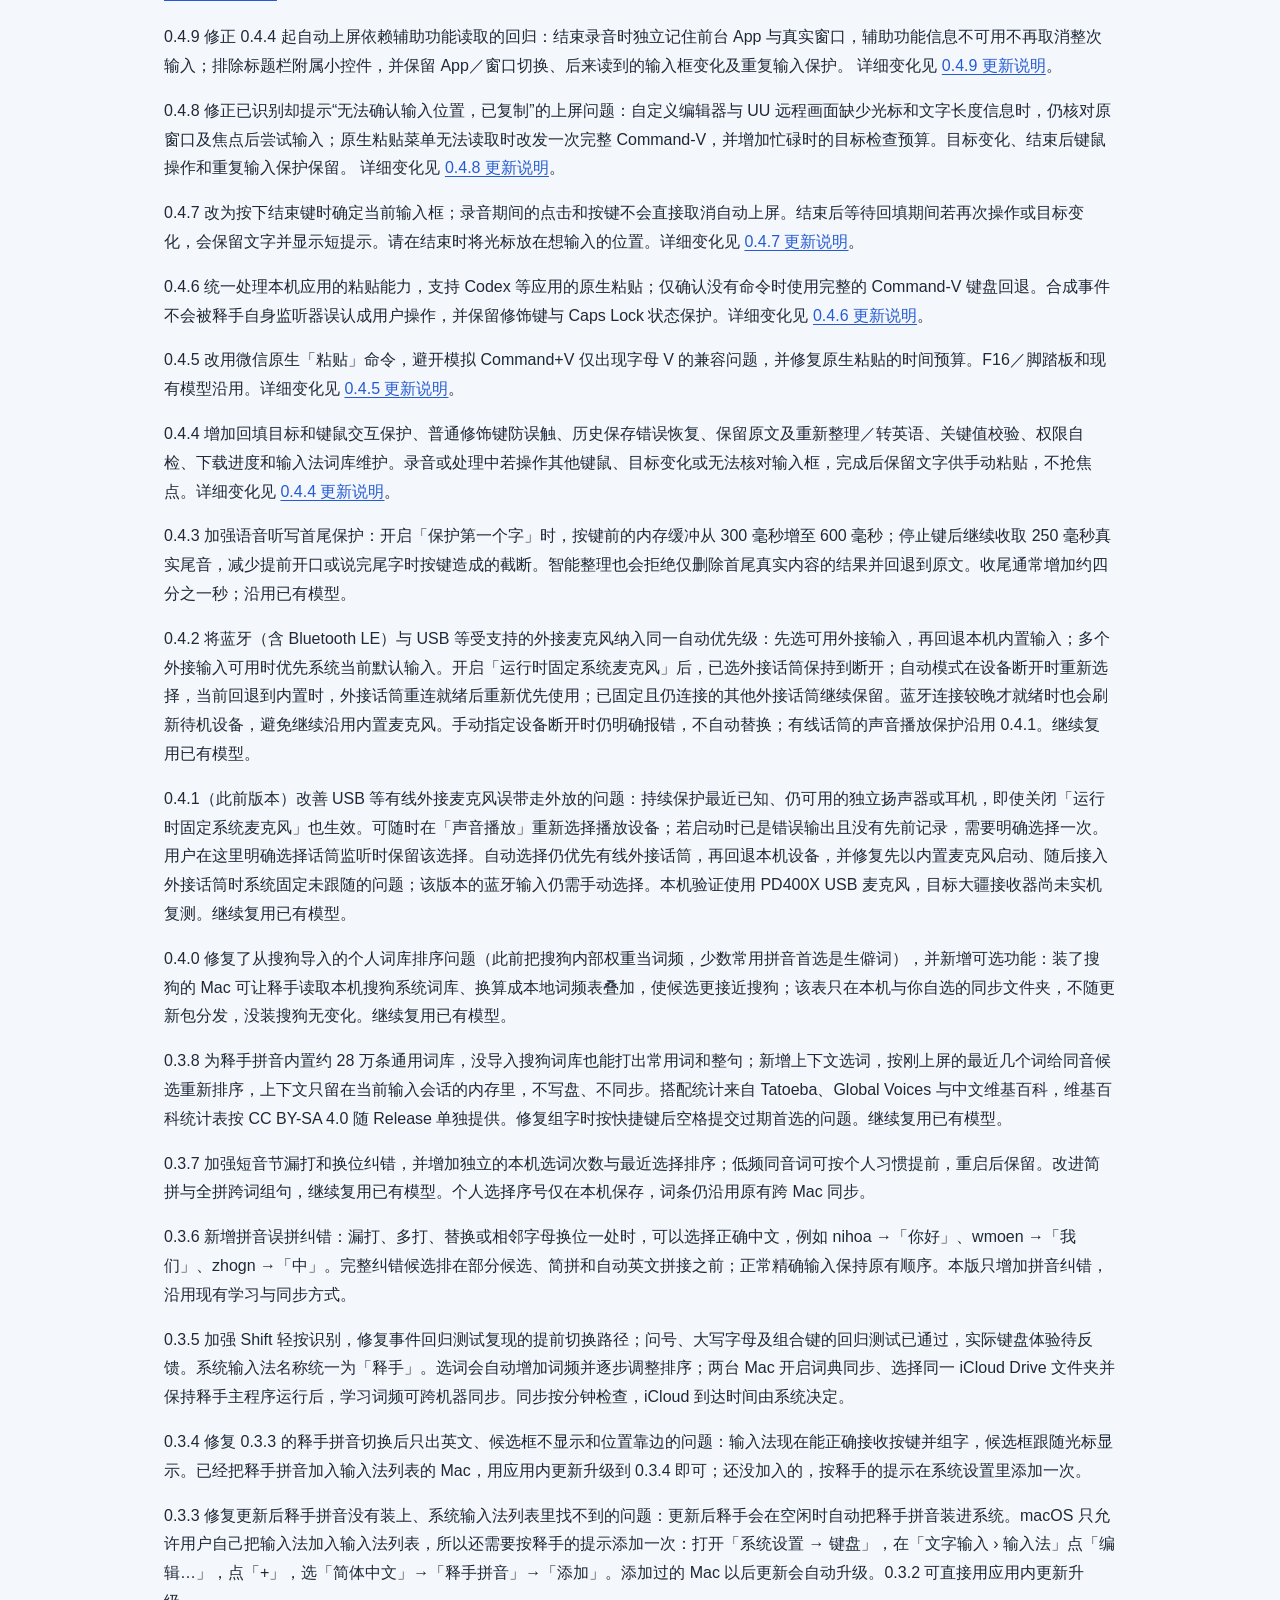
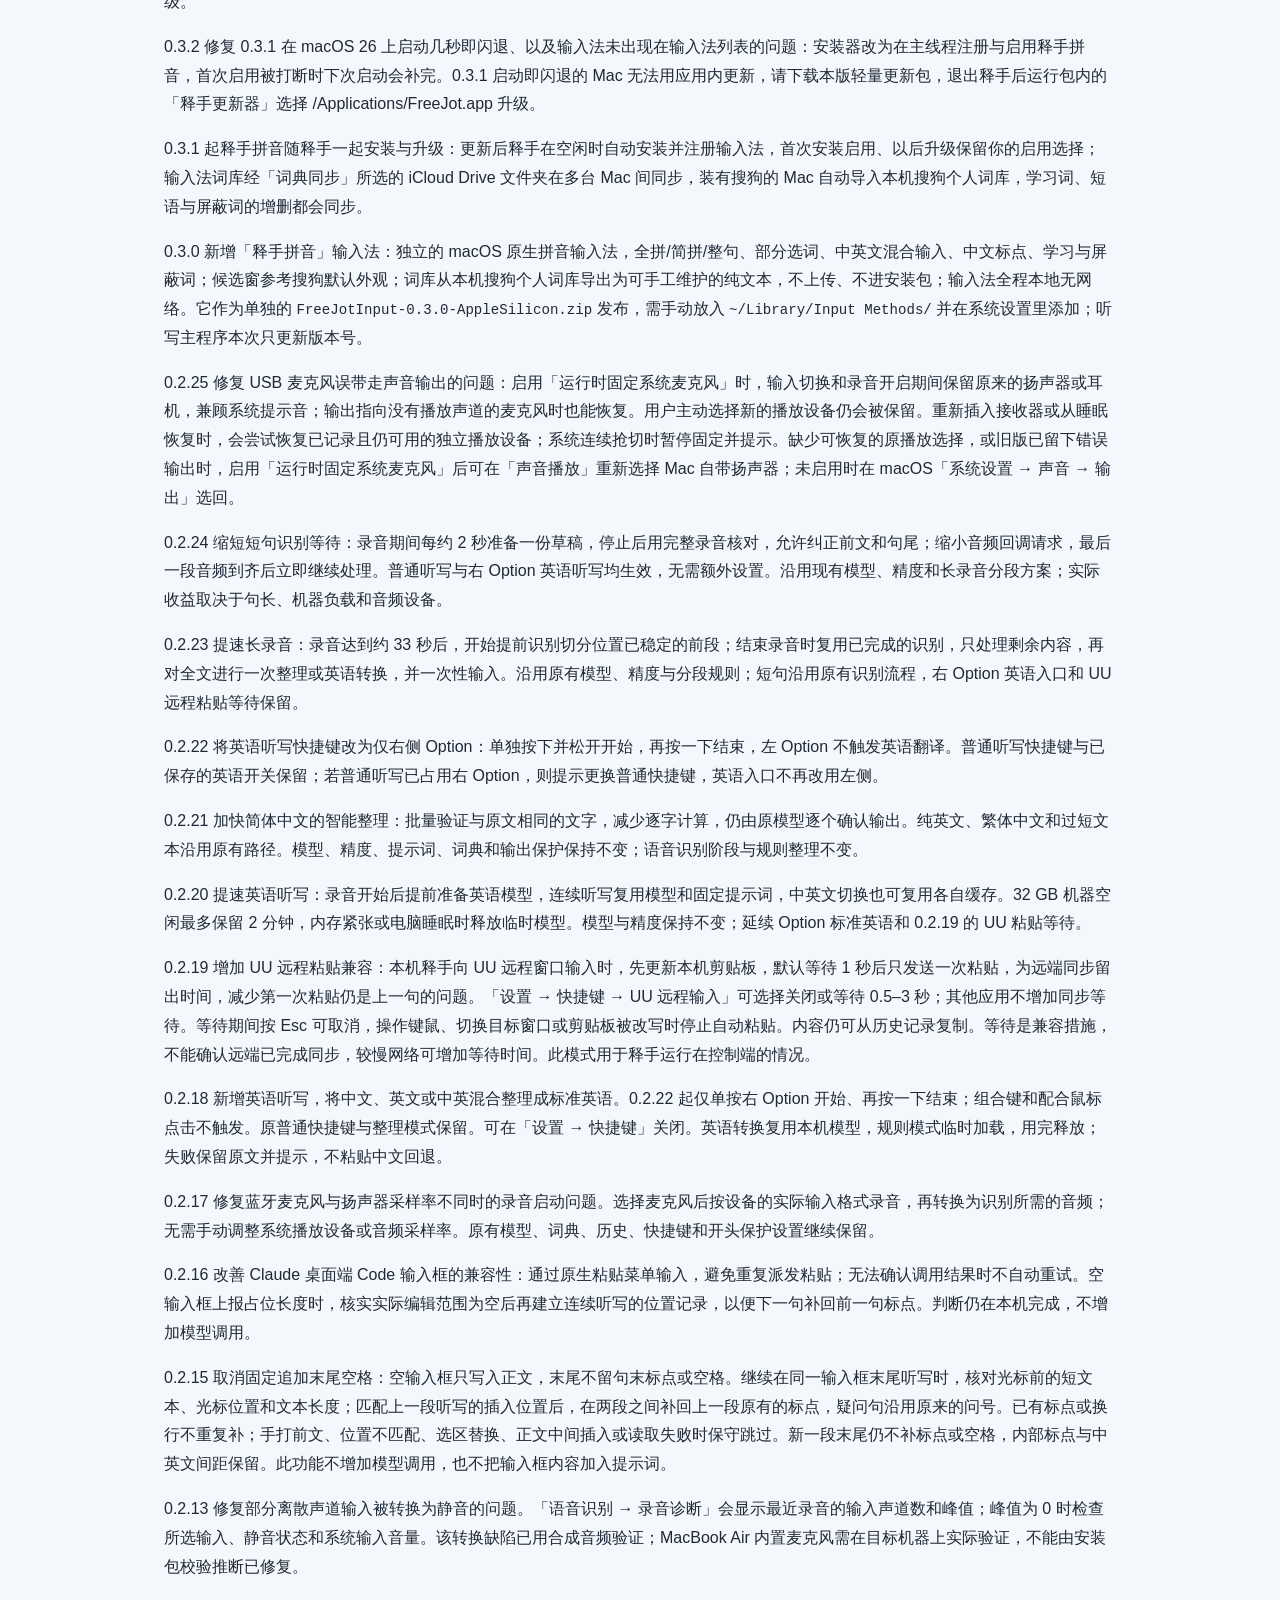
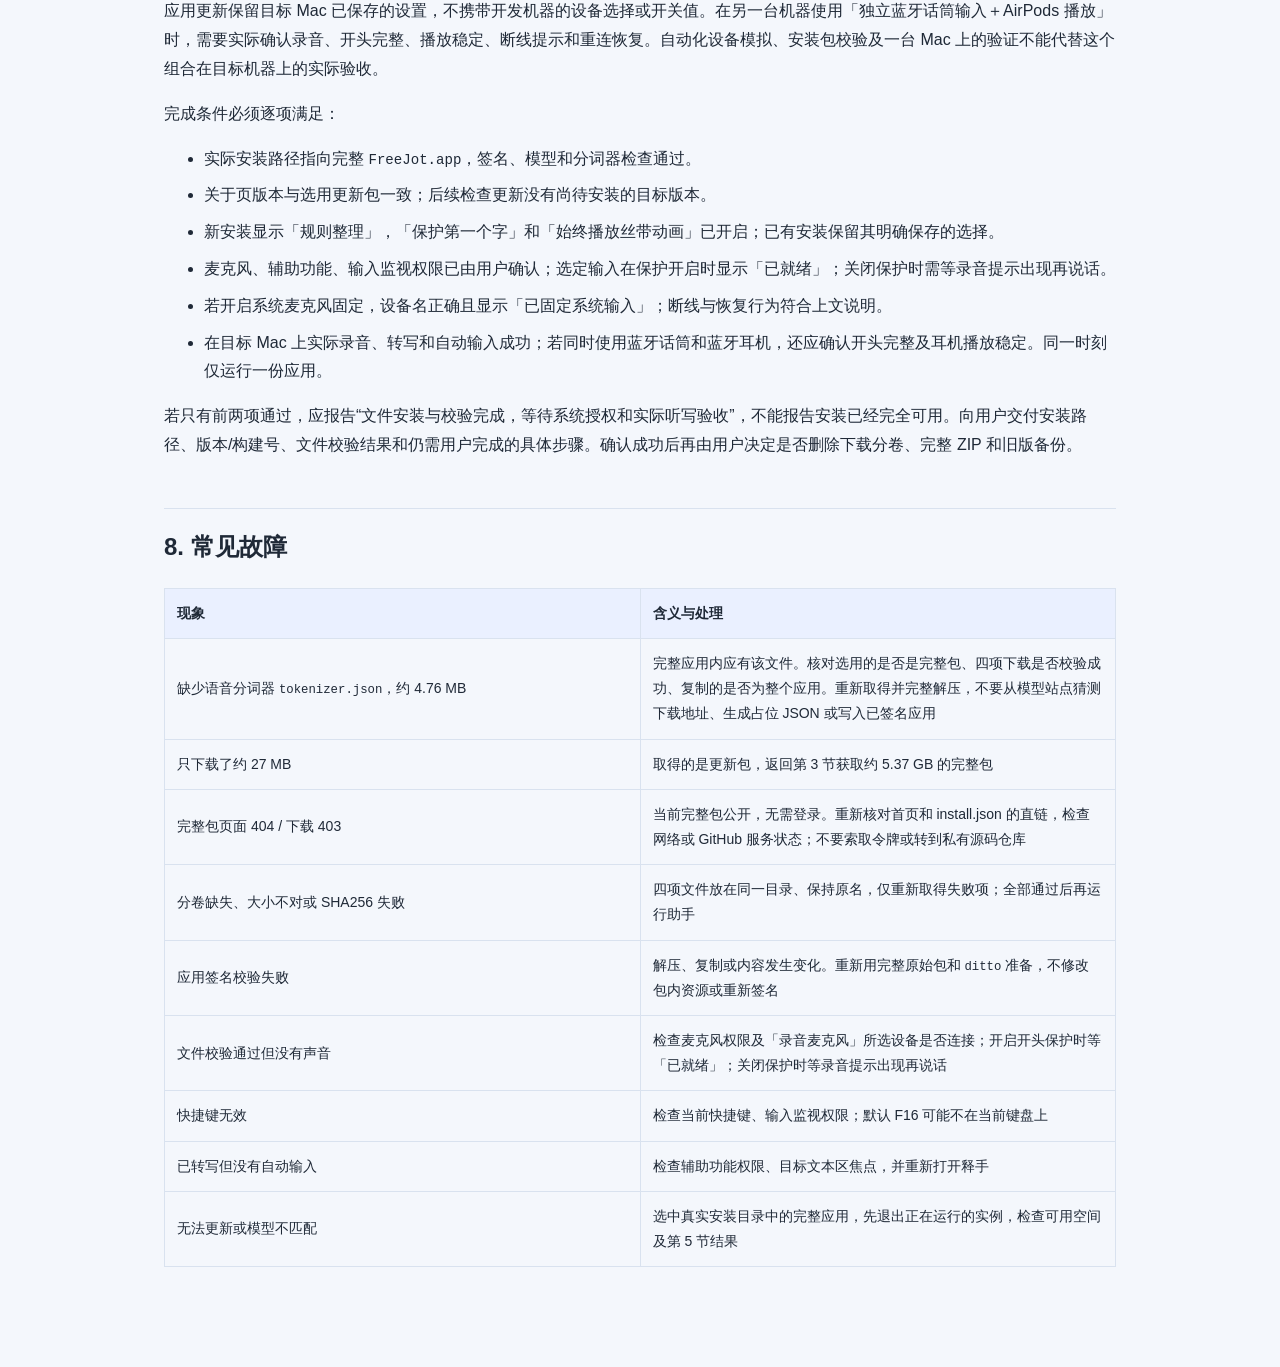
==== commit 5721d1e1: "Release 0.4.25 (20261127-082132)" ====
--- a/install.html
+++ b/install.html
@@ -126,7 +126,7 @@
 </ul>
 </nav>
 <h1 id="释手-freejotagent-安装指南">释手 / FreeJot：Agent 安装指南</h1>
-<p>供安装 agent 执行。核验日期：2026-11-22。系统要求：Apple Silicon（M
+<p>供安装 agent 执行。核验日期：2026-11-27。系统要求：Apple Silicon（M
 系列）Mac、macOS 14 或更新版本。首次准备至少留出 20 GB
 可用空间；应用和两个模型约占 6.4 GB。运行和离线安装只需 Mac
 自带工具，无需 Python、Xcode 或 API Key。</p>
@@ -136,7 +136,7 @@
 <code>FreeJot-Update-*.zip</code>
 用于已有完整离线版的升级，不能单独完成首次安装。完整包已带齐 tokenizer
 和两个模型。安装后按第 6 节在应用内更新到当前版本
-<strong>0.4.24</strong>。</p>
+<strong>0.4.25</strong>。</p>
 <ul>
 <li><a href="https://yinsn.github.io/FreeJot-Updates/">Agent
 安装主页</a></li>
@@ -323,18 +323,19 @@
 个模型文件的 SHA256，包括 <strong>4,760,339 字节的语音分词器
 <code>tokenizer.json</code></strong>。这套模型校验适用于完整 0.2.0
 及复用同一组模型的
-0.2.1–0.4.24；未来更换模型时应使用对应发布的配套清单。</p>
+0.2.1–0.4.25；未来更换模型时应使用对应发布的配套清单。</p>
 <p>新装完整包应显示版本 <code>0.2.4</code>、构建号
 <code>20260914-103027</code>。只有校验成功才继续；文件校验不代表麦克风、快捷键和自动输入已验证。</p>
 <h2 id="安装后检查更新旧版用户如何升级">6.
 安装后检查更新；旧版用户如何升级</h2>
 <p><strong>刚装好完整 0.2.4，或原来已装 0.2.2
 及以上版本：</strong>打开「设置 → 关于释手 → 检查更新」，下载并更新到
-<strong>0.4.24 /
-20261122-122930（UTC）</strong>。更新复用本机模型。主窗口、菜单栏和「设置
+<strong>0.4.25 /
+20261127-082132（UTC）</strong>。更新复用本机模型。主窗口、菜单栏和「设置
 →
-输入统计」同时显示今日与累计语音输入字数，个人词典按字母顺序展示；0.4.21–0.4.24
-同时将输入法冷启动压至约 <code>70 ms</code>、整句解码提速
+输入统计」同时显示今日与累计语音输入字数，个人词典按字母顺序展示；0.4.21–0.4.25
+同时修复导入英文快照劫持全拼混输后缀与历史导入权重干扰、收紧精确整句纠错，将输入法冷启动压至约
+<code>70 ms</code>、整句解码提速
 <code>2.3×–2.4×</code>，升级口语简拼、QWERTY
 邻键纠错与中英混输体验（词库热重载
 <code>&lt; 1 ms</code>），扩充主程序听写规范大小写词表并支持否定词结巴折叠，修正跨机迁移后的同步隔离，并配备成对双弦镂空菜单栏图标（开启语音记录同步的多台
@@ -342,7 +343,7 @@
 节权限与实际验收。若已是同版本或更新版本，无需重复下载安装。</p>
 <p><strong>原来已装完整 0.2.0 /
 0.2.1：</strong>这些旧版没有应用内更新入口，按下面步骤手动升级一次，可直接到
-0.4.24，无需逐版安装。</p>
+0.4.25，无需逐版安装。</p>
 <ol type="1">
 <li>从公开更新源下载更新包。agent 应先读取
 <code>app-update.json</code>，选取与 <code>tag_name</code>
@@ -351,9 +352,9 @@
 校验。拒绝未发布、预发布或不匹配的附件；不要仅以
 <code>releases/latest</code> 推测包名。</li>
 <li>当前已核验包为 <a
-href="https://github.com/yinsn/FreeJot-Updates/releases/download/v0.4.24/FreeJot-Update-0.4.24-AppleSilicon.zip">FreeJot-Update-0.4.24-AppleSilicon.zip</a>，大小
-<code>72153563</code> 字节，SHA256 为
-<code>8feade19ad146e59dbe538c5ee7e9dd4e64fed8a2d6bbe76005ad07c047d5ac2</code>。未来
+href="https://github.com/yinsn/FreeJot-Updates/releases/download/v0.4.25/FreeJot-Update-0.4.25-AppleSilicon.zip">FreeJot-Update-0.4.25-AppleSilicon.zip</a>，大小
+<code>72176429</code> 字节，SHA256 为
+<code>f7902355b709e20fb249e9d2553390f8bde296c7e21cf05e9a71f564d452c447</code>。未来
 feed 版本更高时，使用那次发布的元数据，不沿用这里的摘要。</li>
 <li>用 <code>ditto -x -k</code>
 解压到新的更新文件夹，退出所有释手实例。不要强制终止正在听写的应用。</li>
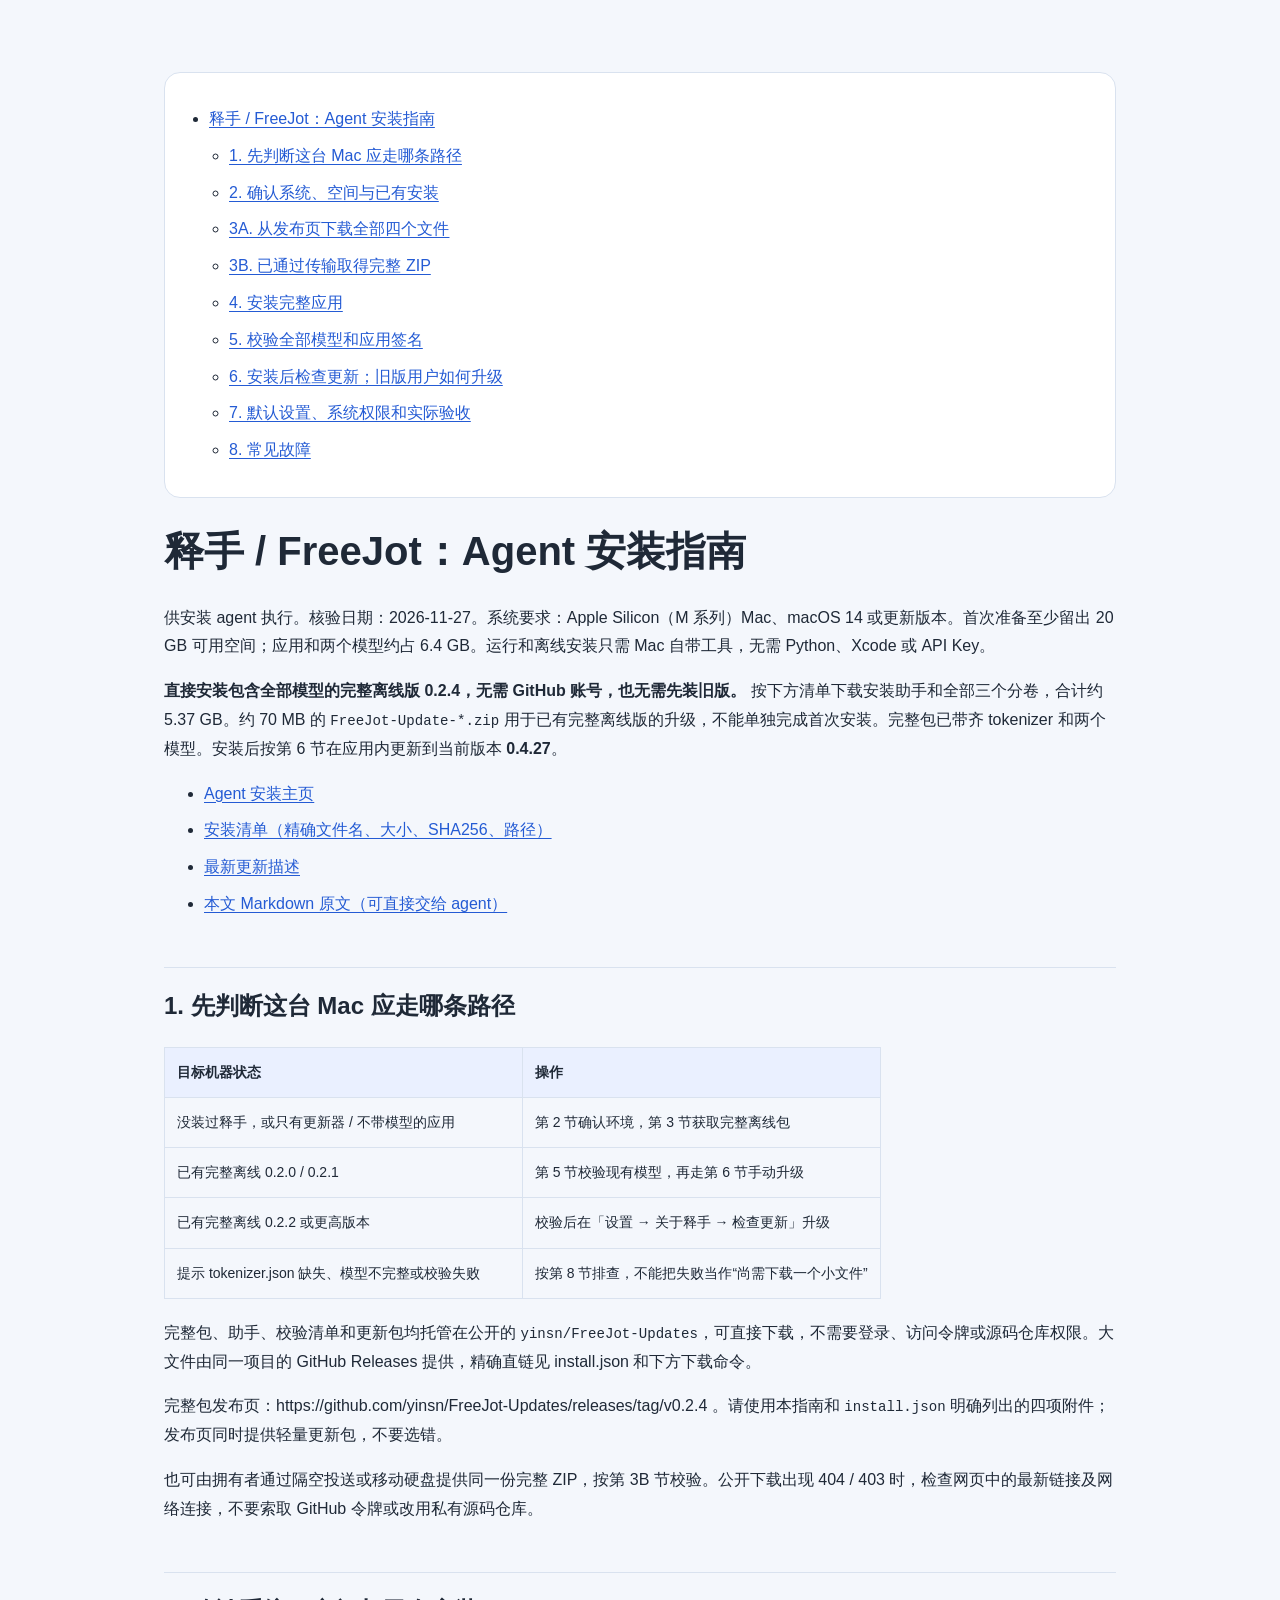
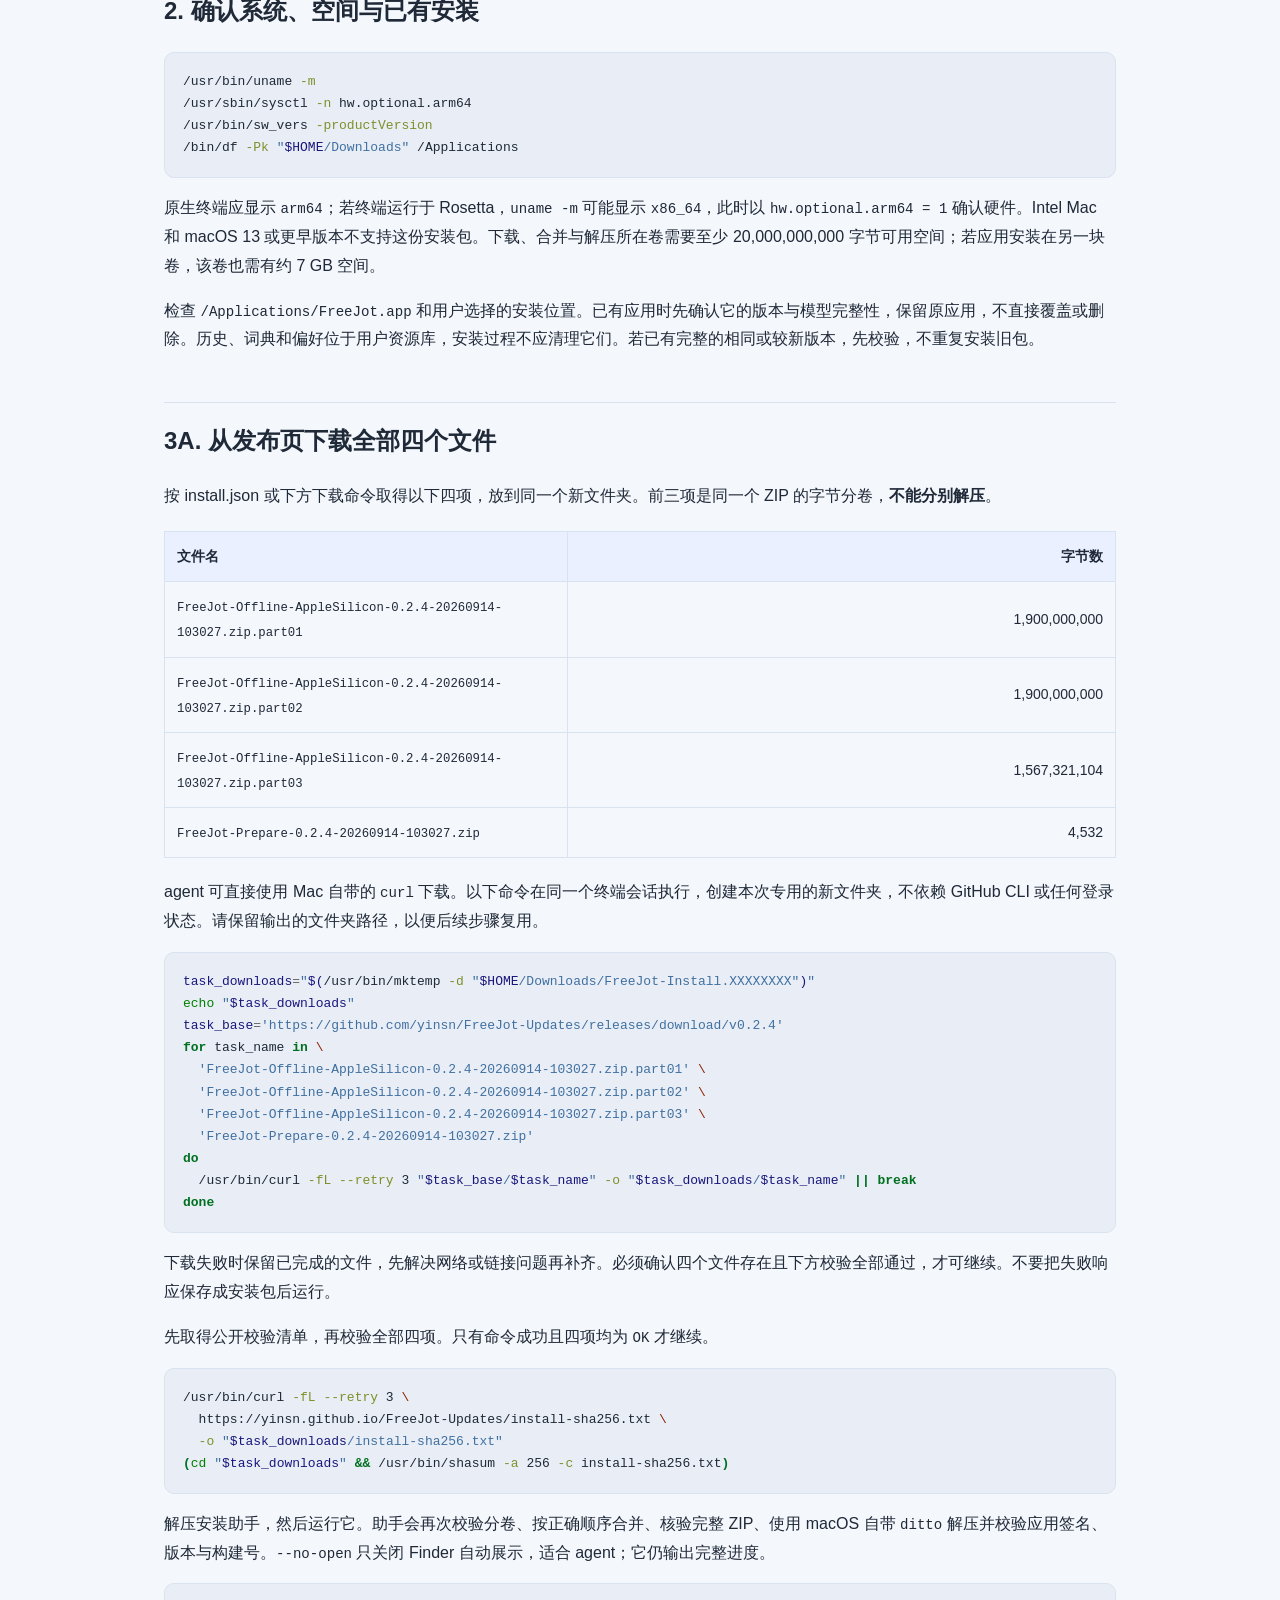
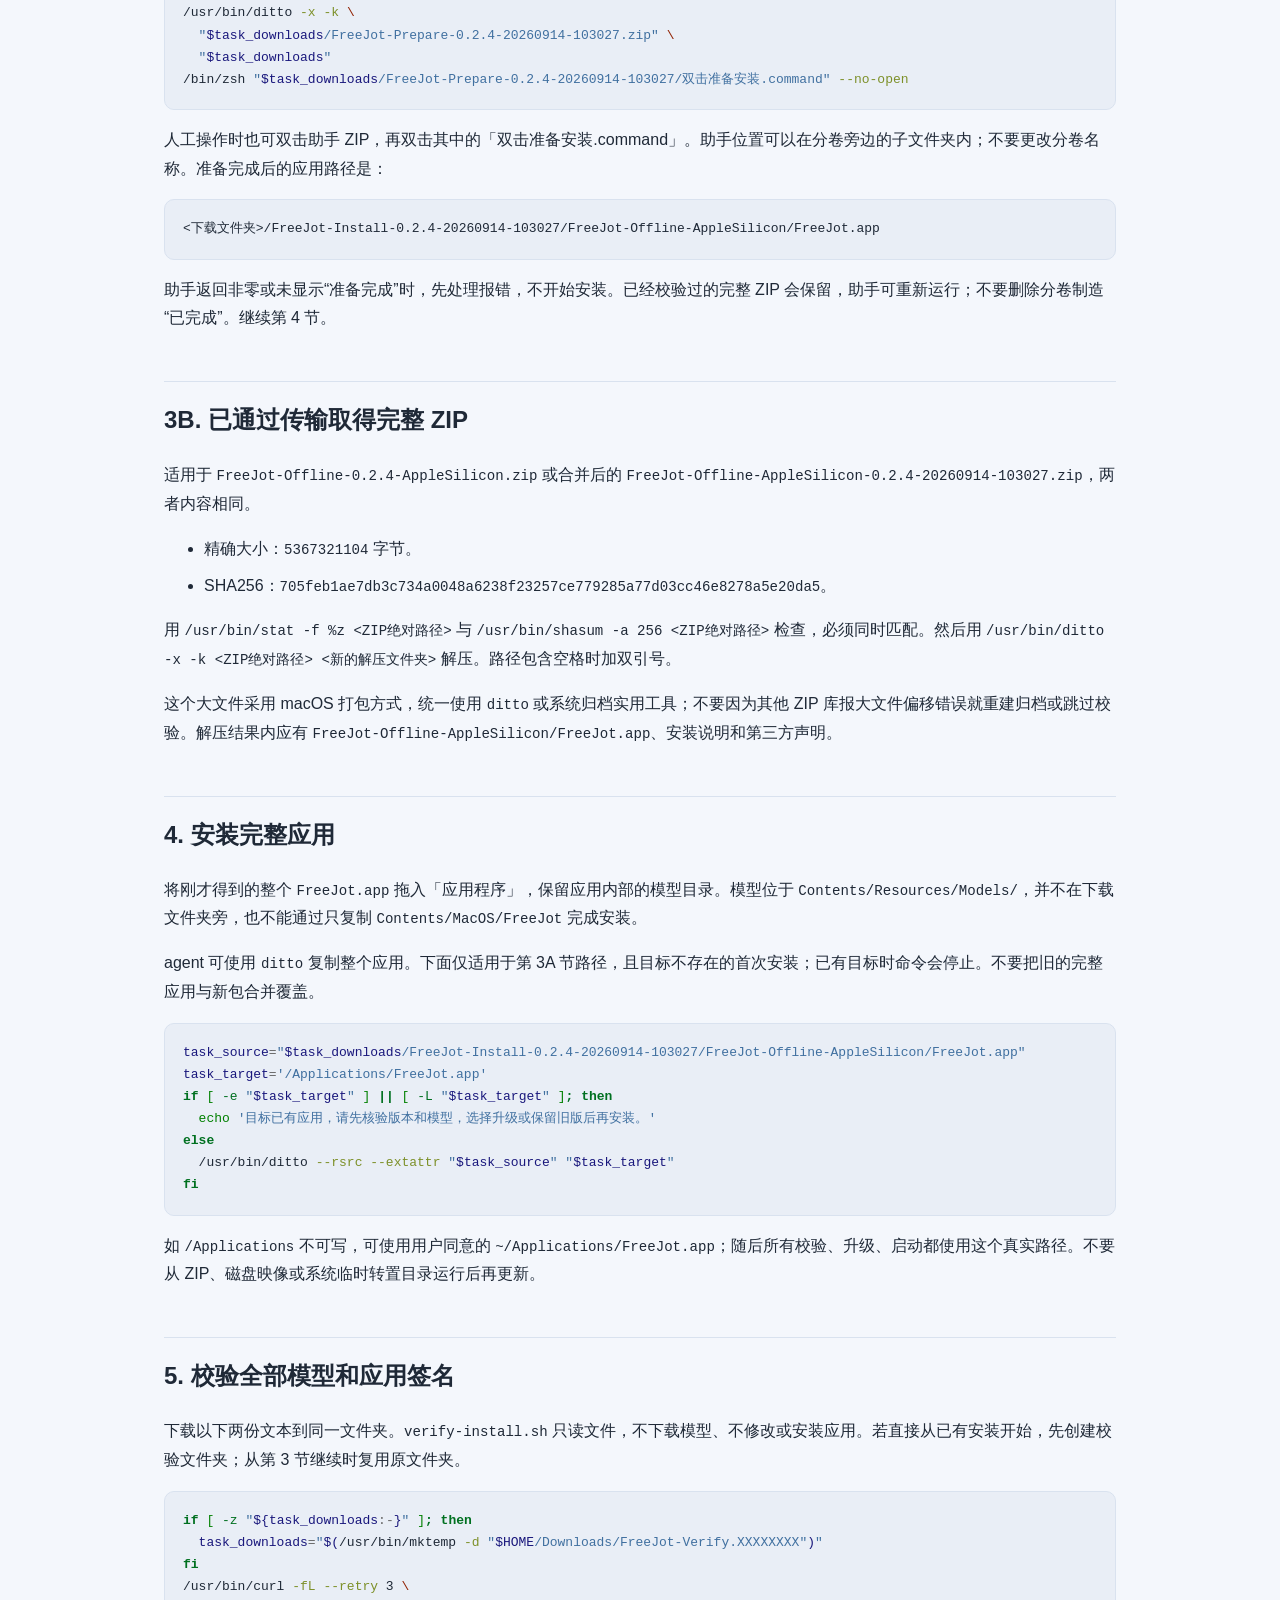
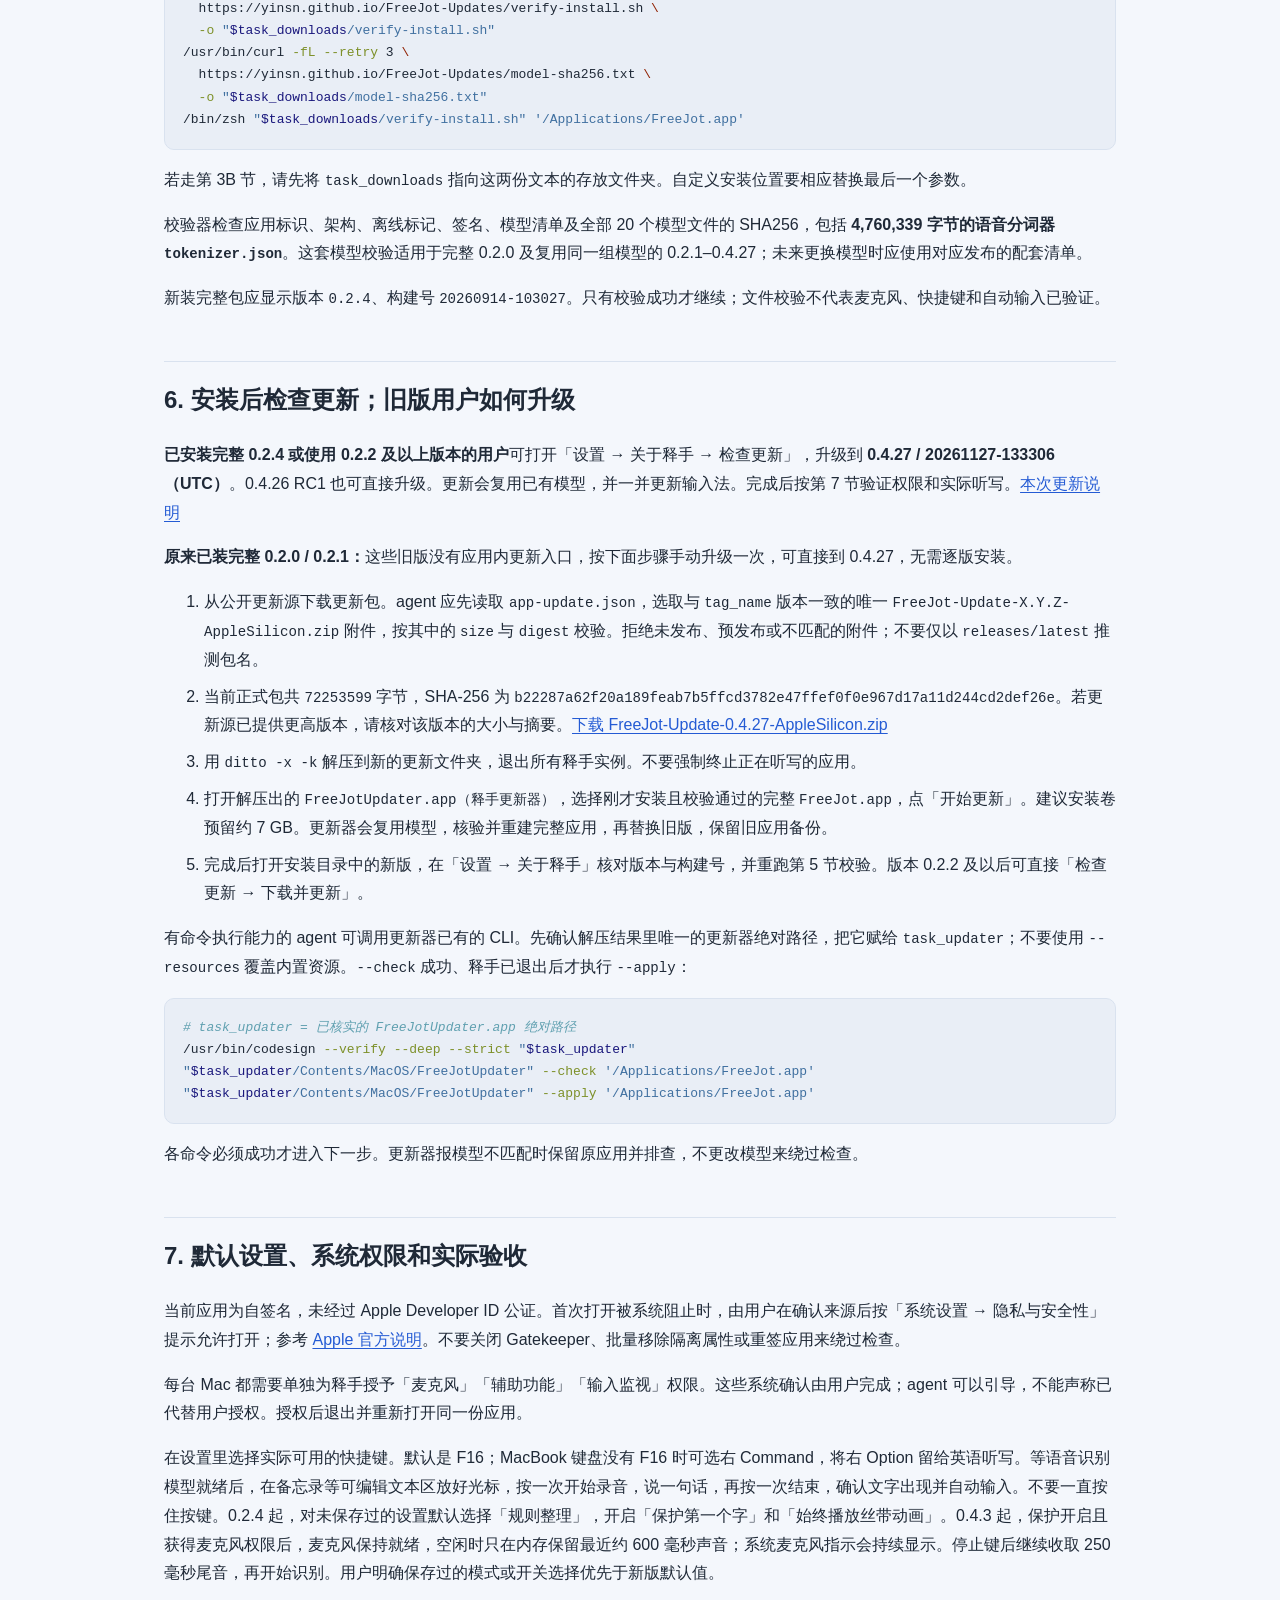
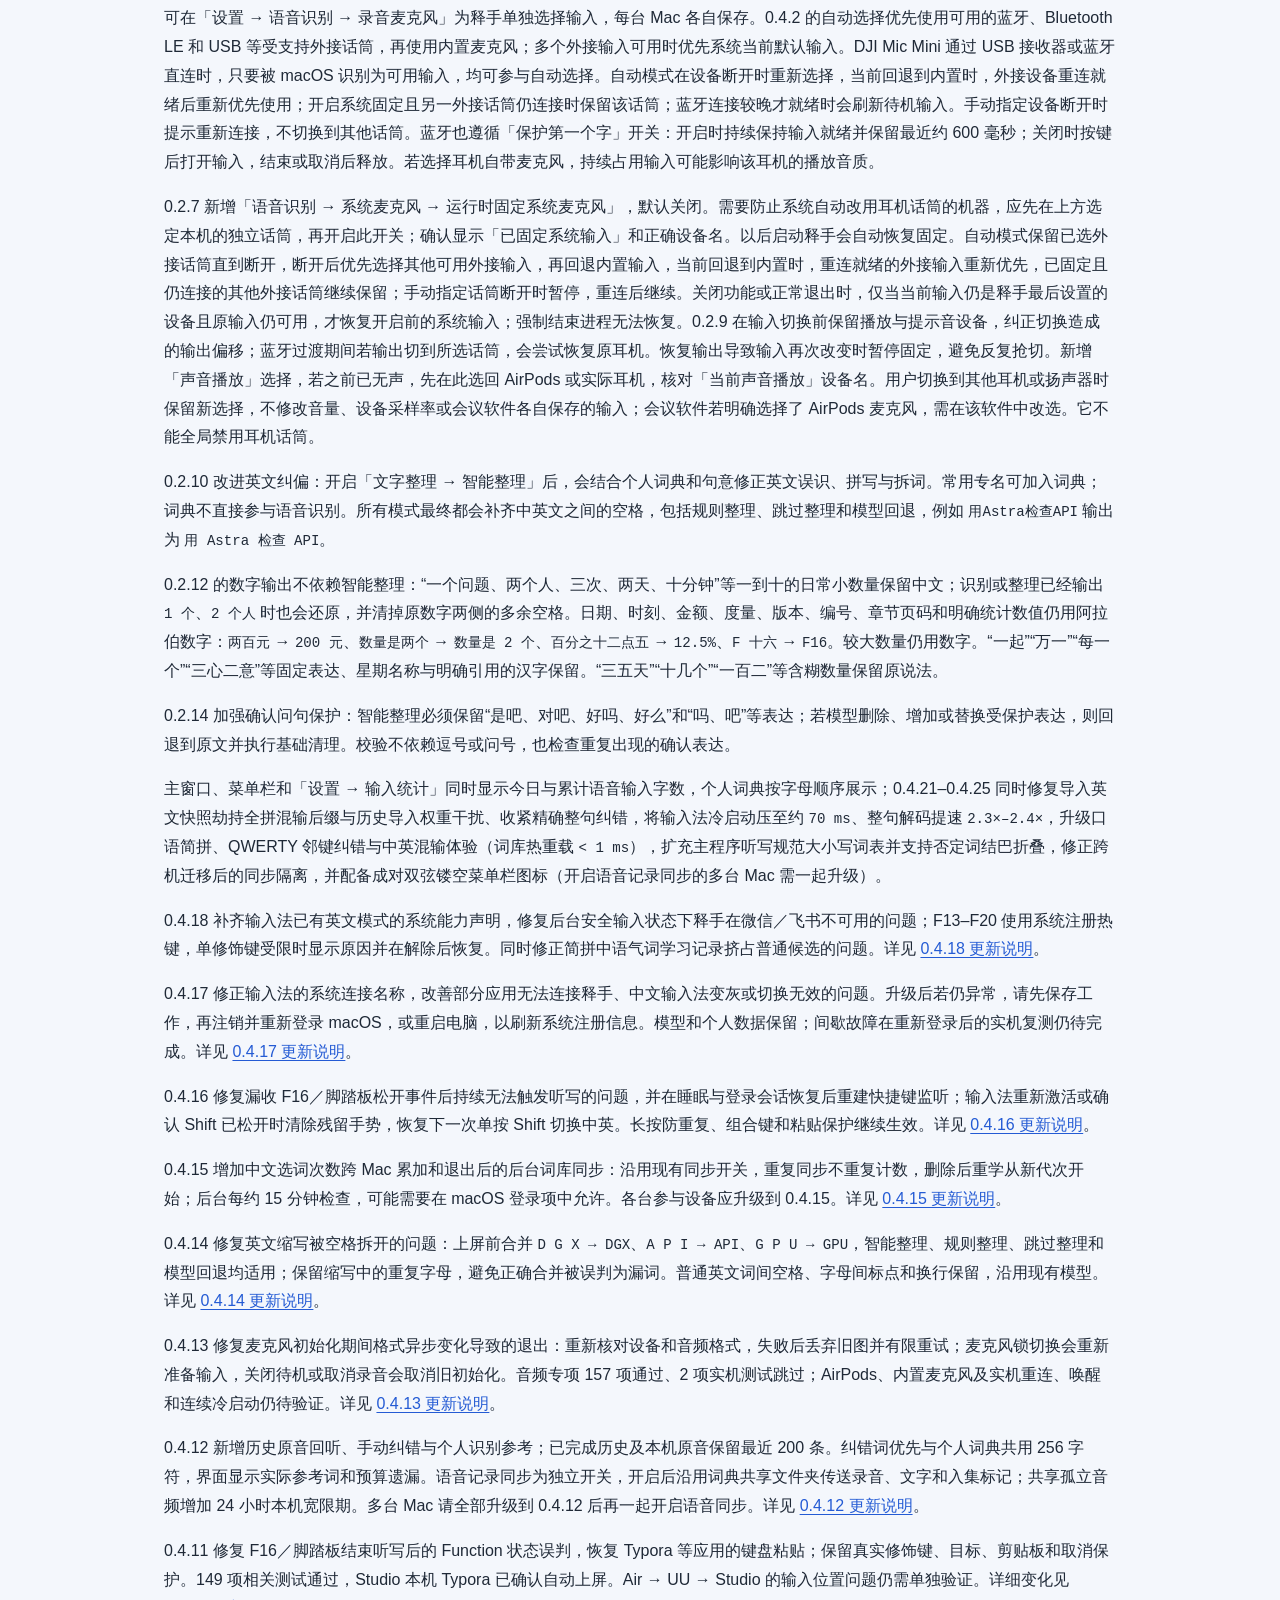
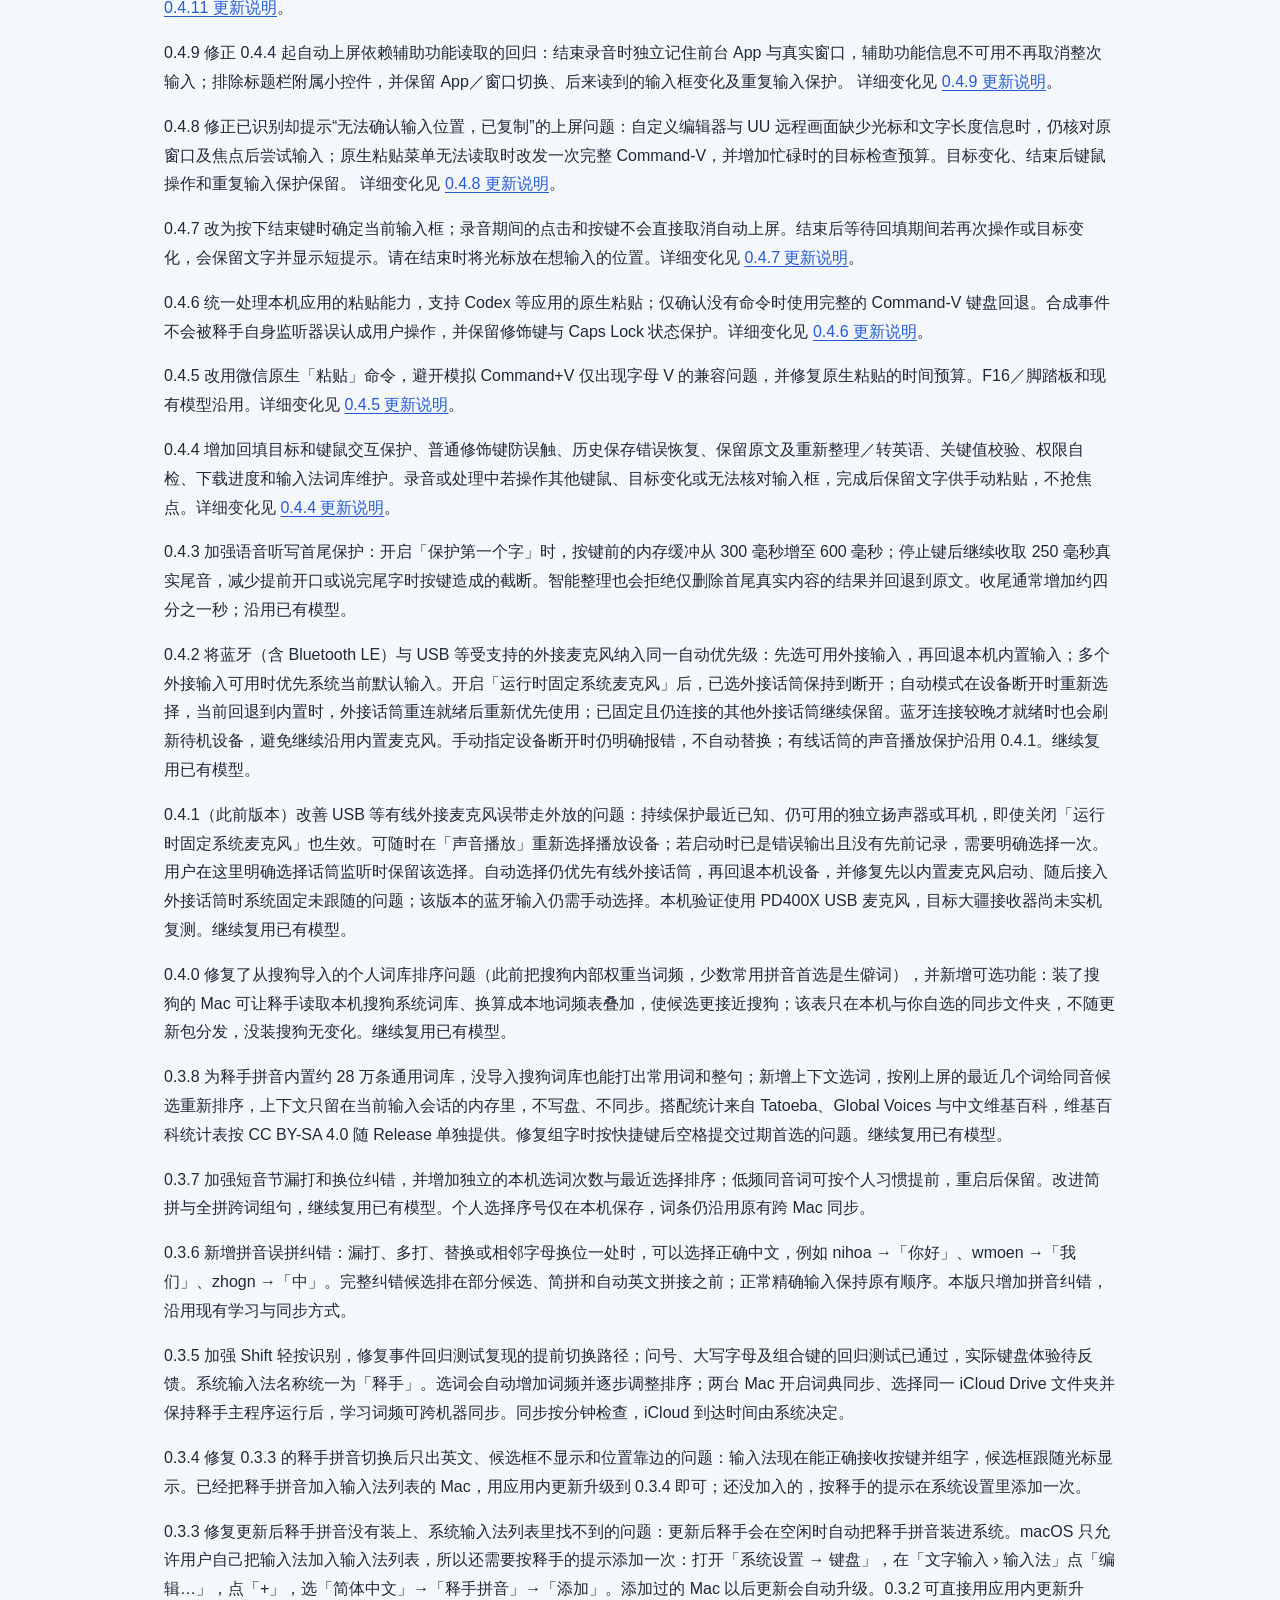
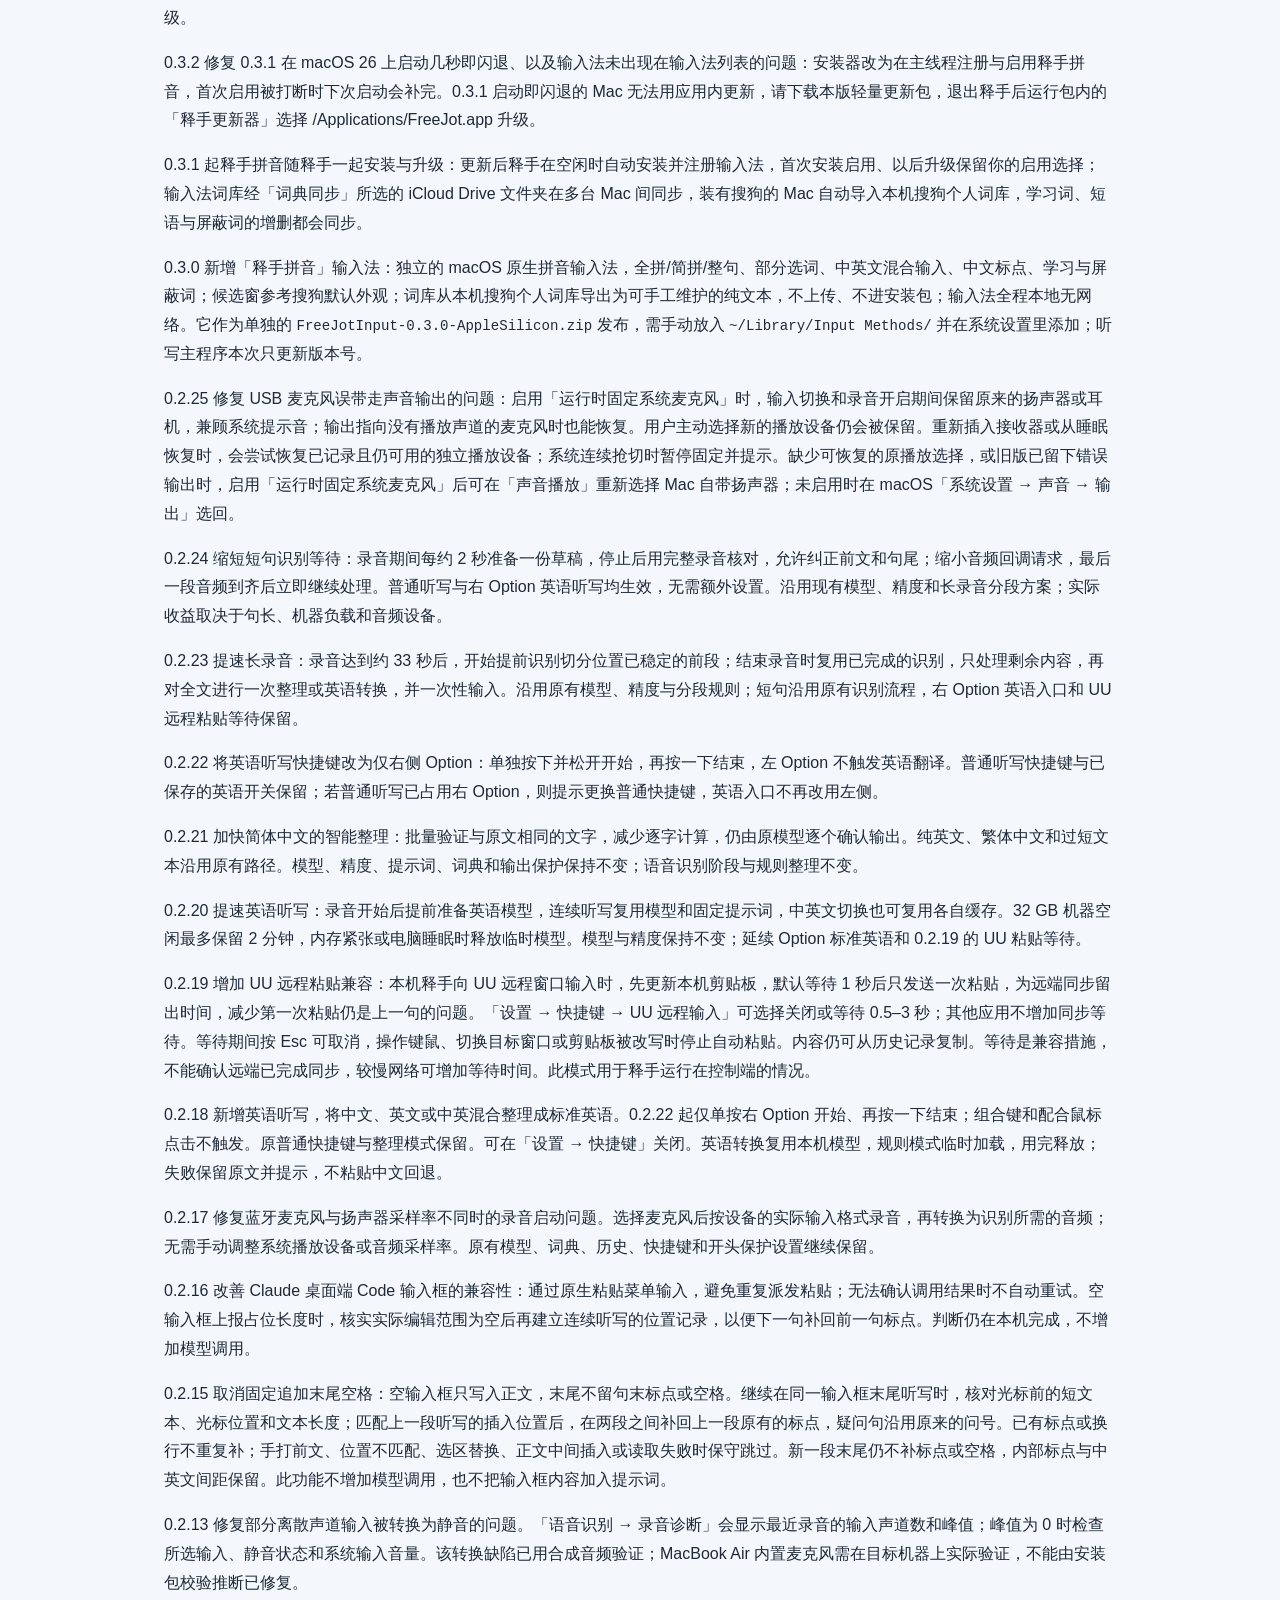
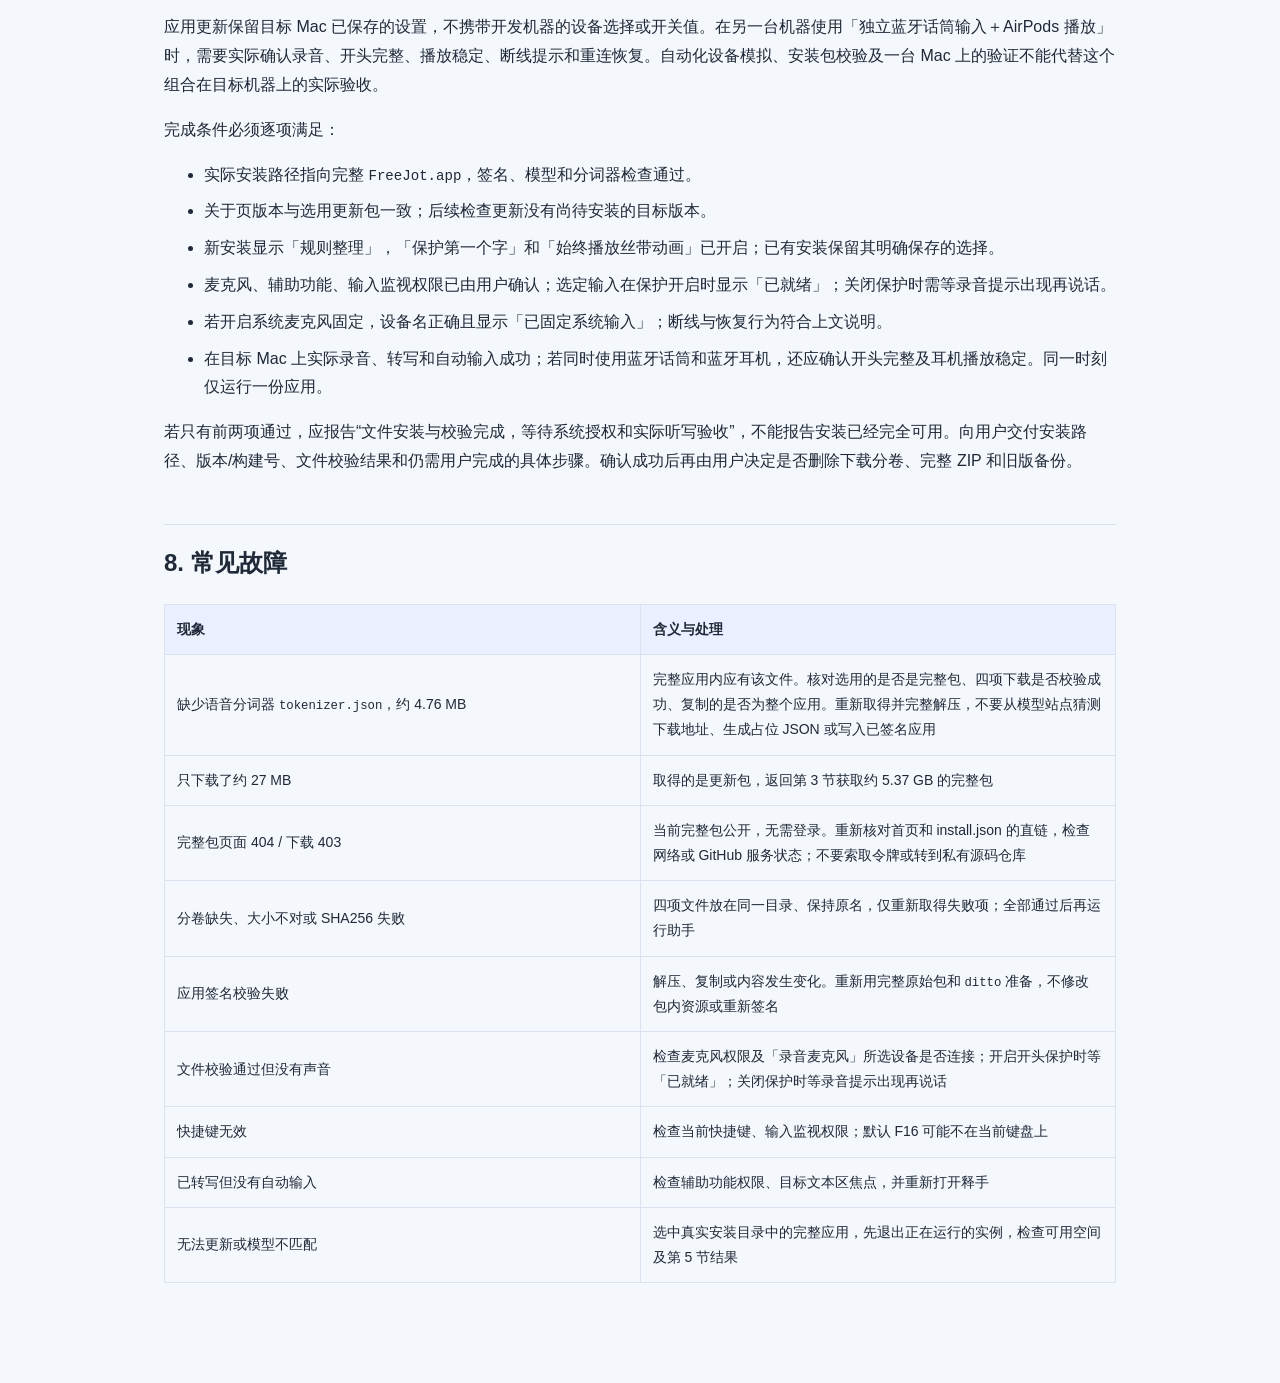
==== commit 13c1647e: "Prepare FreeJot 0.4.27 download guide and release notes" ====
--- a/install.html
+++ b/install.html
@@ -136,7 +136,7 @@
 <code>FreeJot-Update-*.zip</code>
 用于已有完整离线版的升级，不能单独完成首次安装。完整包已带齐 tokenizer
 和两个模型。安装后按第 6 节在应用内更新到当前版本
-<strong>0.4.25</strong>。</p>
+<strong>0.4.27</strong>。</p>
 <ul>
 <li><a href="https://yinsn.github.io/FreeJot-Updates/">Agent
 安装主页</a></li>
@@ -323,27 +323,19 @@
 个模型文件的 SHA256，包括 <strong>4,760,339 字节的语音分词器
 <code>tokenizer.json</code></strong>。这套模型校验适用于完整 0.2.0
 及复用同一组模型的
-0.2.1–0.4.25；未来更换模型时应使用对应发布的配套清单。</p>
+0.2.1–0.4.27；未来更换模型时应使用对应发布的配套清单。</p>
 <p>新装完整包应显示版本 <code>0.2.4</code>、构建号
 <code>20260914-103027</code>。只有校验成功才继续；文件校验不代表麦克风、快捷键和自动输入已验证。</p>
 <h2 id="安装后检查更新旧版用户如何升级">6.
 安装后检查更新；旧版用户如何升级</h2>
-<p><strong>刚装好完整 0.2.4，或原来已装 0.2.2
-及以上版本：</strong>打开「设置 → 关于释手 → 检查更新」，下载并更新到
-<strong>0.4.25 /
-20261127-082132（UTC）</strong>。更新复用本机模型。主窗口、菜单栏和「设置
-→
-输入统计」同时显示今日与累计语音输入字数，个人词典按字母顺序展示；0.4.21–0.4.25
-同时修复导入英文快照劫持全拼混输后缀与历史导入权重干扰、收紧精确整句纠错，将输入法冷启动压至约
-<code>70 ms</code>、整句解码提速
-<code>2.3×–2.4×</code>，升级口语简拼、QWERTY
-邻键纠错与中英混输体验（词库热重载
-<code>&lt; 1 ms</code>），扩充主程序听写规范大小写词表并支持否定词结巴折叠，修正跨机迁移后的同步隔离，并配备成对双弦镂空菜单栏图标（开启语音记录同步的多台
-Mac 需一起升级）。输入法随主应用更新。完成后进入第 7
-节权限与实际验收。若已是同版本或更新版本，无需重复下载安装。</p>
+<p><strong>已安装完整 0.2.4 或使用 0.2.2
+及以上版本的用户</strong>可打开「设置 → 关于释手 → 检查更新」，升级到
+<strong>0.4.27 / 20261127-133306（UTC）</strong>。0.4.26 RC1
+也可直接升级。更新会复用已有模型，并一并更新输入法。完成后按第 7
+节验证权限和实际听写。<a href="RELEASE-0.4.27.md">本次更新说明</a></p>
 <p><strong>原来已装完整 0.2.0 /
 0.2.1：</strong>这些旧版没有应用内更新入口，按下面步骤手动升级一次，可直接到
-0.4.25，无需逐版安装。</p>
+0.4.27，无需逐版安装。</p>
 <ol type="1">
 <li>从公开更新源下载更新包。agent 应先读取
 <code>app-update.json</code>，选取与 <code>tag_name</code>
@@ -351,11 +343,10 @@
 附件，按其中的 <code>size</code> 与 <code>digest</code>
 校验。拒绝未发布、预发布或不匹配的附件；不要仅以
 <code>releases/latest</code> 推测包名。</li>
-<li>当前已核验包为 <a
-href="https://github.com/yinsn/FreeJot-Updates/releases/download/v0.4.25/FreeJot-Update-0.4.25-AppleSilicon.zip">FreeJot-Update-0.4.25-AppleSilicon.zip</a>，大小
-<code>72176429</code> 字节，SHA256 为
-<code>f7902355b709e20fb249e9d2553390f8bde296c7e21cf05e9a71f564d452c447</code>。未来
-feed 版本更高时，使用那次发布的元数据，不沿用这里的摘要。</li>
+<li>当前正式包共 <code>72253599</code> 字节，SHA-256 为
+<code>b22287a62f20a189feab7b5ffcd3782e47ffef0f0e967d17a11d244cd2def26e</code>。若更新源已提供更高版本，请核对该版本的大小与摘要。<a
+href="https://github.com/yinsn/FreeJot-Updates/releases/download/v0.4.27/FreeJot-Update-0.4.27-AppleSilicon.zip">下载
+FreeJot-Update-0.4.27-AppleSilicon.zip</a></li>
 <li>用 <code>ditto -x -k</code>
 解压到新的更新文件夹，退出所有释手实例。不要强制终止正在听写的应用。</li>
 <li>打开解压出的
@@ -418,6 +409,14 @@
 <code>F16</code>。较大数量仍用数字。“一起”“万一”“每一个”“三心二意”等固定表达、星期名称与明确引用的汉字保留。“三五天”“十几个”“一百二”等含糊数量保留原说法。</p>
 <p>0.2.14
 加强确认问句保护：智能整理必须保留“是吧、对吧、好吗、好么”和“吗、吧”等表达；若模型删除、增加或替换受保护表达，则回退到原文并执行基础清理。校验不依赖逗号或问号，也检查重复出现的确认表达。</p>
+<p>主窗口、菜单栏和「设置 →
+输入统计」同时显示今日与累计语音输入字数，个人词典按字母顺序展示；0.4.21–0.4.25
+同时修复导入英文快照劫持全拼混输后缀与历史导入权重干扰、收紧精确整句纠错，将输入法冷启动压至约
+<code>70 ms</code>、整句解码提速
+<code>2.3×–2.4×</code>，升级口语简拼、QWERTY
+邻键纠错与中英混输体验（词库热重载
+<code>&lt; 1 ms</code>），扩充主程序听写规范大小写词表并支持否定词结巴折叠，修正跨机迁移后的同步隔离，并配备成对双弦镂空菜单栏图标（开启语音记录同步的多台
+Mac 需一起升级）。</p>
 <p>0.4.18
 补齐输入法已有英文模式的系统能力声明，修复后台安全输入状态下释手在微信／飞书不可用的问题；F13–F20
 使用系统注册热键，单修饰键受限时显示原因并在解除后恢复。同时修正简拼中语气词学习记录挤占普通候选的问题。详见
